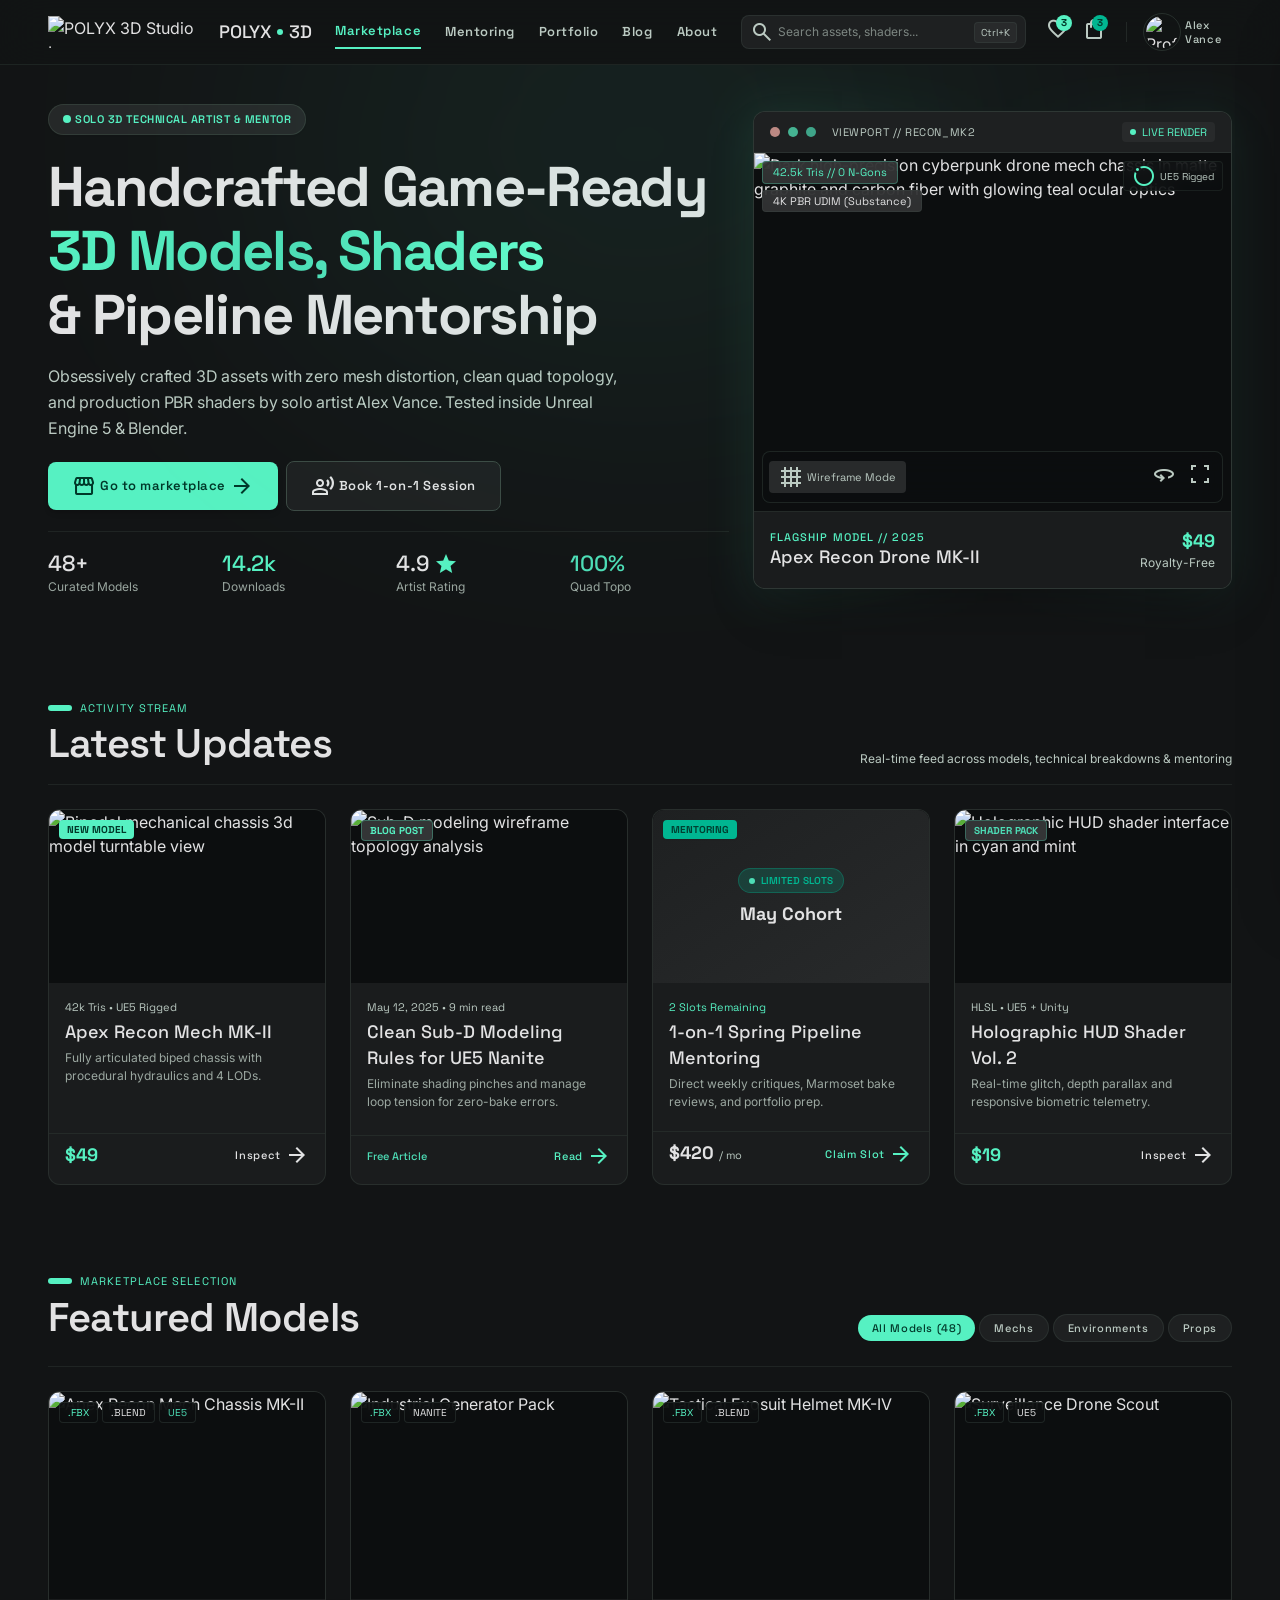
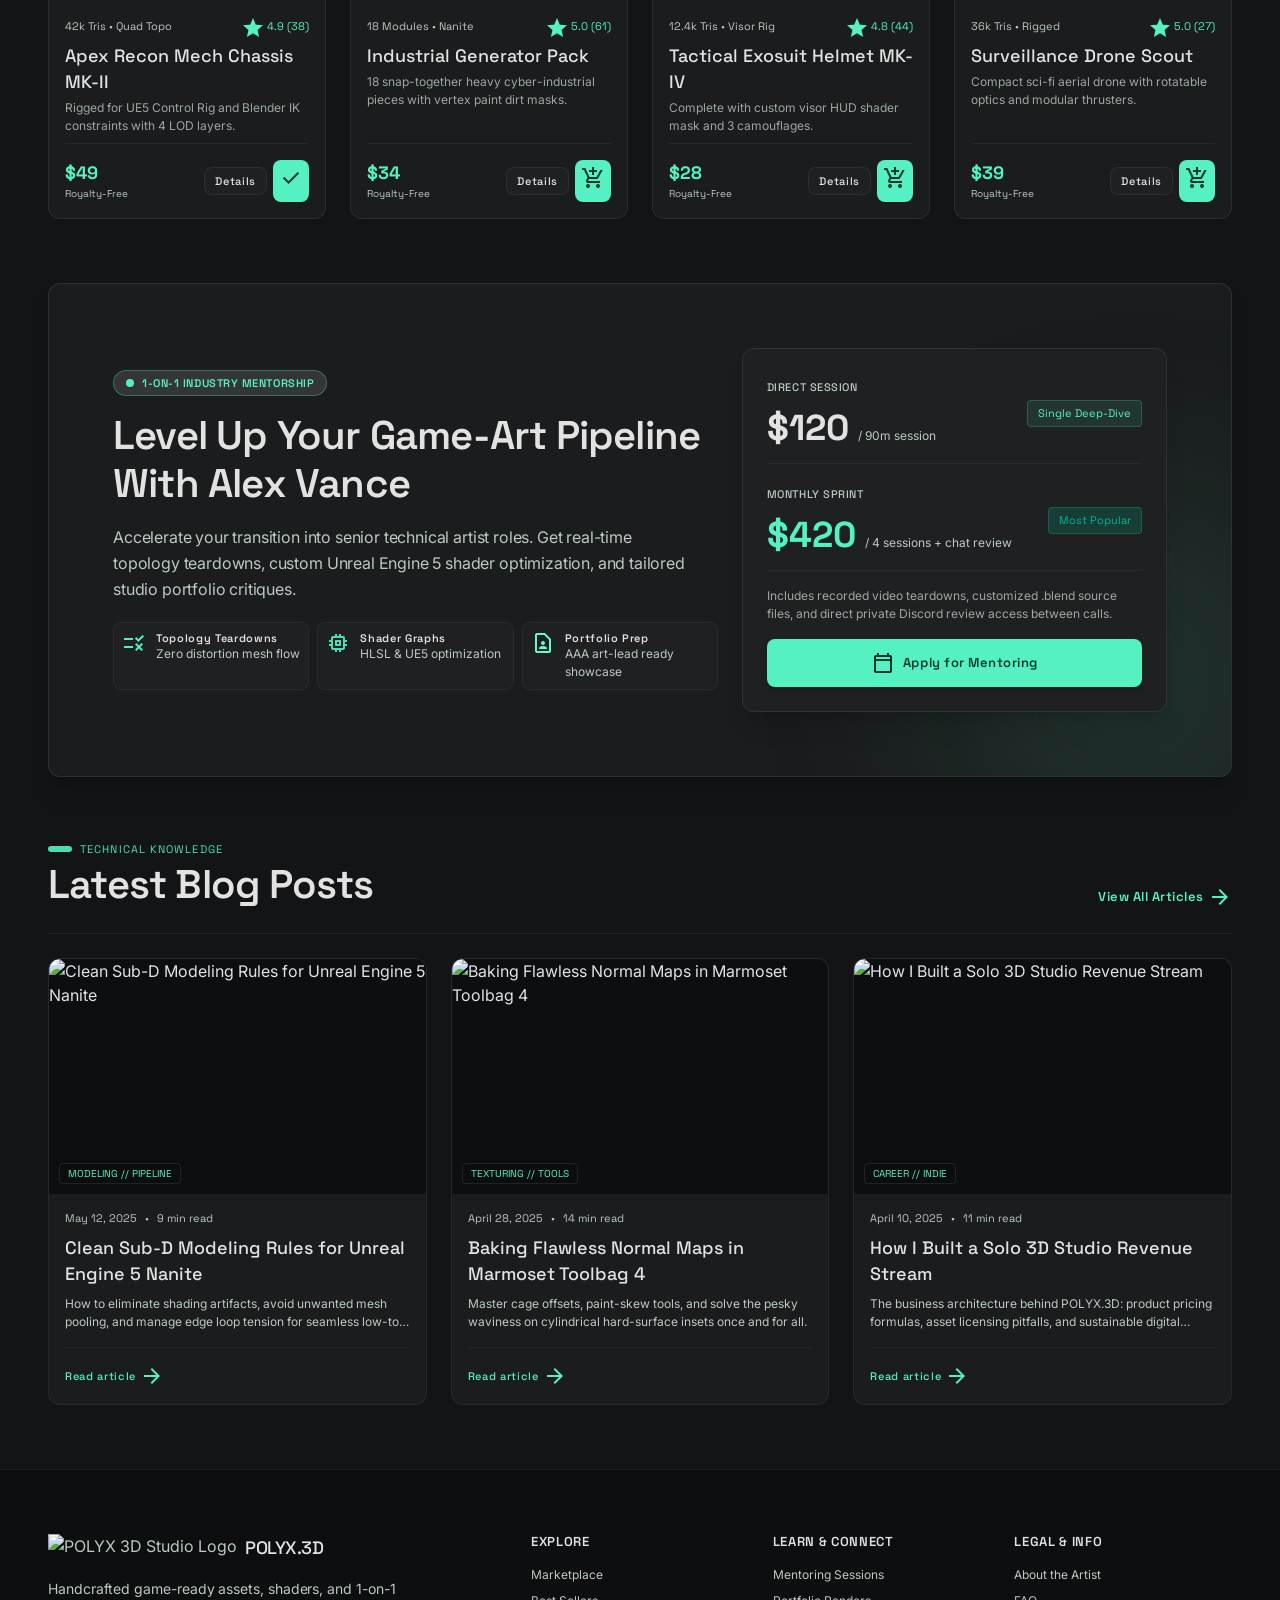
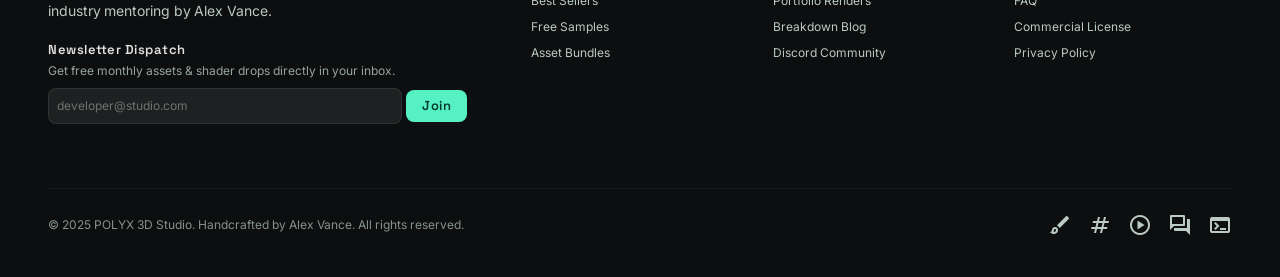
==== index.html @ 8f88788d "1st prototype" ====
<!DOCTYPE html>
<html class="dark" lang="en">
<head>
<meta charset="utf-8">
<meta content="width=device-width, initial-scale=1.0" name="viewport">
<title>POLYX.3D — Game-Ready 3D Models, Shaders & Mentorship</title>
<link rel="preconnect" href="https://fonts.googleapis.com">
<link rel="preconnect" href="https://fonts.gstatic.com" crossorigin>
<link href="https://fonts.googleapis.com/css2?family=Inter:wght@400;500;600&family=Space+Grotesk:wght@500;600;700&display=swap" rel="stylesheet">
<link href="https://fonts.googleapis.com/css2?family=Material+Symbols+Outlined:opsz,wght,FILL,GRAD@20..48,100..700,0..1,-50..200" rel="stylesheet">
<link rel="stylesheet" href="css/site.css">
</head>
<body class="bg-surface font-body-md text-on-surface antialiased selection:bg-primary-container selection:text-on-primary-container min-h-screen flex flex-col justify-between" data-page="index" data-active="marketplace">
<div id="site-header"></div>
<main class="w-full pt-16 bg-surface min-h-[calc(100vh-16rem)]"><div class="flex flex-col w-full">
<div class="relative w-full overflow-hidden bg-surface pb-space-2xl">
<div class="pointer-events-none absolute -top-40 left-1/2 -translate-x-1/2 w-[760px] h-[480px] bg-primary/10 rounded-full blur-[140px] opacity-70"></div>
<section class="max-w-7xl mx-auto px-margin-mobile md:px-margin-tablet lg:px-margin pt-space-xl pb-space-2xl">
<div class="grid grid-cols-1 lg:grid-cols-12 gap-gutter items-center">
<div class="lg:col-span-7 flex flex-col items-start gap-space-md">
<div class="inline-flex items-center gap-space-xs bg-surface-container-high/90 border border-outline-variant/60 rounded-full px-3.5 py-1.5 shadow-sm">
<span class="inline-block w-2 h-2 rounded-full bg-primary animate-pulse"></span>
<span class="font-code-tech text-[11px] text-primary tracking-wider uppercase font-semibold">SOLO 3D TECHNICAL ARTIST &amp; MENTOR</span>
</div>
<h1 class="font-display-lg text-display-lg-mobile md:text-display-lg text-on-surface tracking-tight mt-space-xs">
          Handcrafted Game-Ready <br class="hidden sm:inline"/>
<span class="text-transparent bg-clip-text bg-gradient-to-r from-primary via-secondary to-primary-fixed">3D Models, Shaders</span> <br class="hidden sm:inline"/>
          &amp; Pipeline Mentorship
        </h1>
<p class="font-body-lg text-body-lg text-on-surface-variant max-w-xl">
          Obsessively crafted 3D assets with zero mesh distortion, clean quad topology, and production PBR shaders by solo artist Alex Vance. Tested inside Unreal Engine 5 &amp; Blender.
        </p>
<div class="flex flex-wrap items-center gap-space-sm pt-space-xs w-full sm:w-auto">
<a class="w-full sm:w-auto inline-flex items-center justify-center gap-space-xs bg-primary hover:bg-secondary text-on-primary font-label-md text-label-md px-space-lg py-3 rounded-lg shadow-md transition-all hover:shadow-primary/20" href="marketplace.html">
<span class="material-symbols-outlined text-[18px]">storefront</span>
            Go to marketplace
            <span class="material-symbols-outlined text-[18px]">arrow_forward</span>
</a>
<a class="w-full sm:w-auto inline-flex items-center justify-center gap-space-xs bg-surface-container border border-outline-variant hover:border-primary text-on-surface hover:text-primary font-label-md text-label-md px-space-lg py-3 rounded-lg transition-all" href="mentoring.html#application-section">
<span class="material-symbols-outlined text-[18px]">record_voice_over</span>
            Book 1-on-1 Session
          </a>
</div>
<div class="grid grid-cols-2 sm:grid-cols-4 gap-space-md w-full pt-space-md mt-space-xs border-t border-outline-variant/30">
<div>
<div class="font-headline-md text-headline-md text-on-surface">48+</div>
<div class="font-body-sm text-body-sm text-on-surface-variant/80">Curated Models</div>
</div>
<div>
<div class="font-headline-md text-headline-md text-primary">14.2k</div>
<div class="font-body-sm text-body-sm text-on-surface-variant/80">Downloads</div>
</div>
<div>
<div class="font-headline-md text-headline-md text-on-surface flex items-center gap-1">
              4.9<span class="material-symbols-outlined text-primary text-[18px]" style="font-variation-settings: 'FILL' 1;">star</span>
</div>
<div class="font-body-sm text-body-sm text-on-surface-variant/80">Artist Rating</div>
</div>
<div>
<div class="font-headline-md text-headline-md text-secondary">100%</div>
<div class="font-body-sm text-body-sm text-on-surface-variant/80">Quad Topo</div>
</div>
</div>
</div>
<div class="lg:col-span-5 w-full relative">
<div class="absolute -inset-1 bg-gradient-to-r from-primary/20 via-transparent to-secondary/15 rounded-xl blur-xl opacity-60"></div>
<div class="relative bg-surface-container-low border border-outline-variant/60 rounded-xl overflow-hidden shadow-2xl">
<div class="bg-surface-container px-space-md py-2.5 border-b border-outline-variant/40 flex items-center justify-between">
<div class="flex items-center gap-2">
<span class="w-2.5 h-2.5 rounded-full bg-error/70 inline-block"></span>
<span class="w-2.5 h-2.5 rounded-full bg-primary/70 inline-block"></span>
<span class="w-2.5 h-2.5 rounded-full bg-secondary/70 inline-block"></span>
<span class="font-code-tech text-[11px] text-on-surface-variant ml-2 tracking-wider">VIEWPORT // RECON_MK2</span>
</div>
<div class="flex items-center gap-1.5 bg-surface-container-high px-2 py-0.5 rounded text-primary font-code-tech text-[11px]">
<span class="w-1.5 h-1.5 rounded-full bg-primary animate-pulse"></span>
              LIVE RENDER
            </div>
</div>
<div class="relative aspect-[4/3] w-full bg-surface-container-lowest overflow-hidden group">
<img alt="Dark high-precision cyberpunk drone mech chassis in matte graphite and carbon fiber with glowing teal ocular optics" class="w-full h-full object-cover transition-transform duration-500 group-hover:scale-105" src="https://lh3.googleusercontent.com/aida-public/[base64]"/>
<div class="absolute inset-0 pointer-events-none opacity-0 transition-opacity duration-300 bg-[linear-gradient(to_right,#56f1c218_1px,transparent_1px),linear-gradient(to_bottom,#56f1c218_1px,transparent_1px)] bg-[size:16px_16px] mix-blend-screen" id="hero-wireframe-overlay"></div>
<div class="absolute top-space-sm left-space-sm flex flex-col gap-1.5 items-start">
<span class="bg-surface-container-highest/90 backdrop-blur text-primary font-code-tech text-[11px] px-2.5 py-0.5 rounded border border-primary/30">
                42.5k Tris // 0 N-Gons
              </span>
<span class="bg-surface-container-highest/90 backdrop-blur text-on-surface font-code-tech text-[11px] px-2.5 py-0.5 rounded border border-outline-variant/40">
                4K PBR UDIM (Substance)
              </span>
</div>
<div class="absolute top-space-sm right-space-sm">
<span class="bg-surface-container-lowest/80 backdrop-blur text-on-surface-variant font-code-tech text-[10px] px-2 py-0.5 rounded border border-outline-variant/30 flex items-center gap-1">
<span class="material-symbols-outlined text-[12px] text-primary">motion_photos_on</span> UE5 Rigged
              </span>
</div>
<div class="absolute bottom-space-sm left-space-sm right-space-sm flex items-center justify-between bg-surface-container-lowest/80 backdrop-blur-md p-1.5 rounded-lg border border-outline-variant/40">
<button class="px-2.5 py-1 rounded font-code-tech text-[11px] text-on-surface-variant hover:text-on-surface bg-surface-container-high flex items-center gap-1 transition-all" onclick="const wf = document.getElementById('hero-wireframe-overlay'); if(wf.classList.contains('opacity-0')){wf.classList.remove('opacity-0'); wf.classList.add('opacity-90'); this.classList.add('bg-primary', 'text-on-primary');}else{wf.classList.add('opacity-0'); wf.classList.remove('opacity-90'); this.classList.remove('bg-primary', 'text-on-primary');}" type="button">
<span class="material-symbols-outlined text-[14px]">grid_4x4</span>
                Wireframe Mode
              </button>
<div class="flex items-center gap-1">
<button aria-label="360 view" class="p-1 text-on-surface-variant hover:text-primary transition-colors" type="button"><span class="material-symbols-outlined text-[18px]">360</span></button>
<button aria-label="Full inspect" class="p-1 text-on-surface-variant hover:text-primary transition-colors" type="button"><span class="material-symbols-outlined text-[18px]">fullscreen</span></button>
</div>
</div>
</div>
<div class="p-space-md flex items-center justify-between bg-surface-container-low border-t border-outline-variant/30">
<div>
<div class="font-label-sm text-label-sm text-primary uppercase tracking-widest">Flagship Model // 2025</div>
<h3 class="font-headline-sm text-headline-sm text-on-surface">Apex Recon Drone MK-II</h3>
</div>
<div class="text-right">
<span class="font-headline-sm text-headline-sm text-primary font-bold">$49</span>
<span class="font-body-sm text-body-sm text-on-surface-variant block">Royalty-Free</span>
</div>
</div>
</div>
</div>
</div>
</section>
<section class="max-w-7xl mx-auto px-margin-mobile md:px-margin-tablet lg:px-margin pt-space-xl pb-space-lg" id="latest-updates">
<div class="flex flex-col md:flex-row md:items-end justify-between gap-space-sm pb-space-md border-b border-outline-variant/30">
<div>
<div class="flex items-center gap-2 mb-1">
<span class="h-1.5 w-6 bg-primary rounded-full"></span>
<span class="font-code-tech text-[11px] text-primary uppercase tracking-widest">Activity Stream</span>
</div>
<h2 class="font-headline-xl text-headline-xl text-on-surface">Latest Updates</h2>
</div>
<div class="font-body-sm text-body-sm text-on-surface-variant">
        Real-time feed across models, technical breakdowns &amp; mentoring
      </div>
</div>
<div class="grid grid-cols-1 md:grid-cols-2 lg:grid-cols-4 gap-gutter pt-space-lg">
<div class="bg-surface-container-low border border-outline-variant/40 hover:border-primary rounded-xl overflow-hidden flex flex-col justify-between transition-all duration-300 hover:-translate-y-1 group">
<div>
<div class="relative aspect-[16/10] w-full bg-surface-container-lowest overflow-hidden">
<img alt="Bipedal mechanical chassis 3d model turntable view" class="w-full h-full object-cover transition-transform duration-300 group-hover:scale-105" src="https://lh3.googleusercontent.com/aida-public/[base64]"/>
<span class="absolute top-2.5 left-2.5 bg-primary text-on-primary font-code-tech text-[10px] font-bold px-2 py-0.5 rounded shadow-sm">
              NEW MODEL
            </span>
</div>
<div class="p-space-md">
<div class="font-code-tech text-[11px] text-on-surface-variant mb-1">42k Tris • UE5 Rigged</div>
<h3 class="font-headline-sm text-headline-sm text-on-surface group-hover:text-primary transition-colors">Apex Recon Mech MK-II</h3>
<p class="font-body-sm text-body-sm text-on-surface-variant/80 mt-1 line-clamp-2">Fully articulated biped chassis with procedural hydraulics and 4 LODs.</p>
</div>
</div>
<div class="p-space-md pt-0 flex items-center justify-between border-t border-outline-variant/30 mt-space-xs">
<span class="font-headline-sm text-headline-sm text-primary font-bold pt-2">$49</span>
<a class="font-label-sm text-label-sm text-on-surface group-hover:text-primary flex items-center gap-1 pt-2 transition-colors" href="product.html?id=apex-recon-mech-mk2">
            Inspect <span class="material-symbols-outlined text-[14px]">arrow_forward</span>
</a>
</div>
</div>
<div class="bg-surface-container-low border border-outline-variant/40 hover:border-primary rounded-xl overflow-hidden flex flex-col justify-between transition-all duration-300 hover:-translate-y-1 group">
<div>
<div class="relative aspect-[16/10] w-full bg-surface-container-lowest overflow-hidden">
<img alt="Sub-D modeling wireframe topology analysis" class="w-full h-full object-cover transition-transform duration-300 group-hover:scale-105" src="https://lh3.googleusercontent.com/aida-public/[base64]"/>
<span class="absolute top-2.5 left-2.5 bg-surface-container-highest text-primary border border-primary/30 font-code-tech text-[10px] font-bold px-2 py-0.5 rounded shadow-sm">
              BLOG POST
            </span>
</div>
<div class="p-space-md">
<div class="font-code-tech text-[11px] text-on-surface-variant mb-1">May 12, 2025 • 9 min read</div>
<h3 class="font-headline-sm text-headline-sm text-on-surface group-hover:text-primary transition-colors">Clean Sub-D Modeling Rules for UE5 Nanite</h3>
<p class="font-body-sm text-body-sm text-on-surface-variant/80 mt-1 line-clamp-2">Eliminate shading pinches and manage loop tension for zero-bake errors.</p>
</div>
</div>
<div class="p-space-md pt-0 flex items-center justify-between border-t border-outline-variant/30 mt-space-xs">
<span class="font-code-tech text-[11px] text-secondary font-medium pt-2">Free Article</span>
<a class="font-label-sm text-label-sm text-primary flex items-center gap-1 pt-2 transition-colors" href="blog.html">
            Read <span class="material-symbols-outlined text-[14px]">arrow_forward</span>
</a>
</div>
</div>
<div class="bg-surface-container-low border border-outline-variant/40 hover:border-primary rounded-xl overflow-hidden flex flex-col justify-between transition-all duration-300 hover:-translate-y-1 group relative">
<div>
<div class="relative aspect-[16/10] w-full bg-surface-container-lowest overflow-hidden flex items-center justify-center bg-gradient-to-br from-surface-container to-surface-container-high p-4">
<div class="text-center space-y-1">
<div class="inline-flex items-center gap-1.5 bg-secondary-container/20 text-secondary-container px-2.5 py-1 rounded-full border border-secondary-container/30">
<span class="w-1.5 h-1.5 rounded-full bg-secondary animate-ping"></span>
<span class="font-code-tech text-[10px] font-semibold uppercase">Limited Slots</span>
</div>
<div class="font-headline-sm text-headline-sm text-on-surface font-bold pt-1">May Cohort</div>
</div>
<span class="absolute top-2.5 left-2.5 bg-secondary-container text-on-secondary-container font-code-tech text-[10px] font-bold px-2 py-0.5 rounded shadow-sm">
              MENTORING
            </span>
</div>
<div class="p-space-md">
<div class="font-code-tech text-[11px] text-primary mb-1">2 Slots Remaining</div>
<h3 class="font-headline-sm text-headline-sm text-on-surface group-hover:text-primary transition-colors">1-on-1 Spring Pipeline Mentoring</h3>
<p class="font-body-sm text-body-sm text-on-surface-variant/80 mt-1 line-clamp-2">Direct weekly critiques, Marmoset bake reviews, and portfolio prep.</p>
</div>
</div>
<div class="p-space-md pt-0 flex items-center justify-between border-t border-outline-variant/30 mt-space-xs">
<span class="font-headline-sm text-headline-sm text-on-surface font-bold pt-2">$420 <span class="text-[11px] font-normal text-on-surface-variant">/ mo</span></span>
<a class="font-label-sm text-label-sm text-primary flex items-center gap-1 pt-2 transition-colors" href="mentoring.html#application-section">
            Claim Slot <span class="material-symbols-outlined text-[14px]">arrow_forward</span>
</a>
</div>
</div>
<div class="bg-surface-container-low border border-outline-variant/40 hover:border-primary rounded-xl overflow-hidden flex flex-col justify-between transition-all duration-300 hover:-translate-y-1 group">
<div>
<div class="relative aspect-[16/10] w-full bg-surface-container-lowest overflow-hidden">
<img alt="Holographic HUD shader interface in cyan and mint" class="w-full h-full object-cover transition-transform duration-300 group-hover:scale-105" src="https://lh3.googleusercontent.com/aida-public/[base64]"/>
<span class="absolute top-2.5 left-2.5 bg-surface-container-highest text-secondary border border-secondary/30 font-code-tech text-[10px] font-bold px-2 py-0.5 rounded shadow-sm">
              SHADER PACK
            </span>
</div>
<div class="p-space-md">
<div class="font-code-tech text-[11px] text-on-surface-variant mb-1">HLSL • UE5 + Unity</div>
<h3 class="font-headline-sm text-headline-sm text-on-surface group-hover:text-primary transition-colors">Holographic HUD Shader Vol. 2</h3>
<p class="font-body-sm text-body-sm text-on-surface-variant/80 mt-1 line-clamp-2">Real-time glitch, depth parallax and responsive biometric telemetry.</p>
</div>
</div>
<div class="p-space-md pt-0 flex items-center justify-between border-t border-outline-variant/30 mt-space-xs">
<span class="font-headline-sm text-headline-sm text-primary font-bold pt-2">$19</span>
<a class="font-label-sm text-label-sm text-on-surface group-hover:text-primary flex items-center gap-1 pt-2 transition-colors" href="product.html?id=holo-hud-shader-vol2">
            Inspect <span class="material-symbols-outlined text-[14px]">arrow_forward</span>
</a>
</div>
</div>
</div>
</section>
<section class="max-w-7xl mx-auto px-margin-mobile md:px-margin-tablet lg:px-margin pt-space-2xl" id="featured-models">
<div class="flex flex-col md:flex-row md:items-end justify-between gap-space-md pb-space-lg border-b border-outline-variant/30">
<div>
<div class="flex items-center gap-2 mb-1">
<span class="h-1.5 w-6 bg-primary rounded-full"></span>
<span class="font-code-tech text-[11px] text-primary uppercase tracking-widest">Marketplace Selection</span>
</div>
<h2 class="font-headline-xl text-headline-xl text-on-surface">Featured Models</h2>
</div>
<div class="flex flex-wrap items-center gap-space-xs">
<button class="bg-primary text-on-primary font-label-sm text-label-sm px-3.5 py-1.5 rounded-full font-medium transition-all shadow-sm" data-filter="all">All Models (48)</button>
<button class="bg-surface-container hover:bg-surface-container-high border border-outline-variant/40 text-on-surface-variant hover:text-on-surface font-label-sm text-label-sm px-3.5 py-1.5 rounded-full transition-all" data-filter="mechs">Mechs</button>
<button class="bg-surface-container hover:bg-surface-container-high border border-outline-variant/40 text-on-surface-variant hover:text-on-surface font-label-sm text-label-sm px-3.5 py-1.5 rounded-full transition-all" data-filter="environments">Environments</button>
<button class="bg-surface-container hover:bg-surface-container-high border border-outline-variant/40 text-on-surface-variant hover:text-on-surface font-label-sm text-label-sm px-3.5 py-1.5 rounded-full transition-all" data-filter="props">Props</button>
</div>
</div>
<div class="grid grid-cols-1 md:grid-cols-2 lg:grid-cols-4 gap-gutter pt-space-lg" id="featured-grid"></div><template id="tpl-featured"><div class="group relative bg-surface-container-low border border-outline-variant/40 hover:border-primary rounded-xl overflow-hidden flex flex-col transition-all duration-300 hover:-translate-y-1 hover:shadow-[0_8px_24px_-4px_rgba(86,241,194,0.15)]">
<div class="relative aspect-[4/3] w-full bg-surface-container-lowest overflow-hidden">
<img alt="Apex Recon Mech Chassis" class="w-full h-full object-cover transition-transform duration-300 group-hover:scale-105" data-b-alt="title" data-b-src="img" src="https://lh3.googleusercontent.com/aida-public/[base64]"/>
<div class="absolute top-2.5 left-2.5 flex items-center gap-1" data-chips="1">
<span class="bg-surface-container-lowest/90 backdrop-blur px-2 py-0.5 rounded text-[10px] font-code-tech text-primary border border-outline-variant/40">.FBX</span>
<span class="bg-surface-container-lowest/90 backdrop-blur px-2 py-0.5 rounded text-[10px] font-code-tech text-on-surface border border-outline-variant/40">.BLEND</span>
<span class="bg-surface-container-lowest/90 backdrop-blur px-2 py-0.5 rounded text-[10px] font-code-tech text-secondary border border-outline-variant/40">UE5</span>
</div>
</div>
<div class="p-space-md flex-1 flex flex-col justify-between">
<div>
<div class="flex items-center justify-between text-on-surface-variant font-code-tech text-[11px] mb-1">
<span class="" data-b="meta">42k Tris • Quad Topo</span>
<span class="text-primary flex items-center gap-0.5" data-b="ratingText">
<span class="material-symbols-outlined text-[13px]" style="font-variation-settings: 'FILL' 1;">star</span> 4.9 (38)
              </span>
</div>
<h3 class="font-headline-sm text-headline-sm text-on-surface group-hover:text-primary transition-colors" data-b="title">Apex Recon Mech Chassis</h3>
<p class="font-body-sm text-body-sm text-on-surface-variant/80 mt-1 line-clamp-2" data-b="blurb">Rigged for UE5 Control Rig and Blender IK constraints with 4 LOD layers.</p>
</div>
<div class="flex items-center justify-between pt-space-md mt-space-sm border-t border-outline-variant/30">
<div>
<span class="font-headline-sm text-headline-sm text-primary font-bold" data-b="price">$49</span>
<span class="font-code-tech text-[10px] text-on-surface-variant block">Royalty-Free</span>
</div>
<div class="flex items-center gap-1.5">
<button class="px-2.5 py-1.5 rounded-lg bg-surface-container hover:bg-surface-container-high text-on-surface text-label-sm font-label-sm border border-outline-variant/40 transition-colors" data-action="details" type="button">
                Details
              </button>
<button aria-label="Add to cart" class="p-1.5 rounded-lg bg-primary hover:bg-secondary text-on-primary transition-colors shadow-sm" data-action="add" type="button">
<span class="material-symbols-outlined text-[18px]">add_shopping_cart</span>
</button>
</div>
</div>
</div>
</div></template>
</section>
<section class="max-w-7xl mx-auto px-margin-mobile md:px-margin-tablet lg:px-margin pt-space-2xl" id="mentoring-promo">
<div class="relative bg-surface-container-low border border-outline-variant/50 rounded-xl overflow-hidden p-space-lg md:p-space-2xl shadow-xl">
<div class="pointer-events-none absolute -bottom-24 -right-24 w-96 h-96 bg-primary/10 rounded-full blur-[100px]"></div>
<div class="grid grid-cols-1 lg:grid-cols-12 gap-gutter items-center relative z-10">
<div class="lg:col-span-7 space-y-space-md">
<div class="inline-flex items-center gap-2 bg-surface-container-highest px-3 py-1 rounded-full border border-primary/30">
<span class="w-2 h-2 rounded-full bg-primary animate-ping"></span>
<span class="font-code-tech text-[11px] text-primary font-semibold tracking-wider uppercase">1-ON-1 INDUSTRY MENTORSHIP</span>
</div>
<h2 class="font-headline-xl text-headline-xl-mobile md:text-headline-xl text-on-surface">
            Level Up Your Game-Art Pipeline With Alex Vance
          </h2>
<p class="font-body-lg text-body-lg text-on-surface-variant max-w-xl">
            Accelerate your transition into senior technical artist roles. Get real-time topology teardowns, custom Unreal Engine 5 shader optimization, and tailored studio portfolio critiques.
          </p>
<div class="grid grid-cols-1 sm:grid-cols-3 gap-space-sm pt-space-xs">
<div class="bg-surface-container p-space-sm rounded-lg border border-outline-variant/30 flex items-start gap-2.5">
<span class="material-symbols-outlined text-primary text-[20px] shrink-0">rule</span>
<div>
<div class="font-label-sm text-label-sm text-on-surface font-semibold">Topology Teardowns</div>
<div class="font-body-sm text-body-sm text-on-surface-variant">Zero distortion mesh flow</div>
</div>
</div>
<div class="bg-surface-container p-space-sm rounded-lg border border-outline-variant/30 flex items-start gap-2.5">
<span class="material-symbols-outlined text-secondary text-[20px] shrink-0">memory</span>
<div>
<div class="font-label-sm text-label-sm text-on-surface font-semibold">Shader Graphs</div>
<div class="font-body-sm text-body-sm text-on-surface-variant">HLSL &amp; UE5 optimization</div>
</div>
</div>
<div class="bg-surface-container p-space-sm rounded-lg border border-outline-variant/30 flex items-start gap-2.5">
<span class="material-symbols-outlined text-primary-fixed text-[20px] shrink-0">contact_page</span>
<div>
<div class="font-label-sm text-label-sm text-on-surface font-semibold">Portfolio Prep</div>
<div class="font-body-sm text-body-sm text-on-surface-variant">AAA art-lead ready showcase</div>
</div>
</div>
</div>
</div>
<div class="lg:col-span-5 w-full flex flex-col gap-space-md bg-surface-container border border-outline-variant/50 p-space-lg rounded-xl shadow-xl">
<div class="flex items-center justify-between pb-space-sm border-b border-outline-variant/30">
<div>
<span class="font-label-sm text-label-sm text-on-surface-variant uppercase tracking-wider">Direct Session</span>
<div class="font-display-lg text-[36px] text-on-surface font-bold mt-1">$120 <span class="font-body-sm text-body-sm text-on-surface-variant font-normal">/ 90m session</span></div>
</div>
<span class="bg-primary/10 text-primary font-code-tech text-[11px] px-2.5 py-1 rounded border border-primary/20">Single Deep-Dive</span>
</div>
<div class="flex items-center justify-between pb-space-sm border-b border-outline-variant/30">
<div>
<span class="font-label-sm text-label-sm text-on-surface-variant uppercase tracking-wider">Monthly Sprint</span>
<div class="font-display-lg text-[36px] text-primary font-bold mt-1">$420 <span class="font-body-sm text-body-sm text-on-surface-variant font-normal">/ 4 sessions + chat review</span></div>
</div>
<span class="bg-secondary-container/20 text-secondary-container font-code-tech text-[11px] px-2.5 py-1 rounded border border-secondary-container/30">Most Popular</span>
</div>
<p class="font-body-sm text-body-sm text-on-surface-variant/80">
            Includes recorded video teardowns, customized .blend source files, and direct private Discord review access between calls.
          </p>
<a class="w-full bg-primary hover:bg-secondary text-on-primary font-label-md text-label-md py-3 rounded-lg font-semibold flex items-center justify-center gap-2 transition-colors shadow-md hover:shadow-primary/20" href="mentoring.html#application-section">
<span class="material-symbols-outlined text-[18px]">calendar_today</span>
            Apply for Mentoring
          </a>
</div>
</div>
</div>
</section>
<section class="max-w-7xl mx-auto px-margin-mobile md:px-margin-tablet lg:px-margin pt-space-2xl" id="latest-blog-posts">
<div class="flex flex-col md:flex-row md:items-end justify-between gap-space-sm pb-space-lg border-b border-outline-variant/30">
<div>
<div class="flex items-center gap-2 mb-1">
<span class="h-1.5 w-6 bg-secondary rounded-full"></span>
<span class="font-code-tech text-[11px] text-secondary uppercase tracking-widest">Technical Knowledge</span>
</div>
<h2 class="font-headline-xl text-headline-xl text-on-surface">Latest Blog Posts</h2>
</div>
<a class="font-label-md text-label-md text-primary hover:text-secondary flex items-center gap-1 transition-colors" href="blog.html">
        View All Articles <span class="material-symbols-outlined text-[16px]">arrow_forward</span>
</a>
</div>
<div class="grid grid-cols-1 md:grid-cols-3 gap-gutter pt-space-lg" id="blog-grid"></div><template id="tpl-blog"><a class="bg-surface-container-low border border-outline-variant/30 hover:border-outline-variant/80 rounded-xl overflow-hidden flex flex-col group transition-all" href="blog.html">
<div class="aspect-[16/10] w-full bg-surface-container-lowest overflow-hidden relative">
<img alt="Technical 3D mesh wireframe topology close-up showing subdivision surface poles and bevels" class="w-full h-full object-cover transition-transform duration-300 group-hover:scale-105" data-b-alt="title" data-b-src="img" src="https://lh3.googleusercontent.com/aida-public/[base64]"/>
<span class="absolute bottom-2.5 left-2.5 bg-surface-container-lowest/90 text-primary font-code-tech text-[10px] px-2 py-0.5 rounded border border-outline-variant/40" data-b="tag">
            MODELING // PIPELINE
          </span>
</div>
<div class="p-space-md flex-1 flex flex-col justify-between">
<div>
<div class="flex items-center gap-2 text-on-surface-variant font-code-tech text-[11px] mb-2">
<span class="" data-b="date">May 12, 2025</span>
<span class="">•</span>
<span class="" data-b="read">9 min read</span>
</div>
<h3 class="font-headline-sm text-headline-sm text-on-surface group-hover:text-primary transition-colors" data-b="title">
              Clean Sub-D Modeling Rules for Unreal Engine 5 Nanite
            </h3>
<p class="font-body-sm text-body-sm text-on-surface-variant mt-2 line-clamp-2" data-b="excerpt">
              How to eliminate shading artifacts, avoid unwanted mesh pooling, and manage edge loop tension for seamless low-to-high bake accuracy.
            </p>
</div>
<div class="pt-space-md mt-space-md border-t border-outline-variant/20 flex items-center text-primary font-label-sm text-label-sm gap-1 group-hover:translate-x-1 transition-transform">
            Read article <span class="material-symbols-outlined text-[14px]">arrow_forward</span>
</div>
</div>
</a></template>
</section>
</div></div></main>
<div id="site-footer"></div>
<script src="js/data.js"></script>
<script src="js/store.js"></script>
<script src="js/shell.js"></script>
<script src="js/layout.js"></script>
<script src="js/page-home.js"></script>
</body>
</html>
---- css/site.css ----
*,:after,:before{--tw-border-spacing-x:0;--tw-border-spacing-y:0;--tw-translate-x:0;--tw-translate-y:0;--tw-rotate:0;--tw-skew-x:0;--tw-skew-y:0;--tw-scale-x:1;--tw-scale-y:1;--tw-pan-x: ;--tw-pan-y: ;--tw-pinch-zoom: ;--tw-scroll-snap-strictness:proximity;--tw-gradient-from-position: ;--tw-gradient-via-position: ;--tw-gradient-to-position: ;--tw-ordinal: ;--tw-slashed-zero: ;--tw-numeric-figure: ;--tw-numeric-spacing: ;--tw-numeric-fraction: ;--tw-ring-inset: ;--tw-ring-offset-width:0px;--tw-ring-offset-color:#fff;--tw-ring-color:rgba(59,130,246,.5);--tw-ring-offset-shadow:0 0 #0000;--tw-ring-shadow:0 0 #0000;--tw-shadow:0 0 #0000;--tw-shadow-colored:0 0 #0000;--tw-blur: ;--tw-brightness: ;--tw-contrast: ;--tw-grayscale: ;--tw-hue-rotate: ;--tw-invert: ;--tw-saturate: ;--tw-sepia: ;--tw-drop-shadow: ;--tw-backdrop-blur: ;--tw-backdrop-brightness: ;--tw-backdrop-contrast: ;--tw-backdrop-grayscale: ;--tw-backdrop-hue-rotate: ;--tw-backdrop-invert: ;--tw-backdrop-opacity: ;--tw-backdrop-saturate: ;--tw-backdrop-sepia: ;--tw-contain-size: ;--tw-contain-layout: ;--tw-contain-paint: ;--tw-contain-style: }::backdrop{--tw-border-spacing-x:0;--tw-border-spacing-y:0;--tw-translate-x:0;--tw-translate-y:0;--tw-rotate:0;--tw-skew-x:0;--tw-skew-y:0;--tw-scale-x:1;--tw-scale-y:1;--tw-pan-x: ;--tw-pan-y: ;--tw-pinch-zoom: ;--tw-scroll-snap-strictness:proximity;--tw-gradient-from-position: ;--tw-gradient-via-position: ;--tw-gradient-to-position: ;--tw-ordinal: ;--tw-slashed-zero: ;--tw-numeric-figure: ;--tw-numeric-spacing: ;--tw-numeric-fraction: ;--tw-ring-inset: ;--tw-ring-offset-width:0px;--tw-ring-offset-color:#fff;--tw-ring-color:rgba(59,130,246,.5);--tw-ring-offset-shadow:0 0 #0000;--tw-ring-shadow:0 0 #0000;--tw-shadow:0 0 #0000;--tw-shadow-colored:0 0 #0000;--tw-blur: ;--tw-brightness: ;--tw-contrast: ;--tw-grayscale: ;--tw-hue-rotate: ;--tw-invert: ;--tw-saturate: ;--tw-sepia: ;--tw-drop-shadow: ;--tw-backdrop-blur: ;--tw-backdrop-brightness: ;--tw-backdrop-contrast: ;--tw-backdrop-grayscale: ;--tw-backdrop-hue-rotate: ;--tw-backdrop-invert: ;--tw-backdrop-opacity: ;--tw-backdrop-saturate: ;--tw-backdrop-sepia: ;--tw-contain-size: ;--tw-contain-layout: ;--tw-contain-paint: ;--tw-contain-style: }/*! tailwindcss v3.4.19 | MIT License | https://tailwindcss.com*/*,:after,:before{box-sizing:border-box;border:0 solid #e5e7eb}:after,:before{--tw-content:""}:host,html{line-height:1.5;-webkit-text-size-adjust:100%;-moz-tab-size:4;-o-tab-size:4;tab-size:4;font-family:ui-sans-serif,system-ui,sans-serif,Apple Color Emoji,Segoe UI Emoji,Segoe UI Symbol,Noto Color Emoji;font-feature-settings:normal;font-variation-settings:normal;-webkit-tap-highlight-color:transparent}body{margin:0;line-height:inherit}hr{height:0;color:inherit;border-top-width:1px}abbr:where([title]){-webkit-text-decoration:underline dotted;text-decoration:underline dotted}h1,h2,h3,h4,h5,h6{font-size:inherit;font-weight:inherit}a{color:inherit;text-decoration:inherit}b,strong{font-weight:bolder}code,kbd,pre,samp{font-family:ui-monospace,SFMono-Regular,Menlo,Monaco,Consolas,Liberation Mono,Courier New,monospace;font-feature-settings:normal;font-variation-settings:normal;font-size:1em}small{font-size:80%}sub,sup{font-size:75%;line-height:0;position:relative;vertical-align:baseline}sub{bottom:-.25em}sup{top:-.5em}table{text-indent:0;border-color:inherit;border-collapse:collapse}button,input,optgroup,select,textarea{font-family:inherit;font-feature-settings:inherit;font-variation-settings:inherit;font-size:100%;font-weight:inherit;line-height:inherit;letter-spacing:inherit;color:inherit;margin:0;padding:0}button,select{text-transform:none}button,input:where([type=button]),input:where([type=reset]),input:where([type=submit]){-webkit-appearance:button;background-color:transparent;background-image:none}:-moz-focusring{outline:auto}:-moz-ui-invalid{box-shadow:none}progress{vertical-align:baseline}::-webkit-inner-spin-button,::-webkit-outer-spin-button{height:auto}[type=search]{-webkit-appearance:textfield;outline-offset:-2px}::-webkit-search-decoration{-webkit-appearance:none}::-webkit-file-upload-button{-webkit-appearance:button;font:inherit}summary{display:list-item}blockquote,dd,dl,figure,h1,h2,h3,h4,h5,h6,hr,p,pre{margin:0}fieldset{margin:0}fieldset,legend{padding:0}menu,ol,ul{list-style:none;margin:0;padding:0}dialog{padding:0}textarea{resize:vertical}input::-moz-placeholder,textarea::-moz-placeholder{opacity:1;color:#9ca3af}input::placeholder,textarea::placeholder{opacity:1;color:#9ca3af}[role=button],button{cursor:pointer}:disabled{cursor:default}audio,canvas,embed,iframe,img,object,svg,video{display:block;vertical-align:middle}img,video{max-width:100%;height:auto}[hidden]:where(:not([hidden=until-found])){display:none}body,html{margin:0;padding:0}body{overscroll-behavior:none}html{scroll-behavior:smooth}.sr-only{position:absolute;width:1px;height:1px;padding:0;margin:-1px;overflow:hidden;clip:rect(0,0,0,0);white-space:nowrap;border-width:0}.pointer-events-none{pointer-events:none}.fixed{position:fixed}.absolute{position:absolute}.relative{position:relative}.sticky{position:sticky}.-inset-1{inset:-.25rem}.inset-0{inset:0}.inset-x-0{left:0;right:0}.-bottom-16{bottom:-4rem}.-bottom-24{bottom:-6rem}.-left-1\.5{left:-.375rem}.-left-32{left:-8rem}.-right-16{right:-4rem}.-right-24{right:-6rem}.-right-32{right:-8rem}.-top-0\.5{top:-.125rem}.-top-24{top:-6rem}.-top-3{top:-.75rem}.-top-32{top:-8rem}.-top-40{top:-10rem}.bottom-0{bottom:0}.bottom-2{bottom:.5rem}.bottom-2\.5{bottom:.625rem}.bottom-6{bottom:1.5rem}.bottom-space-md{bottom:1rem}.bottom-space-sm{bottom:.5rem}.left-0{left:0}.left-1{left:.25rem}.left-1\/2{left:50%}.left-1\/4{left:25%}.left-2{left:.5rem}.left-2\.5{left:.625rem}.left-3{left:.75rem}.left-8{left:2rem}.left-space-md{left:1rem}.left-space-sm{left:.5rem}.right-0{right:0}.right-0\.5{right:.125rem}.right-1{right:.25rem}.right-1\/4{right:25%}.right-10{right:2.5rem}.right-2{right:.5rem}.right-2\.5{right:.625rem}.right-3{right:.75rem}.right-8{right:2rem}.right-space-md{right:1rem}.right-space-sm{right:.5rem}.top-0{top:0}.top-0\.5{top:.125rem}.top-1\/2{top:50%}.top-1\/3{top:33.333333%}.top-1\/4{top:25%}.top-2{top:.5rem}.top-2\.5{top:.625rem}.top-20{top:5rem}.top-3\.5{top:.875rem}.top-8{top:2rem}.top-full{top:100%}.top-space-md{top:1rem}.top-space-sm{top:.5rem}.z-10{z-index:10}.z-20{z-index:20}.z-50{z-index:50}.z-\[60\]{z-index:60}.z-\[70\]{z-index:70}.z-\[90\]{z-index:90}.col-span-full{grid-column:1/-1}.-mx-space-lg{margin-left:-1.5rem;margin-right:-1.5rem}.mx-auto{margin-left:auto;margin-right:auto}.my-space-2xl{margin-top:4rem;margin-bottom:4rem}.my-space-md{margin-top:1rem;margin-bottom:1rem}.my-space-xs{margin-top:.25rem;margin-bottom:.25rem}.-mb-space-lg{margin-bottom:-1.5rem}.-mt-0{margin-top:0}.mb-1{margin-bottom:.25rem}.mb-2{margin-bottom:.5rem}.mb-3{margin-bottom:.75rem}.mb-space-2xl{margin-bottom:4rem}.mb-space-lg{margin-bottom:1.5rem}.mb-space-md{margin-bottom:1rem}.mb-space-sm{margin-bottom:.5rem}.mb-space-xl{margin-bottom:2.5rem}.mb-space-xs{margin-bottom:.25rem}.ml-1{margin-left:.25rem}.ml-2,.ml-space-sm{margin-left:.5rem}.mr-2{margin-right:.5rem}.mt-0\.5{margin-top:.125rem}.mt-1{margin-top:.25rem}.mt-1\.5{margin-top:.375rem}.mt-2{margin-top:.5rem}.mt-2\.5{margin-top:.625rem}.mt-space-2xl{margin-top:4rem}.mt-space-lg{margin-top:1.5rem}.mt-space-md{margin-top:1rem}.mt-space-sm{margin-top:.5rem}.mt-space-xl{margin-top:2.5rem}.mt-space-xs{margin-top:.25rem}.line-clamp-1{-webkit-line-clamp:1}.line-clamp-1,.line-clamp-2{overflow:hidden;display:-webkit-box;-webkit-box-orient:vertical}.line-clamp-2{-webkit-line-clamp:2}.block{display:block}.inline-block{display:inline-block}.flex{display:flex}.inline-flex{display:inline-flex}.table{display:table}.grid{display:grid}.hidden{display:none}.aspect-\[16\/10\]{aspect-ratio:16/10}.aspect-\[4\/3\]{aspect-ratio:4/3}.aspect-video{aspect-ratio:16/9}.h-1{height:.25rem}.h-1\.5{height:.375rem}.h-10{height:2.5rem}.h-12{height:3rem}.h-16{height:4rem}.h-2{height:.5rem}.h-2\.5{height:.625rem}.h-28{height:7rem}.h-3\.5{height:.875rem}.h-32{height:8rem}.h-36{height:9rem}.h-4{height:1rem}.h-40{height:10rem}.h-5{height:1.25rem}.h-7{height:1.75rem}.h-8{height:2rem}.h-80{height:20rem}.h-9{height:2.25rem}.h-96{height:24rem}.h-\[32rem\]{height:32rem}.h-\[480px\]{height:480px}.h-full{height:100%}.h-px{height:1px}.min-h-\[calc\(100vh-16rem\)\]{min-height:calc(100vh - 16rem)}.min-h-screen{min-height:100vh}.w-1\.5{width:.375rem}.w-10{width:2.5rem}.w-12{width:3rem}.w-16{width:4rem}.w-2{width:.5rem}.w-2\.5{width:.625rem}.w-20{width:5rem}.w-3\.5{width:.875rem}.w-32{width:8rem}.w-36{width:9rem}.w-4{width:1rem}.w-48{width:12rem}.w-6{width:1.5rem}.w-7{width:1.75rem}.w-8{width:2rem}.w-80{width:20rem}.w-9{width:2.25rem}.w-96{width:24rem}.w-\[32rem\]{width:32rem}.w-\[420px\]{width:420px}.w-\[760px\]{width:760px}.w-auto{width:auto}.w-full{width:100%}.w-px{width:1px}.min-w-0{min-width:0}.min-w-\[280px\]{min-width:280px}.max-w-2xl{max-width:42rem}.max-w-3xl{max-width:48rem}.max-w-4xl{max-width:56rem}.max-w-5xl{max-width:64rem}.max-w-7xl{max-width:80rem}.max-w-\[90vw\]{max-width:90vw}.max-w-md{max-width:28rem}.max-w-sm{max-width:24rem}.max-w-xl{max-width:36rem}.flex-1{flex:1 1 0%}.shrink-0{flex-shrink:0}.-translate-x-1\/2{--tw-translate-x:-50%}.-translate-x-1\/2,.-translate-x-\[2px\]{transform:translate(var(--tw-translate-x),var(--tw-translate-y)) rotate(var(--tw-rotate)) skewX(var(--tw-skew-x)) skewY(var(--tw-skew-y)) scaleX(var(--tw-scale-x)) scaleY(var(--tw-scale-y))}.-translate-x-\[2px\]{--tw-translate-x:-2px}.translate-x-\[2px\]{--tw-translate-x:2px}.translate-x-\[2px\],.translate-x-full{transform:translate(var(--tw-translate-x),var(--tw-translate-y)) rotate(var(--tw-rotate)) skewX(var(--tw-skew-x)) skewY(var(--tw-skew-y)) scaleX(var(--tw-scale-x)) scaleY(var(--tw-scale-y))}.translate-x-full{--tw-translate-x:100%}.-skew-x-2{--tw-skew-x:-2deg}.-skew-x-2,.skew-x-3{transform:translate(var(--tw-translate-x),var(--tw-translate-y)) rotate(var(--tw-rotate)) skewX(var(--tw-skew-x)) skewY(var(--tw-skew-y)) scaleX(var(--tw-scale-x)) scaleY(var(--tw-scale-y))}.skew-x-3{--tw-skew-x:3deg}.scale-75{--tw-scale-x:.75;--tw-scale-y:.75}.scale-75,.transform{transform:translate(var(--tw-translate-x),var(--tw-translate-y)) rotate(var(--tw-rotate)) skewX(var(--tw-skew-x)) skewY(var(--tw-skew-y)) scaleX(var(--tw-scale-x)) scaleY(var(--tw-scale-y))}@keyframes ping{75%,to{transform:scale(2);opacity:0}}.animate-ping{animation:ping 1s cubic-bezier(0,0,.2,1) infinite}@keyframes pulse{50%{opacity:.5}}.animate-pulse{animation:pulse 2s cubic-bezier(.4,0,.6,1) infinite}@keyframes spin{to{transform:rotate(1turn)}}.animate-spin{animation:spin 1s linear infinite}.cursor-grab{cursor:grab}.cursor-not-allowed{cursor:not-allowed}.cursor-pointer{cursor:pointer}.select-none{-webkit-user-select:none;-moz-user-select:none;user-select:none}.appearance-none{-webkit-appearance:none;-moz-appearance:none;appearance:none}.grid-cols-1{grid-template-columns:repeat(1,minmax(0,1fr))}.grid-cols-2{grid-template-columns:repeat(2,minmax(0,1fr))}.grid-cols-3{grid-template-columns:repeat(3,minmax(0,1fr))}.grid-cols-5{grid-template-columns:repeat(5,minmax(0,1fr))}.flex-col{flex-direction:column}.flex-wrap{flex-wrap:wrap}.items-start{align-items:flex-start}.items-end{align-items:flex-end}.items-center{align-items:center}.items-baseline{align-items:baseline}.items-stretch{align-items:stretch}.justify-start{justify-content:flex-start}.justify-end{justify-content:flex-end}.justify-center{justify-content:center}.justify-between{justify-content:space-between}.gap-0\.5{gap:.125rem}.gap-1{gap:.25rem}.gap-1\.5{gap:.375rem}.gap-2{gap:.5rem}.gap-2\.5{gap:.625rem}.gap-3{gap:.75rem}.gap-gutter,.gap-space-lg{gap:1.5rem}.gap-space-md{gap:1rem}.gap-space-sm{gap:.5rem}.gap-space-xs{gap:.25rem}.space-y-0\.5>:not([hidden])~:not([hidden]){--tw-space-y-reverse:0;margin-top:calc(.125rem*(1 - var(--tw-space-y-reverse)));margin-bottom:calc(.125rem*var(--tw-space-y-reverse))}.space-y-1>:not([hidden])~:not([hidden]){--tw-space-y-reverse:0;margin-top:calc(.25rem*(1 - var(--tw-space-y-reverse)));margin-bottom:calc(.25rem*var(--tw-space-y-reverse))}.space-y-2>:not([hidden])~:not([hidden]){--tw-space-y-reverse:0;margin-top:calc(.5rem*(1 - var(--tw-space-y-reverse)));margin-bottom:calc(.5rem*var(--tw-space-y-reverse))}.space-y-2\.5>:not([hidden])~:not([hidden]){--tw-space-y-reverse:0;margin-top:calc(.625rem*(1 - var(--tw-space-y-reverse)));margin-bottom:calc(.625rem*var(--tw-space-y-reverse))}.space-y-space-lg>:not([hidden])~:not([hidden]){--tw-space-y-reverse:0;margin-top:calc(1.5rem*(1 - var(--tw-space-y-reverse)));margin-bottom:calc(1.5rem*var(--tw-space-y-reverse))}.space-y-space-md>:not([hidden])~:not([hidden]){--tw-space-y-reverse:0;margin-top:calc(1rem*(1 - var(--tw-space-y-reverse)));margin-bottom:calc(1rem*var(--tw-space-y-reverse))}.space-y-space-sm>:not([hidden])~:not([hidden]){--tw-space-y-reverse:0;margin-top:calc(.5rem*(1 - var(--tw-space-y-reverse)));margin-bottom:calc(.5rem*var(--tw-space-y-reverse))}.space-y-space-xl>:not([hidden])~:not([hidden]){--tw-space-y-reverse:0;margin-top:calc(2.5rem*(1 - var(--tw-space-y-reverse)));margin-bottom:calc(2.5rem*var(--tw-space-y-reverse))}.space-y-space-xs>:not([hidden])~:not([hidden]){--tw-space-y-reverse:0;margin-top:calc(.25rem*(1 - var(--tw-space-y-reverse)));margin-bottom:calc(.25rem*var(--tw-space-y-reverse))}.divide-y>:not([hidden])~:not([hidden]){--tw-divide-y-reverse:0;border-top-width:calc(1px*(1 - var(--tw-divide-y-reverse)));border-bottom-width:calc(1px*var(--tw-divide-y-reverse))}.divide-\[\#293630\]\/60>:not([hidden])~:not([hidden]){border-color:rgba(41,54,48,.6)}.self-start{align-self:flex-start}.overflow-hidden{overflow:hidden}.overflow-x-auto{overflow-x:auto}.overflow-y-auto{overflow-y:auto}.truncate{overflow:hidden;text-overflow:ellipsis}.truncate,.whitespace-nowrap{white-space:nowrap}.rounded{border-radius:.25rem}.rounded-2xl{border-radius:1rem}.rounded-full{border-radius:9999px}.rounded-lg{border-radius:.5rem}.rounded-md{border-radius:.375rem}.rounded-xl{border-radius:.75rem}.rounded-b-2xl{border-bottom-right-radius:1rem;border-bottom-left-radius:1rem}.border{border-width:1px}.border-b{border-bottom-width:1px}.border-b-2{border-bottom-width:2px}.border-l{border-left-width:1px}.border-t{border-top-width:1px}.border-none{border-style:none}.border-\[\#293630\]{--tw-border-opacity:1;border-color:rgb(41 54 48/var(--tw-border-opacity,1))}.border-\[\#293630\]\/40{border-color:rgba(41,54,48,.4)}.border-\[\#293630\]\/60{border-color:rgba(41,54,48,.6)}.border-\[\#293630\]\/70{border-color:rgba(41,54,48,.7)}.border-\[\#293630\]\/80{border-color:rgba(41,54,48,.8)}.border-\[\#2dd4a7\]{--tw-border-opacity:1;border-color:rgb(45 212 167/var(--tw-border-opacity,1))}.border-\[\#2dd4a7\]\/30{border-color:rgba(45,212,167,.3)}.border-\[\#2dd4a7\]\/40{border-color:rgba(45,212,167,.4)}.border-\[\#2dd4a7\]\/50{border-color:rgba(45,212,167,.5)}.border-outline-variant{--tw-border-opacity:1;border-color:rgb(var(--c-outline-variant)/var(--tw-border-opacity,1))}.border-outline-variant\/20{border-color:rgb(var(--c-outline-variant)/.2)}.border-outline-variant\/30{border-color:rgb(var(--c-outline-variant)/.3)}.border-outline-variant\/40{border-color:rgb(var(--c-outline-variant)/.4)}.border-outline-variant\/50{border-color:rgb(var(--c-outline-variant)/.5)}.border-outline-variant\/60{border-color:rgb(var(--c-outline-variant)/.6)}.border-primary{--tw-border-opacity:1;border-color:rgb(var(--c-primary)/var(--tw-border-opacity,1))}.border-primary\/20{border-color:rgb(var(--c-primary)/.2)}.border-primary\/30{border-color:rgb(var(--c-primary)/.3)}.border-secondary-container\/30{border-color:rgba(0,182,145,.3)}.border-secondary\/30{border-color:rgba(77,221,182,.3)}.bg-\[\#00b691\]\/5{background-color:rgba(0,182,145,.05)}.bg-\[\#0b0d0e\]{--tw-bg-opacity:1;background-color:rgb(11 13 14/var(--tw-bg-opacity,1))}.bg-\[\#0c0e0f\]{--tw-bg-opacity:1;background-color:rgb(12 14 15/var(--tw-bg-opacity,1))}.bg-\[\#0c0e0f\]\/80{background-color:rgba(12,14,15,.8)}.bg-\[\#0c0e0f\]\/85{background-color:rgba(12,14,15,.85)}.bg-\[\#0c0e0f\]\/90{background-color:rgba(12,14,15,.9)}.bg-\[\#121618\]{--tw-bg-opacity:1;background-color:rgb(18 22 24/var(--tw-bg-opacity,1))}.bg-\[\#15191b\]\/90{background-color:rgba(21,25,27,.9)}.bg-\[\#171c1e\]{--tw-bg-opacity:1;background-color:rgb(23 28 30/var(--tw-bg-opacity,1))}.bg-\[\#171c1e\]\/90{background-color:rgba(23,28,30,.9)}.bg-\[\#172421\]{--tw-bg-opacity:1;background-color:rgb(23 36 33/var(--tw-bg-opacity,1))}.bg-\[\#2dd4a7\]{--tw-bg-opacity:1;background-color:rgb(45 212 167/var(--tw-bg-opacity,1))}.bg-\[\#2dd4a7\]\/5{background-color:rgba(45,212,167,.05)}.bg-black\/50{background-color:rgba(0,0,0,.5)}.bg-error{--tw-bg-opacity:1;background-color:rgb(255 180 171/var(--tw-bg-opacity,1))}.bg-error-container{--tw-bg-opacity:1;background-color:rgb(147 0 10/var(--tw-bg-opacity,1))}.bg-error\/70{background-color:hsla(6,100%,84%,.7)}.bg-outline-variant\/40{background-color:rgb(var(--c-outline-variant)/.4)}.bg-primary{--tw-bg-opacity:1;background-color:rgb(var(--c-primary)/var(--tw-bg-opacity,1))}.bg-primary-container{--tw-bg-opacity:1;background-color:rgb(45 212 167/var(--tw-bg-opacity,1))}.bg-primary\/10{background-color:rgb(var(--c-primary)/.1)}.bg-primary\/15{background-color:rgb(var(--c-primary)/.15)}.bg-primary\/20{background-color:rgb(var(--c-primary)/.2)}.bg-primary\/5{background-color:rgb(var(--c-primary)/.05)}.bg-primary\/70{background-color:rgb(var(--c-primary)/.7)}.bg-secondary{--tw-bg-opacity:1;background-color:rgb(77 221 182/var(--tw-bg-opacity,1))}.bg-secondary-container{--tw-bg-opacity:1;background-color:rgb(0 182 145/var(--tw-bg-opacity,1))}.bg-secondary-container\/10{background-color:rgba(0,182,145,.1)}.bg-secondary-container\/20{background-color:rgba(0,182,145,.2)}.bg-secondary-container\/5{background-color:rgba(0,182,145,.05)}.bg-secondary\/70{background-color:rgba(77,221,182,.7)}.bg-surface{--tw-bg-opacity:1;background-color:rgb(var(--c-surface)/var(--tw-bg-opacity,1))}.bg-surface-container{--tw-bg-opacity:1;background-color:rgb(30 32 33/var(--tw-bg-opacity,1))}.bg-surface-container-high{--tw-bg-opacity:1;background-color:rgb(40 42 43/var(--tw-bg-opacity,1))}.bg-surface-container-high\/80{background-color:rgba(40,42,43,.8)}.bg-surface-container-high\/90{background-color:rgba(40,42,43,.9)}.bg-surface-container-highest{--tw-bg-opacity:1;background-color:rgb(51 53 54/var(--tw-bg-opacity,1))}.bg-surface-container-highest\/90{background-color:rgba(51,53,54,.9)}.bg-surface-container-low{--tw-bg-opacity:1;background-color:rgb(26 28 29/var(--tw-bg-opacity,1))}.bg-surface-container-low\/70{background-color:rgba(26,28,29,.7)}.bg-surface-container-lowest{--tw-bg-opacity:1;background-color:rgb(12 14 15/var(--tw-bg-opacity,1))}.bg-surface-container-lowest\/50{background-color:rgba(12,14,15,.5)}.bg-surface-container-lowest\/70{background-color:rgba(12,14,15,.7)}.bg-surface-container-lowest\/80{background-color:rgba(12,14,15,.8)}.bg-surface-container-lowest\/85{background-color:rgba(12,14,15,.85)}.bg-surface-container-lowest\/90{background-color:rgba(12,14,15,.9)}.bg-surface-container\/40{background-color:rgba(30,32,33,.4)}.bg-surface-container\/50{background-color:rgba(30,32,33,.5)}.bg-surface\/85{background-color:rgb(var(--c-surface)/.85)}.bg-transparent{background-color:transparent}.bg-\[linear-gradient\(rgba\(18\2c 20\2c 21\2c 0\)_50\%\2c rgba\(18\2c 20\2c 21\2c 0\.6\)_50\%\)\]{background-image:linear-gradient(rgba(18,20,21,0) 50%,rgba(18,20,21,.6) 0)}.bg-\[linear-gradient\(to_right\2c \#2dd4a715_1px\2c transparent_1px\)\2c linear-gradient\(to_bottom\2c \#2dd4a715_1px\2c transparent_1px\)\]{background-image:linear-gradient(90deg,#2dd4a715 1px,transparent 0),linear-gradient(180deg,#2dd4a715 1px,transparent 0)}.bg-\[linear-gradient\(to_right\2c \#56f1c218_1px\2c transparent_1px\)\2c linear-gradient\(to_bottom\2c \#56f1c218_1px\2c transparent_1px\)\]{background-image:linear-gradient(90deg,#56f1c218 1px,transparent 0),linear-gradient(180deg,#56f1c218 1px,transparent 0)}.bg-\[radial-gradient\(\#2dd4a7_1px\2c transparent_1px\)\]{background-image:radial-gradient(#2dd4a7 1px,transparent 0)}.bg-\[radial-gradient\(ellipse_at_center\2c _var\(--tw-gradient-stops\)\)\]{background-image:radial-gradient(ellipse at center,var(--tw-gradient-stops))}.bg-gradient-to-b{background-image:linear-gradient(to bottom,var(--tw-gradient-stops))}.bg-gradient-to-br{background-image:linear-gradient(to bottom right,var(--tw-gradient-stops))}.bg-gradient-to-r{background-image:linear-gradient(to right,var(--tw-gradient-stops))}.from-\[\#2dd4a7\]\/10{--tw-gradient-from:rgba(45,212,167,.1) var(--tw-gradient-from-position);--tw-gradient-to:rgba(45,212,167,0) var(--tw-gradient-to-position);--tw-gradient-stops:var(--tw-gradient-from),var(--tw-gradient-to)}.from-primary{--tw-gradient-from:rgb(var(--c-primary)/1) var(--tw-gradient-from-position);--tw-gradient-to:rgb(var(--c-primary)/0) var(--tw-gradient-to-position);--tw-gradient-stops:var(--tw-gradient-from),var(--tw-gradient-to)}.from-primary\/20{--tw-gradient-from:rgb(var(--c-primary)/0.2) var(--tw-gradient-from-position);--tw-gradient-to:rgb(var(--c-primary)/0) var(--tw-gradient-to-position);--tw-gradient-stops:var(--tw-gradient-from),var(--tw-gradient-to)}.from-surface-container{--tw-gradient-from:#1e2021 var(--tw-gradient-from-position);--tw-gradient-to:rgba(30,32,33,0) var(--tw-gradient-to-position);--tw-gradient-stops:var(--tw-gradient-from),var(--tw-gradient-to)}.from-surface-container-low{--tw-gradient-from:#1a1c1d var(--tw-gradient-from-position);--tw-gradient-to:rgba(26,28,29,0) var(--tw-gradient-to-position);--tw-gradient-stops:var(--tw-gradient-from),var(--tw-gradient-to)}.from-transparent{--tw-gradient-from:transparent var(--tw-gradient-from-position);--tw-gradient-to:transparent var(--tw-gradient-to-position);--tw-gradient-stops:var(--tw-gradient-from),var(--tw-gradient-to)}.via-\[\#2dd4a7\]{--tw-gradient-to:rgba(45,212,167,0) var(--tw-gradient-to-position);--tw-gradient-stops:var(--tw-gradient-from),#2dd4a7 var(--tw-gradient-via-position),var(--tw-gradient-to)}.via-primary\/5{--tw-gradient-to:rgb(var(--c-primary)/0) var(--tw-gradient-to-position);--tw-gradient-stops:var(--tw-gradient-from),rgb(var(--c-primary)/0.05) var(--tw-gradient-via-position),var(--tw-gradient-to)}.via-secondary{--tw-gradient-to:rgba(77,221,182,0) var(--tw-gradient-to-position);--tw-gradient-stops:var(--tw-gradient-from),#4dddb6 var(--tw-gradient-via-position),var(--tw-gradient-to)}.via-surface-container{--tw-gradient-to:rgba(30,32,33,0) var(--tw-gradient-to-position);--tw-gradient-stops:var(--tw-gradient-from),#1e2021 var(--tw-gradient-via-position),var(--tw-gradient-to)}.via-transparent{--tw-gradient-to:transparent var(--tw-gradient-to-position);--tw-gradient-stops:var(--tw-gradient-from),transparent var(--tw-gradient-via-position),var(--tw-gradient-to)}.to-primary-fixed{--tw-gradient-to:#63fccc var(--tw-gradient-to-position)}.to-secondary\/15{--tw-gradient-to:rgba(77,221,182,.15) var(--tw-gradient-to-position)}.to-surface-container-high{--tw-gradient-to:#282a2b var(--tw-gradient-to-position)}.to-surface-container-low{--tw-gradient-to:#1a1c1d var(--tw-gradient-to-position)}.to-surface-container-lowest{--tw-gradient-to:#0c0e0f var(--tw-gradient-to-position)}.to-transparent{--tw-gradient-to:transparent var(--tw-gradient-to-position)}.bg-\[length\:100\%_4px\]{background-size:100% 4px}.bg-\[size\:16px_16px\]{background-size:16px 16px}.bg-\[size\:24px_24px\]{background-size:24px 24px}.bg-clip-text{-webkit-background-clip:text;background-clip:text}.fill-error{fill:#ffb4ab}.fill-primary{fill:rgb(var(--c-primary)/1)}.fill-primary\/70{fill:rgb(var(--c-primary)/.7)}.object-contain{-o-object-fit:contain;object-fit:contain}.object-cover{-o-object-fit:cover;object-fit:cover}.p-0\.5{padding:.125rem}.p-1{padding:.25rem}.p-1\.5{padding:.375rem}.p-2{padding:.5rem}.p-3{padding:.75rem}.p-4{padding:1rem}.p-space-2xl{padding:4rem}.p-space-lg{padding:1.5rem}.p-space-md{padding:1rem}.p-space-sm{padding:.5rem}.p-space-xl{padding:2.5rem}.p-space-xs{padding:.25rem}.px-1{padding-left:.25rem;padding-right:.25rem}.px-1\.5{padding-left:.375rem;padding-right:.375rem}.px-2{padding-left:.5rem;padding-right:.5rem}.px-2\.5{padding-left:.625rem;padding-right:.625rem}.px-3{padding-left:.75rem;padding-right:.75rem}.px-3\.5{padding-left:.875rem;padding-right:.875rem}.px-margin-mobile{padding-left:1rem;padding-right:1rem}.px-space-lg{padding-left:1.5rem;padding-right:1.5rem}.px-space-md{padding-left:1rem;padding-right:1rem}.px-space-sm{padding-left:.5rem;padding-right:.5rem}.px-space-xl{padding-left:2.5rem;padding-right:2.5rem}.py-0\.5{padding-top:.125rem;padding-bottom:.125rem}.py-1{padding-top:.25rem;padding-bottom:.25rem}.py-1\.5{padding-top:.375rem;padding-bottom:.375rem}.py-2{padding-top:.5rem;padding-bottom:.5rem}.py-2\.5{padding-top:.625rem;padding-bottom:.625rem}.py-3{padding-top:.75rem;padding-bottom:.75rem}.py-3\.5{padding-top:.875rem;padding-bottom:.875rem}.py-space-2xl{padding-top:4rem;padding-bottom:4rem}.py-space-lg{padding-top:1.5rem;padding-bottom:1.5rem}.py-space-md{padding-top:1rem;padding-bottom:1rem}.py-space-sm{padding-top:.5rem;padding-bottom:.5rem}.py-space-xl{padding-top:2.5rem;padding-bottom:2.5rem}.pb-space-2xl{padding-bottom:4rem}.pb-space-lg{padding-bottom:1.5rem}.pb-space-md{padding-bottom:1rem}.pb-space-sm{padding-bottom:.5rem}.pb-space-xl{padding-bottom:2.5rem}.pl-9{padding-left:2.25rem}.pr-0{padding-right:0}.pr-2{padding-right:.5rem}.pr-20{padding-right:5rem}.pt-0{padding-top:0}.pt-1{padding-top:.25rem}.pt-16{padding-top:4rem}.pt-2{padding-top:.5rem}.pt-space-2xl{padding-top:4rem}.pt-space-lg{padding-top:1.5rem}.pt-space-md{padding-top:1rem}.pt-space-sm{padding-top:.5rem}.pt-space-xl{padding-top:2.5rem}.pt-space-xs{padding-top:.25rem}.text-left{text-align:left}.text-center{text-align:center}.text-right{text-align:right}.font-body-lg,.font-body-md,.font-body-sm{font-family:Inter}.font-code-tech,.font-display-lg,.font-headline-lg,.font-headline-md,.font-headline-sm,.font-headline-xl,.font-label-md,.font-label-sm{font-family:Space Grotesk}.font-mono{font-family:ui-monospace,SFMono-Regular,Menlo,Monaco,Consolas,Liberation Mono,Courier New,monospace}.text-\[10px\]{font-size:10px}.text-\[110px\]{font-size:110px}.text-\[11px\]{font-size:11px}.text-\[12px\]{font-size:12px}.text-\[13px\]{font-size:13px}.text-\[14px\]{font-size:14px}.text-\[15px\]{font-size:15px}.text-\[16px\]{font-size:16px}.text-\[17px\]{font-size:17px}.text-\[18px\]{font-size:18px}.text-\[20px\]{font-size:20px}.text-\[22px\]{font-size:22px}.text-\[24px\]{font-size:24px}.text-\[28px\]{font-size:28px}.text-\[32px\]{font-size:32px}.text-\[36px\]{font-size:36px}.text-\[38px\]{font-size:38px}.text-\[40px\]{font-size:40px}.text-\[8px\]{font-size:8px}.text-body-lg{font-size:16px;line-height:26px;letter-spacing:-.01em;font-weight:400}.text-body-md{font-size:14px;line-height:22px;letter-spacing:-.005em;font-weight:400}.text-body-sm{font-size:12px;line-height:18px;letter-spacing:0;font-weight:400}.text-code-tech{font-size:12px;line-height:16px;letter-spacing:.02em;font-weight:500}.text-display-lg-mobile{font-size:36px;line-height:44px;letter-spacing:-.02em;font-weight:700}.text-headline-lg{font-size:28px;line-height:36px;letter-spacing:-.015em;font-weight:600}.text-headline-md{font-size:22px;line-height:30px;letter-spacing:-.01em;font-weight:500}.text-headline-sm{font-size:18px;line-height:26px;letter-spacing:0;font-weight:500}.text-headline-xl{font-size:40px;line-height:48px;letter-spacing:-.02em;font-weight:600}.text-headline-xl-mobile{font-size:28px;line-height:36px;letter-spacing:-.01em;font-weight:600}.text-label-md{font-size:13px;line-height:16px;letter-spacing:.04em;font-weight:600}.text-label-sm{font-size:11px;line-height:14px;letter-spacing:.06em;font-weight:500}.font-bold{font-weight:700}.font-light{font-weight:300}.font-medium{font-weight:500}.font-normal{font-weight:400}.font-semibold{font-weight:600}.uppercase{text-transform:uppercase}.italic{font-style:italic}.leading-5{line-height:1.25rem}.leading-none{line-height:1}.leading-relaxed{line-height:1.625}.leading-tight{line-height:1.25}.tracking-tight{letter-spacing:-.025em}.tracking-tighter{letter-spacing:-.05em}.tracking-wide{letter-spacing:.025em}.tracking-wider{letter-spacing:.05em}.tracking-widest{letter-spacing:.1em}.text-\[\#002117\]{--tw-text-opacity:1;color:rgb(0 33 23/var(--tw-text-opacity,1))}.text-\[\#2dd4a7\]{--tw-text-opacity:1;color:rgb(45 212 167/var(--tw-text-opacity,1))}.text-\[\#9eb1aa\]{--tw-text-opacity:1;color:rgb(158 177 170/var(--tw-text-opacity,1))}.text-\[\#E6EDEB\]{--tw-text-opacity:1;color:rgb(230 237 235/var(--tw-text-opacity,1))}.text-error{--tw-text-opacity:1;color:rgb(255 180 171/var(--tw-text-opacity,1))}.text-error\/30{color:hsla(6,100%,84%,.3)}.text-on-error-container{--tw-text-opacity:1;color:rgb(255 218 214/var(--tw-text-opacity,1))}.text-on-primary{--tw-text-opacity:1;color:rgb(0 56 41/var(--tw-text-opacity,1))}.text-on-primary-container{--tw-text-opacity:1;color:rgb(0 87 66/var(--tw-text-opacity,1))}.text-on-secondary-container{--tw-text-opacity:1;color:rgb(0 64 49/var(--tw-text-opacity,1))}.text-on-surface{--tw-text-opacity:1;color:rgb(var(--c-on-surface)/var(--tw-text-opacity,1))}.text-on-surface-variant{--tw-text-opacity:1;color:rgb(var(--c-on-surface-variant)/var(--tw-text-opacity,1))}.text-on-surface-variant\/40{color:rgb(var(--c-on-surface-variant)/.4)}.text-on-surface-variant\/50{color:rgb(var(--c-on-surface-variant)/.5)}.text-on-surface-variant\/60{color:rgb(var(--c-on-surface-variant)/.6)}.text-on-surface-variant\/70{color:rgb(var(--c-on-surface-variant)/.7)}.text-on-surface-variant\/80{color:rgb(var(--c-on-surface-variant)/.8)}.text-outline{--tw-text-opacity:1;color:rgb(133 148 141/var(--tw-text-opacity,1))}.text-outline-variant{--tw-text-opacity:1;color:rgb(var(--c-outline-variant)/var(--tw-text-opacity,1))}.text-outline\/40{color:hsla(152,7%,55%,.4)}.text-primary{--tw-text-opacity:1;color:rgb(var(--c-primary)/var(--tw-text-opacity,1))}.text-primary-fixed{--tw-text-opacity:1;color:rgb(99 252 204/var(--tw-text-opacity,1))}.text-primary\/40{color:rgb(var(--c-primary)/.4)}.text-primary\/70{color:rgb(var(--c-primary)/.7)}.text-secondary{--tw-text-opacity:1;color:rgb(77 221 182/var(--tw-text-opacity,1))}.text-secondary-container{--tw-text-opacity:1;color:rgb(0 182 145/var(--tw-text-opacity,1))}.text-secondary-fixed{--tw-text-opacity:1;color:rgb(111 250 210/var(--tw-text-opacity,1))}.text-secondary-fixed-dim\/40{color:rgba(77,221,182,.4)}.text-tertiary{--tw-text-opacity:1;color:rgb(206 219 215/var(--tw-text-opacity,1))}.text-transparent{color:transparent}.underline{text-decoration-line:underline}.antialiased{-webkit-font-smoothing:antialiased;-moz-osx-font-smoothing:grayscale}.accent-primary{accent-color:rgb(var(--c-primary)/1)}.opacity-0{opacity:0}.opacity-20{opacity:.2}.opacity-25{opacity:.25}.opacity-40{opacity:.4}.opacity-60{opacity:.6}.opacity-70{opacity:.7}.opacity-80{opacity:.8}.opacity-90{opacity:.9}.mix-blend-screen{mix-blend-mode:screen}.shadow-2xl{--tw-shadow:0 25px 50px -12px rgba(0,0,0,.25);--tw-shadow-colored:0 25px 50px -12px var(--tw-shadow-color)}.shadow-2xl,.shadow-\[0_0_6px_\#2dd4a7\]{box-shadow:var(--tw-ring-offset-shadow,0 0 #0000),var(--tw-ring-shadow,0 0 #0000),var(--tw-shadow)}.shadow-\[0_0_6px_\#2dd4a7\]{--tw-shadow:0 0 6px #2dd4a7;--tw-shadow-colored:0 0 6px var(--tw-shadow-color)}.shadow-\[0_4px_24px_rgba\(45\2c 212\2c 167\2c 0\.3\)\]{--tw-shadow:0 4px 24px rgba(45,212,167,.3);--tw-shadow-colored:0 4px 24px var(--tw-shadow-color)}.shadow-\[0_4px_24px_rgba\(45\2c 212\2c 167\2c 0\.3\)\],.shadow-inner{box-shadow:var(--tw-ring-offset-shadow,0 0 #0000),var(--tw-ring-shadow,0 0 #0000),var(--tw-shadow)}.shadow-inner{--tw-shadow:inset 0 2px 4px 0 rgba(0,0,0,.05);--tw-shadow-colored:inset 0 2px 4px 0 var(--tw-shadow-color)}.shadow-lg{--tw-shadow:0 10px 15px -3px rgba(0,0,0,.1),0 4px 6px -4px rgba(0,0,0,.1);--tw-shadow-colored:0 10px 15px -3px var(--tw-shadow-color),0 4px 6px -4px var(--tw-shadow-color)}.shadow-lg,.shadow-md{box-shadow:var(--tw-ring-offset-shadow,0 0 #0000),var(--tw-ring-shadow,0 0 #0000),var(--tw-shadow)}.shadow-md{--tw-shadow:0 4px 6px -1px rgba(0,0,0,.1),0 2px 4px -2px rgba(0,0,0,.1);--tw-shadow-colored:0 4px 6px -1px var(--tw-shadow-color),0 2px 4px -2px var(--tw-shadow-color)}.shadow-sm{--tw-shadow:0 1px 2px 0 rgba(0,0,0,.05);--tw-shadow-colored:0 1px 2px 0 var(--tw-shadow-color)}.shadow-sm,.shadow-xl{box-shadow:var(--tw-ring-offset-shadow,0 0 #0000),var(--tw-ring-shadow,0 0 #0000),var(--tw-shadow)}.shadow-xl{--tw-shadow:0 20px 25px -5px rgba(0,0,0,.1),0 8px 10px -6px rgba(0,0,0,.1);--tw-shadow-colored:0 20px 25px -5px var(--tw-shadow-color),0 8px 10px -6px var(--tw-shadow-color)}.shadow-\[\#2dd4a7\]\/20{--tw-shadow-color:rgba(45,212,167,.2);--tw-shadow:var(--tw-shadow-colored)}.outline-none{outline:2px solid transparent;outline-offset:2px}.ring{--tw-ring-offset-shadow:var(--tw-ring-inset) 0 0 0 var(--tw-ring-offset-width) var(--tw-ring-offset-color);--tw-ring-shadow:var(--tw-ring-inset) 0 0 0 calc(3px + var(--tw-ring-offset-width)) var(--tw-ring-color)}.ring,.ring-1{box-shadow:var(--tw-ring-offset-shadow),var(--tw-ring-shadow),var(--tw-shadow,0 0 #0000)}.ring-1{--tw-ring-offset-shadow:var(--tw-ring-inset) 0 0 0 var(--tw-ring-offset-width) var(--tw-ring-offset-color);--tw-ring-shadow:var(--tw-ring-inset) 0 0 0 calc(1px + var(--tw-ring-offset-width)) var(--tw-ring-color)}.ring-2{--tw-ring-offset-shadow:var(--tw-ring-inset) 0 0 0 var(--tw-ring-offset-width) var(--tw-ring-offset-color);--tw-ring-shadow:var(--tw-ring-inset) 0 0 0 calc(2px + var(--tw-ring-offset-width)) var(--tw-ring-color);box-shadow:var(--tw-ring-offset-shadow),var(--tw-ring-shadow),var(--tw-shadow,0 0 #0000)}.ring-\[\#2dd4a7\]{--tw-ring-opacity:1;--tw-ring-color:rgb(45 212 167/var(--tw-ring-opacity,1))}.ring-\[\#2dd4a7\]\/60{--tw-ring-color:rgba(45,212,167,.6)}.blur-3xl{--tw-blur:blur(64px)}.blur-3xl,.blur-\[100px\]{filter:var(--tw-blur) var(--tw-brightness) var(--tw-contrast) var(--tw-grayscale) var(--tw-hue-rotate) var(--tw-invert) var(--tw-saturate) var(--tw-sepia) var(--tw-drop-shadow)}.blur-\[100px\]{--tw-blur:blur(100px)}.blur-\[120px\]{--tw-blur:blur(120px)}.blur-\[120px\],.blur-\[128px\]{filter:var(--tw-blur) var(--tw-brightness) var(--tw-contrast) var(--tw-grayscale) var(--tw-hue-rotate) var(--tw-invert) var(--tw-saturate) var(--tw-sepia) var(--tw-drop-shadow)}.blur-\[128px\]{--tw-blur:blur(128px)}.blur-\[140px\]{--tw-blur:blur(140px)}.blur-\[140px\],.blur-xl{filter:var(--tw-blur) var(--tw-brightness) var(--tw-contrast) var(--tw-grayscale) var(--tw-hue-rotate) var(--tw-invert) var(--tw-saturate) var(--tw-sepia) var(--tw-drop-shadow)}.blur-xl{--tw-blur:blur(24px)}.drop-shadow-\[0_0_16px_rgba\(45\2c 212\2c 167\2c 0\.35\)\]{--tw-drop-shadow:drop-shadow(0 0 16px rgba(45,212,167,.35))}.drop-shadow-\[0_0_16px_rgba\(45\2c 212\2c 167\2c 0\.35\)\],.drop-shadow-\[0_0_35px_rgba\(45\2c 212\2c 167\2c 0\.35\)\]{filter:var(--tw-blur) var(--tw-brightness) var(--tw-contrast) var(--tw-grayscale) var(--tw-hue-rotate) var(--tw-invert) var(--tw-saturate) var(--tw-sepia) var(--tw-drop-shadow)}.drop-shadow-\[0_0_35px_rgba\(45\2c 212\2c 167\2c 0\.35\)\]{--tw-drop-shadow:drop-shadow(0 0 35px rgba(45,212,167,.35))}.grayscale{--tw-grayscale:grayscale(100%)}.grayscale,.sepia{filter:var(--tw-blur) var(--tw-brightness) var(--tw-contrast) var(--tw-grayscale) var(--tw-hue-rotate) var(--tw-invert) var(--tw-saturate) var(--tw-sepia) var(--tw-drop-shadow)}.sepia{--tw-sepia:sepia(100%)}.filter{filter:var(--tw-blur) var(--tw-brightness) var(--tw-contrast) var(--tw-grayscale) var(--tw-hue-rotate) var(--tw-invert) var(--tw-saturate) var(--tw-sepia) var(--tw-drop-shadow)}.backdrop-blur{--tw-backdrop-blur:blur(8px)}.backdrop-blur,.backdrop-blur-md{-webkit-backdrop-filter:var(--tw-backdrop-blur) var(--tw-backdrop-brightness) var(--tw-backdrop-contrast) var(--tw-backdrop-grayscale) var(--tw-backdrop-hue-rotate) var(--tw-backdrop-invert) var(--tw-backdrop-opacity) var(--tw-backdrop-saturate) var(--tw-backdrop-sepia);backdrop-filter:var(--tw-backdrop-blur) var(--tw-backdrop-brightness) var(--tw-backdrop-contrast) var(--tw-backdrop-grayscale) var(--tw-backdrop-hue-rotate) var(--tw-backdrop-invert) var(--tw-backdrop-opacity) var(--tw-backdrop-saturate) var(--tw-backdrop-sepia)}.backdrop-blur-md{--tw-backdrop-blur:blur(12px)}.backdrop-blur-sm{--tw-backdrop-blur:blur(4px)}.backdrop-blur-sm,.backdrop-blur-xl{-webkit-backdrop-filter:var(--tw-backdrop-blur) var(--tw-backdrop-brightness) var(--tw-backdrop-contrast) var(--tw-backdrop-grayscale) var(--tw-backdrop-hue-rotate) var(--tw-backdrop-invert) var(--tw-backdrop-opacity) var(--tw-backdrop-saturate) var(--tw-backdrop-sepia);backdrop-filter:var(--tw-backdrop-blur) var(--tw-backdrop-brightness) var(--tw-backdrop-contrast) var(--tw-backdrop-grayscale) var(--tw-backdrop-hue-rotate) var(--tw-backdrop-invert) var(--tw-backdrop-opacity) var(--tw-backdrop-saturate) var(--tw-backdrop-sepia)}.backdrop-blur-xl{--tw-backdrop-blur:blur(24px)}.transition{transition-property:color,background-color,border-color,text-decoration-color,fill,stroke,opacity,box-shadow,transform,filter,-webkit-backdrop-filter;transition-property:color,background-color,border-color,text-decoration-color,fill,stroke,opacity,box-shadow,transform,filter,backdrop-filter;transition-property:color,background-color,border-color,text-decoration-color,fill,stroke,opacity,box-shadow,transform,filter,backdrop-filter,-webkit-backdrop-filter;transition-timing-function:cubic-bezier(.4,0,.2,1);transition-duration:.15s}.transition-all{transition-property:all;transition-timing-function:cubic-bezier(.4,0,.2,1);transition-duration:.15s}.transition-colors{transition-property:color,background-color,border-color,text-decoration-color,fill,stroke;transition-timing-function:cubic-bezier(.4,0,.2,1);transition-duration:.15s}.transition-opacity{transition-property:opacity;transition-timing-function:cubic-bezier(.4,0,.2,1);transition-duration:.15s}.transition-shadow{transition-property:box-shadow;transition-timing-function:cubic-bezier(.4,0,.2,1);transition-duration:.15s}.transition-transform{transition-property:transform;transition-timing-function:cubic-bezier(.4,0,.2,1)}.duration-150,.transition-transform{transition-duration:.15s}.duration-200{transition-duration:.2s}.duration-300{transition-duration:.3s}.duration-500{transition-duration:.5s}.duration-700{transition-duration:.7s}.ease-out{transition-timing-function:cubic-bezier(0,0,.2,1)}.\[background-size\:32px_32px\]{background-size:32px 32px}:root{--c-primary:86 241 194;--c-on-surface:226 226 227;--c-surface:18 20 21;--c-on-surface-variant:187 202 194;--c-surface-dim:18 20 21;--c-outline-variant:60 74 68;--c-background:18 20 21;--c-surface-tint:62 222 177}body.theme-product{--c-primary:45 212 167;--c-on-surface:230 237 235;--c-surface:15 18 20;--c-on-surface-variant:158 177 170;--c-surface-dim:13 15 17;--c-outline-variant:41 54 48;--c-background:11 13 14;--c-surface-tint:45 212 167}::-webkit-scrollbar{display:none}.material-symbols-outlined{font-family:Material Symbols Outlined;font-weight:400;font-style:normal;font-size:24px;line-height:1;letter-spacing:normal;text-transform:none;display:inline-block;white-space:nowrap;word-wrap:normal;direction:ltr;font-feature-settings:"liga";-webkit-font-smoothing:antialiased;font-variation-settings:"FILL" 0,"wght" 400,"GRAD" 0,"opsz" 24}.material-symbols-outlined.fill{font-variation-settings:"FILL" 1,"wght" 400,"GRAD" 0,"opsz" 24}@keyframes polyx-in{0%{opacity:0;transform:translateY(8px)}to{opacity:1;transform:none}}.polyx-in{animation:polyx-in .35s ease backwards}@keyframes polyx-pop{0%{transform:scale(.6)}60%{transform:scale(1.25)}to{transform:scale(1)}}.polyx-pop{animation:polyx-pop .3s ease}.polyx-toast{animation:polyx-in .2s ease backwards;transition:opacity .3s,transform .3s}a.bg-primary:active,button:not(:disabled):active{transform:scale(.97)}@media (prefers-reduced-motion:reduce){*,:after,:before{animation-duration:.01ms!important;transition-duration:.01ms!important;scroll-behavior:auto!important}}.theme-product input[type=radio]{-webkit-appearance:none;-moz-appearance:none;appearance:none;padding:0;display:inline-block;vertical-align:middle;flex-shrink:0;height:1rem;width:1rem;border-width:1px;border-style:solid;border-radius:100%;background-origin:border-box;color:#2563eb}.theme-product input[type=radio]:checked{background-image:url("data:image/svg+xml;charset=utf-8,%3Csvg xmlns='http://www.w3.org/2000/svg' fill='%23fff' viewBox='0 0 16 16'%3E%3Ccircle cx='8' cy='8' r='3'/%3E%3C/svg%3E");border-color:transparent;background-color:currentColor;background-size:100% 100%;background-position:50%;background-repeat:no-repeat}.selection\:bg-primary-container ::-moz-selection{--tw-bg-opacity:1;background-color:rgb(45 212 167/var(--tw-bg-opacity,1))}.selection\:bg-primary-container ::selection{--tw-bg-opacity:1;background-color:rgb(45 212 167/var(--tw-bg-opacity,1))}.selection\:text-on-primary-container ::-moz-selection{--tw-text-opacity:1;color:rgb(0 87 66/var(--tw-text-opacity,1))}.selection\:text-on-primary-container ::selection{--tw-text-opacity:1;color:rgb(0 87 66/var(--tw-text-opacity,1))}.selection\:bg-primary-container::-moz-selection{--tw-bg-opacity:1;background-color:rgb(45 212 167/var(--tw-bg-opacity,1))}.selection\:bg-primary-container::selection{--tw-bg-opacity:1;background-color:rgb(45 212 167/var(--tw-bg-opacity,1))}.selection\:text-on-primary-container::-moz-selection{--tw-text-opacity:1;color:rgb(0 87 66/var(--tw-text-opacity,1))}.selection\:text-on-primary-container::selection{--tw-text-opacity:1;color:rgb(0 87 66/var(--tw-text-opacity,1))}.placeholder\:text-on-surface-variant\/40::-moz-placeholder{color:rgb(var(--c-on-surface-variant)/.4)}.placeholder\:text-on-surface-variant\/40::placeholder{color:rgb(var(--c-on-surface-variant)/.4)}.placeholder\:text-on-surface-variant\/50::-moz-placeholder{color:rgb(var(--c-on-surface-variant)/.5)}.placeholder\:text-on-surface-variant\/50::placeholder{color:rgb(var(--c-on-surface-variant)/.5)}.placeholder\:text-on-surface-variant\/60::-moz-placeholder{color:rgb(var(--c-on-surface-variant)/.6)}.placeholder\:text-on-surface-variant\/60::placeholder{color:rgb(var(--c-on-surface-variant)/.6)}.focus-within\:border-primary:focus-within{--tw-border-opacity:1;border-color:rgb(var(--c-primary)/var(--tw-border-opacity,1))}.focus-within\:text-on-surface:focus-within{--tw-text-opacity:1;color:rgb(var(--c-on-surface)/var(--tw-text-opacity,1))}.hover\:-translate-y-0\.5:hover{--tw-translate-y:-0.125rem}.hover\:-translate-y-0\.5:hover,.hover\:-translate-y-1:hover{transform:translate(var(--tw-translate-x),var(--tw-translate-y)) rotate(var(--tw-rotate)) skewX(var(--tw-skew-x)) skewY(var(--tw-skew-y)) scaleX(var(--tw-scale-x)) scaleY(var(--tw-scale-y))}.hover\:-translate-y-1:hover{--tw-translate-y:-0.25rem}.hover\:scale-105:hover{--tw-scale-x:1.05;--tw-scale-y:1.05}.hover\:scale-105:hover,.hover\:scale-\[1\.02\]:hover{transform:translate(var(--tw-translate-x),var(--tw-translate-y)) rotate(var(--tw-rotate)) skewX(var(--tw-skew-x)) skewY(var(--tw-skew-y)) scaleX(var(--tw-scale-x)) scaleY(var(--tw-scale-y))}.hover\:scale-\[1\.02\]:hover{--tw-scale-x:1.02;--tw-scale-y:1.02}.hover\:border-\[\#2dd4a7\]\/60:hover{border-color:rgba(45,212,167,.6)}.hover\:border-outline-variant\/80:hover{border-color:rgb(var(--c-outline-variant)/.8)}.hover\:border-primary:hover{--tw-border-opacity:1;border-color:rgb(var(--c-primary)/var(--tw-border-opacity,1))}.hover\:border-primary\/60:hover{border-color:rgb(var(--c-primary)/.6)}.hover\:bg-\[\#1a2022\]:hover{--tw-bg-opacity:1;background-color:rgb(26 32 34/var(--tw-bg-opacity,1))}.hover\:bg-\[\#1d2326\]:hover{--tw-bg-opacity:1;background-color:rgb(29 35 38/var(--tw-bg-opacity,1))}.hover\:bg-\[\#1f2628\]:hover{--tw-bg-opacity:1;background-color:rgb(31 38 40/var(--tw-bg-opacity,1))}.hover\:bg-\[\#20272a\]:hover{--tw-bg-opacity:1;background-color:rgb(32 39 42/var(--tw-bg-opacity,1))}.hover\:bg-\[\#2dd4a7\]:hover{--tw-bg-opacity:1;background-color:rgb(45 212 167/var(--tw-bg-opacity,1))}.hover\:bg-\[\#4dddb6\]:hover{--tw-bg-opacity:1;background-color:rgb(77 221 182/var(--tw-bg-opacity,1))}.hover\:bg-error-container\/20:hover{background-color:rgba(147,0,10,.2)}.hover\:bg-secondary:hover{--tw-bg-opacity:1;background-color:rgb(77 221 182/var(--tw-bg-opacity,1))}.hover\:bg-surface-bright:hover{--tw-bg-opacity:1;background-color:rgb(56 57 58/var(--tw-bg-opacity,1))}.hover\:bg-surface-container:hover{--tw-bg-opacity:1;background-color:rgb(30 32 33/var(--tw-bg-opacity,1))}.hover\:bg-surface-container-high:hover{--tw-bg-opacity:1;background-color:rgb(40 42 43/var(--tw-bg-opacity,1))}.hover\:bg-surface-container-highest:hover{--tw-bg-opacity:1;background-color:rgb(51 53 54/var(--tw-bg-opacity,1))}.hover\:text-\[\#002117\]:hover{--tw-text-opacity:1;color:rgb(0 33 23/var(--tw-text-opacity,1))}.hover\:text-\[\#2dd4a7\]:hover{--tw-text-opacity:1;color:rgb(45 212 167/var(--tw-text-opacity,1))}.hover\:text-\[\#E6EDEB\]:hover{--tw-text-opacity:1;color:rgb(230 237 235/var(--tw-text-opacity,1))}.hover\:text-error:hover{--tw-text-opacity:1;color:rgb(255 180 171/var(--tw-text-opacity,1))}.hover\:text-on-surface:hover{--tw-text-opacity:1;color:rgb(var(--c-on-surface)/var(--tw-text-opacity,1))}.hover\:text-primary:hover{--tw-text-opacity:1;color:rgb(var(--c-primary)/var(--tw-text-opacity,1))}.hover\:text-secondary:hover{--tw-text-opacity:1;color:rgb(77 221 182/var(--tw-text-opacity,1))}.hover\:underline:hover{text-decoration-line:underline}.hover\:opacity-100:hover{opacity:1}.hover\:shadow-\[0_6px_28px_rgba\(45\2c 212\2c 167\2c 0\.45\)\]:hover{--tw-shadow:0 6px 28px rgba(45,212,167,.45);--tw-shadow-colored:0 6px 28px var(--tw-shadow-color);box-shadow:var(--tw-ring-offset-shadow,0 0 #0000),var(--tw-ring-shadow,0 0 #0000),var(--tw-shadow)}.hover\:shadow-\[0_8px_24px_-4px_rgba\(86\2c 241\2c 194\2c 0\.15\)\]:hover{--tw-shadow:0 8px 24px -4px rgba(86,241,194,.15);--tw-shadow-colored:0 8px 24px -4px var(--tw-shadow-color);box-shadow:var(--tw-ring-offset-shadow,0 0 #0000),var(--tw-ring-shadow,0 0 #0000),var(--tw-shadow)}.hover\:shadow-md:hover{--tw-shadow:0 4px 6px -1px rgba(0,0,0,.1),0 2px 4px -2px rgba(0,0,0,.1);--tw-shadow-colored:0 4px 6px -1px var(--tw-shadow-color),0 2px 4px -2px var(--tw-shadow-color)}.hover\:shadow-md:hover,.hover\:shadow-xl:hover{box-shadow:var(--tw-ring-offset-shadow,0 0 #0000),var(--tw-ring-shadow,0 0 #0000),var(--tw-shadow)}.hover\:shadow-xl:hover{--tw-shadow:0 20px 25px -5px rgba(0,0,0,.1),0 8px 10px -6px rgba(0,0,0,.1);--tw-shadow-colored:0 20px 25px -5px var(--tw-shadow-color),0 8px 10px -6px var(--tw-shadow-color)}.hover\:shadow-primary\/20:hover{--tw-shadow-color:rgb(var(--c-primary)/0.2);--tw-shadow:var(--tw-shadow-colored)}.hover\:shadow-primary\/25:hover{--tw-shadow-color:rgb(var(--c-primary)/0.25);--tw-shadow:var(--tw-shadow-colored)}.focus\:border-primary:focus{--tw-border-opacity:1;border-color:rgb(var(--c-primary)/var(--tw-border-opacity,1))}.focus\:bg-surface-container-high:focus{--tw-bg-opacity:1;background-color:rgb(40 42 43/var(--tw-bg-opacity,1))}.focus\:outline-none:focus{outline:2px solid transparent;outline-offset:2px}.focus\:ring-0:focus{--tw-ring-offset-shadow:var(--tw-ring-inset) 0 0 0 var(--tw-ring-offset-width) var(--tw-ring-offset-color);--tw-ring-shadow:var(--tw-ring-inset) 0 0 0 calc(var(--tw-ring-offset-width)) var(--tw-ring-color)}.focus\:ring-0:focus,.focus\:ring-1:focus{box-shadow:var(--tw-ring-offset-shadow),var(--tw-ring-shadow),var(--tw-shadow,0 0 #0000)}.focus\:ring-1:focus{--tw-ring-offset-shadow:var(--tw-ring-inset) 0 0 0 var(--tw-ring-offset-width) var(--tw-ring-offset-color);--tw-ring-shadow:var(--tw-ring-inset) 0 0 0 calc(1px + var(--tw-ring-offset-width)) var(--tw-ring-color)}.focus\:ring-primary:focus{--tw-ring-opacity:1;--tw-ring-color:rgb(var(--c-primary)/var(--tw-ring-opacity,1))}.focus\:ring-offset-0:focus{--tw-ring-offset-width:0px}.active\:scale-95:active{--tw-scale-x:.95;--tw-scale-y:.95}.active\:scale-95:active,.active\:scale-\[0\.98\]:active{transform:translate(var(--tw-translate-x),var(--tw-translate-y)) rotate(var(--tw-rotate)) skewX(var(--tw-skew-x)) skewY(var(--tw-skew-y)) scaleX(var(--tw-scale-x)) scaleY(var(--tw-scale-y))}.active\:scale-\[0\.98\]:active{--tw-scale-x:0.98;--tw-scale-y:0.98}.active\:scale-\[0\.99\]:active{--tw-scale-x:0.99;--tw-scale-y:0.99;transform:translate(var(--tw-translate-x),var(--tw-translate-y)) rotate(var(--tw-rotate)) skewX(var(--tw-skew-x)) skewY(var(--tw-skew-y)) scaleX(var(--tw-scale-x)) scaleY(var(--tw-scale-y))}.active\:cursor-grabbing:active{cursor:grabbing}.group\/btn:hover .group-hover\/btn\:translate-y-\[-1px\]{--tw-translate-y:-1px}.group:hover .group-hover\:translate-x-1,.group\/btn:hover .group-hover\/btn\:translate-y-\[-1px\]{transform:translate(var(--tw-translate-x),var(--tw-translate-y)) rotate(var(--tw-rotate)) skewX(var(--tw-skew-x)) skewY(var(--tw-skew-y)) scaleX(var(--tw-scale-x)) scaleY(var(--tw-scale-y))}.group:hover .group-hover\:translate-x-1{--tw-translate-x:0.25rem}.group:hover .group-hover\:scale-105{--tw-scale-x:1.05;--tw-scale-y:1.05}.group:hover .group-hover\:scale-105,.group:hover .group-hover\:scale-\[1\.02\]{transform:translate(var(--tw-translate-x),var(--tw-translate-y)) rotate(var(--tw-rotate)) skewX(var(--tw-skew-x)) skewY(var(--tw-skew-y)) scaleX(var(--tw-scale-x)) scaleY(var(--tw-scale-y))}.group:hover .group-hover\:scale-\[1\.02\]{--tw-scale-x:1.02;--tw-scale-y:1.02}.group:hover .group-hover\:border-\[\#2dd4a7\]{--tw-border-opacity:1;border-color:rgb(45 212 167/var(--tw-border-opacity,1))}.group:hover .group-hover\:border-primary{--tw-border-opacity:1;border-color:rgb(var(--c-primary)/var(--tw-border-opacity,1))}.group:hover .group-hover\:bg-primary{--tw-bg-opacity:1;background-color:rgb(var(--c-primary)/var(--tw-bg-opacity,1))}.group:hover .group-hover\:text-\[\#2dd4a7\]{--tw-text-opacity:1;color:rgb(45 212 167/var(--tw-text-opacity,1))}.group:hover .group-hover\:text-on-primary{--tw-text-opacity:1;color:rgb(0 56 41/var(--tw-text-opacity,1))}.group:hover .group-hover\:text-on-surface{--tw-text-opacity:1;color:rgb(var(--c-on-surface)/var(--tw-text-opacity,1))}.group:hover .group-hover\:text-primary{--tw-text-opacity:1;color:rgb(var(--c-primary)/var(--tw-text-opacity,1))}.peer:checked~.peer-checked\:bg-primary{--tw-bg-opacity:1;background-color:rgb(var(--c-primary)/var(--tw-bg-opacity,1))}.peer:checked~.peer-checked\:text-on-primary{--tw-text-opacity:1;color:rgb(0 56 41/var(--tw-text-opacity,1))}@media (min-width:640px){.sm\:block{display:block}.sm\:inline-block{display:inline-block}.sm\:inline{display:inline}.sm\:flex{display:flex}.sm\:inline-flex{display:inline-flex}.sm\:w-auto{width:auto}.sm\:grid-cols-2{grid-template-columns:repeat(2,minmax(0,1fr))}.sm\:grid-cols-3{grid-template-columns:repeat(3,minmax(0,1fr))}.sm\:grid-cols-4{grid-template-columns:repeat(4,minmax(0,1fr))}.sm\:flex-row{flex-direction:row}.sm\:items-center{align-items:center}.sm\:gap-space-sm{gap:.5rem}.sm\:self-auto{align-self:auto}.sm\:text-\[160px\]{font-size:160px}}@media (min-width:768px){.md\:inline{display:inline}.md\:aspect-auto{aspect-ratio:auto}.md\:h-36{height:9rem}.md\:min-h-\[160px\]{min-height:160px}.md\:w-56{width:14rem}.md\:w-72{width:18rem}.md\:w-auto{width:auto}.md\:shrink-0{flex-shrink:0}.md\:grid-cols-2{grid-template-columns:repeat(2,minmax(0,1fr))}.md\:grid-cols-3{grid-template-columns:repeat(3,minmax(0,1fr))}.md\:flex-row{flex-direction:row}.md\:items-end{align-items:flex-end}.md\:items-center{align-items:center}.md\:p-space-2xl{padding:4rem}.md\:p-space-lg{padding:1.5rem}.md\:px-margin-tablet,.md\:px-space-lg{padding-left:1.5rem;padding-right:1.5rem}.md\:text-\[210px\]{font-size:210px}.md\:text-display-lg{font-size:56px;line-height:64px;letter-spacing:-.03em;font-weight:700}.md\:text-headline-xl{font-size:40px;line-height:48px;letter-spacing:-.02em;font-weight:600}}@media (min-width:1024px){.lg\:sticky{position:sticky}.lg\:top-20{top:5rem}.lg\:col-span-2{grid-column:span 2/span 2}.lg\:col-span-3{grid-column:span 3/span 3}.lg\:col-span-4{grid-column:span 4/span 4}.lg\:col-span-5{grid-column:span 5/span 5}.lg\:col-span-7{grid-column:span 7/span 7}.lg\:col-span-8{grid-column:span 8/span 8}.lg\:col-span-9{grid-column:span 9/span 9}.lg\:-mt-4{margin-top:-1rem}.lg\:flex{display:flex}.lg\:w-48{width:12rem}.lg\:grid-cols-12{grid-template-columns:repeat(12,minmax(0,1fr))}.lg\:grid-cols-3{grid-template-columns:repeat(3,minmax(0,1fr))}.lg\:grid-cols-4{grid-template-columns:repeat(4,minmax(0,1fr))}.lg\:grid-cols-5{grid-template-columns:repeat(5,minmax(0,1fr))}.lg\:justify-end{justify-content:flex-end}.lg\:px-margin{padding-left:3rem;padding-right:3rem}.lg\:pr-space-xl{padding-right:2.5rem}}@media (min-width:1280px){.xl\:inline-block{display:inline-block}.xl\:grid-cols-3{grid-template-columns:repeat(3,minmax(0,1fr))}}
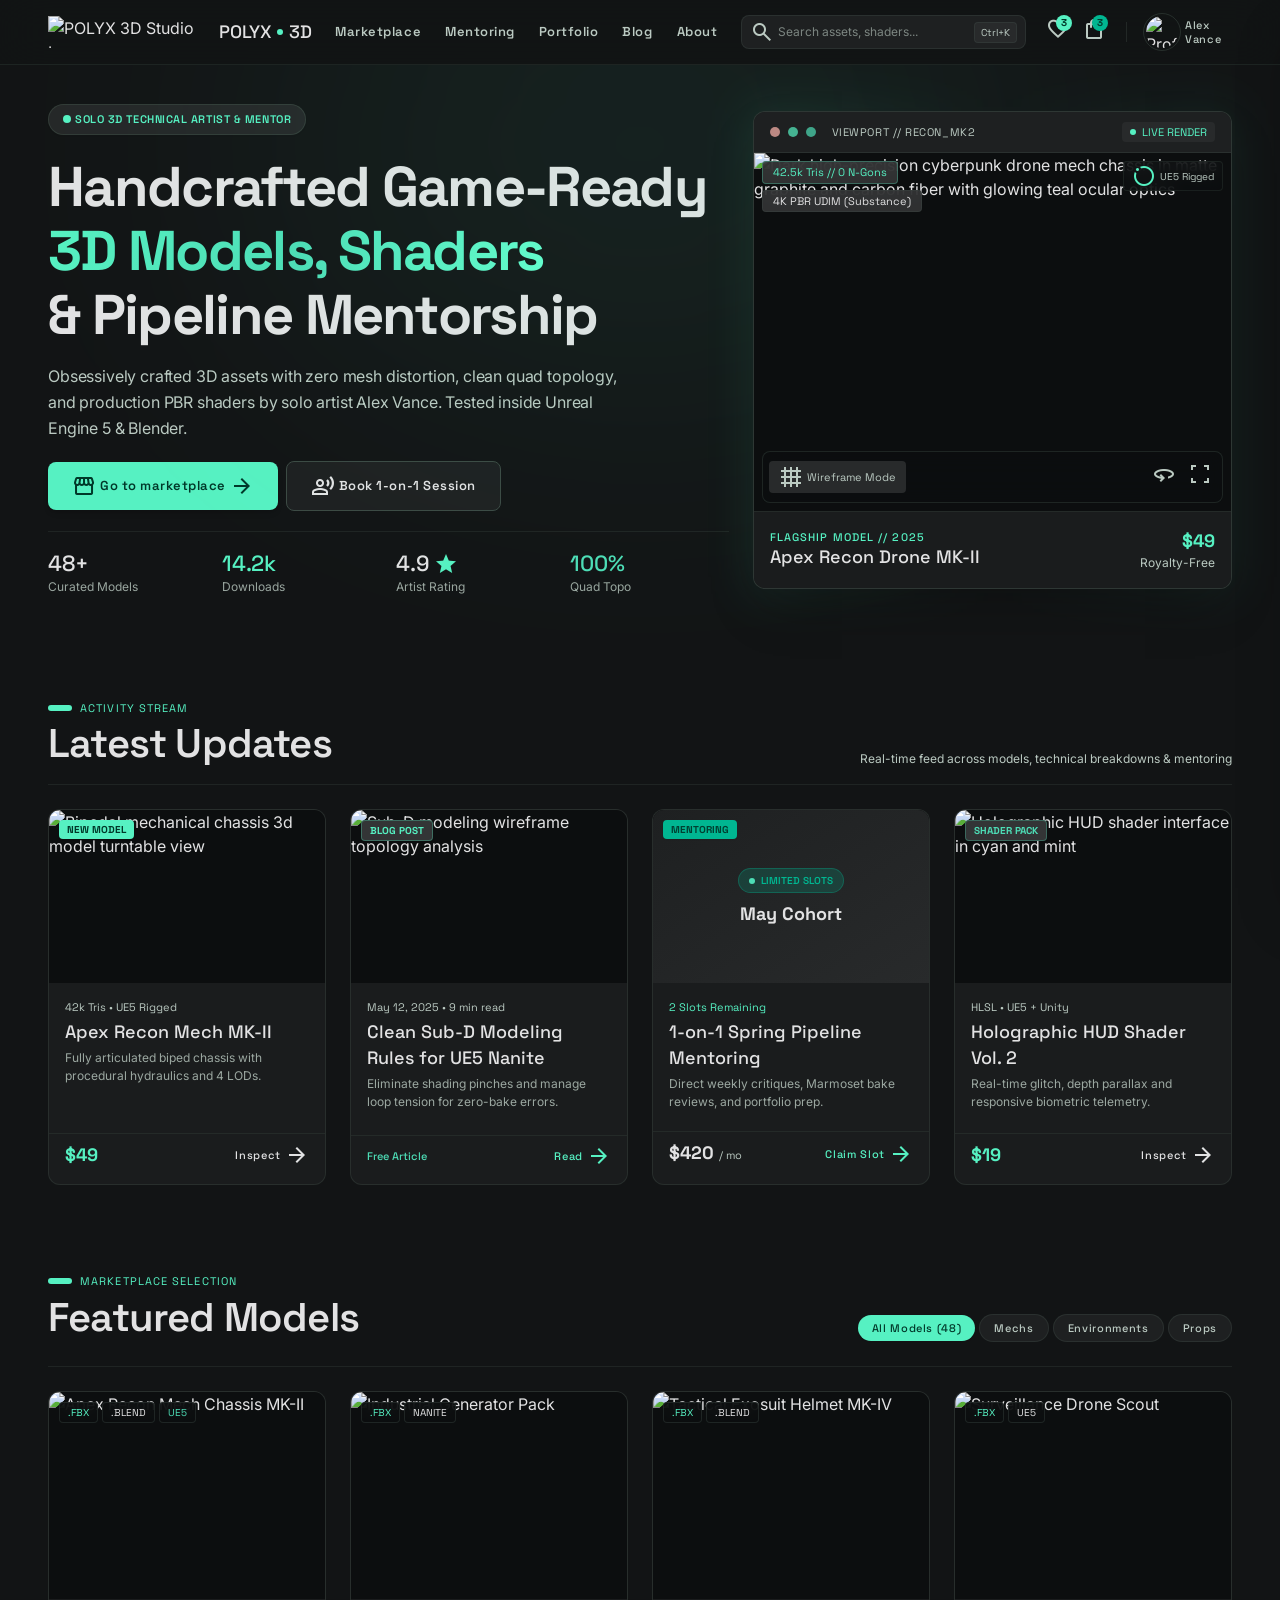
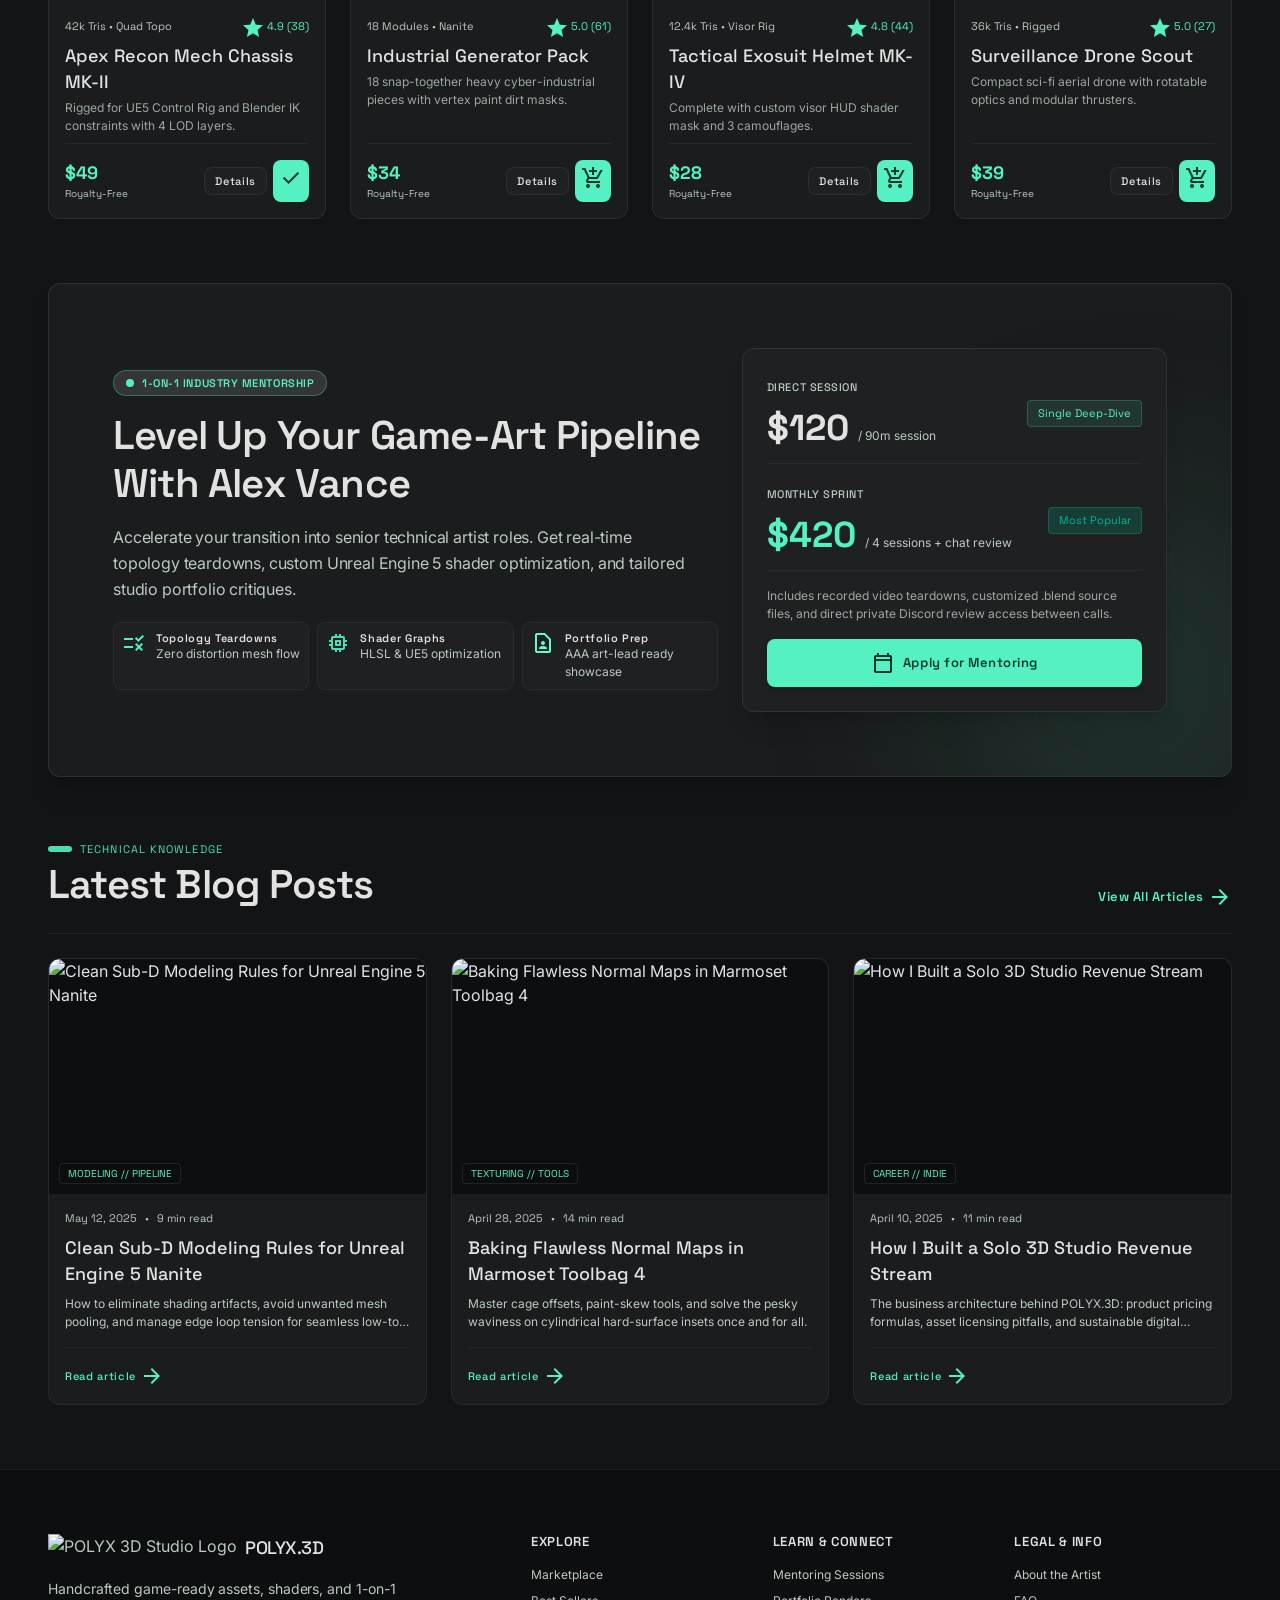
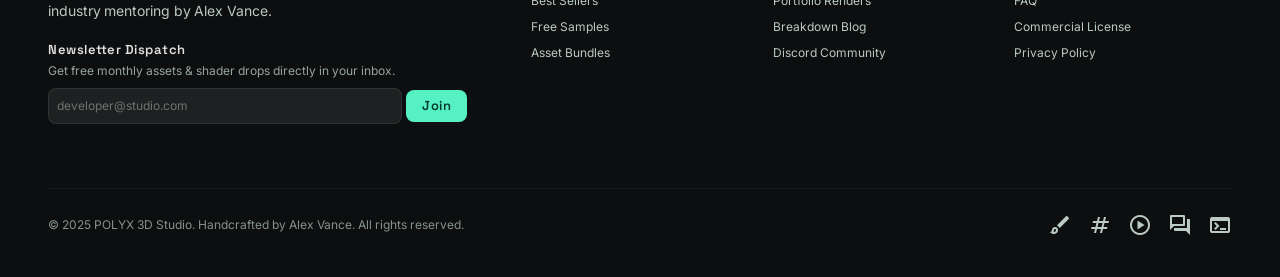
==== commit 6f8014d0: "2" ====
--- a/index.html
+++ b/index.html
@@ -10,7 +10,7 @@
 <link href="https://fonts.googleapis.com/css2?family=Material+Symbols+Outlined:opsz,wght,FILL,GRAD@20..48,100..700,0..1,-50..200" rel="stylesheet">
 <link rel="stylesheet" href="css/site.css">
 </head>
-<body class="bg-surface font-body-md text-on-surface antialiased selection:bg-primary-container selection:text-on-primary-container min-h-screen flex flex-col justify-between" data-page="index" data-active="marketplace">
+<body class="bg-surface font-body-md text-on-surface antialiased selection:bg-primary-container selection:text-on-primary-container min-h-screen flex flex-col justify-between" data-page="index" data-active="">
 <div id="site-header"></div>
 <main class="w-full pt-16 bg-surface min-h-[calc(100vh-16rem)]"><div class="flex flex-col w-full">
 <div class="relative w-full overflow-hidden bg-surface pb-space-2xl">
--- a/css/site.css
+++ b/css/site.css
@@ -1 +1 @@
-*,:after,:before{--tw-border-spacing-x:0;--tw-border-spacing-y:0;--tw-translate-x:0;--tw-translate-y:0;--tw-rotate:0;--tw-skew-x:0;--tw-skew-y:0;--tw-scale-x:1;--tw-scale-y:1;--tw-pan-x: ;--tw-pan-y: ;--tw-pinch-zoom: ;--tw-scroll-snap-strictness:proximity;--tw-gradient-from-position: ;--tw-gradient-via-position: ;--tw-gradient-to-position: ;--tw-ordinal: ;--tw-slashed-zero: ;--tw-numeric-figure: ;--tw-numeric-spacing: ;--tw-numeric-fraction: ;--tw-ring-inset: ;--tw-ring-offset-width:0px;--tw-ring-offset-color:#fff;--tw-ring-color:rgba(59,130,246,.5);--tw-ring-offset-shadow:0 0 #0000;--tw-ring-shadow:0 0 #0000;--tw-shadow:0 0 #0000;--tw-shadow-colored:0 0 #0000;--tw-blur: ;--tw-brightness: ;--tw-contrast: ;--tw-grayscale: ;--tw-hue-rotate: ;--tw-invert: ;--tw-saturate: ;--tw-sepia: ;--tw-drop-shadow: ;--tw-backdrop-blur: ;--tw-backdrop-brightness: ;--tw-backdrop-contrast: ;--tw-backdrop-grayscale: ;--tw-backdrop-hue-rotate: ;--tw-backdrop-invert: ;--tw-backdrop-opacity: ;--tw-backdrop-saturate: ;--tw-backdrop-sepia: ;--tw-contain-size: ;--tw-contain-layout: ;--tw-contain-paint: ;--tw-contain-style: }::backdrop{--tw-border-spacing-x:0;--tw-border-spacing-y:0;--tw-translate-x:0;--tw-translate-y:0;--tw-rotate:0;--tw-skew-x:0;--tw-skew-y:0;--tw-scale-x:1;--tw-scale-y:1;--tw-pan-x: ;--tw-pan-y: ;--tw-pinch-zoom: ;--tw-scroll-snap-strictness:proximity;--tw-gradient-from-position: ;--tw-gradient-via-position: ;--tw-gradient-to-position: ;--tw-ordinal: ;--tw-slashed-zero: ;--tw-numeric-figure: ;--tw-numeric-spacing: ;--tw-numeric-fraction: ;--tw-ring-inset: ;--tw-ring-offset-width:0px;--tw-ring-offset-color:#fff;--tw-ring-color:rgba(59,130,246,.5);--tw-ring-offset-shadow:0 0 #0000;--tw-ring-shadow:0 0 #0000;--tw-shadow:0 0 #0000;--tw-shadow-colored:0 0 #0000;--tw-blur: ;--tw-brightness: ;--tw-contrast: ;--tw-grayscale: ;--tw-hue-rotate: ;--tw-invert: ;--tw-saturate: ;--tw-sepia: ;--tw-drop-shadow: ;--tw-backdrop-blur: ;--tw-backdrop-brightness: ;--tw-backdrop-contrast: ;--tw-backdrop-grayscale: ;--tw-backdrop-hue-rotate: ;--tw-backdrop-invert: ;--tw-backdrop-opacity: ;--tw-backdrop-saturate: ;--tw-backdrop-sepia: ;--tw-contain-size: ;--tw-contain-layout: ;--tw-contain-paint: ;--tw-contain-style: }/*! tailwindcss v3.4.19 | MIT License | https://tailwindcss.com*/*,:after,:before{box-sizing:border-box;border:0 solid #e5e7eb}:after,:before{--tw-content:""}:host,html{line-height:1.5;-webkit-text-size-adjust:100%;-moz-tab-size:4;-o-tab-size:4;tab-size:4;font-family:ui-sans-serif,system-ui,sans-serif,Apple Color Emoji,Segoe UI Emoji,Segoe UI Symbol,Noto Color Emoji;font-feature-settings:normal;font-variation-settings:normal;-webkit-tap-highlight-color:transparent}body{margin:0;line-height:inherit}hr{height:0;color:inherit;border-top-width:1px}abbr:where([title]){-webkit-text-decoration:underline dotted;text-decoration:underline dotted}h1,h2,h3,h4,h5,h6{font-size:inherit;font-weight:inherit}a{color:inherit;text-decoration:inherit}b,strong{font-weight:bolder}code,kbd,pre,samp{font-family:ui-monospace,SFMono-Regular,Menlo,Monaco,Consolas,Liberation Mono,Courier New,monospace;font-feature-settings:normal;font-variation-settings:normal;font-size:1em}small{font-size:80%}sub,sup{font-size:75%;line-height:0;position:relative;vertical-align:baseline}sub{bottom:-.25em}sup{top:-.5em}table{text-indent:0;border-color:inherit;border-collapse:collapse}button,input,optgroup,select,textarea{font-family:inherit;font-feature-settings:inherit;font-variation-settings:inherit;font-size:100%;font-weight:inherit;line-height:inherit;letter-spacing:inherit;color:inherit;margin:0;padding:0}button,select{text-transform:none}button,input:where([type=button]),input:where([type=reset]),input:where([type=submit]){-webkit-appearance:button;background-color:transparent;background-image:none}:-moz-focusring{outline:auto}:-moz-ui-invalid{box-shadow:none}progress{vertical-align:baseline}::-webkit-inner-spin-button,::-webkit-outer-spin-button{height:auto}[type=search]{-webkit-appearance:textfield;outline-offset:-2px}::-webkit-search-decoration{-webkit-appearance:none}::-webkit-file-upload-button{-webkit-appearance:button;font:inherit}summary{display:list-item}blockquote,dd,dl,figure,h1,h2,h3,h4,h5,h6,hr,p,pre{margin:0}fieldset{margin:0}fieldset,legend{padding:0}menu,ol,ul{list-style:none;margin:0;padding:0}dialog{padding:0}textarea{resize:vertical}input::-moz-placeholder,textarea::-moz-placeholder{opacity:1;color:#9ca3af}input::placeholder,textarea::placeholder{opacity:1;color:#9ca3af}[role=button],button{cursor:pointer}:disabled{cursor:default}audio,canvas,embed,iframe,img,object,svg,video{display:block;vertical-align:middle}img,video{max-width:100%;height:auto}[hidden]:where(:not([hidden=until-found])){display:none}body,html{margin:0;padding:0}body{overscroll-behavior:none}html{scroll-behavior:smooth}.sr-only{position:absolute;width:1px;height:1px;padding:0;margin:-1px;overflow:hidden;clip:rect(0,0,0,0);white-space:nowrap;border-width:0}.pointer-events-none{pointer-events:none}.fixed{position:fixed}.absolute{position:absolute}.relative{position:relative}.sticky{position:sticky}.-inset-1{inset:-.25rem}.inset-0{inset:0}.inset-x-0{left:0;right:0}.-bottom-16{bottom:-4rem}.-bottom-24{bottom:-6rem}.-left-1\.5{left:-.375rem}.-left-32{left:-8rem}.-right-16{right:-4rem}.-right-24{right:-6rem}.-right-32{right:-8rem}.-top-0\.5{top:-.125rem}.-top-24{top:-6rem}.-top-3{top:-.75rem}.-top-32{top:-8rem}.-top-40{top:-10rem}.bottom-0{bottom:0}.bottom-2{bottom:.5rem}.bottom-2\.5{bottom:.625rem}.bottom-6{bottom:1.5rem}.bottom-space-md{bottom:1rem}.bottom-space-sm{bottom:.5rem}.left-0{left:0}.left-1{left:.25rem}.left-1\/2{left:50%}.left-1\/4{left:25%}.left-2{left:.5rem}.left-2\.5{left:.625rem}.left-3{left:.75rem}.left-8{left:2rem}.left-space-md{left:1rem}.left-space-sm{left:.5rem}.right-0{right:0}.right-0\.5{right:.125rem}.right-1{right:.25rem}.right-1\/4{right:25%}.right-10{right:2.5rem}.right-2{right:.5rem}.right-2\.5{right:.625rem}.right-3{right:.75rem}.right-8{right:2rem}.right-space-md{right:1rem}.right-space-sm{right:.5rem}.top-0{top:0}.top-0\.5{top:.125rem}.top-1\/2{top:50%}.top-1\/3{top:33.333333%}.top-1\/4{top:25%}.top-2{top:.5rem}.top-2\.5{top:.625rem}.top-20{top:5rem}.top-3\.5{top:.875rem}.top-8{top:2rem}.top-full{top:100%}.top-space-md{top:1rem}.top-space-sm{top:.5rem}.z-10{z-index:10}.z-20{z-index:20}.z-50{z-index:50}.z-\[60\]{z-index:60}.z-\[70\]{z-index:70}.z-\[90\]{z-index:90}.col-span-full{grid-column:1/-1}.-mx-space-lg{margin-left:-1.5rem;margin-right:-1.5rem}.mx-auto{margin-left:auto;margin-right:auto}.my-space-2xl{margin-top:4rem;margin-bottom:4rem}.my-space-md{margin-top:1rem;margin-bottom:1rem}.my-space-xs{margin-top:.25rem;margin-bottom:.25rem}.-mb-space-lg{margin-bottom:-1.5rem}.-mt-0{margin-top:0}.mb-1{margin-bottom:.25rem}.mb-2{margin-bottom:.5rem}.mb-3{margin-bottom:.75rem}.mb-space-2xl{margin-bottom:4rem}.mb-space-lg{margin-bottom:1.5rem}.mb-space-md{margin-bottom:1rem}.mb-space-sm{margin-bottom:.5rem}.mb-space-xl{margin-bottom:2.5rem}.mb-space-xs{margin-bottom:.25rem}.ml-1{margin-left:.25rem}.ml-2,.ml-space-sm{margin-left:.5rem}.mr-2{margin-right:.5rem}.mt-0\.5{margin-top:.125rem}.mt-1{margin-top:.25rem}.mt-1\.5{margin-top:.375rem}.mt-2{margin-top:.5rem}.mt-2\.5{margin-top:.625rem}.mt-space-2xl{margin-top:4rem}.mt-space-lg{margin-top:1.5rem}.mt-space-md{margin-top:1rem}.mt-space-sm{margin-top:.5rem}.mt-space-xl{margin-top:2.5rem}.mt-space-xs{margin-top:.25rem}.line-clamp-1{-webkit-line-clamp:1}.line-clamp-1,.line-clamp-2{overflow:hidden;display:-webkit-box;-webkit-box-orient:vertical}.line-clamp-2{-webkit-line-clamp:2}.block{display:block}.inline-block{display:inline-block}.flex{display:flex}.inline-flex{display:inline-flex}.table{display:table}.grid{display:grid}.hidden{display:none}.aspect-\[16\/10\]{aspect-ratio:16/10}.aspect-\[4\/3\]{aspect-ratio:4/3}.aspect-video{aspect-ratio:16/9}.h-1{height:.25rem}.h-1\.5{height:.375rem}.h-10{height:2.5rem}.h-12{height:3rem}.h-16{height:4rem}.h-2{height:.5rem}.h-2\.5{height:.625rem}.h-28{height:7rem}.h-3\.5{height:.875rem}.h-32{height:8rem}.h-36{height:9rem}.h-4{height:1rem}.h-40{height:10rem}.h-5{height:1.25rem}.h-7{height:1.75rem}.h-8{height:2rem}.h-80{height:20rem}.h-9{height:2.25rem}.h-96{height:24rem}.h-\[32rem\]{height:32rem}.h-\[480px\]{height:480px}.h-full{height:100%}.h-px{height:1px}.min-h-\[calc\(100vh-16rem\)\]{min-height:calc(100vh - 16rem)}.min-h-screen{min-height:100vh}.w-1\.5{width:.375rem}.w-10{width:2.5rem}.w-12{width:3rem}.w-16{width:4rem}.w-2{width:.5rem}.w-2\.5{width:.625rem}.w-20{width:5rem}.w-3\.5{width:.875rem}.w-32{width:8rem}.w-36{width:9rem}.w-4{width:1rem}.w-48{width:12rem}.w-6{width:1.5rem}.w-7{width:1.75rem}.w-8{width:2rem}.w-80{width:20rem}.w-9{width:2.25rem}.w-96{width:24rem}.w-\[32rem\]{width:32rem}.w-\[420px\]{width:420px}.w-\[760px\]{width:760px}.w-auto{width:auto}.w-full{width:100%}.w-px{width:1px}.min-w-0{min-width:0}.min-w-\[280px\]{min-width:280px}.max-w-2xl{max-width:42rem}.max-w-3xl{max-width:48rem}.max-w-4xl{max-width:56rem}.max-w-5xl{max-width:64rem}.max-w-7xl{max-width:80rem}.max-w-\[90vw\]{max-width:90vw}.max-w-md{max-width:28rem}.max-w-sm{max-width:24rem}.max-w-xl{max-width:36rem}.flex-1{flex:1 1 0%}.shrink-0{flex-shrink:0}.-translate-x-1\/2{--tw-translate-x:-50%}.-translate-x-1\/2,.-translate-x-\[2px\]{transform:translate(var(--tw-translate-x),var(--tw-translate-y)) rotate(var(--tw-rotate)) skewX(var(--tw-skew-x)) skewY(var(--tw-skew-y)) scaleX(var(--tw-scale-x)) scaleY(var(--tw-scale-y))}.-translate-x-\[2px\]{--tw-translate-x:-2px}.translate-x-\[2px\]{--tw-translate-x:2px}.translate-x-\[2px\],.translate-x-full{transform:translate(var(--tw-translate-x),var(--tw-translate-y)) rotate(var(--tw-rotate)) skewX(var(--tw-skew-x)) skewY(var(--tw-skew-y)) scaleX(var(--tw-scale-x)) scaleY(var(--tw-scale-y))}.translate-x-full{--tw-translate-x:100%}.-skew-x-2{--tw-skew-x:-2deg}.-skew-x-2,.skew-x-3{transform:translate(var(--tw-translate-x),var(--tw-translate-y)) rotate(var(--tw-rotate)) skewX(var(--tw-skew-x)) skewY(var(--tw-skew-y)) scaleX(var(--tw-scale-x)) scaleY(var(--tw-scale-y))}.skew-x-3{--tw-skew-x:3deg}.scale-75{--tw-scale-x:.75;--tw-scale-y:.75}.scale-75,.transform{transform:translate(var(--tw-translate-x),var(--tw-translate-y)) rotate(var(--tw-rotate)) skewX(var(--tw-skew-x)) skewY(var(--tw-skew-y)) scaleX(var(--tw-scale-x)) scaleY(var(--tw-scale-y))}@keyframes ping{75%,to{transform:scale(2);opacity:0}}.animate-ping{animation:ping 1s cubic-bezier(0,0,.2,1) infinite}@keyframes pulse{50%{opacity:.5}}.animate-pulse{animation:pulse 2s cubic-bezier(.4,0,.6,1) infinite}@keyframes spin{to{transform:rotate(1turn)}}.animate-spin{animation:spin 1s linear infinite}.cursor-grab{cursor:grab}.cursor-not-allowed{cursor:not-allowed}.cursor-pointer{cursor:pointer}.select-none{-webkit-user-select:none;-moz-user-select:none;user-select:none}.appearance-none{-webkit-appearance:none;-moz-appearance:none;appearance:none}.grid-cols-1{grid-template-columns:repeat(1,minmax(0,1fr))}.grid-cols-2{grid-template-columns:repeat(2,minmax(0,1fr))}.grid-cols-3{grid-template-columns:repeat(3,minmax(0,1fr))}.grid-cols-5{grid-template-columns:repeat(5,minmax(0,1fr))}.flex-col{flex-direction:column}.flex-wrap{flex-wrap:wrap}.items-start{align-items:flex-start}.items-end{align-items:flex-end}.items-center{align-items:center}.items-baseline{align-items:baseline}.items-stretch{align-items:stretch}.justify-start{justify-content:flex-start}.justify-end{justify-content:flex-end}.justify-center{justify-content:center}.justify-between{justify-content:space-between}.gap-0\.5{gap:.125rem}.gap-1{gap:.25rem}.gap-1\.5{gap:.375rem}.gap-2{gap:.5rem}.gap-2\.5{gap:.625rem}.gap-3{gap:.75rem}.gap-gutter,.gap-space-lg{gap:1.5rem}.gap-space-md{gap:1rem}.gap-space-sm{gap:.5rem}.gap-space-xs{gap:.25rem}.space-y-0\.5>:not([hidden])~:not([hidden]){--tw-space-y-reverse:0;margin-top:calc(.125rem*(1 - var(--tw-space-y-reverse)));margin-bottom:calc(.125rem*var(--tw-space-y-reverse))}.space-y-1>:not([hidden])~:not([hidden]){--tw-space-y-reverse:0;margin-top:calc(.25rem*(1 - var(--tw-space-y-reverse)));margin-bottom:calc(.25rem*var(--tw-space-y-reverse))}.space-y-2>:not([hidden])~:not([hidden]){--tw-space-y-reverse:0;margin-top:calc(.5rem*(1 - var(--tw-space-y-reverse)));margin-bottom:calc(.5rem*var(--tw-space-y-reverse))}.space-y-2\.5>:not([hidden])~:not([hidden]){--tw-space-y-reverse:0;margin-top:calc(.625rem*(1 - var(--tw-space-y-reverse)));margin-bottom:calc(.625rem*var(--tw-space-y-reverse))}.space-y-space-lg>:not([hidden])~:not([hidden]){--tw-space-y-reverse:0;margin-top:calc(1.5rem*(1 - var(--tw-space-y-reverse)));margin-bottom:calc(1.5rem*var(--tw-space-y-reverse))}.space-y-space-md>:not([hidden])~:not([hidden]){--tw-space-y-reverse:0;margin-top:calc(1rem*(1 - var(--tw-space-y-reverse)));margin-bottom:calc(1rem*var(--tw-space-y-reverse))}.space-y-space-sm>:not([hidden])~:not([hidden]){--tw-space-y-reverse:0;margin-top:calc(.5rem*(1 - var(--tw-space-y-reverse)));margin-bottom:calc(.5rem*var(--tw-space-y-reverse))}.space-y-space-xl>:not([hidden])~:not([hidden]){--tw-space-y-reverse:0;margin-top:calc(2.5rem*(1 - var(--tw-space-y-reverse)));margin-bottom:calc(2.5rem*var(--tw-space-y-reverse))}.space-y-space-xs>:not([hidden])~:not([hidden]){--tw-space-y-reverse:0;margin-top:calc(.25rem*(1 - var(--tw-space-y-reverse)));margin-bottom:calc(.25rem*var(--tw-space-y-reverse))}.divide-y>:not([hidden])~:not([hidden]){--tw-divide-y-reverse:0;border-top-width:calc(1px*(1 - var(--tw-divide-y-reverse)));border-bottom-width:calc(1px*var(--tw-divide-y-reverse))}.divide-\[\#293630\]\/60>:not([hidden])~:not([hidden]){border-color:rgba(41,54,48,.6)}.self-start{align-self:flex-start}.overflow-hidden{overflow:hidden}.overflow-x-auto{overflow-x:auto}.overflow-y-auto{overflow-y:auto}.truncate{overflow:hidden;text-overflow:ellipsis}.truncate,.whitespace-nowrap{white-space:nowrap}.rounded{border-radius:.25rem}.rounded-2xl{border-radius:1rem}.rounded-full{border-radius:9999px}.rounded-lg{border-radius:.5rem}.rounded-md{border-radius:.375rem}.rounded-xl{border-radius:.75rem}.rounded-b-2xl{border-bottom-right-radius:1rem;border-bottom-left-radius:1rem}.border{border-width:1px}.border-b{border-bottom-width:1px}.border-b-2{border-bottom-width:2px}.border-l{border-left-width:1px}.border-t{border-top-width:1px}.border-none{border-style:none}.border-\[\#293630\]{--tw-border-opacity:1;border-color:rgb(41 54 48/var(--tw-border-opacity,1))}.border-\[\#293630\]\/40{border-color:rgba(41,54,48,.4)}.border-\[\#293630\]\/60{border-color:rgba(41,54,48,.6)}.border-\[\#293630\]\/70{border-color:rgba(41,54,48,.7)}.border-\[\#293630\]\/80{border-color:rgba(41,54,48,.8)}.border-\[\#2dd4a7\]{--tw-border-opacity:1;border-color:rgb(45 212 167/var(--tw-border-opacity,1))}.border-\[\#2dd4a7\]\/30{border-color:rgba(45,212,167,.3)}.border-\[\#2dd4a7\]\/40{border-color:rgba(45,212,167,.4)}.border-\[\#2dd4a7\]\/50{border-color:rgba(45,212,167,.5)}.border-outline-variant{--tw-border-opacity:1;border-color:rgb(var(--c-outline-variant)/var(--tw-border-opacity,1))}.border-outline-variant\/20{border-color:rgb(var(--c-outline-variant)/.2)}.border-outline-variant\/30{border-color:rgb(var(--c-outline-variant)/.3)}.border-outline-variant\/40{border-color:rgb(var(--c-outline-variant)/.4)}.border-outline-variant\/50{border-color:rgb(var(--c-outline-variant)/.5)}.border-outline-variant\/60{border-color:rgb(var(--c-outline-variant)/.6)}.border-primary{--tw-border-opacity:1;border-color:rgb(var(--c-primary)/var(--tw-border-opacity,1))}.border-primary\/20{border-color:rgb(var(--c-primary)/.2)}.border-primary\/30{border-color:rgb(var(--c-primary)/.3)}.border-secondary-container\/30{border-color:rgba(0,182,145,.3)}.border-secondary\/30{border-color:rgba(77,221,182,.3)}.bg-\[\#00b691\]\/5{background-color:rgba(0,182,145,.05)}.bg-\[\#0b0d0e\]{--tw-bg-opacity:1;background-color:rgb(11 13 14/var(--tw-bg-opacity,1))}.bg-\[\#0c0e0f\]{--tw-bg-opacity:1;background-color:rgb(12 14 15/var(--tw-bg-opacity,1))}.bg-\[\#0c0e0f\]\/80{background-color:rgba(12,14,15,.8)}.bg-\[\#0c0e0f\]\/85{background-color:rgba(12,14,15,.85)}.bg-\[\#0c0e0f\]\/90{background-color:rgba(12,14,15,.9)}.bg-\[\#121618\]{--tw-bg-opacity:1;background-color:rgb(18 22 24/var(--tw-bg-opacity,1))}.bg-\[\#15191b\]\/90{background-color:rgba(21,25,27,.9)}.bg-\[\#171c1e\]{--tw-bg-opacity:1;background-color:rgb(23 28 30/var(--tw-bg-opacity,1))}.bg-\[\#171c1e\]\/90{background-color:rgba(23,28,30,.9)}.bg-\[\#172421\]{--tw-bg-opacity:1;background-color:rgb(23 36 33/var(--tw-bg-opacity,1))}.bg-\[\#2dd4a7\]{--tw-bg-opacity:1;background-color:rgb(45 212 167/var(--tw-bg-opacity,1))}.bg-\[\#2dd4a7\]\/5{background-color:rgba(45,212,167,.05)}.bg-black\/50{background-color:rgba(0,0,0,.5)}.bg-error{--tw-bg-opacity:1;background-color:rgb(255 180 171/var(--tw-bg-opacity,1))}.bg-error-container{--tw-bg-opacity:1;background-color:rgb(147 0 10/var(--tw-bg-opacity,1))}.bg-error\/70{background-color:hsla(6,100%,84%,.7)}.bg-outline-variant\/40{background-color:rgb(var(--c-outline-variant)/.4)}.bg-primary{--tw-bg-opacity:1;background-color:rgb(var(--c-primary)/var(--tw-bg-opacity,1))}.bg-primary-container{--tw-bg-opacity:1;background-color:rgb(45 212 167/var(--tw-bg-opacity,1))}.bg-primary\/10{background-color:rgb(var(--c-primary)/.1)}.bg-primary\/15{background-color:rgb(var(--c-primary)/.15)}.bg-primary\/20{background-color:rgb(var(--c-primary)/.2)}.bg-primary\/5{background-color:rgb(var(--c-primary)/.05)}.bg-primary\/70{background-color:rgb(var(--c-primary)/.7)}.bg-secondary{--tw-bg-opacity:1;background-color:rgb(77 221 182/var(--tw-bg-opacity,1))}.bg-secondary-container{--tw-bg-opacity:1;background-color:rgb(0 182 145/var(--tw-bg-opacity,1))}.bg-secondary-container\/10{background-color:rgba(0,182,145,.1)}.bg-secondary-container\/20{background-color:rgba(0,182,145,.2)}.bg-secondary-container\/5{background-color:rgba(0,182,145,.05)}.bg-secondary\/70{background-color:rgba(77,221,182,.7)}.bg-surface{--tw-bg-opacity:1;background-color:rgb(var(--c-surface)/var(--tw-bg-opacity,1))}.bg-surface-container{--tw-bg-opacity:1;background-color:rgb(30 32 33/var(--tw-bg-opacity,1))}.bg-surface-container-high{--tw-bg-opacity:1;background-color:rgb(40 42 43/var(--tw-bg-opacity,1))}.bg-surface-container-high\/80{background-color:rgba(40,42,43,.8)}.bg-surface-container-high\/90{background-color:rgba(40,42,43,.9)}.bg-surface-container-highest{--tw-bg-opacity:1;background-color:rgb(51 53 54/var(--tw-bg-opacity,1))}.bg-surface-container-highest\/90{background-color:rgba(51,53,54,.9)}.bg-surface-container-low{--tw-bg-opacity:1;background-color:rgb(26 28 29/var(--tw-bg-opacity,1))}.bg-surface-container-low\/70{background-color:rgba(26,28,29,.7)}.bg-surface-container-lowest{--tw-bg-opacity:1;background-color:rgb(12 14 15/var(--tw-bg-opacity,1))}.bg-surface-container-lowest\/50{background-color:rgba(12,14,15,.5)}.bg-surface-container-lowest\/70{background-color:rgba(12,14,15,.7)}.bg-surface-container-lowest\/80{background-color:rgba(12,14,15,.8)}.bg-surface-container-lowest\/85{background-color:rgba(12,14,15,.85)}.bg-surface-container-lowest\/90{background-color:rgba(12,14,15,.9)}.bg-surface-container\/40{background-color:rgba(30,32,33,.4)}.bg-surface-container\/50{background-color:rgba(30,32,33,.5)}.bg-surface\/85{background-color:rgb(var(--c-surface)/.85)}.bg-transparent{background-color:transparent}.bg-\[linear-gradient\(rgba\(18\2c 20\2c 21\2c 0\)_50\%\2c rgba\(18\2c 20\2c 21\2c 0\.6\)_50\%\)\]{background-image:linear-gradient(rgba(18,20,21,0) 50%,rgba(18,20,21,.6) 0)}.bg-\[linear-gradient\(to_right\2c \#2dd4a715_1px\2c transparent_1px\)\2c linear-gradient\(to_bottom\2c \#2dd4a715_1px\2c transparent_1px\)\]{background-image:linear-gradient(90deg,#2dd4a715 1px,transparent 0),linear-gradient(180deg,#2dd4a715 1px,transparent 0)}.bg-\[linear-gradient\(to_right\2c \#56f1c218_1px\2c transparent_1px\)\2c linear-gradient\(to_bottom\2c \#56f1c218_1px\2c transparent_1px\)\]{background-image:linear-gradient(90deg,#56f1c218 1px,transparent 0),linear-gradient(180deg,#56f1c218 1px,transparent 0)}.bg-\[radial-gradient\(\#2dd4a7_1px\2c transparent_1px\)\]{background-image:radial-gradient(#2dd4a7 1px,transparent 0)}.bg-\[radial-gradient\(ellipse_at_center\2c _var\(--tw-gradient-stops\)\)\]{background-image:radial-gradient(ellipse at center,var(--tw-gradient-stops))}.bg-gradient-to-b{background-image:linear-gradient(to bottom,var(--tw-gradient-stops))}.bg-gradient-to-br{background-image:linear-gradient(to bottom right,var(--tw-gradient-stops))}.bg-gradient-to-r{background-image:linear-gradient(to right,var(--tw-gradient-stops))}.from-\[\#2dd4a7\]\/10{--tw-gradient-from:rgba(45,212,167,.1) var(--tw-gradient-from-position);--tw-gradient-to:rgba(45,212,167,0) var(--tw-gradient-to-position);--tw-gradient-stops:var(--tw-gradient-from),var(--tw-gradient-to)}.from-primary{--tw-gradient-from:rgb(var(--c-primary)/1) var(--tw-gradient-from-position);--tw-gradient-to:rgb(var(--c-primary)/0) var(--tw-gradient-to-position);--tw-gradient-stops:var(--tw-gradient-from),var(--tw-gradient-to)}.from-primary\/20{--tw-gradient-from:rgb(var(--c-primary)/0.2) var(--tw-gradient-from-position);--tw-gradient-to:rgb(var(--c-primary)/0) var(--tw-gradient-to-position);--tw-gradient-stops:var(--tw-gradient-from),var(--tw-gradient-to)}.from-surface-container{--tw-gradient-from:#1e2021 var(--tw-gradient-from-position);--tw-gradient-to:rgba(30,32,33,0) var(--tw-gradient-to-position);--tw-gradient-stops:var(--tw-gradient-from),var(--tw-gradient-to)}.from-surface-container-low{--tw-gradient-from:#1a1c1d var(--tw-gradient-from-position);--tw-gradient-to:rgba(26,28,29,0) var(--tw-gradient-to-position);--tw-gradient-stops:var(--tw-gradient-from),var(--tw-gradient-to)}.from-transparent{--tw-gradient-from:transparent var(--tw-gradient-from-position);--tw-gradient-to:transparent var(--tw-gradient-to-position);--tw-gradient-stops:var(--tw-gradient-from),var(--tw-gradient-to)}.via-\[\#2dd4a7\]{--tw-gradient-to:rgba(45,212,167,0) var(--tw-gradient-to-position);--tw-gradient-stops:var(--tw-gradient-from),#2dd4a7 var(--tw-gradient-via-position),var(--tw-gradient-to)}.via-primary\/5{--tw-gradient-to:rgb(var(--c-primary)/0) var(--tw-gradient-to-position);--tw-gradient-stops:var(--tw-gradient-from),rgb(var(--c-primary)/0.05) var(--tw-gradient-via-position),var(--tw-gradient-to)}.via-secondary{--tw-gradient-to:rgba(77,221,182,0) var(--tw-gradient-to-position);--tw-gradient-stops:var(--tw-gradient-from),#4dddb6 var(--tw-gradient-via-position),var(--tw-gradient-to)}.via-surface-container{--tw-gradient-to:rgba(30,32,33,0) var(--tw-gradient-to-position);--tw-gradient-stops:var(--tw-gradient-from),#1e2021 var(--tw-gradient-via-position),var(--tw-gradient-to)}.via-transparent{--tw-gradient-to:transparent var(--tw-gradient-to-position);--tw-gradient-stops:var(--tw-gradient-from),transparent var(--tw-gradient-via-position),var(--tw-gradient-to)}.to-primary-fixed{--tw-gradient-to:#63fccc var(--tw-gradient-to-position)}.to-secondary\/15{--tw-gradient-to:rgba(77,221,182,.15) var(--tw-gradient-to-position)}.to-surface-container-high{--tw-gradient-to:#282a2b var(--tw-gradient-to-position)}.to-surface-container-low{--tw-gradient-to:#1a1c1d var(--tw-gradient-to-position)}.to-surface-container-lowest{--tw-gradient-to:#0c0e0f var(--tw-gradient-to-position)}.to-transparent{--tw-gradient-to:transparent var(--tw-gradient-to-position)}.bg-\[length\:100\%_4px\]{background-size:100% 4px}.bg-\[size\:16px_16px\]{background-size:16px 16px}.bg-\[size\:24px_24px\]{background-size:24px 24px}.bg-clip-text{-webkit-background-clip:text;background-clip:text}.fill-error{fill:#ffb4ab}.fill-primary{fill:rgb(var(--c-primary)/1)}.fill-primary\/70{fill:rgb(var(--c-primary)/.7)}.object-contain{-o-object-fit:contain;object-fit:contain}.object-cover{-o-object-fit:cover;object-fit:cover}.p-0\.5{padding:.125rem}.p-1{padding:.25rem}.p-1\.5{padding:.375rem}.p-2{padding:.5rem}.p-3{padding:.75rem}.p-4{padding:1rem}.p-space-2xl{padding:4rem}.p-space-lg{padding:1.5rem}.p-space-md{padding:1rem}.p-space-sm{padding:.5rem}.p-space-xl{padding:2.5rem}.p-space-xs{padding:.25rem}.px-1{padding-left:.25rem;padding-right:.25rem}.px-1\.5{padding-left:.375rem;padding-right:.375rem}.px-2{padding-left:.5rem;padding-right:.5rem}.px-2\.5{padding-left:.625rem;padding-right:.625rem}.px-3{padding-left:.75rem;padding-right:.75rem}.px-3\.5{padding-left:.875rem;padding-right:.875rem}.px-margin-mobile{padding-left:1rem;padding-right:1rem}.px-space-lg{padding-left:1.5rem;padding-right:1.5rem}.px-space-md{padding-left:1rem;padding-right:1rem}.px-space-sm{padding-left:.5rem;padding-right:.5rem}.px-space-xl{padding-left:2.5rem;padding-right:2.5rem}.py-0\.5{padding-top:.125rem;padding-bottom:.125rem}.py-1{padding-top:.25rem;padding-bottom:.25rem}.py-1\.5{padding-top:.375rem;padding-bottom:.375rem}.py-2{padding-top:.5rem;padding-bottom:.5rem}.py-2\.5{padding-top:.625rem;padding-bottom:.625rem}.py-3{padding-top:.75rem;padding-bottom:.75rem}.py-3\.5{padding-top:.875rem;padding-bottom:.875rem}.py-space-2xl{padding-top:4rem;padding-bottom:4rem}.py-space-lg{padding-top:1.5rem;padding-bottom:1.5rem}.py-space-md{padding-top:1rem;padding-bottom:1rem}.py-space-sm{padding-top:.5rem;padding-bottom:.5rem}.py-space-xl{padding-top:2.5rem;padding-bottom:2.5rem}.pb-space-2xl{padding-bottom:4rem}.pb-space-lg{padding-bottom:1.5rem}.pb-space-md{padding-bottom:1rem}.pb-space-sm{padding-bottom:.5rem}.pb-space-xl{padding-bottom:2.5rem}.pl-9{padding-left:2.25rem}.pr-0{padding-right:0}.pr-2{padding-right:.5rem}.pr-20{padding-right:5rem}.pt-0{padding-top:0}.pt-1{padding-top:.25rem}.pt-16{padding-top:4rem}.pt-2{padding-top:.5rem}.pt-space-2xl{padding-top:4rem}.pt-space-lg{padding-top:1.5rem}.pt-space-md{padding-top:1rem}.pt-space-sm{padding-top:.5rem}.pt-space-xl{padding-top:2.5rem}.pt-space-xs{padding-top:.25rem}.text-left{text-align:left}.text-center{text-align:center}.text-right{text-align:right}.font-body-lg,.font-body-md,.font-body-sm{font-family:Inter}.font-code-tech,.font-display-lg,.font-headline-lg,.font-headline-md,.font-headline-sm,.font-headline-xl,.font-label-md,.font-label-sm{font-family:Space Grotesk}.font-mono{font-family:ui-monospace,SFMono-Regular,Menlo,Monaco,Consolas,Liberation Mono,Courier New,monospace}.text-\[10px\]{font-size:10px}.text-\[110px\]{font-size:110px}.text-\[11px\]{font-size:11px}.text-\[12px\]{font-size:12px}.text-\[13px\]{font-size:13px}.text-\[14px\]{font-size:14px}.text-\[15px\]{font-size:15px}.text-\[16px\]{font-size:16px}.text-\[17px\]{font-size:17px}.text-\[18px\]{font-size:18px}.text-\[20px\]{font-size:20px}.text-\[22px\]{font-size:22px}.text-\[24px\]{font-size:24px}.text-\[28px\]{font-size:28px}.text-\[32px\]{font-size:32px}.text-\[36px\]{font-size:36px}.text-\[38px\]{font-size:38px}.text-\[40px\]{font-size:40px}.text-\[8px\]{font-size:8px}.text-body-lg{font-size:16px;line-height:26px;letter-spacing:-.01em;font-weight:400}.text-body-md{font-size:14px;line-height:22px;letter-spacing:-.005em;font-weight:400}.text-body-sm{font-size:12px;line-height:18px;letter-spacing:0;font-weight:400}.text-code-tech{font-size:12px;line-height:16px;letter-spacing:.02em;font-weight:500}.text-display-lg-mobile{font-size:36px;line-height:44px;letter-spacing:-.02em;font-weight:700}.text-headline-lg{font-size:28px;line-height:36px;letter-spacing:-.015em;font-weight:600}.text-headline-md{font-size:22px;line-height:30px;letter-spacing:-.01em;font-weight:500}.text-headline-sm{font-size:18px;line-height:26px;letter-spacing:0;font-weight:500}.text-headline-xl{font-size:40px;line-height:48px;letter-spacing:-.02em;font-weight:600}.text-headline-xl-mobile{font-size:28px;line-height:36px;letter-spacing:-.01em;font-weight:600}.text-label-md{font-size:13px;line-height:16px;letter-spacing:.04em;font-weight:600}.text-label-sm{font-size:11px;line-height:14px;letter-spacing:.06em;font-weight:500}.font-bold{font-weight:700}.font-light{font-weight:300}.font-medium{font-weight:500}.font-normal{font-weight:400}.font-semibold{font-weight:600}.uppercase{text-transform:uppercase}.italic{font-style:italic}.leading-5{line-height:1.25rem}.leading-none{line-height:1}.leading-relaxed{line-height:1.625}.leading-tight{line-height:1.25}.tracking-tight{letter-spacing:-.025em}.tracking-tighter{letter-spacing:-.05em}.tracking-wide{letter-spacing:.025em}.tracking-wider{letter-spacing:.05em}.tracking-widest{letter-spacing:.1em}.text-\[\#002117\]{--tw-text-opacity:1;color:rgb(0 33 23/var(--tw-text-opacity,1))}.text-\[\#2dd4a7\]{--tw-text-opacity:1;color:rgb(45 212 167/var(--tw-text-opacity,1))}.text-\[\#9eb1aa\]{--tw-text-opacity:1;color:rgb(158 177 170/var(--tw-text-opacity,1))}.text-\[\#E6EDEB\]{--tw-text-opacity:1;color:rgb(230 237 235/var(--tw-text-opacity,1))}.text-error{--tw-text-opacity:1;color:rgb(255 180 171/var(--tw-text-opacity,1))}.text-error\/30{color:hsla(6,100%,84%,.3)}.text-on-error-container{--tw-text-opacity:1;color:rgb(255 218 214/var(--tw-text-opacity,1))}.text-on-primary{--tw-text-opacity:1;color:rgb(0 56 41/var(--tw-text-opacity,1))}.text-on-primary-container{--tw-text-opacity:1;color:rgb(0 87 66/var(--tw-text-opacity,1))}.text-on-secondary-container{--tw-text-opacity:1;color:rgb(0 64 49/var(--tw-text-opacity,1))}.text-on-surface{--tw-text-opacity:1;color:rgb(var(--c-on-surface)/var(--tw-text-opacity,1))}.text-on-surface-variant{--tw-text-opacity:1;color:rgb(var(--c-on-surface-variant)/var(--tw-text-opacity,1))}.text-on-surface-variant\/40{color:rgb(var(--c-on-surface-variant)/.4)}.text-on-surface-variant\/50{color:rgb(var(--c-on-surface-variant)/.5)}.text-on-surface-variant\/60{color:rgb(var(--c-on-surface-variant)/.6)}.text-on-surface-variant\/70{color:rgb(var(--c-on-surface-variant)/.7)}.text-on-surface-variant\/80{color:rgb(var(--c-on-surface-variant)/.8)}.text-outline{--tw-text-opacity:1;color:rgb(133 148 141/var(--tw-text-opacity,1))}.text-outline-variant{--tw-text-opacity:1;color:rgb(var(--c-outline-variant)/var(--tw-text-opacity,1))}.text-outline\/40{color:hsla(152,7%,55%,.4)}.text-primary{--tw-text-opacity:1;color:rgb(var(--c-primary)/var(--tw-text-opacity,1))}.text-primary-fixed{--tw-text-opacity:1;color:rgb(99 252 204/var(--tw-text-opacity,1))}.text-primary\/40{color:rgb(var(--c-primary)/.4)}.text-primary\/70{color:rgb(var(--c-primary)/.7)}.text-secondary{--tw-text-opacity:1;color:rgb(77 221 182/var(--tw-text-opacity,1))}.text-secondary-container{--tw-text-opacity:1;color:rgb(0 182 145/var(--tw-text-opacity,1))}.text-secondary-fixed{--tw-text-opacity:1;color:rgb(111 250 210/var(--tw-text-opacity,1))}.text-secondary-fixed-dim\/40{color:rgba(77,221,182,.4)}.text-tertiary{--tw-text-opacity:1;color:rgb(206 219 215/var(--tw-text-opacity,1))}.text-transparent{color:transparent}.underline{text-decoration-line:underline}.antialiased{-webkit-font-smoothing:antialiased;-moz-osx-font-smoothing:grayscale}.accent-primary{accent-color:rgb(var(--c-primary)/1)}.opacity-0{opacity:0}.opacity-20{opacity:.2}.opacity-25{opacity:.25}.opacity-40{opacity:.4}.opacity-60{opacity:.6}.opacity-70{opacity:.7}.opacity-80{opacity:.8}.opacity-90{opacity:.9}.mix-blend-screen{mix-blend-mode:screen}.shadow-2xl{--tw-shadow:0 25px 50px -12px rgba(0,0,0,.25);--tw-shadow-colored:0 25px 50px -12px var(--tw-shadow-color)}.shadow-2xl,.shadow-\[0_0_6px_\#2dd4a7\]{box-shadow:var(--tw-ring-offset-shadow,0 0 #0000),var(--tw-ring-shadow,0 0 #0000),var(--tw-shadow)}.shadow-\[0_0_6px_\#2dd4a7\]{--tw-shadow:0 0 6px #2dd4a7;--tw-shadow-colored:0 0 6px var(--tw-shadow-color)}.shadow-\[0_4px_24px_rgba\(45\2c 212\2c 167\2c 0\.3\)\]{--tw-shadow:0 4px 24px rgba(45,212,167,.3);--tw-shadow-colored:0 4px 24px var(--tw-shadow-color)}.shadow-\[0_4px_24px_rgba\(45\2c 212\2c 167\2c 0\.3\)\],.shadow-inner{box-shadow:var(--tw-ring-offset-shadow,0 0 #0000),var(--tw-ring-shadow,0 0 #0000),var(--tw-shadow)}.shadow-inner{--tw-shadow:inset 0 2px 4px 0 rgba(0,0,0,.05);--tw-shadow-colored:inset 0 2px 4px 0 var(--tw-shadow-color)}.shadow-lg{--tw-shadow:0 10px 15px -3px rgba(0,0,0,.1),0 4px 6px -4px rgba(0,0,0,.1);--tw-shadow-colored:0 10px 15px -3px var(--tw-shadow-color),0 4px 6px -4px var(--tw-shadow-color)}.shadow-lg,.shadow-md{box-shadow:var(--tw-ring-offset-shadow,0 0 #0000),var(--tw-ring-shadow,0 0 #0000),var(--tw-shadow)}.shadow-md{--tw-shadow:0 4px 6px -1px rgba(0,0,0,.1),0 2px 4px -2px rgba(0,0,0,.1);--tw-shadow-colored:0 4px 6px -1px var(--tw-shadow-color),0 2px 4px -2px var(--tw-shadow-color)}.shadow-sm{--tw-shadow:0 1px 2px 0 rgba(0,0,0,.05);--tw-shadow-colored:0 1px 2px 0 var(--tw-shadow-color)}.shadow-sm,.shadow-xl{box-shadow:var(--tw-ring-offset-shadow,0 0 #0000),var(--tw-ring-shadow,0 0 #0000),var(--tw-shadow)}.shadow-xl{--tw-shadow:0 20px 25px -5px rgba(0,0,0,.1),0 8px 10px -6px rgba(0,0,0,.1);--tw-shadow-colored:0 20px 25px -5px var(--tw-shadow-color),0 8px 10px -6px var(--tw-shadow-color)}.shadow-\[\#2dd4a7\]\/20{--tw-shadow-color:rgba(45,212,167,.2);--tw-shadow:var(--tw-shadow-colored)}.outline-none{outline:2px solid transparent;outline-offset:2px}.ring{--tw-ring-offset-shadow:var(--tw-ring-inset) 0 0 0 var(--tw-ring-offset-width) var(--tw-ring-offset-color);--tw-ring-shadow:var(--tw-ring-inset) 0 0 0 calc(3px + var(--tw-ring-offset-width)) var(--tw-ring-color)}.ring,.ring-1{box-shadow:var(--tw-ring-offset-shadow),var(--tw-ring-shadow),var(--tw-shadow,0 0 #0000)}.ring-1{--tw-ring-offset-shadow:var(--tw-ring-inset) 0 0 0 var(--tw-ring-offset-width) var(--tw-ring-offset-color);--tw-ring-shadow:var(--tw-ring-inset) 0 0 0 calc(1px + var(--tw-ring-offset-width)) var(--tw-ring-color)}.ring-2{--tw-ring-offset-shadow:var(--tw-ring-inset) 0 0 0 var(--tw-ring-offset-width) var(--tw-ring-offset-color);--tw-ring-shadow:var(--tw-ring-inset) 0 0 0 calc(2px + var(--tw-ring-offset-width)) var(--tw-ring-color);box-shadow:var(--tw-ring-offset-shadow),var(--tw-ring-shadow),var(--tw-shadow,0 0 #0000)}.ring-\[\#2dd4a7\]{--tw-ring-opacity:1;--tw-ring-color:rgb(45 212 167/var(--tw-ring-opacity,1))}.ring-\[\#2dd4a7\]\/60{--tw-ring-color:rgba(45,212,167,.6)}.blur-3xl{--tw-blur:blur(64px)}.blur-3xl,.blur-\[100px\]{filter:var(--tw-blur) var(--tw-brightness) var(--tw-contrast) var(--tw-grayscale) var(--tw-hue-rotate) var(--tw-invert) var(--tw-saturate) var(--tw-sepia) var(--tw-drop-shadow)}.blur-\[100px\]{--tw-blur:blur(100px)}.blur-\[120px\]{--tw-blur:blur(120px)}.blur-\[120px\],.blur-\[128px\]{filter:var(--tw-blur) var(--tw-brightness) var(--tw-contrast) var(--tw-grayscale) var(--tw-hue-rotate) var(--tw-invert) var(--tw-saturate) var(--tw-sepia) var(--tw-drop-shadow)}.blur-\[128px\]{--tw-blur:blur(128px)}.blur-\[140px\]{--tw-blur:blur(140px)}.blur-\[140px\],.blur-xl{filter:var(--tw-blur) var(--tw-brightness) var(--tw-contrast) var(--tw-grayscale) var(--tw-hue-rotate) var(--tw-invert) var(--tw-saturate) var(--tw-sepia) var(--tw-drop-shadow)}.blur-xl{--tw-blur:blur(24px)}.drop-shadow-\[0_0_16px_rgba\(45\2c 212\2c 167\2c 0\.35\)\]{--tw-drop-shadow:drop-shadow(0 0 16px rgba(45,212,167,.35))}.drop-shadow-\[0_0_16px_rgba\(45\2c 212\2c 167\2c 0\.35\)\],.drop-shadow-\[0_0_35px_rgba\(45\2c 212\2c 167\2c 0\.35\)\]{filter:var(--tw-blur) var(--tw-brightness) var(--tw-contrast) var(--tw-grayscale) var(--tw-hue-rotate) var(--tw-invert) var(--tw-saturate) var(--tw-sepia) var(--tw-drop-shadow)}.drop-shadow-\[0_0_35px_rgba\(45\2c 212\2c 167\2c 0\.35\)\]{--tw-drop-shadow:drop-shadow(0 0 35px rgba(45,212,167,.35))}.grayscale{--tw-grayscale:grayscale(100%)}.grayscale,.sepia{filter:var(--tw-blur) var(--tw-brightness) var(--tw-contrast) var(--tw-grayscale) var(--tw-hue-rotate) var(--tw-invert) var(--tw-saturate) var(--tw-sepia) var(--tw-drop-shadow)}.sepia{--tw-sepia:sepia(100%)}.filter{filter:var(--tw-blur) var(--tw-brightness) var(--tw-contrast) var(--tw-grayscale) var(--tw-hue-rotate) var(--tw-invert) var(--tw-saturate) var(--tw-sepia) var(--tw-drop-shadow)}.backdrop-blur{--tw-backdrop-blur:blur(8px)}.backdrop-blur,.backdrop-blur-md{-webkit-backdrop-filter:var(--tw-backdrop-blur) var(--tw-backdrop-brightness) var(--tw-backdrop-contrast) var(--tw-backdrop-grayscale) var(--tw-backdrop-hue-rotate) var(--tw-backdrop-invert) var(--tw-backdrop-opacity) var(--tw-backdrop-saturate) var(--tw-backdrop-sepia);backdrop-filter:var(--tw-backdrop-blur) var(--tw-backdrop-brightness) var(--tw-backdrop-contrast) var(--tw-backdrop-grayscale) var(--tw-backdrop-hue-rotate) var(--tw-backdrop-invert) var(--tw-backdrop-opacity) var(--tw-backdrop-saturate) var(--tw-backdrop-sepia)}.backdrop-blur-md{--tw-backdrop-blur:blur(12px)}.backdrop-blur-sm{--tw-backdrop-blur:blur(4px)}.backdrop-blur-sm,.backdrop-blur-xl{-webkit-backdrop-filter:var(--tw-backdrop-blur) var(--tw-backdrop-brightness) var(--tw-backdrop-contrast) var(--tw-backdrop-grayscale) var(--tw-backdrop-hue-rotate) var(--tw-backdrop-invert) var(--tw-backdrop-opacity) var(--tw-backdrop-saturate) var(--tw-backdrop-sepia);backdrop-filter:var(--tw-backdrop-blur) var(--tw-backdrop-brightness) var(--tw-backdrop-contrast) var(--tw-backdrop-grayscale) var(--tw-backdrop-hue-rotate) var(--tw-backdrop-invert) var(--tw-backdrop-opacity) var(--tw-backdrop-saturate) var(--tw-backdrop-sepia)}.backdrop-blur-xl{--tw-backdrop-blur:blur(24px)}.transition{transition-property:color,background-color,border-color,text-decoration-color,fill,stroke,opacity,box-shadow,transform,filter,-webkit-backdrop-filter;transition-property:color,background-color,border-color,text-decoration-color,fill,stroke,opacity,box-shadow,transform,filter,backdrop-filter;transition-property:color,background-color,border-color,text-decoration-color,fill,stroke,opacity,box-shadow,transform,filter,backdrop-filter,-webkit-backdrop-filter;transition-timing-function:cubic-bezier(.4,0,.2,1);transition-duration:.15s}.transition-all{transition-property:all;transition-timing-function:cubic-bezier(.4,0,.2,1);transition-duration:.15s}.transition-colors{transition-property:color,background-color,border-color,text-decoration-color,fill,stroke;transition-timing-function:cubic-bezier(.4,0,.2,1);transition-duration:.15s}.transition-opacity{transition-property:opacity;transition-timing-function:cubic-bezier(.4,0,.2,1);transition-duration:.15s}.transition-shadow{transition-property:box-shadow;transition-timing-function:cubic-bezier(.4,0,.2,1);transition-duration:.15s}.transition-transform{transition-property:transform;transition-timing-function:cubic-bezier(.4,0,.2,1)}.duration-150,.transition-transform{transition-duration:.15s}.duration-200{transition-duration:.2s}.duration-300{transition-duration:.3s}.duration-500{transition-duration:.5s}.duration-700{transition-duration:.7s}.ease-out{transition-timing-function:cubic-bezier(0,0,.2,1)}.\[background-size\:32px_32px\]{background-size:32px 32px}:root{--c-primary:86 241 194;--c-on-surface:226 226 227;--c-surface:18 20 21;--c-on-surface-variant:187 202 194;--c-surface-dim:18 20 21;--c-outline-variant:60 74 68;--c-background:18 20 21;--c-surface-tint:62 222 177}body.theme-product{--c-primary:45 212 167;--c-on-surface:230 237 235;--c-surface:15 18 20;--c-on-surface-variant:158 177 170;--c-surface-dim:13 15 17;--c-outline-variant:41 54 48;--c-background:11 13 14;--c-surface-tint:45 212 167}::-webkit-scrollbar{display:none}.material-symbols-outlined{font-family:Material Symbols Outlined;font-weight:400;font-style:normal;font-size:24px;line-height:1;letter-spacing:normal;text-transform:none;display:inline-block;white-space:nowrap;word-wrap:normal;direction:ltr;font-feature-settings:"liga";-webkit-font-smoothing:antialiased;font-variation-settings:"FILL" 0,"wght" 400,"GRAD" 0,"opsz" 24}.material-symbols-outlined.fill{font-variation-settings:"FILL" 1,"wght" 400,"GRAD" 0,"opsz" 24}@keyframes polyx-in{0%{opacity:0;transform:translateY(8px)}to{opacity:1;transform:none}}.polyx-in{animation:polyx-in .35s ease backwards}@keyframes polyx-pop{0%{transform:scale(.6)}60%{transform:scale(1.25)}to{transform:scale(1)}}.polyx-pop{animation:polyx-pop .3s ease}.polyx-toast{animation:polyx-in .2s ease backwards;transition:opacity .3s,transform .3s}a.bg-primary:active,button:not(:disabled):active{transform:scale(.97)}@media (prefers-reduced-motion:reduce){*,:after,:before{animation-duration:.01ms!important;transition-duration:.01ms!important;scroll-behavior:auto!important}}.theme-product input[type=radio]{-webkit-appearance:none;-moz-appearance:none;appearance:none;padding:0;display:inline-block;vertical-align:middle;flex-shrink:0;height:1rem;width:1rem;border-width:1px;border-style:solid;border-radius:100%;background-origin:border-box;color:#2563eb}.theme-product input[type=radio]:checked{background-image:url("data:image/svg+xml;charset=utf-8,%3Csvg xmlns='http://www.w3.org/2000/svg' fill='%23fff' viewBox='0 0 16 16'%3E%3Ccircle cx='8' cy='8' r='3'/%3E%3C/svg%3E");border-color:transparent;background-color:currentColor;background-size:100% 100%;background-position:50%;background-repeat:no-repeat}.selection\:bg-primary-container ::-moz-selection{--tw-bg-opacity:1;background-color:rgb(45 212 167/var(--tw-bg-opacity,1))}.selection\:bg-primary-container ::selection{--tw-bg-opacity:1;background-color:rgb(45 212 167/var(--tw-bg-opacity,1))}.selection\:text-on-primary-container ::-moz-selection{--tw-text-opacity:1;color:rgb(0 87 66/var(--tw-text-opacity,1))}.selection\:text-on-primary-container ::selection{--tw-text-opacity:1;color:rgb(0 87 66/var(--tw-text-opacity,1))}.selection\:bg-primary-container::-moz-selection{--tw-bg-opacity:1;background-color:rgb(45 212 167/var(--tw-bg-opacity,1))}.selection\:bg-primary-container::selection{--tw-bg-opacity:1;background-color:rgb(45 212 167/var(--tw-bg-opacity,1))}.selection\:text-on-primary-container::-moz-selection{--tw-text-opacity:1;color:rgb(0 87 66/var(--tw-text-opacity,1))}.selection\:text-on-primary-container::selection{--tw-text-opacity:1;color:rgb(0 87 66/var(--tw-text-opacity,1))}.placeholder\:text-on-surface-variant\/40::-moz-placeholder{color:rgb(var(--c-on-surface-variant)/.4)}.placeholder\:text-on-surface-variant\/40::placeholder{color:rgb(var(--c-on-surface-variant)/.4)}.placeholder\:text-on-surface-variant\/50::-moz-placeholder{color:rgb(var(--c-on-surface-variant)/.5)}.placeholder\:text-on-surface-variant\/50::placeholder{color:rgb(var(--c-on-surface-variant)/.5)}.placeholder\:text-on-surface-variant\/60::-moz-placeholder{color:rgb(var(--c-on-surface-variant)/.6)}.placeholder\:text-on-surface-variant\/60::placeholder{color:rgb(var(--c-on-surface-variant)/.6)}.focus-within\:border-primary:focus-within{--tw-border-opacity:1;border-color:rgb(var(--c-primary)/var(--tw-border-opacity,1))}.focus-within\:text-on-surface:focus-within{--tw-text-opacity:1;color:rgb(var(--c-on-surface)/var(--tw-text-opacity,1))}.hover\:-translate-y-0\.5:hover{--tw-translate-y:-0.125rem}.hover\:-translate-y-0\.5:hover,.hover\:-translate-y-1:hover{transform:translate(var(--tw-translate-x),var(--tw-translate-y)) rotate(var(--tw-rotate)) skewX(var(--tw-skew-x)) skewY(var(--tw-skew-y)) scaleX(var(--tw-scale-x)) scaleY(var(--tw-scale-y))}.hover\:-translate-y-1:hover{--tw-translate-y:-0.25rem}.hover\:scale-105:hover{--tw-scale-x:1.05;--tw-scale-y:1.05}.hover\:scale-105:hover,.hover\:scale-\[1\.02\]:hover{transform:translate(var(--tw-translate-x),var(--tw-translate-y)) rotate(var(--tw-rotate)) skewX(var(--tw-skew-x)) skewY(var(--tw-skew-y)) scaleX(var(--tw-scale-x)) scaleY(var(--tw-scale-y))}.hover\:scale-\[1\.02\]:hover{--tw-scale-x:1.02;--tw-scale-y:1.02}.hover\:border-\[\#2dd4a7\]\/60:hover{border-color:rgba(45,212,167,.6)}.hover\:border-outline-variant\/80:hover{border-color:rgb(var(--c-outline-variant)/.8)}.hover\:border-primary:hover{--tw-border-opacity:1;border-color:rgb(var(--c-primary)/var(--tw-border-opacity,1))}.hover\:border-primary\/60:hover{border-color:rgb(var(--c-primary)/.6)}.hover\:bg-\[\#1a2022\]:hover{--tw-bg-opacity:1;background-color:rgb(26 32 34/var(--tw-bg-opacity,1))}.hover\:bg-\[\#1d2326\]:hover{--tw-bg-opacity:1;background-color:rgb(29 35 38/var(--tw-bg-opacity,1))}.hover\:bg-\[\#1f2628\]:hover{--tw-bg-opacity:1;background-color:rgb(31 38 40/var(--tw-bg-opacity,1))}.hover\:bg-\[\#20272a\]:hover{--tw-bg-opacity:1;background-color:rgb(32 39 42/var(--tw-bg-opacity,1))}.hover\:bg-\[\#2dd4a7\]:hover{--tw-bg-opacity:1;background-color:rgb(45 212 167/var(--tw-bg-opacity,1))}.hover\:bg-\[\#4dddb6\]:hover{--tw-bg-opacity:1;background-color:rgb(77 221 182/var(--tw-bg-opacity,1))}.hover\:bg-error-container\/20:hover{background-color:rgba(147,0,10,.2)}.hover\:bg-secondary:hover{--tw-bg-opacity:1;background-color:rgb(77 221 182/var(--tw-bg-opacity,1))}.hover\:bg-surface-bright:hover{--tw-bg-opacity:1;background-color:rgb(56 57 58/var(--tw-bg-opacity,1))}.hover\:bg-surface-container:hover{--tw-bg-opacity:1;background-color:rgb(30 32 33/var(--tw-bg-opacity,1))}.hover\:bg-surface-container-high:hover{--tw-bg-opacity:1;background-color:rgb(40 42 43/var(--tw-bg-opacity,1))}.hover\:bg-surface-container-highest:hover{--tw-bg-opacity:1;background-color:rgb(51 53 54/var(--tw-bg-opacity,1))}.hover\:text-\[\#002117\]:hover{--tw-text-opacity:1;color:rgb(0 33 23/var(--tw-text-opacity,1))}.hover\:text-\[\#2dd4a7\]:hover{--tw-text-opacity:1;color:rgb(45 212 167/var(--tw-text-opacity,1))}.hover\:text-\[\#E6EDEB\]:hover{--tw-text-opacity:1;color:rgb(230 237 235/var(--tw-text-opacity,1))}.hover\:text-error:hover{--tw-text-opacity:1;color:rgb(255 180 171/var(--tw-text-opacity,1))}.hover\:text-on-surface:hover{--tw-text-opacity:1;color:rgb(var(--c-on-surface)/var(--tw-text-opacity,1))}.hover\:text-primary:hover{--tw-text-opacity:1;color:rgb(var(--c-primary)/var(--tw-text-opacity,1))}.hover\:text-secondary:hover{--tw-text-opacity:1;color:rgb(77 221 182/var(--tw-text-opacity,1))}.hover\:underline:hover{text-decoration-line:underline}.hover\:opacity-100:hover{opacity:1}.hover\:shadow-\[0_6px_28px_rgba\(45\2c 212\2c 167\2c 0\.45\)\]:hover{--tw-shadow:0 6px 28px rgba(45,212,167,.45);--tw-shadow-colored:0 6px 28px var(--tw-shadow-color);box-shadow:var(--tw-ring-offset-shadow,0 0 #0000),var(--tw-ring-shadow,0 0 #0000),var(--tw-shadow)}.hover\:shadow-\[0_8px_24px_-4px_rgba\(86\2c 241\2c 194\2c 0\.15\)\]:hover{--tw-shadow:0 8px 24px -4px rgba(86,241,194,.15);--tw-shadow-colored:0 8px 24px -4px var(--tw-shadow-color);box-shadow:var(--tw-ring-offset-shadow,0 0 #0000),var(--tw-ring-shadow,0 0 #0000),var(--tw-shadow)}.hover\:shadow-md:hover{--tw-shadow:0 4px 6px -1px rgba(0,0,0,.1),0 2px 4px -2px rgba(0,0,0,.1);--tw-shadow-colored:0 4px 6px -1px var(--tw-shadow-color),0 2px 4px -2px var(--tw-shadow-color)}.hover\:shadow-md:hover,.hover\:shadow-xl:hover{box-shadow:var(--tw-ring-offset-shadow,0 0 #0000),var(--tw-ring-shadow,0 0 #0000),var(--tw-shadow)}.hover\:shadow-xl:hover{--tw-shadow:0 20px 25px -5px rgba(0,0,0,.1),0 8px 10px -6px rgba(0,0,0,.1);--tw-shadow-colored:0 20px 25px -5px var(--tw-shadow-color),0 8px 10px -6px var(--tw-shadow-color)}.hover\:shadow-primary\/20:hover{--tw-shadow-color:rgb(var(--c-primary)/0.2);--tw-shadow:var(--tw-shadow-colored)}.hover\:shadow-primary\/25:hover{--tw-shadow-color:rgb(var(--c-primary)/0.25);--tw-shadow:var(--tw-shadow-colored)}.focus\:border-primary:focus{--tw-border-opacity:1;border-color:rgb(var(--c-primary)/var(--tw-border-opacity,1))}.focus\:bg-surface-container-high:focus{--tw-bg-opacity:1;background-color:rgb(40 42 43/var(--tw-bg-opacity,1))}.focus\:outline-none:focus{outline:2px solid transparent;outline-offset:2px}.focus\:ring-0:focus{--tw-ring-offset-shadow:var(--tw-ring-inset) 0 0 0 var(--tw-ring-offset-width) var(--tw-ring-offset-color);--tw-ring-shadow:var(--tw-ring-inset) 0 0 0 calc(var(--tw-ring-offset-width)) var(--tw-ring-color)}.focus\:ring-0:focus,.focus\:ring-1:focus{box-shadow:var(--tw-ring-offset-shadow),var(--tw-ring-shadow),var(--tw-shadow,0 0 #0000)}.focus\:ring-1:focus{--tw-ring-offset-shadow:var(--tw-ring-inset) 0 0 0 var(--tw-ring-offset-width) var(--tw-ring-offset-color);--tw-ring-shadow:var(--tw-ring-inset) 0 0 0 calc(1px + var(--tw-ring-offset-width)) var(--tw-ring-color)}.focus\:ring-primary:focus{--tw-ring-opacity:1;--tw-ring-color:rgb(var(--c-primary)/var(--tw-ring-opacity,1))}.focus\:ring-offset-0:focus{--tw-ring-offset-width:0px}.active\:scale-95:active{--tw-scale-x:.95;--tw-scale-y:.95}.active\:scale-95:active,.active\:scale-\[0\.98\]:active{transform:translate(var(--tw-translate-x),var(--tw-translate-y)) rotate(var(--tw-rotate)) skewX(var(--tw-skew-x)) skewY(var(--tw-skew-y)) scaleX(var(--tw-scale-x)) scaleY(var(--tw-scale-y))}.active\:scale-\[0\.98\]:active{--tw-scale-x:0.98;--tw-scale-y:0.98}.active\:scale-\[0\.99\]:active{--tw-scale-x:0.99;--tw-scale-y:0.99;transform:translate(var(--tw-translate-x),var(--tw-translate-y)) rotate(var(--tw-rotate)) skewX(var(--tw-skew-x)) skewY(var(--tw-skew-y)) scaleX(var(--tw-scale-x)) scaleY(var(--tw-scale-y))}.active\:cursor-grabbing:active{cursor:grabbing}.group\/btn:hover .group-hover\/btn\:translate-y-\[-1px\]{--tw-translate-y:-1px}.group:hover .group-hover\:translate-x-1,.group\/btn:hover .group-hover\/btn\:translate-y-\[-1px\]{transform:translate(var(--tw-translate-x),var(--tw-translate-y)) rotate(var(--tw-rotate)) skewX(var(--tw-skew-x)) skewY(var(--tw-skew-y)) scaleX(var(--tw-scale-x)) scaleY(var(--tw-scale-y))}.group:hover .group-hover\:translate-x-1{--tw-translate-x:0.25rem}.group:hover .group-hover\:scale-105{--tw-scale-x:1.05;--tw-scale-y:1.05}.group:hover .group-hover\:scale-105,.group:hover .group-hover\:scale-\[1\.02\]{transform:translate(var(--tw-translate-x),var(--tw-translate-y)) rotate(var(--tw-rotate)) skewX(var(--tw-skew-x)) skewY(var(--tw-skew-y)) scaleX(var(--tw-scale-x)) scaleY(var(--tw-scale-y))}.group:hover .group-hover\:scale-\[1\.02\]{--tw-scale-x:1.02;--tw-scale-y:1.02}.group:hover .group-hover\:border-\[\#2dd4a7\]{--tw-border-opacity:1;border-color:rgb(45 212 167/var(--tw-border-opacity,1))}.group:hover .group-hover\:border-primary{--tw-border-opacity:1;border-color:rgb(var(--c-primary)/var(--tw-border-opacity,1))}.group:hover .group-hover\:bg-primary{--tw-bg-opacity:1;background-color:rgb(var(--c-primary)/var(--tw-bg-opacity,1))}.group:hover .group-hover\:text-\[\#2dd4a7\]{--tw-text-opacity:1;color:rgb(45 212 167/var(--tw-text-opacity,1))}.group:hover .group-hover\:text-on-primary{--tw-text-opacity:1;color:rgb(0 56 41/var(--tw-text-opacity,1))}.group:hover .group-hover\:text-on-surface{--tw-text-opacity:1;color:rgb(var(--c-on-surface)/var(--tw-text-opacity,1))}.group:hover .group-hover\:text-primary{--tw-text-opacity:1;color:rgb(var(--c-primary)/var(--tw-text-opacity,1))}.peer:checked~.peer-checked\:bg-primary{--tw-bg-opacity:1;background-color:rgb(var(--c-primary)/var(--tw-bg-opacity,1))}.peer:checked~.peer-checked\:text-on-primary{--tw-text-opacity:1;color:rgb(0 56 41/var(--tw-text-opacity,1))}@media (min-width:640px){.sm\:block{display:block}.sm\:inline-block{display:inline-block}.sm\:inline{display:inline}.sm\:flex{display:flex}.sm\:inline-flex{display:inline-flex}.sm\:w-auto{width:auto}.sm\:grid-cols-2{grid-template-columns:repeat(2,minmax(0,1fr))}.sm\:grid-cols-3{grid-template-columns:repeat(3,minmax(0,1fr))}.sm\:grid-cols-4{grid-template-columns:repeat(4,minmax(0,1fr))}.sm\:flex-row{flex-direction:row}.sm\:items-center{align-items:center}.sm\:gap-space-sm{gap:.5rem}.sm\:self-auto{align-self:auto}.sm\:text-\[160px\]{font-size:160px}}@media (min-width:768px){.md\:inline{display:inline}.md\:aspect-auto{aspect-ratio:auto}.md\:h-36{height:9rem}.md\:min-h-\[160px\]{min-height:160px}.md\:w-56{width:14rem}.md\:w-72{width:18rem}.md\:w-auto{width:auto}.md\:shrink-0{flex-shrink:0}.md\:grid-cols-2{grid-template-columns:repeat(2,minmax(0,1fr))}.md\:grid-cols-3{grid-template-columns:repeat(3,minmax(0,1fr))}.md\:flex-row{flex-direction:row}.md\:items-end{align-items:flex-end}.md\:items-center{align-items:center}.md\:p-space-2xl{padding:4rem}.md\:p-space-lg{padding:1.5rem}.md\:px-margin-tablet,.md\:px-space-lg{padding-left:1.5rem;padding-right:1.5rem}.md\:text-\[210px\]{font-size:210px}.md\:text-display-lg{font-size:56px;line-height:64px;letter-spacing:-.03em;font-weight:700}.md\:text-headline-xl{font-size:40px;line-height:48px;letter-spacing:-.02em;font-weight:600}}@media (min-width:1024px){.lg\:sticky{position:sticky}.lg\:top-20{top:5rem}.lg\:col-span-2{grid-column:span 2/span 2}.lg\:col-span-3{grid-column:span 3/span 3}.lg\:col-span-4{grid-column:span 4/span 4}.lg\:col-span-5{grid-column:span 5/span 5}.lg\:col-span-7{grid-column:span 7/span 7}.lg\:col-span-8{grid-column:span 8/span 8}.lg\:col-span-9{grid-column:span 9/span 9}.lg\:-mt-4{margin-top:-1rem}.lg\:flex{display:flex}.lg\:w-48{width:12rem}.lg\:grid-cols-12{grid-template-columns:repeat(12,minmax(0,1fr))}.lg\:grid-cols-3{grid-template-columns:repeat(3,minmax(0,1fr))}.lg\:grid-cols-4{grid-template-columns:repeat(4,minmax(0,1fr))}.lg\:grid-cols-5{grid-template-columns:repeat(5,minmax(0,1fr))}.lg\:justify-end{justify-content:flex-end}.lg\:px-margin{padding-left:3rem;padding-right:3rem}.lg\:pr-space-xl{padding-right:2.5rem}}@media (min-width:1280px){.xl\:inline-block{display:inline-block}.xl\:grid-cols-3{grid-template-columns:repeat(3,minmax(0,1fr))}}+*,:after,:before{--tw-border-spacing-x:0;--tw-border-spacing-y:0;--tw-translate-x:0;--tw-translate-y:0;--tw-rotate:0;--tw-skew-x:0;--tw-skew-y:0;--tw-scale-x:1;--tw-scale-y:1;--tw-pan-x: ;--tw-pan-y: ;--tw-pinch-zoom: ;--tw-scroll-snap-strictness:proximity;--tw-gradient-from-position: ;--tw-gradient-via-position: ;--tw-gradient-to-position: ;--tw-ordinal: ;--tw-slashed-zero: ;--tw-numeric-figure: ;--tw-numeric-spacing: ;--tw-numeric-fraction: ;--tw-ring-inset: ;--tw-ring-offset-width:0px;--tw-ring-offset-color:#fff;--tw-ring-color:rgba(59,130,246,.5);--tw-ring-offset-shadow:0 0 #0000;--tw-ring-shadow:0 0 #0000;--tw-shadow:0 0 #0000;--tw-shadow-colored:0 0 #0000;--tw-blur: ;--tw-brightness: ;--tw-contrast: ;--tw-grayscale: ;--tw-hue-rotate: ;--tw-invert: ;--tw-saturate: ;--tw-sepia: ;--tw-drop-shadow: ;--tw-backdrop-blur: ;--tw-backdrop-brightness: ;--tw-backdrop-contrast: ;--tw-backdrop-grayscale: ;--tw-backdrop-hue-rotate: ;--tw-backdrop-invert: ;--tw-backdrop-opacity: ;--tw-backdrop-saturate: ;--tw-backdrop-sepia: ;--tw-contain-size: ;--tw-contain-layout: ;--tw-contain-paint: ;--tw-contain-style: }::backdrop{--tw-border-spacing-x:0;--tw-border-spacing-y:0;--tw-translate-x:0;--tw-translate-y:0;--tw-rotate:0;--tw-skew-x:0;--tw-skew-y:0;--tw-scale-x:1;--tw-scale-y:1;--tw-pan-x: ;--tw-pan-y: ;--tw-pinch-zoom: ;--tw-scroll-snap-strictness:proximity;--tw-gradient-from-position: ;--tw-gradient-via-position: ;--tw-gradient-to-position: ;--tw-ordinal: ;--tw-slashed-zero: ;--tw-numeric-figure: ;--tw-numeric-spacing: ;--tw-numeric-fraction: ;--tw-ring-inset: ;--tw-ring-offset-width:0px;--tw-ring-offset-color:#fff;--tw-ring-color:rgba(59,130,246,.5);--tw-ring-offset-shadow:0 0 #0000;--tw-ring-shadow:0 0 #0000;--tw-shadow:0 0 #0000;--tw-shadow-colored:0 0 #0000;--tw-blur: ;--tw-brightness: ;--tw-contrast: ;--tw-grayscale: ;--tw-hue-rotate: ;--tw-invert: ;--tw-saturate: ;--tw-sepia: ;--tw-drop-shadow: ;--tw-backdrop-blur: ;--tw-backdrop-brightness: ;--tw-backdrop-contrast: ;--tw-backdrop-grayscale: ;--tw-backdrop-hue-rotate: ;--tw-backdrop-invert: ;--tw-backdrop-opacity: ;--tw-backdrop-saturate: ;--tw-backdrop-sepia: ;--tw-contain-size: ;--tw-contain-layout: ;--tw-contain-paint: ;--tw-contain-style: }/*! tailwindcss v3.4.19 | MIT License | https://tailwindcss.com*/*,:after,:before{box-sizing:border-box;border:0 solid #e5e7eb}:after,:before{--tw-content:""}:host,html{line-height:1.5;-webkit-text-size-adjust:100%;-moz-tab-size:4;-o-tab-size:4;tab-size:4;font-family:ui-sans-serif,system-ui,sans-serif,Apple Color Emoji,Segoe UI Emoji,Segoe UI Symbol,Noto Color Emoji;font-feature-settings:normal;font-variation-settings:normal;-webkit-tap-highlight-color:transparent}body{margin:0;line-height:inherit}hr{height:0;color:inherit;border-top-width:1px}abbr:where([title]){-webkit-text-decoration:underline dotted;text-decoration:underline dotted}h1,h2,h3,h4,h5,h6{font-size:inherit;font-weight:inherit}a{color:inherit;text-decoration:inherit}b,strong{font-weight:bolder}code,kbd,pre,samp{font-family:ui-monospace,SFMono-Regular,Menlo,Monaco,Consolas,Liberation Mono,Courier New,monospace;font-feature-settings:normal;font-variation-settings:normal;font-size:1em}small{font-size:80%}sub,sup{font-size:75%;line-height:0;position:relative;vertical-align:baseline}sub{bottom:-.25em}sup{top:-.5em}table{text-indent:0;border-color:inherit;border-collapse:collapse}button,input,optgroup,select,textarea{font-family:inherit;font-feature-settings:inherit;font-variation-settings:inherit;font-size:100%;font-weight:inherit;line-height:inherit;letter-spacing:inherit;color:inherit;margin:0;padding:0}button,select{text-transform:none}button,input:where([type=button]),input:where([type=reset]),input:where([type=submit]){-webkit-appearance:button;background-color:transparent;background-image:none}:-moz-focusring{outline:auto}:-moz-ui-invalid{box-shadow:none}progress{vertical-align:baseline}::-webkit-inner-spin-button,::-webkit-outer-spin-button{height:auto}[type=search]{-webkit-appearance:textfield;outline-offset:-2px}::-webkit-search-decoration{-webkit-appearance:none}::-webkit-file-upload-button{-webkit-appearance:button;font:inherit}summary{display:list-item}blockquote,dd,dl,figure,h1,h2,h3,h4,h5,h6,hr,p,pre{margin:0}fieldset{margin:0}fieldset,legend{padding:0}menu,ol,ul{list-style:none;margin:0;padding:0}dialog{padding:0}textarea{resize:vertical}input::-moz-placeholder,textarea::-moz-placeholder{opacity:1;color:#9ca3af}input::placeholder,textarea::placeholder{opacity:1;color:#9ca3af}[role=button],button{cursor:pointer}:disabled{cursor:default}audio,canvas,embed,iframe,img,object,svg,video{display:block;vertical-align:middle}img,video{max-width:100%;height:auto}[hidden]:where(:not([hidden=until-found])){display:none}body,html{margin:0;padding:0}body{overscroll-behavior:none}html{scroll-behavior:smooth}.sr-only{position:absolute;width:1px;height:1px;padding:0;margin:-1px;overflow:hidden;clip:rect(0,0,0,0);white-space:nowrap;border-width:0}.pointer-events-none{pointer-events:none}.fixed{position:fixed}.absolute{position:absolute}.relative{position:relative}.sticky{position:sticky}.-inset-1{inset:-.25rem}.inset-0{inset:0}.inset-x-0{left:0;right:0}.-bottom-16{bottom:-4rem}.-bottom-24{bottom:-6rem}.-left-1\.5{left:-.375rem}.-left-32{left:-8rem}.-right-16{right:-4rem}.-right-24{right:-6rem}.-right-32{right:-8rem}.-top-0\.5{top:-.125rem}.-top-24{top:-6rem}.-top-3{top:-.75rem}.-top-32{top:-8rem}.-top-40{top:-10rem}.bottom-0{bottom:0}.bottom-2{bottom:.5rem}.bottom-2\.5{bottom:.625rem}.bottom-6{bottom:1.5rem}.bottom-space-md{bottom:1rem}.bottom-space-sm{bottom:.5rem}.left-0{left:0}.left-1{left:.25rem}.left-1\/2{left:50%}.left-1\/4{left:25%}.left-2{left:.5rem}.left-2\.5{left:.625rem}.left-3{left:.75rem}.left-8{left:2rem}.left-space-md{left:1rem}.left-space-sm{left:.5rem}.right-0{right:0}.right-0\.5{right:.125rem}.right-1{right:.25rem}.right-1\/4{right:25%}.right-10{right:2.5rem}.right-2{right:.5rem}.right-2\.5{right:.625rem}.right-3{right:.75rem}.right-8{right:2rem}.right-space-md{right:1rem}.right-space-sm{right:.5rem}.top-0{top:0}.top-0\.5{top:.125rem}.top-1\/2{top:50%}.top-1\/3{top:33.333333%}.top-1\/4{top:25%}.top-2{top:.5rem}.top-2\.5{top:.625rem}.top-20{top:5rem}.top-3\.5{top:.875rem}.top-8{top:2rem}.top-full{top:100%}.top-space-md{top:1rem}.top-space-sm{top:.5rem}.z-10{z-index:10}.z-20{z-index:20}.z-50{z-index:50}.z-\[60\]{z-index:60}.z-\[70\]{z-index:70}.z-\[90\]{z-index:90}.col-span-full{grid-column:1/-1}.-mx-space-lg{margin-left:-1.5rem;margin-right:-1.5rem}.mx-auto{margin-left:auto;margin-right:auto}.my-space-2xl{margin-top:4rem;margin-bottom:4rem}.my-space-md{margin-top:1rem;margin-bottom:1rem}.my-space-xs{margin-top:.25rem;margin-bottom:.25rem}.-mb-space-lg{margin-bottom:-1.5rem}.-mt-0{margin-top:0}.mb-1{margin-bottom:.25rem}.mb-2{margin-bottom:.5rem}.mb-3{margin-bottom:.75rem}.mb-space-2xl{margin-bottom:4rem}.mb-space-lg{margin-bottom:1.5rem}.mb-space-md{margin-bottom:1rem}.mb-space-sm{margin-bottom:.5rem}.mb-space-xl{margin-bottom:2.5rem}.mb-space-xs{margin-bottom:.25rem}.ml-1{margin-left:.25rem}.ml-2,.ml-space-sm{margin-left:.5rem}.mr-2{margin-right:.5rem}.mt-0\.5{margin-top:.125rem}.mt-1{margin-top:.25rem}.mt-1\.5{margin-top:.375rem}.mt-2{margin-top:.5rem}.mt-2\.5{margin-top:.625rem}.mt-space-2xl{margin-top:4rem}.mt-space-lg{margin-top:1.5rem}.mt-space-md{margin-top:1rem}.mt-space-sm{margin-top:.5rem}.mt-space-xl{margin-top:2.5rem}.mt-space-xs{margin-top:.25rem}.line-clamp-1{-webkit-line-clamp:1}.line-clamp-1,.line-clamp-2{overflow:hidden;display:-webkit-box;-webkit-box-orient:vertical}.line-clamp-2{-webkit-line-clamp:2}.block{display:block}.inline-block{display:inline-block}.flex{display:flex}.inline-flex{display:inline-flex}.table{display:table}.grid{display:grid}.hidden{display:none}.aspect-\[16\/10\]{aspect-ratio:16/10}.aspect-\[4\/3\]{aspect-ratio:4/3}.aspect-video{aspect-ratio:16/9}.h-1{height:.25rem}.h-1\.5{height:.375rem}.h-10{height:2.5rem}.h-12{height:3rem}.h-16{height:4rem}.h-2{height:.5rem}.h-2\.5{height:.625rem}.h-28{height:7rem}.h-3\.5{height:.875rem}.h-32{height:8rem}.h-36{height:9rem}.h-4{height:1rem}.h-40{height:10rem}.h-5{height:1.25rem}.h-7{height:1.75rem}.h-8{height:2rem}.h-80{height:20rem}.h-9{height:2.25rem}.h-96{height:24rem}.h-\[32rem\]{height:32rem}.h-\[480px\]{height:480px}.h-full{height:100%}.h-px{height:1px}.min-h-\[calc\(100vh-16rem\)\]{min-height:calc(100vh - 16rem)}.min-h-screen{min-height:100vh}.w-1\.5{width:.375rem}.w-10{width:2.5rem}.w-12{width:3rem}.w-16{width:4rem}.w-2{width:.5rem}.w-2\.5{width:.625rem}.w-20{width:5rem}.w-3\.5{width:.875rem}.w-32{width:8rem}.w-36{width:9rem}.w-4{width:1rem}.w-48{width:12rem}.w-6{width:1.5rem}.w-7{width:1.75rem}.w-8{width:2rem}.w-80{width:20rem}.w-9{width:2.25rem}.w-96{width:24rem}.w-\[32rem\]{width:32rem}.w-\[420px\]{width:420px}.w-\[760px\]{width:760px}.w-auto{width:auto}.w-full{width:100%}.w-px{width:1px}.min-w-0{min-width:0}.min-w-\[280px\]{min-width:280px}.max-w-2xl{max-width:42rem}.max-w-3xl{max-width:48rem}.max-w-4xl{max-width:56rem}.max-w-5xl{max-width:64rem}.max-w-7xl{max-width:80rem}.max-w-\[90vw\]{max-width:90vw}.max-w-md{max-width:28rem}.max-w-sm{max-width:24rem}.max-w-xl{max-width:36rem}.flex-1{flex:1 1 0%}.shrink-0{flex-shrink:0}.-translate-x-1\/2{--tw-translate-x:-50%}.-translate-x-1\/2,.-translate-x-\[2px\]{transform:translate(var(--tw-translate-x),var(--tw-translate-y)) rotate(var(--tw-rotate)) skewX(var(--tw-skew-x)) skewY(var(--tw-skew-y)) scaleX(var(--tw-scale-x)) scaleY(var(--tw-scale-y))}.-translate-x-\[2px\]{--tw-translate-x:-2px}.translate-x-\[2px\]{--tw-translate-x:2px}.translate-x-\[2px\],.translate-x-full{transform:translate(var(--tw-translate-x),var(--tw-translate-y)) rotate(var(--tw-rotate)) skewX(var(--tw-skew-x)) skewY(var(--tw-skew-y)) scaleX(var(--tw-scale-x)) scaleY(var(--tw-scale-y))}.translate-x-full{--tw-translate-x:100%}.-skew-x-2{--tw-skew-x:-2deg}.-skew-x-2,.skew-x-3{transform:translate(var(--tw-translate-x),var(--tw-translate-y)) rotate(var(--tw-rotate)) skewX(var(--tw-skew-x)) skewY(var(--tw-skew-y)) scaleX(var(--tw-scale-x)) scaleY(var(--tw-scale-y))}.skew-x-3{--tw-skew-x:3deg}.scale-75{--tw-scale-x:.75;--tw-scale-y:.75}.scale-75,.transform{transform:translate(var(--tw-translate-x),var(--tw-translate-y)) rotate(var(--tw-rotate)) skewX(var(--tw-skew-x)) skewY(var(--tw-skew-y)) scaleX(var(--tw-scale-x)) scaleY(var(--tw-scale-y))}@keyframes ping{75%,to{transform:scale(2);opacity:0}}.animate-ping{animation:ping 1s cubic-bezier(0,0,.2,1) infinite}@keyframes pulse{50%{opacity:.5}}.animate-pulse{animation:pulse 2s cubic-bezier(.4,0,.6,1) infinite}@keyframes spin{to{transform:rotate(1turn)}}.animate-spin{animation:spin 1s linear infinite}.cursor-grab{cursor:grab}.cursor-not-allowed{cursor:not-allowed}.cursor-pointer{cursor:pointer}.select-none{-webkit-user-select:none;-moz-user-select:none;user-select:none}.appearance-none{-webkit-appearance:none;-moz-appearance:none;appearance:none}.grid-cols-1{grid-template-columns:repeat(1,minmax(0,1fr))}.grid-cols-2{grid-template-columns:repeat(2,minmax(0,1fr))}.grid-cols-3{grid-template-columns:repeat(3,minmax(0,1fr))}.grid-cols-5{grid-template-columns:repeat(5,minmax(0,1fr))}.flex-col{flex-direction:column}.flex-wrap{flex-wrap:wrap}.items-start{align-items:flex-start}.items-end{align-items:flex-end}.items-center{align-items:center}.items-baseline{align-items:baseline}.items-stretch{align-items:stretch}.justify-start{justify-content:flex-start}.justify-end{justify-content:flex-end}.justify-center{justify-content:center}.justify-between{justify-content:space-between}.gap-0\.5{gap:.125rem}.gap-1{gap:.25rem}.gap-1\.5{gap:.375rem}.gap-2{gap:.5rem}.gap-2\.5{gap:.625rem}.gap-3{gap:.75rem}.gap-gutter,.gap-space-lg{gap:1.5rem}.gap-space-md{gap:1rem}.gap-space-sm{gap:.5rem}.gap-space-xs{gap:.25rem}.space-y-0\.5>:not([hidden])~:not([hidden]){--tw-space-y-reverse:0;margin-top:calc(.125rem*(1 - var(--tw-space-y-reverse)));margin-bottom:calc(.125rem*var(--tw-space-y-reverse))}.space-y-1>:not([hidden])~:not([hidden]){--tw-space-y-reverse:0;margin-top:calc(.25rem*(1 - var(--tw-space-y-reverse)));margin-bottom:calc(.25rem*var(--tw-space-y-reverse))}.space-y-2>:not([hidden])~:not([hidden]){--tw-space-y-reverse:0;margin-top:calc(.5rem*(1 - var(--tw-space-y-reverse)));margin-bottom:calc(.5rem*var(--tw-space-y-reverse))}.space-y-2\.5>:not([hidden])~:not([hidden]){--tw-space-y-reverse:0;margin-top:calc(.625rem*(1 - var(--tw-space-y-reverse)));margin-bottom:calc(.625rem*var(--tw-space-y-reverse))}.space-y-space-lg>:not([hidden])~:not([hidden]){--tw-space-y-reverse:0;margin-top:calc(1.5rem*(1 - var(--tw-space-y-reverse)));margin-bottom:calc(1.5rem*var(--tw-space-y-reverse))}.space-y-space-md>:not([hidden])~:not([hidden]){--tw-space-y-reverse:0;margin-top:calc(1rem*(1 - var(--tw-space-y-reverse)));margin-bottom:calc(1rem*var(--tw-space-y-reverse))}.space-y-space-sm>:not([hidden])~:not([hidden]){--tw-space-y-reverse:0;margin-top:calc(.5rem*(1 - var(--tw-space-y-reverse)));margin-bottom:calc(.5rem*var(--tw-space-y-reverse))}.space-y-space-xl>:not([hidden])~:not([hidden]){--tw-space-y-reverse:0;margin-top:calc(2.5rem*(1 - var(--tw-space-y-reverse)));margin-bottom:calc(2.5rem*var(--tw-space-y-reverse))}.space-y-space-xs>:not([hidden])~:not([hidden]){--tw-space-y-reverse:0;margin-top:calc(.25rem*(1 - var(--tw-space-y-reverse)));margin-bottom:calc(.25rem*var(--tw-space-y-reverse))}.divide-y>:not([hidden])~:not([hidden]){--tw-divide-y-reverse:0;border-top-width:calc(1px*(1 - var(--tw-divide-y-reverse)));border-bottom-width:calc(1px*var(--tw-divide-y-reverse))}.divide-\[\#293630\]\/60>:not([hidden])~:not([hidden]){border-color:rgba(41,54,48,.6)}.self-start{align-self:flex-start}.overflow-hidden{overflow:hidden}.overflow-x-auto{overflow-x:auto}.overflow-y-auto{overflow-y:auto}.truncate{overflow:hidden;text-overflow:ellipsis}.truncate,.whitespace-nowrap{white-space:nowrap}.rounded{border-radius:.25rem}.rounded-2xl{border-radius:1rem}.rounded-full{border-radius:9999px}.rounded-lg{border-radius:.5rem}.rounded-md{border-radius:.375rem}.rounded-xl{border-radius:.75rem}.rounded-b-2xl{border-bottom-right-radius:1rem;border-bottom-left-radius:1rem}.border{border-width:1px}.border-b{border-bottom-width:1px}.border-b-2{border-bottom-width:2px}.border-l{border-left-width:1px}.border-t{border-top-width:1px}.border-none{border-style:none}.border-\[\#293630\]{--tw-border-opacity:1;border-color:rgb(41 54 48/var(--tw-border-opacity,1))}.border-\[\#293630\]\/40{border-color:rgba(41,54,48,.4)}.border-\[\#293630\]\/60{border-color:rgba(41,54,48,.6)}.border-\[\#293630\]\/70{border-color:rgba(41,54,48,.7)}.border-\[\#293630\]\/80{border-color:rgba(41,54,48,.8)}.border-\[\#2dd4a7\]{--tw-border-opacity:1;border-color:rgb(45 212 167/var(--tw-border-opacity,1))}.border-\[\#2dd4a7\]\/30{border-color:rgba(45,212,167,.3)}.border-\[\#2dd4a7\]\/40{border-color:rgba(45,212,167,.4)}.border-\[\#2dd4a7\]\/50{border-color:rgba(45,212,167,.5)}.border-outline-variant{--tw-border-opacity:1;border-color:rgb(var(--c-outline-variant)/var(--tw-border-opacity,1))}.border-outline-variant\/20{border-color:rgb(var(--c-outline-variant)/.2)}.border-outline-variant\/30{border-color:rgb(var(--c-outline-variant)/.3)}.border-outline-variant\/40{border-color:rgb(var(--c-outline-variant)/.4)}.border-outline-variant\/50{border-color:rgb(var(--c-outline-variant)/.5)}.border-outline-variant\/60{border-color:rgb(var(--c-outline-variant)/.6)}.border-primary{--tw-border-opacity:1;border-color:rgb(var(--c-primary)/var(--tw-border-opacity,1))}.border-primary\/20{border-color:rgb(var(--c-primary)/.2)}.border-primary\/30{border-color:rgb(var(--c-primary)/.3)}.border-secondary-container\/30{border-color:rgba(0,182,145,.3)}.border-secondary\/30{border-color:rgba(77,221,182,.3)}.bg-\[\#00b691\]\/5{background-color:rgba(0,182,145,.05)}.bg-\[\#0b0d0e\]{--tw-bg-opacity:1;background-color:rgb(11 13 14/var(--tw-bg-opacity,1))}.bg-\[\#0c0e0f\]{--tw-bg-opacity:1;background-color:rgb(12 14 15/var(--tw-bg-opacity,1))}.bg-\[\#0c0e0f\]\/80{background-color:rgba(12,14,15,.8)}.bg-\[\#0c0e0f\]\/85{background-color:rgba(12,14,15,.85)}.bg-\[\#0c0e0f\]\/90{background-color:rgba(12,14,15,.9)}.bg-\[\#121618\]{--tw-bg-opacity:1;background-color:rgb(18 22 24/var(--tw-bg-opacity,1))}.bg-\[\#15191b\]\/90{background-color:rgba(21,25,27,.9)}.bg-\[\#171c1e\]{--tw-bg-opacity:1;background-color:rgb(23 28 30/var(--tw-bg-opacity,1))}.bg-\[\#171c1e\]\/90{background-color:rgba(23,28,30,.9)}.bg-\[\#172421\]{--tw-bg-opacity:1;background-color:rgb(23 36 33/var(--tw-bg-opacity,1))}.bg-\[\#2dd4a7\]{--tw-bg-opacity:1;background-color:rgb(45 212 167/var(--tw-bg-opacity,1))}.bg-\[\#2dd4a7\]\/5{background-color:rgba(45,212,167,.05)}.bg-black\/50{background-color:rgba(0,0,0,.5)}.bg-error{--tw-bg-opacity:1;background-color:rgb(255 180 171/var(--tw-bg-opacity,1))}.bg-error-container{--tw-bg-opacity:1;background-color:rgb(147 0 10/var(--tw-bg-opacity,1))}.bg-error\/70{background-color:hsla(6,100%,84%,.7)}.bg-outline-variant\/40{background-color:rgb(var(--c-outline-variant)/.4)}.bg-primary{--tw-bg-opacity:1;background-color:rgb(var(--c-primary)/var(--tw-bg-opacity,1))}.bg-primary-container{--tw-bg-opacity:1;background-color:rgb(45 212 167/var(--tw-bg-opacity,1))}.bg-primary\/10{background-color:rgb(var(--c-primary)/.1)}.bg-primary\/15{background-color:rgb(var(--c-primary)/.15)}.bg-primary\/20{background-color:rgb(var(--c-primary)/.2)}.bg-primary\/5{background-color:rgb(var(--c-primary)/.05)}.bg-primary\/70{background-color:rgb(var(--c-primary)/.7)}.bg-secondary{--tw-bg-opacity:1;background-color:rgb(77 221 182/var(--tw-bg-opacity,1))}.bg-secondary-container{--tw-bg-opacity:1;background-color:rgb(0 182 145/var(--tw-bg-opacity,1))}.bg-secondary-container\/10{background-color:rgba(0,182,145,.1)}.bg-secondary-container\/20{background-color:rgba(0,182,145,.2)}.bg-secondary-container\/5{background-color:rgba(0,182,145,.05)}.bg-secondary\/70{background-color:rgba(77,221,182,.7)}.bg-surface{--tw-bg-opacity:1;background-color:rgb(var(--c-surface)/var(--tw-bg-opacity,1))}.bg-surface-container{--tw-bg-opacity:1;background-color:rgb(30 32 33/var(--tw-bg-opacity,1))}.bg-surface-container-high{--tw-bg-opacity:1;background-color:rgb(40 42 43/var(--tw-bg-opacity,1))}.bg-surface-container-high\/80{background-color:rgba(40,42,43,.8)}.bg-surface-container-high\/90{background-color:rgba(40,42,43,.9)}.bg-surface-container-highest{--tw-bg-opacity:1;background-color:rgb(51 53 54/var(--tw-bg-opacity,1))}.bg-surface-container-highest\/90{background-color:rgba(51,53,54,.9)}.bg-surface-container-low{--tw-bg-opacity:1;background-color:rgb(26 28 29/var(--tw-bg-opacity,1))}.bg-surface-container-low\/70{background-color:rgba(26,28,29,.7)}.bg-surface-container-lowest{--tw-bg-opacity:1;background-color:rgb(12 14 15/var(--tw-bg-opacity,1))}.bg-surface-container-lowest\/50{background-color:rgba(12,14,15,.5)}.bg-surface-container-lowest\/70{background-color:rgba(12,14,15,.7)}.bg-surface-container-lowest\/80{background-color:rgba(12,14,15,.8)}.bg-surface-container-lowest\/85{background-color:rgba(12,14,15,.85)}.bg-surface-container-lowest\/90{background-color:rgba(12,14,15,.9)}.bg-surface-container\/40{background-color:rgba(30,32,33,.4)}.bg-surface-container\/50{background-color:rgba(30,32,33,.5)}.bg-surface\/85{background-color:rgb(var(--c-surface)/.85)}.bg-transparent{background-color:transparent}.bg-\[linear-gradient\(rgba\(18\2c 20\2c 21\2c 0\)_50\%\2c rgba\(18\2c 20\2c 21\2c 0\.6\)_50\%\)\]{background-image:linear-gradient(rgba(18,20,21,0) 50%,rgba(18,20,21,.6) 0)}.bg-\[linear-gradient\(to_right\2c \#2dd4a715_1px\2c transparent_1px\)\2c linear-gradient\(to_bottom\2c \#2dd4a715_1px\2c transparent_1px\)\]{background-image:linear-gradient(90deg,#2dd4a715 1px,transparent 0),linear-gradient(180deg,#2dd4a715 1px,transparent 0)}.bg-\[linear-gradient\(to_right\2c \#56f1c218_1px\2c transparent_1px\)\2c linear-gradient\(to_bottom\2c \#56f1c218_1px\2c transparent_1px\)\]{background-image:linear-gradient(90deg,#56f1c218 1px,transparent 0),linear-gradient(180deg,#56f1c218 1px,transparent 0)}.bg-\[radial-gradient\(\#2dd4a7_1px\2c transparent_1px\)\]{background-image:radial-gradient(#2dd4a7 1px,transparent 0)}.bg-\[radial-gradient\(ellipse_at_center\2c _var\(--tw-gradient-stops\)\)\]{background-image:radial-gradient(ellipse at center,var(--tw-gradient-stops))}.bg-gradient-to-b{background-image:linear-gradient(to bottom,var(--tw-gradient-stops))}.bg-gradient-to-br{background-image:linear-gradient(to bottom right,var(--tw-gradient-stops))}.bg-gradient-to-r{background-image:linear-gradient(to right,var(--tw-gradient-stops))}.from-\[\#2dd4a7\]\/10{--tw-gradient-from:rgba(45,212,167,.1) var(--tw-gradient-from-position);--tw-gradient-to:rgba(45,212,167,0) var(--tw-gradient-to-position);--tw-gradient-stops:var(--tw-gradient-from),var(--tw-gradient-to)}.from-primary{--tw-gradient-from:rgb(var(--c-primary)/1) var(--tw-gradient-from-position);--tw-gradient-to:rgb(var(--c-primary)/0) var(--tw-gradient-to-position);--tw-gradient-stops:var(--tw-gradient-from),var(--tw-gradient-to)}.from-primary\/20{--tw-gradient-from:rgb(var(--c-primary)/0.2) var(--tw-gradient-from-position);--tw-gradient-to:rgb(var(--c-primary)/0) var(--tw-gradient-to-position);--tw-gradient-stops:var(--tw-gradient-from),var(--tw-gradient-to)}.from-surface-container{--tw-gradient-from:#1e2021 var(--tw-gradient-from-position);--tw-gradient-to:rgba(30,32,33,0) var(--tw-gradient-to-position);--tw-gradient-stops:var(--tw-gradient-from),var(--tw-gradient-to)}.from-surface-container-low{--tw-gradient-from:#1a1c1d var(--tw-gradient-from-position);--tw-gradient-to:rgba(26,28,29,0) var(--tw-gradient-to-position);--tw-gradient-stops:var(--tw-gradient-from),var(--tw-gradient-to)}.from-transparent{--tw-gradient-from:transparent var(--tw-gradient-from-position);--tw-gradient-to:transparent var(--tw-gradient-to-position);--tw-gradient-stops:var(--tw-gradient-from),var(--tw-gradient-to)}.via-\[\#2dd4a7\]{--tw-gradient-to:rgba(45,212,167,0) var(--tw-gradient-to-position);--tw-gradient-stops:var(--tw-gradient-from),#2dd4a7 var(--tw-gradient-via-position),var(--tw-gradient-to)}.via-primary\/5{--tw-gradient-to:rgb(var(--c-primary)/0) var(--tw-gradient-to-position);--tw-gradient-stops:var(--tw-gradient-from),rgb(var(--c-primary)/0.05) var(--tw-gradient-via-position),var(--tw-gradient-to)}.via-secondary{--tw-gradient-to:rgba(77,221,182,0) var(--tw-gradient-to-position);--tw-gradient-stops:var(--tw-gradient-from),#4dddb6 var(--tw-gradient-via-position),var(--tw-gradient-to)}.via-surface-container{--tw-gradient-to:rgba(30,32,33,0) var(--tw-gradient-to-position);--tw-gradient-stops:var(--tw-gradient-from),#1e2021 var(--tw-gradient-via-position),var(--tw-gradient-to)}.via-transparent{--tw-gradient-to:transparent var(--tw-gradient-to-position);--tw-gradient-stops:var(--tw-gradient-from),transparent var(--tw-gradient-via-position),var(--tw-gradient-to)}.to-primary-fixed{--tw-gradient-to:#63fccc var(--tw-gradient-to-position)}.to-secondary\/15{--tw-gradient-to:rgba(77,221,182,.15) var(--tw-gradient-to-position)}.to-surface-container-high{--tw-gradient-to:#282a2b var(--tw-gradient-to-position)}.to-surface-container-low{--tw-gradient-to:#1a1c1d var(--tw-gradient-to-position)}.to-surface-container-lowest{--tw-gradient-to:#0c0e0f var(--tw-gradient-to-position)}.to-transparent{--tw-gradient-to:transparent var(--tw-gradient-to-position)}.bg-\[length\:100\%_4px\]{background-size:100% 4px}.bg-\[size\:16px_16px\]{background-size:16px 16px}.bg-\[size\:24px_24px\]{background-size:24px 24px}.bg-clip-text{-webkit-background-clip:text;background-clip:text}.fill-error{fill:#ffb4ab}.fill-primary{fill:rgb(var(--c-primary)/1)}.fill-primary\/70{fill:rgb(var(--c-primary)/.7)}.object-contain{-o-object-fit:contain;object-fit:contain}.object-cover{-o-object-fit:cover;object-fit:cover}.p-0\.5{padding:.125rem}.p-1{padding:.25rem}.p-1\.5{padding:.375rem}.p-2{padding:.5rem}.p-3{padding:.75rem}.p-4{padding:1rem}.p-space-2xl{padding:4rem}.p-space-lg{padding:1.5rem}.p-space-md{padding:1rem}.p-space-sm{padding:.5rem}.p-space-xl{padding:2.5rem}.p-space-xs{padding:.25rem}.px-1{padding-left:.25rem;padding-right:.25rem}.px-1\.5{padding-left:.375rem;padding-right:.375rem}.px-2{padding-left:.5rem;padding-right:.5rem}.px-2\.5{padding-left:.625rem;padding-right:.625rem}.px-3{padding-left:.75rem;padding-right:.75rem}.px-3\.5{padding-left:.875rem;padding-right:.875rem}.px-margin-mobile{padding-left:1rem;padding-right:1rem}.px-space-lg{padding-left:1.5rem;padding-right:1.5rem}.px-space-md{padding-left:1rem;padding-right:1rem}.px-space-sm{padding-left:.5rem;padding-right:.5rem}.px-space-xl{padding-left:2.5rem;padding-right:2.5rem}.py-0\.5{padding-top:.125rem;padding-bottom:.125rem}.py-1{padding-top:.25rem;padding-bottom:.25rem}.py-1\.5{padding-top:.375rem;padding-bottom:.375rem}.py-2{padding-top:.5rem;padding-bottom:.5rem}.py-2\.5{padding-top:.625rem;padding-bottom:.625rem}.py-3{padding-top:.75rem;padding-bottom:.75rem}.py-3\.5{padding-top:.875rem;padding-bottom:.875rem}.py-space-2xl{padding-top:4rem;padding-bottom:4rem}.py-space-lg{padding-top:1.5rem;padding-bottom:1.5rem}.py-space-md{padding-top:1rem;padding-bottom:1rem}.py-space-sm{padding-top:.5rem;padding-bottom:.5rem}.py-space-xl{padding-top:2.5rem;padding-bottom:2.5rem}.pb-space-2xl{padding-bottom:4rem}.pb-space-lg{padding-bottom:1.5rem}.pb-space-md{padding-bottom:1rem}.pb-space-sm{padding-bottom:.5rem}.pb-space-xl{padding-bottom:2.5rem}.pl-9{padding-left:2.25rem}.pr-0{padding-right:0}.pr-2{padding-right:.5rem}.pr-20{padding-right:5rem}.pt-0{padding-top:0}.pt-1{padding-top:.25rem}.pt-16{padding-top:4rem}.pt-2{padding-top:.5rem}.pt-space-2xl{padding-top:4rem}.pt-space-lg{padding-top:1.5rem}.pt-space-md{padding-top:1rem}.pt-space-sm{padding-top:.5rem}.pt-space-xl{padding-top:2.5rem}.pt-space-xs{padding-top:.25rem}.text-left{text-align:left}.text-center{text-align:center}.text-right{text-align:right}.font-body-lg,.font-body-md,.font-body-sm{font-family:Inter}.font-code-tech,.font-display-lg,.font-headline-lg,.font-headline-md,.font-headline-sm,.font-headline-xl,.font-label-md,.font-label-sm{font-family:Space Grotesk}.font-mono{font-family:ui-monospace,SFMono-Regular,Menlo,Monaco,Consolas,Liberation Mono,Courier New,monospace}.text-\[10px\]{font-size:10px}.text-\[110px\]{font-size:110px}.text-\[11px\]{font-size:11px}.text-\[12px\]{font-size:12px}.text-\[13px\]{font-size:13px}.text-\[14px\]{font-size:14px}.text-\[15px\]{font-size:15px}.text-\[16px\]{font-size:16px}.text-\[17px\]{font-size:17px}.text-\[18px\]{font-size:18px}.text-\[20px\]{font-size:20px}.text-\[22px\]{font-size:22px}.text-\[24px\]{font-size:24px}.text-\[28px\]{font-size:28px}.text-\[32px\]{font-size:32px}.text-\[36px\]{font-size:36px}.text-\[38px\]{font-size:38px}.text-\[40px\]{font-size:40px}.text-\[8px\]{font-size:8px}.text-body-lg{font-size:16px;line-height:26px;letter-spacing:-.01em;font-weight:400}.text-body-md{font-size:14px;line-height:22px;letter-spacing:-.005em;font-weight:400}.text-body-sm{font-size:12px;line-height:18px;letter-spacing:0;font-weight:400}.text-code-tech{font-size:12px;line-height:16px;letter-spacing:.02em;font-weight:500}.text-display-lg-mobile{font-size:36px;line-height:44px;letter-spacing:-.02em;font-weight:700}.text-headline-lg{font-size:28px;line-height:36px;letter-spacing:-.015em;font-weight:600}.text-headline-md{font-size:22px;line-height:30px;letter-spacing:-.01em;font-weight:500}.text-headline-sm{font-size:18px;line-height:26px;letter-spacing:0;font-weight:500}.text-headline-xl{font-size:40px;line-height:48px;letter-spacing:-.02em;font-weight:600}.text-headline-xl-mobile{font-size:28px;line-height:36px;letter-spacing:-.01em;font-weight:600}.text-label-md{font-size:13px;line-height:16px;letter-spacing:.04em;font-weight:600}.text-label-sm{font-size:11px;line-height:14px;letter-spacing:.06em;font-weight:500}.font-bold{font-weight:700}.font-light{font-weight:300}.font-medium{font-weight:500}.font-normal{font-weight:400}.font-semibold{font-weight:600}.uppercase{text-transform:uppercase}.italic{font-style:italic}.leading-5{line-height:1.25rem}.leading-none{line-height:1}.leading-relaxed{line-height:1.625}.leading-tight{line-height:1.25}.tracking-tight{letter-spacing:-.025em}.tracking-tighter{letter-spacing:-.05em}.tracking-wide{letter-spacing:.025em}.tracking-wider{letter-spacing:.05em}.tracking-widest{letter-spacing:.1em}.text-\[\#002117\]{--tw-text-opacity:1;color:rgb(0 33 23/var(--tw-text-opacity,1))}.text-\[\#2dd4a7\]{--tw-text-opacity:1;color:rgb(45 212 167/var(--tw-text-opacity,1))}.text-\[\#9eb1aa\]{--tw-text-opacity:1;color:rgb(158 177 170/var(--tw-text-opacity,1))}.text-\[\#E6EDEB\]{--tw-text-opacity:1;color:rgb(230 237 235/var(--tw-text-opacity,1))}.text-error{--tw-text-opacity:1;color:rgb(255 180 171/var(--tw-text-opacity,1))}.text-error\/30{color:hsla(6,100%,84%,.3)}.text-on-error-container{--tw-text-opacity:1;color:rgb(255 218 214/var(--tw-text-opacity,1))}.text-on-primary{--tw-text-opacity:1;color:rgb(0 56 41/var(--tw-text-opacity,1))}.text-on-primary-container{--tw-text-opacity:1;color:rgb(0 87 66/var(--tw-text-opacity,1))}.text-on-secondary-container{--tw-text-opacity:1;color:rgb(0 64 49/var(--tw-text-opacity,1))}.text-on-surface{--tw-text-opacity:1;color:rgb(var(--c-on-surface)/var(--tw-text-opacity,1))}.text-on-surface-variant{--tw-text-opacity:1;color:rgb(var(--c-on-surface-variant)/var(--tw-text-opacity,1))}.text-on-surface-variant\/40{color:rgb(var(--c-on-surface-variant)/.4)}.text-on-surface-variant\/50{color:rgb(var(--c-on-surface-variant)/.5)}.text-on-surface-variant\/60{color:rgb(var(--c-on-surface-variant)/.6)}.text-on-surface-variant\/70{color:rgb(var(--c-on-surface-variant)/.7)}.text-on-surface-variant\/80{color:rgb(var(--c-on-surface-variant)/.8)}.text-outline{--tw-text-opacity:1;color:rgb(133 148 141/var(--tw-text-opacity,1))}.text-outline-variant{--tw-text-opacity:1;color:rgb(var(--c-outline-variant)/var(--tw-text-opacity,1))}.text-outline\/40{color:hsla(152,7%,55%,.4)}.text-primary{--tw-text-opacity:1;color:rgb(var(--c-primary)/var(--tw-text-opacity,1))}.text-primary-fixed{--tw-text-opacity:1;color:rgb(99 252 204/var(--tw-text-opacity,1))}.text-primary\/40{color:rgb(var(--c-primary)/.4)}.text-primary\/70{color:rgb(var(--c-primary)/.7)}.text-secondary{--tw-text-opacity:1;color:rgb(77 221 182/var(--tw-text-opacity,1))}.text-secondary-container{--tw-text-opacity:1;color:rgb(0 182 145/var(--tw-text-opacity,1))}.text-secondary-fixed{--tw-text-opacity:1;color:rgb(111 250 210/var(--tw-text-opacity,1))}.text-secondary-fixed-dim\/40{color:rgba(77,221,182,.4)}.text-tertiary{--tw-text-opacity:1;color:rgb(206 219 215/var(--tw-text-opacity,1))}.text-transparent{color:transparent}.underline{text-decoration-line:underline}.antialiased{-webkit-font-smoothing:antialiased;-moz-osx-font-smoothing:grayscale}.accent-primary{accent-color:rgb(var(--c-primary)/1)}.opacity-0{opacity:0}.opacity-20{opacity:.2}.opacity-25{opacity:.25}.opacity-40{opacity:.4}.opacity-60{opacity:.6}.opacity-70{opacity:.7}.opacity-80{opacity:.8}.opacity-90{opacity:.9}.mix-blend-screen{mix-blend-mode:screen}.shadow-2xl{--tw-shadow:0 25px 50px -12px rgba(0,0,0,.25);--tw-shadow-colored:0 25px 50px -12px var(--tw-shadow-color)}.shadow-2xl,.shadow-\[0_0_6px_\#2dd4a7\]{box-shadow:var(--tw-ring-offset-shadow,0 0 #0000),var(--tw-ring-shadow,0 0 #0000),var(--tw-shadow)}.shadow-\[0_0_6px_\#2dd4a7\]{--tw-shadow:0 0 6px #2dd4a7;--tw-shadow-colored:0 0 6px var(--tw-shadow-color)}.shadow-\[0_4px_24px_rgba\(45\2c 212\2c 167\2c 0\.3\)\]{--tw-shadow:0 4px 24px rgba(45,212,167,.3);--tw-shadow-colored:0 4px 24px var(--tw-shadow-color)}.shadow-\[0_4px_24px_rgba\(45\2c 212\2c 167\2c 0\.3\)\],.shadow-inner{box-shadow:var(--tw-ring-offset-shadow,0 0 #0000),var(--tw-ring-shadow,0 0 #0000),var(--tw-shadow)}.shadow-inner{--tw-shadow:inset 0 2px 4px 0 rgba(0,0,0,.05);--tw-shadow-colored:inset 0 2px 4px 0 var(--tw-shadow-color)}.shadow-lg{--tw-shadow:0 10px 15px -3px rgba(0,0,0,.1),0 4px 6px -4px rgba(0,0,0,.1);--tw-shadow-colored:0 10px 15px -3px var(--tw-shadow-color),0 4px 6px -4px var(--tw-shadow-color)}.shadow-lg,.shadow-md{box-shadow:var(--tw-ring-offset-shadow,0 0 #0000),var(--tw-ring-shadow,0 0 #0000),var(--tw-shadow)}.shadow-md{--tw-shadow:0 4px 6px -1px rgba(0,0,0,.1),0 2px 4px -2px rgba(0,0,0,.1);--tw-shadow-colored:0 4px 6px -1px var(--tw-shadow-color),0 2px 4px -2px var(--tw-shadow-color)}.shadow-sm{--tw-shadow:0 1px 2px 0 rgba(0,0,0,.05);--tw-shadow-colored:0 1px 2px 0 var(--tw-shadow-color)}.shadow-sm,.shadow-xl{box-shadow:var(--tw-ring-offset-shadow,0 0 #0000),var(--tw-ring-shadow,0 0 #0000),var(--tw-shadow)}.shadow-xl{--tw-shadow:0 20px 25px -5px rgba(0,0,0,.1),0 8px 10px -6px rgba(0,0,0,.1);--tw-shadow-colored:0 20px 25px -5px var(--tw-shadow-color),0 8px 10px -6px var(--tw-shadow-color)}.shadow-\[\#2dd4a7\]\/20{--tw-shadow-color:rgba(45,212,167,.2);--tw-shadow:var(--tw-shadow-colored)}.outline-none{outline:2px solid transparent;outline-offset:2px}.ring{--tw-ring-offset-shadow:var(--tw-ring-inset) 0 0 0 var(--tw-ring-offset-width) var(--tw-ring-offset-color);--tw-ring-shadow:var(--tw-ring-inset) 0 0 0 calc(3px + var(--tw-ring-offset-width)) var(--tw-ring-color)}.ring,.ring-1{box-shadow:var(--tw-ring-offset-shadow),var(--tw-ring-shadow),var(--tw-shadow,0 0 #0000)}.ring-1{--tw-ring-offset-shadow:var(--tw-ring-inset) 0 0 0 var(--tw-ring-offset-width) var(--tw-ring-offset-color);--tw-ring-shadow:var(--tw-ring-inset) 0 0 0 calc(1px + var(--tw-ring-offset-width)) var(--tw-ring-color)}.ring-2{--tw-ring-offset-shadow:var(--tw-ring-inset) 0 0 0 var(--tw-ring-offset-width) var(--tw-ring-offset-color);--tw-ring-shadow:var(--tw-ring-inset) 0 0 0 calc(2px + var(--tw-ring-offset-width)) var(--tw-ring-color);box-shadow:var(--tw-ring-offset-shadow),var(--tw-ring-shadow),var(--tw-shadow,0 0 #0000)}.ring-\[\#2dd4a7\]{--tw-ring-opacity:1;--tw-ring-color:rgb(45 212 167/var(--tw-ring-opacity,1))}.ring-\[\#2dd4a7\]\/60{--tw-ring-color:rgba(45,212,167,.6)}.blur-3xl{--tw-blur:blur(64px)}.blur-3xl,.blur-\[100px\]{filter:var(--tw-blur) var(--tw-brightness) var(--tw-contrast) var(--tw-grayscale) var(--tw-hue-rotate) var(--tw-invert) var(--tw-saturate) var(--tw-sepia) var(--tw-drop-shadow)}.blur-\[100px\]{--tw-blur:blur(100px)}.blur-\[120px\]{--tw-blur:blur(120px)}.blur-\[120px\],.blur-\[128px\]{filter:var(--tw-blur) var(--tw-brightness) var(--tw-contrast) var(--tw-grayscale) var(--tw-hue-rotate) var(--tw-invert) var(--tw-saturate) var(--tw-sepia) var(--tw-drop-shadow)}.blur-\[128px\]{--tw-blur:blur(128px)}.blur-\[140px\]{--tw-blur:blur(140px)}.blur-\[140px\],.blur-xl{filter:var(--tw-blur) var(--tw-brightness) var(--tw-contrast) var(--tw-grayscale) var(--tw-hue-rotate) var(--tw-invert) var(--tw-saturate) var(--tw-sepia) var(--tw-drop-shadow)}.blur-xl{--tw-blur:blur(24px)}.drop-shadow-\[0_0_16px_rgba\(45\2c 212\2c 167\2c 0\.35\)\]{--tw-drop-shadow:drop-shadow(0 0 16px rgba(45,212,167,.35))}.drop-shadow-\[0_0_16px_rgba\(45\2c 212\2c 167\2c 0\.35\)\],.drop-shadow-\[0_0_35px_rgba\(45\2c 212\2c 167\2c 0\.35\)\]{filter:var(--tw-blur) var(--tw-brightness) var(--tw-contrast) var(--tw-grayscale) var(--tw-hue-rotate) var(--tw-invert) var(--tw-saturate) var(--tw-sepia) var(--tw-drop-shadow)}.drop-shadow-\[0_0_35px_rgba\(45\2c 212\2c 167\2c 0\.35\)\]{--tw-drop-shadow:drop-shadow(0 0 35px rgba(45,212,167,.35))}.grayscale{--tw-grayscale:grayscale(100%)}.grayscale,.sepia{filter:var(--tw-blur) var(--tw-brightness) var(--tw-contrast) var(--tw-grayscale) var(--tw-hue-rotate) var(--tw-invert) var(--tw-saturate) var(--tw-sepia) var(--tw-drop-shadow)}.sepia{--tw-sepia:sepia(100%)}.filter{filter:var(--tw-blur) var(--tw-brightness) var(--tw-contrast) var(--tw-grayscale) var(--tw-hue-rotate) var(--tw-invert) var(--tw-saturate) var(--tw-sepia) var(--tw-drop-shadow)}.backdrop-blur{--tw-backdrop-blur:blur(8px)}.backdrop-blur,.backdrop-blur-md{-webkit-backdrop-filter:var(--tw-backdrop-blur) var(--tw-backdrop-brightness) var(--tw-backdrop-contrast) var(--tw-backdrop-grayscale) var(--tw-backdrop-hue-rotate) var(--tw-backdrop-invert) var(--tw-backdrop-opacity) var(--tw-backdrop-saturate) var(--tw-backdrop-sepia);backdrop-filter:var(--tw-backdrop-blur) var(--tw-backdrop-brightness) var(--tw-backdrop-contrast) var(--tw-backdrop-grayscale) var(--tw-backdrop-hue-rotate) var(--tw-backdrop-invert) var(--tw-backdrop-opacity) var(--tw-backdrop-saturate) var(--tw-backdrop-sepia)}.backdrop-blur-md{--tw-backdrop-blur:blur(12px)}.backdrop-blur-sm{--tw-backdrop-blur:blur(4px)}.backdrop-blur-sm,.backdrop-blur-xl{-webkit-backdrop-filter:var(--tw-backdrop-blur) var(--tw-backdrop-brightness) var(--tw-backdrop-contrast) var(--tw-backdrop-grayscale) var(--tw-backdrop-hue-rotate) var(--tw-backdrop-invert) var(--tw-backdrop-opacity) var(--tw-backdrop-saturate) var(--tw-backdrop-sepia);backdrop-filter:var(--tw-backdrop-blur) var(--tw-backdrop-brightness) var(--tw-backdrop-contrast) var(--tw-backdrop-grayscale) var(--tw-backdrop-hue-rotate) var(--tw-backdrop-invert) var(--tw-backdrop-opacity) var(--tw-backdrop-saturate) var(--tw-backdrop-sepia)}.backdrop-blur-xl{--tw-backdrop-blur:blur(24px)}.transition{transition-property:color,background-color,border-color,text-decoration-color,fill,stroke,opacity,box-shadow,transform,filter,-webkit-backdrop-filter;transition-property:color,background-color,border-color,text-decoration-color,fill,stroke,opacity,box-shadow,transform,filter,backdrop-filter;transition-property:color,background-color,border-color,text-decoration-color,fill,stroke,opacity,box-shadow,transform,filter,backdrop-filter,-webkit-backdrop-filter;transition-timing-function:cubic-bezier(.4,0,.2,1);transition-duration:.15s}.transition-all{transition-property:all;transition-timing-function:cubic-bezier(.4,0,.2,1);transition-duration:.15s}.transition-colors{transition-property:color,background-color,border-color,text-decoration-color,fill,stroke;transition-timing-function:cubic-bezier(.4,0,.2,1);transition-duration:.15s}.transition-opacity{transition-property:opacity;transition-timing-function:cubic-bezier(.4,0,.2,1);transition-duration:.15s}.transition-shadow{transition-property:box-shadow;transition-timing-function:cubic-bezier(.4,0,.2,1);transition-duration:.15s}.transition-transform{transition-property:transform;transition-timing-function:cubic-bezier(.4,0,.2,1)}.duration-150,.transition-transform{transition-duration:.15s}.duration-200{transition-duration:.2s}.duration-300{transition-duration:.3s}.duration-500{transition-duration:.5s}.duration-700{transition-duration:.7s}.ease-out{transition-timing-function:cubic-bezier(0,0,.2,1)}.\[background-size\:32px_32px\]{background-size:32px 32px}:root{--c-primary:86 241 194;--c-on-surface:226 226 227;--c-surface:18 20 21;--c-on-surface-variant:187 202 194;--c-surface-dim:18 20 21;--c-outline-variant:60 74 68;--c-background:18 20 21;--c-surface-tint:62 222 177}body.theme-product{--c-primary:45 212 167;--c-on-surface:230 237 235;--c-surface:15 18 20;--c-on-surface-variant:158 177 170;--c-surface-dim:13 15 17;--c-outline-variant:41 54 48;--c-background:11 13 14;--c-surface-tint:45 212 167}::-webkit-scrollbar{display:none}.material-symbols-outlined{font-family:Material Symbols Outlined;font-weight:400;font-style:normal;font-size:24px;line-height:1;letter-spacing:normal;text-transform:none;display:inline-block;white-space:nowrap;word-wrap:normal;direction:ltr;font-feature-settings:"liga";-webkit-font-smoothing:antialiased;font-variation-settings:"FILL" 0,"wght" 400,"GRAD" 0,"opsz" 24}.material-symbols-outlined.fill{font-variation-settings:"FILL" 1,"wght" 400,"GRAD" 0,"opsz" 24}@keyframes polyx-in{0%{opacity:0;transform:translateY(8px)}to{opacity:1;transform:none}}.polyx-in{animation:polyx-in .35s ease backwards}@keyframes polyx-pop{0%{transform:scale(.6)}60%{transform:scale(1.25)}to{transform:scale(1)}}.polyx-pop{animation:polyx-pop .3s ease}.polyx-toast{animation:polyx-in .2s ease backwards;transition:opacity .3s,transform .3s}a.bg-primary:active,button:not(:disabled):active{transform:scale(.97)}@media (prefers-reduced-motion:reduce){*,:after,:before{animation-duration:.01ms!important;transition-duration:.01ms!important;scroll-behavior:auto!important}}.theme-product input[type=radio]{-webkit-appearance:none;-moz-appearance:none;appearance:none;padding:0;display:inline-block;vertical-align:middle;flex-shrink:0;height:1rem;width:1rem;border-width:1px;border-style:solid;border-radius:100%;background-origin:border-box;color:#2563eb}.theme-product input[type=radio]:checked{background-image:url("data:image/svg+xml;charset=utf-8,%3Csvg xmlns='http://www.w3.org/2000/svg' fill='%23fff' viewBox='0 0 16 16'%3E%3Ccircle cx='8' cy='8' r='3'/%3E%3C/svg%3E");border-color:transparent;background-color:currentColor;background-size:100% 100%;background-position:50%;background-repeat:no-repeat}header nav a[data-path]{position:relative}header nav a[data-path]:after{content:"";position:absolute;left:0;right:0;bottom:0;height:2px;border-radius:2px;background:rgb(var(--c-primary));transform:scaleX(0);transform-origin:right;transition:transform .25s ease}header nav a[data-path]:hover:after,header nav a[data-path][aria-current=page]:after{transform:scaleX(1);transform-origin:left}.selection\:bg-primary-container ::-moz-selection{--tw-bg-opacity:1;background-color:rgb(45 212 167/var(--tw-bg-opacity,1))}.selection\:bg-primary-container ::selection{--tw-bg-opacity:1;background-color:rgb(45 212 167/var(--tw-bg-opacity,1))}.selection\:text-on-primary-container ::-moz-selection{--tw-text-opacity:1;color:rgb(0 87 66/var(--tw-text-opacity,1))}.selection\:text-on-primary-container ::selection{--tw-text-opacity:1;color:rgb(0 87 66/var(--tw-text-opacity,1))}.selection\:bg-primary-container::-moz-selection{--tw-bg-opacity:1;background-color:rgb(45 212 167/var(--tw-bg-opacity,1))}.selection\:bg-primary-container::selection{--tw-bg-opacity:1;background-color:rgb(45 212 167/var(--tw-bg-opacity,1))}.selection\:text-on-primary-container::-moz-selection{--tw-text-opacity:1;color:rgb(0 87 66/var(--tw-text-opacity,1))}.selection\:text-on-primary-container::selection{--tw-text-opacity:1;color:rgb(0 87 66/var(--tw-text-opacity,1))}.placeholder\:text-on-surface-variant\/40::-moz-placeholder{color:rgb(var(--c-on-surface-variant)/.4)}.placeholder\:text-on-surface-variant\/40::placeholder{color:rgb(var(--c-on-surface-variant)/.4)}.placeholder\:text-on-surface-variant\/50::-moz-placeholder{color:rgb(var(--c-on-surface-variant)/.5)}.placeholder\:text-on-surface-variant\/50::placeholder{color:rgb(var(--c-on-surface-variant)/.5)}.placeholder\:text-on-surface-variant\/60::-moz-placeholder{color:rgb(var(--c-on-surface-variant)/.6)}.placeholder\:text-on-surface-variant\/60::placeholder{color:rgb(var(--c-on-surface-variant)/.6)}.focus-within\:border-primary:focus-within{--tw-border-opacity:1;border-color:rgb(var(--c-primary)/var(--tw-border-opacity,1))}.focus-within\:text-on-surface:focus-within{--tw-text-opacity:1;color:rgb(var(--c-on-surface)/var(--tw-text-opacity,1))}.hover\:-translate-y-0\.5:hover{--tw-translate-y:-0.125rem}.hover\:-translate-y-0\.5:hover,.hover\:-translate-y-1:hover{transform:translate(var(--tw-translate-x),var(--tw-translate-y)) rotate(var(--tw-rotate)) skewX(var(--tw-skew-x)) skewY(var(--tw-skew-y)) scaleX(var(--tw-scale-x)) scaleY(var(--tw-scale-y))}.hover\:-translate-y-1:hover{--tw-translate-y:-0.25rem}.hover\:scale-105:hover{--tw-scale-x:1.05;--tw-scale-y:1.05}.hover\:scale-105:hover,.hover\:scale-\[1\.02\]:hover{transform:translate(var(--tw-translate-x),var(--tw-translate-y)) rotate(var(--tw-rotate)) skewX(var(--tw-skew-x)) skewY(var(--tw-skew-y)) scaleX(var(--tw-scale-x)) scaleY(var(--tw-scale-y))}.hover\:scale-\[1\.02\]:hover{--tw-scale-x:1.02;--tw-scale-y:1.02}.hover\:border-\[\#2dd4a7\]\/60:hover{border-color:rgba(45,212,167,.6)}.hover\:border-outline-variant\/80:hover{border-color:rgb(var(--c-outline-variant)/.8)}.hover\:border-primary:hover{--tw-border-opacity:1;border-color:rgb(var(--c-primary)/var(--tw-border-opacity,1))}.hover\:border-primary\/60:hover{border-color:rgb(var(--c-primary)/.6)}.hover\:bg-\[\#1a2022\]:hover{--tw-bg-opacity:1;background-color:rgb(26 32 34/var(--tw-bg-opacity,1))}.hover\:bg-\[\#1d2326\]:hover{--tw-bg-opacity:1;background-color:rgb(29 35 38/var(--tw-bg-opacity,1))}.hover\:bg-\[\#1f2628\]:hover{--tw-bg-opacity:1;background-color:rgb(31 38 40/var(--tw-bg-opacity,1))}.hover\:bg-\[\#20272a\]:hover{--tw-bg-opacity:1;background-color:rgb(32 39 42/var(--tw-bg-opacity,1))}.hover\:bg-\[\#2dd4a7\]:hover{--tw-bg-opacity:1;background-color:rgb(45 212 167/var(--tw-bg-opacity,1))}.hover\:bg-\[\#4dddb6\]:hover{--tw-bg-opacity:1;background-color:rgb(77 221 182/var(--tw-bg-opacity,1))}.hover\:bg-error-container\/20:hover{background-color:rgba(147,0,10,.2)}.hover\:bg-secondary:hover{--tw-bg-opacity:1;background-color:rgb(77 221 182/var(--tw-bg-opacity,1))}.hover\:bg-surface-bright:hover{--tw-bg-opacity:1;background-color:rgb(56 57 58/var(--tw-bg-opacity,1))}.hover\:bg-surface-container:hover{--tw-bg-opacity:1;background-color:rgb(30 32 33/var(--tw-bg-opacity,1))}.hover\:bg-surface-container-high:hover{--tw-bg-opacity:1;background-color:rgb(40 42 43/var(--tw-bg-opacity,1))}.hover\:bg-surface-container-highest:hover{--tw-bg-opacity:1;background-color:rgb(51 53 54/var(--tw-bg-opacity,1))}.hover\:text-\[\#002117\]:hover{--tw-text-opacity:1;color:rgb(0 33 23/var(--tw-text-opacity,1))}.hover\:text-\[\#2dd4a7\]:hover{--tw-text-opacity:1;color:rgb(45 212 167/var(--tw-text-opacity,1))}.hover\:text-\[\#E6EDEB\]:hover{--tw-text-opacity:1;color:rgb(230 237 235/var(--tw-text-opacity,1))}.hover\:text-error:hover{--tw-text-opacity:1;color:rgb(255 180 171/var(--tw-text-opacity,1))}.hover\:text-on-surface:hover{--tw-text-opacity:1;color:rgb(var(--c-on-surface)/var(--tw-text-opacity,1))}.hover\:text-primary:hover{--tw-text-opacity:1;color:rgb(var(--c-primary)/var(--tw-text-opacity,1))}.hover\:text-secondary:hover{--tw-text-opacity:1;color:rgb(77 221 182/var(--tw-text-opacity,1))}.hover\:underline:hover{text-decoration-line:underline}.hover\:opacity-100:hover{opacity:1}.hover\:shadow-\[0_6px_28px_rgba\(45\2c 212\2c 167\2c 0\.45\)\]:hover{--tw-shadow:0 6px 28px rgba(45,212,167,.45);--tw-shadow-colored:0 6px 28px var(--tw-shadow-color);box-shadow:var(--tw-ring-offset-shadow,0 0 #0000),var(--tw-ring-shadow,0 0 #0000),var(--tw-shadow)}.hover\:shadow-\[0_8px_24px_-4px_rgba\(86\2c 241\2c 194\2c 0\.15\)\]:hover{--tw-shadow:0 8px 24px -4px rgba(86,241,194,.15);--tw-shadow-colored:0 8px 24px -4px var(--tw-shadow-color);box-shadow:var(--tw-ring-offset-shadow,0 0 #0000),var(--tw-ring-shadow,0 0 #0000),var(--tw-shadow)}.hover\:shadow-md:hover{--tw-shadow:0 4px 6px -1px rgba(0,0,0,.1),0 2px 4px -2px rgba(0,0,0,.1);--tw-shadow-colored:0 4px 6px -1px var(--tw-shadow-color),0 2px 4px -2px var(--tw-shadow-color)}.hover\:shadow-md:hover,.hover\:shadow-xl:hover{box-shadow:var(--tw-ring-offset-shadow,0 0 #0000),var(--tw-ring-shadow,0 0 #0000),var(--tw-shadow)}.hover\:shadow-xl:hover{--tw-shadow:0 20px 25px -5px rgba(0,0,0,.1),0 8px 10px -6px rgba(0,0,0,.1);--tw-shadow-colored:0 20px 25px -5px var(--tw-shadow-color),0 8px 10px -6px var(--tw-shadow-color)}.hover\:shadow-primary\/20:hover{--tw-shadow-color:rgb(var(--c-primary)/0.2);--tw-shadow:var(--tw-shadow-colored)}.hover\:shadow-primary\/25:hover{--tw-shadow-color:rgb(var(--c-primary)/0.25);--tw-shadow:var(--tw-shadow-colored)}.focus\:border-primary:focus{--tw-border-opacity:1;border-color:rgb(var(--c-primary)/var(--tw-border-opacity,1))}.focus\:bg-surface-container-high:focus{--tw-bg-opacity:1;background-color:rgb(40 42 43/var(--tw-bg-opacity,1))}.focus\:outline-none:focus{outline:2px solid transparent;outline-offset:2px}.focus\:ring-0:focus{--tw-ring-offset-shadow:var(--tw-ring-inset) 0 0 0 var(--tw-ring-offset-width) var(--tw-ring-offset-color);--tw-ring-shadow:var(--tw-ring-inset) 0 0 0 calc(var(--tw-ring-offset-width)) var(--tw-ring-color)}.focus\:ring-0:focus,.focus\:ring-1:focus{box-shadow:var(--tw-ring-offset-shadow),var(--tw-ring-shadow),var(--tw-shadow,0 0 #0000)}.focus\:ring-1:focus{--tw-ring-offset-shadow:var(--tw-ring-inset) 0 0 0 var(--tw-ring-offset-width) var(--tw-ring-offset-color);--tw-ring-shadow:var(--tw-ring-inset) 0 0 0 calc(1px + var(--tw-ring-offset-width)) var(--tw-ring-color)}.focus\:ring-primary:focus{--tw-ring-opacity:1;--tw-ring-color:rgb(var(--c-primary)/var(--tw-ring-opacity,1))}.focus\:ring-offset-0:focus{--tw-ring-offset-width:0px}.active\:scale-95:active{--tw-scale-x:.95;--tw-scale-y:.95}.active\:scale-95:active,.active\:scale-\[0\.98\]:active{transform:translate(var(--tw-translate-x),var(--tw-translate-y)) rotate(var(--tw-rotate)) skewX(var(--tw-skew-x)) skewY(var(--tw-skew-y)) scaleX(var(--tw-scale-x)) scaleY(var(--tw-scale-y))}.active\:scale-\[0\.98\]:active{--tw-scale-x:0.98;--tw-scale-y:0.98}.active\:scale-\[0\.99\]:active{--tw-scale-x:0.99;--tw-scale-y:0.99;transform:translate(var(--tw-translate-x),var(--tw-translate-y)) rotate(var(--tw-rotate)) skewX(var(--tw-skew-x)) skewY(var(--tw-skew-y)) scaleX(var(--tw-scale-x)) scaleY(var(--tw-scale-y))}.active\:cursor-grabbing:active{cursor:grabbing}.group\/btn:hover .group-hover\/btn\:translate-y-\[-1px\]{--tw-translate-y:-1px}.group:hover .group-hover\:translate-x-1,.group\/btn:hover .group-hover\/btn\:translate-y-\[-1px\]{transform:translate(var(--tw-translate-x),var(--tw-translate-y)) rotate(var(--tw-rotate)) skewX(var(--tw-skew-x)) skewY(var(--tw-skew-y)) scaleX(var(--tw-scale-x)) scaleY(var(--tw-scale-y))}.group:hover .group-hover\:translate-x-1{--tw-translate-x:0.25rem}.group:hover .group-hover\:scale-105{--tw-scale-x:1.05;--tw-scale-y:1.05}.group:hover .group-hover\:scale-105,.group:hover .group-hover\:scale-\[1\.02\]{transform:translate(var(--tw-translate-x),var(--tw-translate-y)) rotate(var(--tw-rotate)) skewX(var(--tw-skew-x)) skewY(var(--tw-skew-y)) scaleX(var(--tw-scale-x)) scaleY(var(--tw-scale-y))}.group:hover .group-hover\:scale-\[1\.02\]{--tw-scale-x:1.02;--tw-scale-y:1.02}.group:hover .group-hover\:border-\[\#2dd4a7\]{--tw-border-opacity:1;border-color:rgb(45 212 167/var(--tw-border-opacity,1))}.group:hover .group-hover\:border-primary{--tw-border-opacity:1;border-color:rgb(var(--c-primary)/var(--tw-border-opacity,1))}.group:hover .group-hover\:bg-primary{--tw-bg-opacity:1;background-color:rgb(var(--c-primary)/var(--tw-bg-opacity,1))}.group:hover .group-hover\:text-\[\#2dd4a7\]{--tw-text-opacity:1;color:rgb(45 212 167/var(--tw-text-opacity,1))}.group:hover .group-hover\:text-on-primary{--tw-text-opacity:1;color:rgb(0 56 41/var(--tw-text-opacity,1))}.group:hover .group-hover\:text-on-surface{--tw-text-opacity:1;color:rgb(var(--c-on-surface)/var(--tw-text-opacity,1))}.group:hover .group-hover\:text-primary{--tw-text-opacity:1;color:rgb(var(--c-primary)/var(--tw-text-opacity,1))}.peer:checked~.peer-checked\:bg-primary{--tw-bg-opacity:1;background-color:rgb(var(--c-primary)/var(--tw-bg-opacity,1))}.peer:checked~.peer-checked\:text-on-primary{--tw-text-opacity:1;color:rgb(0 56 41/var(--tw-text-opacity,1))}@media (min-width:640px){.sm\:block{display:block}.sm\:inline-block{display:inline-block}.sm\:inline{display:inline}.sm\:flex{display:flex}.sm\:inline-flex{display:inline-flex}.sm\:w-auto{width:auto}.sm\:grid-cols-2{grid-template-columns:repeat(2,minmax(0,1fr))}.sm\:grid-cols-3{grid-template-columns:repeat(3,minmax(0,1fr))}.sm\:grid-cols-4{grid-template-columns:repeat(4,minmax(0,1fr))}.sm\:flex-row{flex-direction:row}.sm\:items-center{align-items:center}.sm\:gap-space-sm{gap:.5rem}.sm\:self-auto{align-self:auto}.sm\:text-\[160px\]{font-size:160px}}@media (min-width:768px){.md\:inline{display:inline}.md\:aspect-auto{aspect-ratio:auto}.md\:h-36{height:9rem}.md\:min-h-\[160px\]{min-height:160px}.md\:w-56{width:14rem}.md\:w-72{width:18rem}.md\:w-auto{width:auto}.md\:shrink-0{flex-shrink:0}.md\:grid-cols-2{grid-template-columns:repeat(2,minmax(0,1fr))}.md\:grid-cols-3{grid-template-columns:repeat(3,minmax(0,1fr))}.md\:flex-row{flex-direction:row}.md\:items-end{align-items:flex-end}.md\:items-center{align-items:center}.md\:p-space-2xl{padding:4rem}.md\:p-space-lg{padding:1.5rem}.md\:px-margin-tablet,.md\:px-space-lg{padding-left:1.5rem;padding-right:1.5rem}.md\:text-\[210px\]{font-size:210px}.md\:text-display-lg{font-size:56px;line-height:64px;letter-spacing:-.03em;font-weight:700}.md\:text-headline-xl{font-size:40px;line-height:48px;letter-spacing:-.02em;font-weight:600}}@media (min-width:1024px){.lg\:sticky{position:sticky}.lg\:top-20{top:5rem}.lg\:col-span-2{grid-column:span 2/span 2}.lg\:col-span-3{grid-column:span 3/span 3}.lg\:col-span-4{grid-column:span 4/span 4}.lg\:col-span-5{grid-column:span 5/span 5}.lg\:col-span-7{grid-column:span 7/span 7}.lg\:col-span-8{grid-column:span 8/span 8}.lg\:col-span-9{grid-column:span 9/span 9}.lg\:-mt-4{margin-top:-1rem}.lg\:flex{display:flex}.lg\:w-48{width:12rem}.lg\:grid-cols-12{grid-template-columns:repeat(12,minmax(0,1fr))}.lg\:grid-cols-3{grid-template-columns:repeat(3,minmax(0,1fr))}.lg\:grid-cols-4{grid-template-columns:repeat(4,minmax(0,1fr))}.lg\:grid-cols-5{grid-template-columns:repeat(5,minmax(0,1fr))}.lg\:justify-end{justify-content:flex-end}.lg\:px-margin{padding-left:3rem;padding-right:3rem}.lg\:pr-space-xl{padding-right:2.5rem}}@media (min-width:1280px){.xl\:inline-block{display:inline-block}.xl\:grid-cols-3{grid-template-columns:repeat(3,minmax(0,1fr))}}
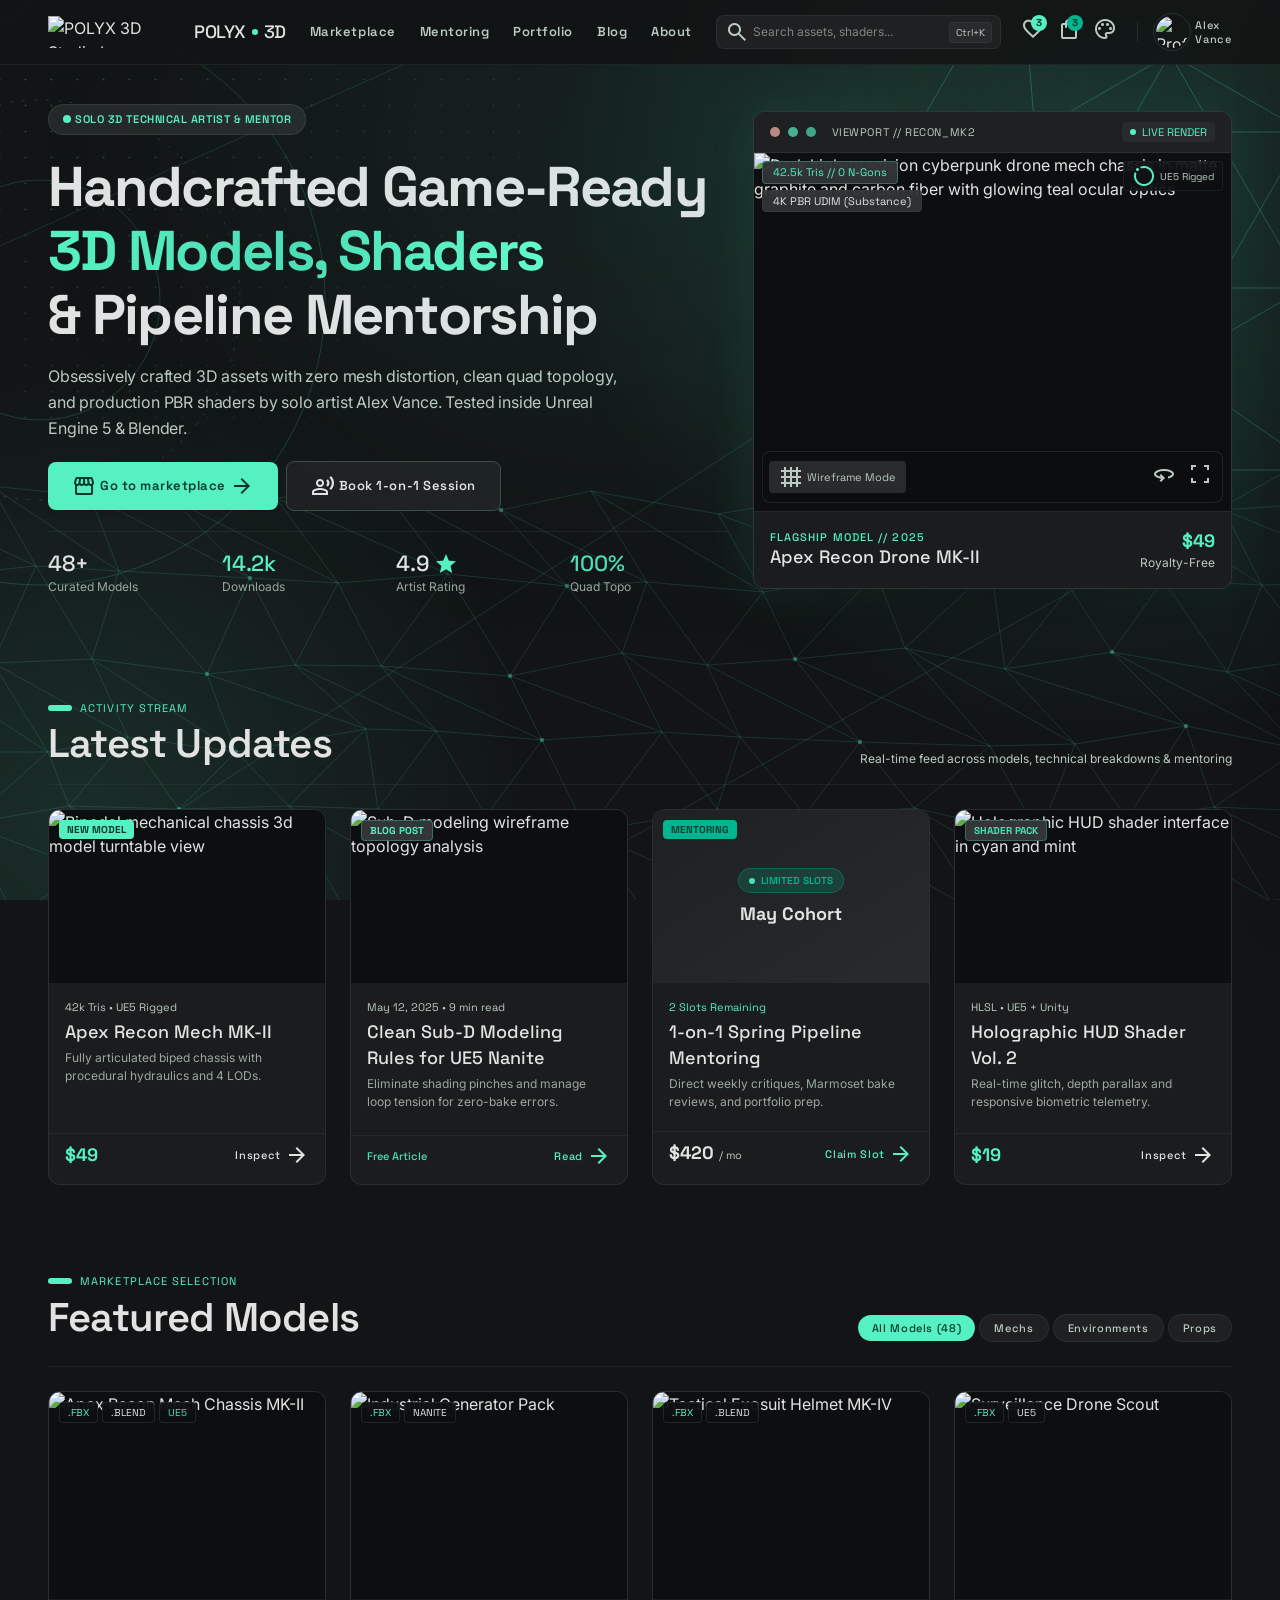
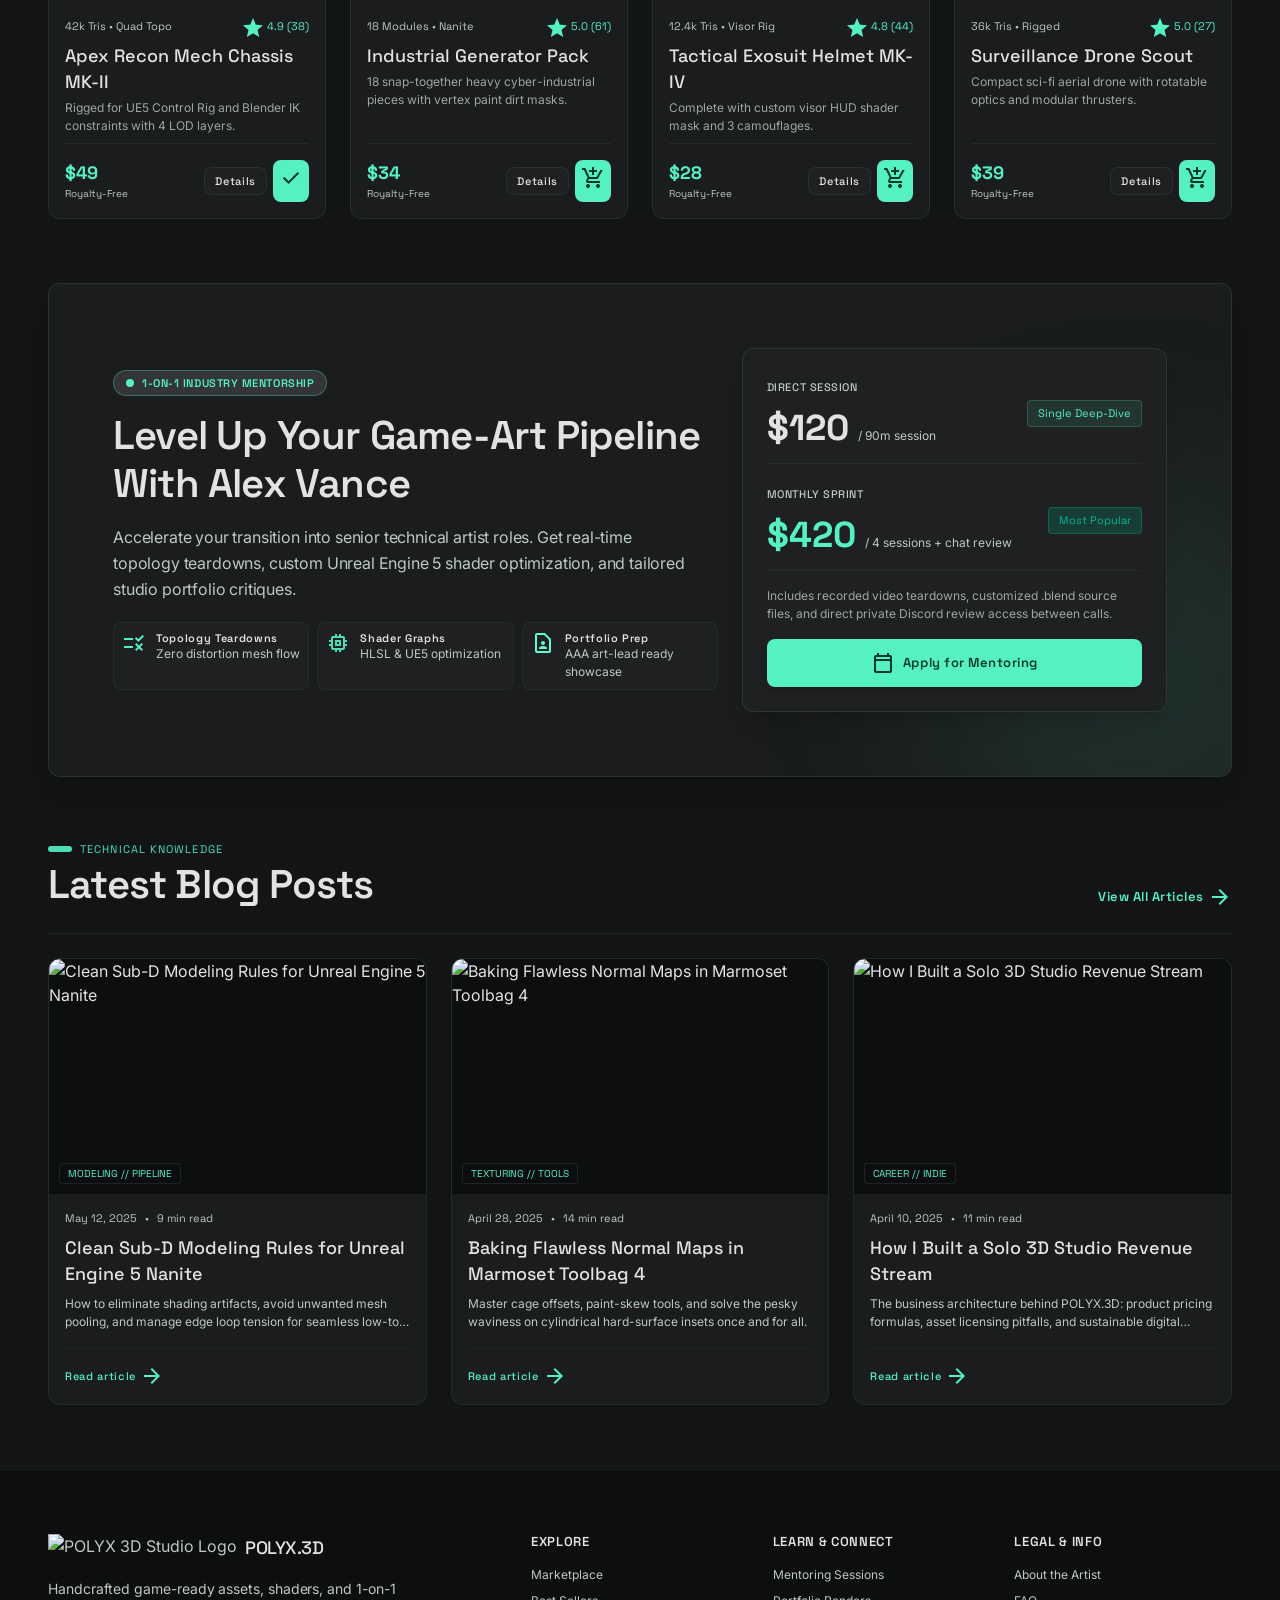
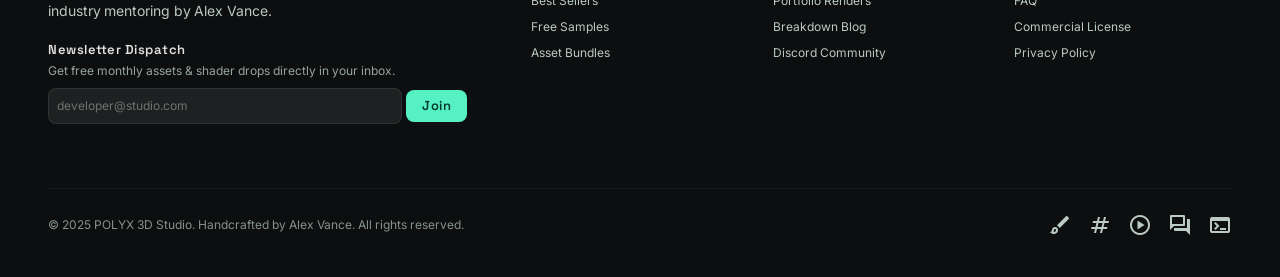
==== commit 81266285: "4" ====
--- a/index.html
+++ b/index.html
@@ -8,12 +8,13 @@
 <link rel="preconnect" href="https://fonts.gstatic.com" crossorigin>
 <link href="https://fonts.googleapis.com/css2?family=Inter:wght@400;500;600&family=Space+Grotesk:wght@500;600;700&display=swap" rel="stylesheet">
 <link href="https://fonts.googleapis.com/css2?family=Material+Symbols+Outlined:opsz,wght,FILL,GRAD@20..48,100..700,0..1,-50..200" rel="stylesheet">
+<script>try{var a=localStorage.getItem("polyx:accent");if(a)document.documentElement.setAttribute("data-accent",a)}catch(e){}</script>
 <link rel="stylesheet" href="css/site.css">
 </head>
 <body class="bg-surface font-body-md text-on-surface antialiased selection:bg-primary-container selection:text-on-primary-container min-h-screen flex flex-col justify-between" data-page="index" data-active="">
 <div id="site-header"></div>
-<main class="w-full pt-16 bg-surface min-h-[calc(100vh-16rem)]"><div class="flex flex-col w-full">
-<div class="relative w-full overflow-hidden bg-surface pb-space-2xl">
+<main class="w-full pt-16 min-h-[calc(100vh-16rem)]"><div class="flex flex-col w-full">
+<div class="relative w-full overflow-hidden pb-space-2xl">
 <div class="pointer-events-none absolute -top-40 left-1/2 -translate-x-1/2 w-[760px] h-[480px] bg-primary/10 rounded-full blur-[140px] opacity-70"></div>
 <section class="max-w-7xl mx-auto px-margin-mobile md:px-margin-tablet lg:px-margin pt-space-xl pb-space-2xl">
 <div class="grid grid-cols-1 lg:grid-cols-12 gap-gutter items-center">
@@ -79,7 +80,7 @@
 </div>
 <div class="relative aspect-[4/3] w-full bg-surface-container-lowest overflow-hidden group">
 <img alt="Dark high-precision cyberpunk drone mech chassis in matte graphite and carbon fiber with glowing teal ocular optics" class="w-full h-full object-cover transition-transform duration-500 group-hover:scale-105" src="https://lh3.googleusercontent.com/aida-public/[base64]"/>
-<div class="absolute inset-0 pointer-events-none opacity-0 transition-opacity duration-300 bg-[linear-gradient(to_right,#56f1c218_1px,transparent_1px),linear-gradient(to_bottom,#56f1c218_1px,transparent_1px)] bg-[size:16px_16px] mix-blend-screen" id="hero-wireframe-overlay"></div>
+<div class="absolute inset-0 pointer-events-none opacity-0 transition-opacity duration-300 bg-[linear-gradient(to_right,rgb(var(--g-56f1c2)/0.0941)_1px,transparent_1px),linear-gradient(to_bottom,rgb(var(--g-56f1c2)/0.0941)_1px,transparent_1px)] bg-[size:16px_16px] mix-blend-screen" id="hero-wireframe-overlay"></div>
 <div class="absolute top-space-sm left-space-sm flex flex-col gap-1.5 items-start">
 <span class="bg-surface-container-highest/90 backdrop-blur text-primary font-code-tech text-[11px] px-2.5 py-0.5 rounded border border-primary/30">
                 42.5k Tris // 0 N-Gons
@@ -240,7 +241,7 @@
 <button class="bg-surface-container hover:bg-surface-container-high border border-outline-variant/40 text-on-surface-variant hover:text-on-surface font-label-sm text-label-sm px-3.5 py-1.5 rounded-full transition-all" data-filter="props">Props</button>
 </div>
 </div>
-<div class="grid grid-cols-1 md:grid-cols-2 lg:grid-cols-4 gap-gutter pt-space-lg" id="featured-grid"></div><template id="tpl-featured"><div class="group relative bg-surface-container-low border border-outline-variant/40 hover:border-primary rounded-xl overflow-hidden flex flex-col transition-all duration-300 hover:-translate-y-1 hover:shadow-[0_8px_24px_-4px_rgba(86,241,194,0.15)]">
+<div class="grid grid-cols-1 md:grid-cols-2 lg:grid-cols-4 gap-gutter pt-space-lg" id="featured-grid"></div><template id="tpl-featured"><div class="group relative bg-surface-container-low border border-outline-variant/40 hover:border-primary rounded-xl overflow-hidden flex flex-col transition-all duration-300 hover:-translate-y-1 hover:shadow-[0_8px_24px_-4px_rgb(var(--g-56f1c2)/0.15)]">
 <div class="relative aspect-[4/3] w-full bg-surface-container-lowest overflow-hidden">
 <img alt="Apex Recon Mech Chassis" class="w-full h-full object-cover transition-transform duration-300 group-hover:scale-105" data-b-alt="title" data-b-src="img" src="https://lh3.googleusercontent.com/aida-public/[base64]"/>
 <div class="absolute top-2.5 left-2.5 flex items-center gap-1" data-chips="1">
--- a/css/site.css
+++ b/css/site.css
@@ -1 +1 @@
-*,:after,:before{--tw-border-spacing-x:0;--tw-border-spacing-y:0;--tw-translate-x:0;--tw-translate-y:0;--tw-rotate:0;--tw-skew-x:0;--tw-skew-y:0;--tw-scale-x:1;--tw-scale-y:1;--tw-pan-x: ;--tw-pan-y: ;--tw-pinch-zoom: ;--tw-scroll-snap-strictness:proximity;--tw-gradient-from-position: ;--tw-gradient-via-position: ;--tw-gradient-to-position: ;--tw-ordinal: ;--tw-slashed-zero: ;--tw-numeric-figure: ;--tw-numeric-spacing: ;--tw-numeric-fraction: ;--tw-ring-inset: ;--tw-ring-offset-width:0px;--tw-ring-offset-color:#fff;--tw-ring-color:rgba(59,130,246,.5);--tw-ring-offset-shadow:0 0 #0000;--tw-ring-shadow:0 0 #0000;--tw-shadow:0 0 #0000;--tw-shadow-colored:0 0 #0000;--tw-blur: ;--tw-brightness: ;--tw-contrast: ;--tw-grayscale: ;--tw-hue-rotate: ;--tw-invert: ;--tw-saturate: ;--tw-sepia: ;--tw-drop-shadow: ;--tw-backdrop-blur: ;--tw-backdrop-brightness: ;--tw-backdrop-contrast: ;--tw-backdrop-grayscale: ;--tw-backdrop-hue-rotate: ;--tw-backdrop-invert: ;--tw-backdrop-opacity: ;--tw-backdrop-saturate: ;--tw-backdrop-sepia: ;--tw-contain-size: ;--tw-contain-layout: ;--tw-contain-paint: ;--tw-contain-style: }::backdrop{--tw-border-spacing-x:0;--tw-border-spacing-y:0;--tw-translate-x:0;--tw-translate-y:0;--tw-rotate:0;--tw-skew-x:0;--tw-skew-y:0;--tw-scale-x:1;--tw-scale-y:1;--tw-pan-x: ;--tw-pan-y: ;--tw-pinch-zoom: ;--tw-scroll-snap-strictness:proximity;--tw-gradient-from-position: ;--tw-gradient-via-position: ;--tw-gradient-to-position: ;--tw-ordinal: ;--tw-slashed-zero: ;--tw-numeric-figure: ;--tw-numeric-spacing: ;--tw-numeric-fraction: ;--tw-ring-inset: ;--tw-ring-offset-width:0px;--tw-ring-offset-color:#fff;--tw-ring-color:rgba(59,130,246,.5);--tw-ring-offset-shadow:0 0 #0000;--tw-ring-shadow:0 0 #0000;--tw-shadow:0 0 #0000;--tw-shadow-colored:0 0 #0000;--tw-blur: ;--tw-brightness: ;--tw-contrast: ;--tw-grayscale: ;--tw-hue-rotate: ;--tw-invert: ;--tw-saturate: ;--tw-sepia: ;--tw-drop-shadow: ;--tw-backdrop-blur: ;--tw-backdrop-brightness: ;--tw-backdrop-contrast: ;--tw-backdrop-grayscale: ;--tw-backdrop-hue-rotate: ;--tw-backdrop-invert: ;--tw-backdrop-opacity: ;--tw-backdrop-saturate: ;--tw-backdrop-sepia: ;--tw-contain-size: ;--tw-contain-layout: ;--tw-contain-paint: ;--tw-contain-style: }/*! tailwindcss v3.4.19 | MIT License | https://tailwindcss.com*/*,:after,:before{box-sizing:border-box;border:0 solid #e5e7eb}:after,:before{--tw-content:""}:host,html{line-height:1.5;-webkit-text-size-adjust:100%;-moz-tab-size:4;-o-tab-size:4;tab-size:4;font-family:ui-sans-serif,system-ui,sans-serif,Apple Color Emoji,Segoe UI Emoji,Segoe UI Symbol,Noto Color Emoji;font-feature-settings:normal;font-variation-settings:normal;-webkit-tap-highlight-color:transparent}body{margin:0;line-height:inherit}hr{height:0;color:inherit;border-top-width:1px}abbr:where([title]){-webkit-text-decoration:underline dotted;text-decoration:underline dotted}h1,h2,h3,h4,h5,h6{font-size:inherit;font-weight:inherit}a{color:inherit;text-decoration:inherit}b,strong{font-weight:bolder}code,kbd,pre,samp{font-family:ui-monospace,SFMono-Regular,Menlo,Monaco,Consolas,Liberation Mono,Courier New,monospace;font-feature-settings:normal;font-variation-settings:normal;font-size:1em}small{font-size:80%}sub,sup{font-size:75%;line-height:0;position:relative;vertical-align:baseline}sub{bottom:-.25em}sup{top:-.5em}table{text-indent:0;border-color:inherit;border-collapse:collapse}button,input,optgroup,select,textarea{font-family:inherit;font-feature-settings:inherit;font-variation-settings:inherit;font-size:100%;font-weight:inherit;line-height:inherit;letter-spacing:inherit;color:inherit;margin:0;padding:0}button,select{text-transform:none}button,input:where([type=button]),input:where([type=reset]),input:where([type=submit]){-webkit-appearance:button;background-color:transparent;background-image:none}:-moz-focusring{outline:auto}:-moz-ui-invalid{box-shadow:none}progress{vertical-align:baseline}::-webkit-inner-spin-button,::-webkit-outer-spin-button{height:auto}[type=search]{-webkit-appearance:textfield;outline-offset:-2px}::-webkit-search-decoration{-webkit-appearance:none}::-webkit-file-upload-button{-webkit-appearance:button;font:inherit}summary{display:list-item}blockquote,dd,dl,figure,h1,h2,h3,h4,h5,h6,hr,p,pre{margin:0}fieldset{margin:0}fieldset,legend{padding:0}menu,ol,ul{list-style:none;margin:0;padding:0}dialog{padding:0}textarea{resize:vertical}input::-moz-placeholder,textarea::-moz-placeholder{opacity:1;color:#9ca3af}input::placeholder,textarea::placeholder{opacity:1;color:#9ca3af}[role=button],button{cursor:pointer}:disabled{cursor:default}audio,canvas,embed,iframe,img,object,svg,video{display:block;vertical-align:middle}img,video{max-width:100%;height:auto}[hidden]:where(:not([hidden=until-found])){display:none}body,html{margin:0;padding:0}body{overscroll-behavior:none}html{scroll-behavior:smooth}.sr-only{position:absolute;width:1px;height:1px;padding:0;margin:-1px;overflow:hidden;clip:rect(0,0,0,0);white-space:nowrap;border-width:0}.pointer-events-none{pointer-events:none}.fixed{position:fixed}.absolute{position:absolute}.relative{position:relative}.sticky{position:sticky}.-inset-1{inset:-.25rem}.inset-0{inset:0}.inset-x-0{left:0;right:0}.-bottom-16{bottom:-4rem}.-bottom-24{bottom:-6rem}.-left-1\.5{left:-.375rem}.-left-32{left:-8rem}.-right-16{right:-4rem}.-right-24{right:-6rem}.-right-32{right:-8rem}.-top-0\.5{top:-.125rem}.-top-24{top:-6rem}.-top-3{top:-.75rem}.-top-32{top:-8rem}.-top-40{top:-10rem}.bottom-0{bottom:0}.bottom-2{bottom:.5rem}.bottom-2\.5{bottom:.625rem}.bottom-6{bottom:1.5rem}.bottom-space-md{bottom:1rem}.bottom-space-sm{bottom:.5rem}.left-0{left:0}.left-1{left:.25rem}.left-1\/2{left:50%}.left-1\/4{left:25%}.left-2{left:.5rem}.left-2\.5{left:.625rem}.left-3{left:.75rem}.left-8{left:2rem}.left-space-md{left:1rem}.left-space-sm{left:.5rem}.right-0{right:0}.right-0\.5{right:.125rem}.right-1{right:.25rem}.right-1\/4{right:25%}.right-10{right:2.5rem}.right-2{right:.5rem}.right-2\.5{right:.625rem}.right-3{right:.75rem}.right-8{right:2rem}.right-space-md{right:1rem}.right-space-sm{right:.5rem}.top-0{top:0}.top-0\.5{top:.125rem}.top-1\/2{top:50%}.top-1\/3{top:33.333333%}.top-1\/4{top:25%}.top-2{top:.5rem}.top-2\.5{top:.625rem}.top-20{top:5rem}.top-3\.5{top:.875rem}.top-8{top:2rem}.top-full{top:100%}.top-space-md{top:1rem}.top-space-sm{top:.5rem}.z-10{z-index:10}.z-20{z-index:20}.z-50{z-index:50}.z-\[60\]{z-index:60}.z-\[70\]{z-index:70}.z-\[90\]{z-index:90}.col-span-full{grid-column:1/-1}.-mx-space-lg{margin-left:-1.5rem;margin-right:-1.5rem}.mx-auto{margin-left:auto;margin-right:auto}.my-space-2xl{margin-top:4rem;margin-bottom:4rem}.my-space-md{margin-top:1rem;margin-bottom:1rem}.my-space-xs{margin-top:.25rem;margin-bottom:.25rem}.-mb-space-lg{margin-bottom:-1.5rem}.-mt-0{margin-top:0}.mb-1{margin-bottom:.25rem}.mb-2{margin-bottom:.5rem}.mb-3{margin-bottom:.75rem}.mb-space-2xl{margin-bottom:4rem}.mb-space-lg{margin-bottom:1.5rem}.mb-space-md{margin-bottom:1rem}.mb-space-sm{margin-bottom:.5rem}.mb-space-xl{margin-bottom:2.5rem}.mb-space-xs{margin-bottom:.25rem}.ml-1{margin-left:.25rem}.ml-2,.ml-space-sm{margin-left:.5rem}.mr-2{margin-right:.5rem}.mt-0\.5{margin-top:.125rem}.mt-1{margin-top:.25rem}.mt-1\.5{margin-top:.375rem}.mt-2{margin-top:.5rem}.mt-2\.5{margin-top:.625rem}.mt-space-2xl{margin-top:4rem}.mt-space-lg{margin-top:1.5rem}.mt-space-md{margin-top:1rem}.mt-space-sm{margin-top:.5rem}.mt-space-xl{margin-top:2.5rem}.mt-space-xs{margin-top:.25rem}.line-clamp-1{-webkit-line-clamp:1}.line-clamp-1,.line-clamp-2{overflow:hidden;display:-webkit-box;-webkit-box-orient:vertical}.line-clamp-2{-webkit-line-clamp:2}.block{display:block}.inline-block{display:inline-block}.flex{display:flex}.inline-flex{display:inline-flex}.table{display:table}.grid{display:grid}.hidden{display:none}.aspect-\[16\/10\]{aspect-ratio:16/10}.aspect-\[4\/3\]{aspect-ratio:4/3}.aspect-video{aspect-ratio:16/9}.h-1{height:.25rem}.h-1\.5{height:.375rem}.h-10{height:2.5rem}.h-12{height:3rem}.h-16{height:4rem}.h-2{height:.5rem}.h-2\.5{height:.625rem}.h-28{height:7rem}.h-3\.5{height:.875rem}.h-32{height:8rem}.h-36{height:9rem}.h-4{height:1rem}.h-40{height:10rem}.h-5{height:1.25rem}.h-7{height:1.75rem}.h-8{height:2rem}.h-80{height:20rem}.h-9{height:2.25rem}.h-96{height:24rem}.h-\[32rem\]{height:32rem}.h-\[480px\]{height:480px}.h-full{height:100%}.h-px{height:1px}.min-h-\[calc\(100vh-16rem\)\]{min-height:calc(100vh - 16rem)}.min-h-screen{min-height:100vh}.w-1\.5{width:.375rem}.w-10{width:2.5rem}.w-12{width:3rem}.w-16{width:4rem}.w-2{width:.5rem}.w-2\.5{width:.625rem}.w-20{width:5rem}.w-3\.5{width:.875rem}.w-32{width:8rem}.w-36{width:9rem}.w-4{width:1rem}.w-48{width:12rem}.w-6{width:1.5rem}.w-7{width:1.75rem}.w-8{width:2rem}.w-80{width:20rem}.w-9{width:2.25rem}.w-96{width:24rem}.w-\[32rem\]{width:32rem}.w-\[420px\]{width:420px}.w-\[760px\]{width:760px}.w-auto{width:auto}.w-full{width:100%}.w-px{width:1px}.min-w-0{min-width:0}.min-w-\[280px\]{min-width:280px}.max-w-2xl{max-width:42rem}.max-w-3xl{max-width:48rem}.max-w-4xl{max-width:56rem}.max-w-5xl{max-width:64rem}.max-w-7xl{max-width:80rem}.max-w-\[90vw\]{max-width:90vw}.max-w-md{max-width:28rem}.max-w-sm{max-width:24rem}.max-w-xl{max-width:36rem}.flex-1{flex:1 1 0%}.shrink-0{flex-shrink:0}.-translate-x-1\/2{--tw-translate-x:-50%}.-translate-x-1\/2,.-translate-x-\[2px\]{transform:translate(var(--tw-translate-x),var(--tw-translate-y)) rotate(var(--tw-rotate)) skewX(var(--tw-skew-x)) skewY(var(--tw-skew-y)) scaleX(var(--tw-scale-x)) scaleY(var(--tw-scale-y))}.-translate-x-\[2px\]{--tw-translate-x:-2px}.translate-x-\[2px\]{--tw-translate-x:2px}.translate-x-\[2px\],.translate-x-full{transform:translate(var(--tw-translate-x),var(--tw-translate-y)) rotate(var(--tw-rotate)) skewX(var(--tw-skew-x)) skewY(var(--tw-skew-y)) scaleX(var(--tw-scale-x)) scaleY(var(--tw-scale-y))}.translate-x-full{--tw-translate-x:100%}.-skew-x-2{--tw-skew-x:-2deg}.-skew-x-2,.skew-x-3{transform:translate(var(--tw-translate-x),var(--tw-translate-y)) rotate(var(--tw-rotate)) skewX(var(--tw-skew-x)) skewY(var(--tw-skew-y)) scaleX(var(--tw-scale-x)) scaleY(var(--tw-scale-y))}.skew-x-3{--tw-skew-x:3deg}.scale-75{--tw-scale-x:.75;--tw-scale-y:.75}.scale-75,.transform{transform:translate(var(--tw-translate-x),var(--tw-translate-y)) rotate(var(--tw-rotate)) skewX(var(--tw-skew-x)) skewY(var(--tw-skew-y)) scaleX(var(--tw-scale-x)) scaleY(var(--tw-scale-y))}@keyframes ping{75%,to{transform:scale(2);opacity:0}}.animate-ping{animation:ping 1s cubic-bezier(0,0,.2,1) infinite}@keyframes pulse{50%{opacity:.5}}.animate-pulse{animation:pulse 2s cubic-bezier(.4,0,.6,1) infinite}@keyframes spin{to{transform:rotate(1turn)}}.animate-spin{animation:spin 1s linear infinite}.cursor-grab{cursor:grab}.cursor-not-allowed{cursor:not-allowed}.cursor-pointer{cursor:pointer}.select-none{-webkit-user-select:none;-moz-user-select:none;user-select:none}.appearance-none{-webkit-appearance:none;-moz-appearance:none;appearance:none}.grid-cols-1{grid-template-columns:repeat(1,minmax(0,1fr))}.grid-cols-2{grid-template-columns:repeat(2,minmax(0,1fr))}.grid-cols-3{grid-template-columns:repeat(3,minmax(0,1fr))}.grid-cols-5{grid-template-columns:repeat(5,minmax(0,1fr))}.flex-col{flex-direction:column}.flex-wrap{flex-wrap:wrap}.items-start{align-items:flex-start}.items-end{align-items:flex-end}.items-center{align-items:center}.items-baseline{align-items:baseline}.items-stretch{align-items:stretch}.justify-start{justify-content:flex-start}.justify-end{justify-content:flex-end}.justify-center{justify-content:center}.justify-between{justify-content:space-between}.gap-0\.5{gap:.125rem}.gap-1{gap:.25rem}.gap-1\.5{gap:.375rem}.gap-2{gap:.5rem}.gap-2\.5{gap:.625rem}.gap-3{gap:.75rem}.gap-gutter,.gap-space-lg{gap:1.5rem}.gap-space-md{gap:1rem}.gap-space-sm{gap:.5rem}.gap-space-xs{gap:.25rem}.space-y-0\.5>:not([hidden])~:not([hidden]){--tw-space-y-reverse:0;margin-top:calc(.125rem*(1 - var(--tw-space-y-reverse)));margin-bottom:calc(.125rem*var(--tw-space-y-reverse))}.space-y-1>:not([hidden])~:not([hidden]){--tw-space-y-reverse:0;margin-top:calc(.25rem*(1 - var(--tw-space-y-reverse)));margin-bottom:calc(.25rem*var(--tw-space-y-reverse))}.space-y-2>:not([hidden])~:not([hidden]){--tw-space-y-reverse:0;margin-top:calc(.5rem*(1 - var(--tw-space-y-reverse)));margin-bottom:calc(.5rem*var(--tw-space-y-reverse))}.space-y-2\.5>:not([hidden])~:not([hidden]){--tw-space-y-reverse:0;margin-top:calc(.625rem*(1 - var(--tw-space-y-reverse)));margin-bottom:calc(.625rem*var(--tw-space-y-reverse))}.space-y-space-lg>:not([hidden])~:not([hidden]){--tw-space-y-reverse:0;margin-top:calc(1.5rem*(1 - var(--tw-space-y-reverse)));margin-bottom:calc(1.5rem*var(--tw-space-y-reverse))}.space-y-space-md>:not([hidden])~:not([hidden]){--tw-space-y-reverse:0;margin-top:calc(1rem*(1 - var(--tw-space-y-reverse)));margin-bottom:calc(1rem*var(--tw-space-y-reverse))}.space-y-space-sm>:not([hidden])~:not([hidden]){--tw-space-y-reverse:0;margin-top:calc(.5rem*(1 - var(--tw-space-y-reverse)));margin-bottom:calc(.5rem*var(--tw-space-y-reverse))}.space-y-space-xl>:not([hidden])~:not([hidden]){--tw-space-y-reverse:0;margin-top:calc(2.5rem*(1 - var(--tw-space-y-reverse)));margin-bottom:calc(2.5rem*var(--tw-space-y-reverse))}.space-y-space-xs>:not([hidden])~:not([hidden]){--tw-space-y-reverse:0;margin-top:calc(.25rem*(1 - var(--tw-space-y-reverse)));margin-bottom:calc(.25rem*var(--tw-space-y-reverse))}.divide-y>:not([hidden])~:not([hidden]){--tw-divide-y-reverse:0;border-top-width:calc(1px*(1 - var(--tw-divide-y-reverse)));border-bottom-width:calc(1px*var(--tw-divide-y-reverse))}.divide-\[\#293630\]\/60>:not([hidden])~:not([hidden]){border-color:rgba(41,54,48,.6)}.self-start{align-self:flex-start}.overflow-hidden{overflow:hidden}.overflow-x-auto{overflow-x:auto}.overflow-y-auto{overflow-y:auto}.truncate{overflow:hidden;text-overflow:ellipsis}.truncate,.whitespace-nowrap{white-space:nowrap}.rounded{border-radius:.25rem}.rounded-2xl{border-radius:1rem}.rounded-full{border-radius:9999px}.rounded-lg{border-radius:.5rem}.rounded-md{border-radius:.375rem}.rounded-xl{border-radius:.75rem}.rounded-b-2xl{border-bottom-right-radius:1rem;border-bottom-left-radius:1rem}.border{border-width:1px}.border-b{border-bottom-width:1px}.border-b-2{border-bottom-width:2px}.border-l{border-left-width:1px}.border-t{border-top-width:1px}.border-none{border-style:none}.border-\[\#293630\]{--tw-border-opacity:1;border-color:rgb(41 54 48/var(--tw-border-opacity,1))}.border-\[\#293630\]\/40{border-color:rgba(41,54,48,.4)}.border-\[\#293630\]\/60{border-color:rgba(41,54,48,.6)}.border-\[\#293630\]\/70{border-color:rgba(41,54,48,.7)}.border-\[\#293630\]\/80{border-color:rgba(41,54,48,.8)}.border-\[\#2dd4a7\]{--tw-border-opacity:1;border-color:rgb(45 212 167/var(--tw-border-opacity,1))}.border-\[\#2dd4a7\]\/30{border-color:rgba(45,212,167,.3)}.border-\[\#2dd4a7\]\/40{border-color:rgba(45,212,167,.4)}.border-\[\#2dd4a7\]\/50{border-color:rgba(45,212,167,.5)}.border-outline-variant{--tw-border-opacity:1;border-color:rgb(var(--c-outline-variant)/var(--tw-border-opacity,1))}.border-outline-variant\/20{border-color:rgb(var(--c-outline-variant)/.2)}.border-outline-variant\/30{border-color:rgb(var(--c-outline-variant)/.3)}.border-outline-variant\/40{border-color:rgb(var(--c-outline-variant)/.4)}.border-outline-variant\/50{border-color:rgb(var(--c-outline-variant)/.5)}.border-outline-variant\/60{border-color:rgb(var(--c-outline-variant)/.6)}.border-primary{--tw-border-opacity:1;border-color:rgb(var(--c-primary)/var(--tw-border-opacity,1))}.border-primary\/20{border-color:rgb(var(--c-primary)/.2)}.border-primary\/30{border-color:rgb(var(--c-primary)/.3)}.border-secondary-container\/30{border-color:rgba(0,182,145,.3)}.border-secondary\/30{border-color:rgba(77,221,182,.3)}.bg-\[\#00b691\]\/5{background-color:rgba(0,182,145,.05)}.bg-\[\#0b0d0e\]{--tw-bg-opacity:1;background-color:rgb(11 13 14/var(--tw-bg-opacity,1))}.bg-\[\#0c0e0f\]{--tw-bg-opacity:1;background-color:rgb(12 14 15/var(--tw-bg-opacity,1))}.bg-\[\#0c0e0f\]\/80{background-color:rgba(12,14,15,.8)}.bg-\[\#0c0e0f\]\/85{background-color:rgba(12,14,15,.85)}.bg-\[\#0c0e0f\]\/90{background-color:rgba(12,14,15,.9)}.bg-\[\#121618\]{--tw-bg-opacity:1;background-color:rgb(18 22 24/var(--tw-bg-opacity,1))}.bg-\[\#15191b\]\/90{background-color:rgba(21,25,27,.9)}.bg-\[\#171c1e\]{--tw-bg-opacity:1;background-color:rgb(23 28 30/var(--tw-bg-opacity,1))}.bg-\[\#171c1e\]\/90{background-color:rgba(23,28,30,.9)}.bg-\[\#172421\]{--tw-bg-opacity:1;background-color:rgb(23 36 33/var(--tw-bg-opacity,1))}.bg-\[\#2dd4a7\]{--tw-bg-opacity:1;background-color:rgb(45 212 167/var(--tw-bg-opacity,1))}.bg-\[\#2dd4a7\]\/5{background-color:rgba(45,212,167,.05)}.bg-black\/50{background-color:rgba(0,0,0,.5)}.bg-error{--tw-bg-opacity:1;background-color:rgb(255 180 171/var(--tw-bg-opacity,1))}.bg-error-container{--tw-bg-opacity:1;background-color:rgb(147 0 10/var(--tw-bg-opacity,1))}.bg-error\/70{background-color:hsla(6,100%,84%,.7)}.bg-outline-variant\/40{background-color:rgb(var(--c-outline-variant)/.4)}.bg-primary{--tw-bg-opacity:1;background-color:rgb(var(--c-primary)/var(--tw-bg-opacity,1))}.bg-primary-container{--tw-bg-opacity:1;background-color:rgb(45 212 167/var(--tw-bg-opacity,1))}.bg-primary\/10{background-color:rgb(var(--c-primary)/.1)}.bg-primary\/15{background-color:rgb(var(--c-primary)/.15)}.bg-primary\/20{background-color:rgb(var(--c-primary)/.2)}.bg-primary\/5{background-color:rgb(var(--c-primary)/.05)}.bg-primary\/70{background-color:rgb(var(--c-primary)/.7)}.bg-secondary{--tw-bg-opacity:1;background-color:rgb(77 221 182/var(--tw-bg-opacity,1))}.bg-secondary-container{--tw-bg-opacity:1;background-color:rgb(0 182 145/var(--tw-bg-opacity,1))}.bg-secondary-container\/10{background-color:rgba(0,182,145,.1)}.bg-secondary-container\/20{background-color:rgba(0,182,145,.2)}.bg-secondary-container\/5{background-color:rgba(0,182,145,.05)}.bg-secondary\/70{background-color:rgba(77,221,182,.7)}.bg-surface{--tw-bg-opacity:1;background-color:rgb(var(--c-surface)/var(--tw-bg-opacity,1))}.bg-surface-container{--tw-bg-opacity:1;background-color:rgb(30 32 33/var(--tw-bg-opacity,1))}.bg-surface-container-high{--tw-bg-opacity:1;background-color:rgb(40 42 43/var(--tw-bg-opacity,1))}.bg-surface-container-high\/80{background-color:rgba(40,42,43,.8)}.bg-surface-container-high\/90{background-color:rgba(40,42,43,.9)}.bg-surface-container-highest{--tw-bg-opacity:1;background-color:rgb(51 53 54/var(--tw-bg-opacity,1))}.bg-surface-container-highest\/90{background-color:rgba(51,53,54,.9)}.bg-surface-container-low{--tw-bg-opacity:1;background-color:rgb(26 28 29/var(--tw-bg-opacity,1))}.bg-surface-container-low\/70{background-color:rgba(26,28,29,.7)}.bg-surface-container-lowest{--tw-bg-opacity:1;background-color:rgb(12 14 15/var(--tw-bg-opacity,1))}.bg-surface-container-lowest\/50{background-color:rgba(12,14,15,.5)}.bg-surface-container-lowest\/70{background-color:rgba(12,14,15,.7)}.bg-surface-container-lowest\/80{background-color:rgba(12,14,15,.8)}.bg-surface-container-lowest\/85{background-color:rgba(12,14,15,.85)}.bg-surface-container-lowest\/90{background-color:rgba(12,14,15,.9)}.bg-surface-container\/40{background-color:rgba(30,32,33,.4)}.bg-surface-container\/50{background-color:rgba(30,32,33,.5)}.bg-surface\/85{background-color:rgb(var(--c-surface)/.85)}.bg-transparent{background-color:transparent}.bg-\[linear-gradient\(rgba\(18\2c 20\2c 21\2c 0\)_50\%\2c rgba\(18\2c 20\2c 21\2c 0\.6\)_50\%\)\]{background-image:linear-gradient(rgba(18,20,21,0) 50%,rgba(18,20,21,.6) 0)}.bg-\[linear-gradient\(to_right\2c \#2dd4a715_1px\2c transparent_1px\)\2c linear-gradient\(to_bottom\2c \#2dd4a715_1px\2c transparent_1px\)\]{background-image:linear-gradient(90deg,#2dd4a715 1px,transparent 0),linear-gradient(180deg,#2dd4a715 1px,transparent 0)}.bg-\[linear-gradient\(to_right\2c \#56f1c218_1px\2c transparent_1px\)\2c linear-gradient\(to_bottom\2c \#56f1c218_1px\2c transparent_1px\)\]{background-image:linear-gradient(90deg,#56f1c218 1px,transparent 0),linear-gradient(180deg,#56f1c218 1px,transparent 0)}.bg-\[radial-gradient\(\#2dd4a7_1px\2c transparent_1px\)\]{background-image:radial-gradient(#2dd4a7 1px,transparent 0)}.bg-\[radial-gradient\(ellipse_at_center\2c _var\(--tw-gradient-stops\)\)\]{background-image:radial-gradient(ellipse at center,var(--tw-gradient-stops))}.bg-gradient-to-b{background-image:linear-gradient(to bottom,var(--tw-gradient-stops))}.bg-gradient-to-br{background-image:linear-gradient(to bottom right,var(--tw-gradient-stops))}.bg-gradient-to-r{background-image:linear-gradient(to right,var(--tw-gradient-stops))}.from-\[\#2dd4a7\]\/10{--tw-gradient-from:rgba(45,212,167,.1) var(--tw-gradient-from-position);--tw-gradient-to:rgba(45,212,167,0) var(--tw-gradient-to-position);--tw-gradient-stops:var(--tw-gradient-from),var(--tw-gradient-to)}.from-primary{--tw-gradient-from:rgb(var(--c-primary)/1) var(--tw-gradient-from-position);--tw-gradient-to:rgb(var(--c-primary)/0) var(--tw-gradient-to-position);--tw-gradient-stops:var(--tw-gradient-from),var(--tw-gradient-to)}.from-primary\/20{--tw-gradient-from:rgb(var(--c-primary)/0.2) var(--tw-gradient-from-position);--tw-gradient-to:rgb(var(--c-primary)/0) var(--tw-gradient-to-position);--tw-gradient-stops:var(--tw-gradient-from),var(--tw-gradient-to)}.from-surface-container{--tw-gradient-from:#1e2021 var(--tw-gradient-from-position);--tw-gradient-to:rgba(30,32,33,0) var(--tw-gradient-to-position);--tw-gradient-stops:var(--tw-gradient-from),var(--tw-gradient-to)}.from-surface-container-low{--tw-gradient-from:#1a1c1d var(--tw-gradient-from-position);--tw-gradient-to:rgba(26,28,29,0) var(--tw-gradient-to-position);--tw-gradient-stops:var(--tw-gradient-from),var(--tw-gradient-to)}.from-transparent{--tw-gradient-from:transparent var(--tw-gradient-from-position);--tw-gradient-to:transparent var(--tw-gradient-to-position);--tw-gradient-stops:var(--tw-gradient-from),var(--tw-gradient-to)}.via-\[\#2dd4a7\]{--tw-gradient-to:rgba(45,212,167,0) var(--tw-gradient-to-position);--tw-gradient-stops:var(--tw-gradient-from),#2dd4a7 var(--tw-gradient-via-position),var(--tw-gradient-to)}.via-primary\/5{--tw-gradient-to:rgb(var(--c-primary)/0) var(--tw-gradient-to-position);--tw-gradient-stops:var(--tw-gradient-from),rgb(var(--c-primary)/0.05) var(--tw-gradient-via-position),var(--tw-gradient-to)}.via-secondary{--tw-gradient-to:rgba(77,221,182,0) var(--tw-gradient-to-position);--tw-gradient-stops:var(--tw-gradient-from),#4dddb6 var(--tw-gradient-via-position),var(--tw-gradient-to)}.via-surface-container{--tw-gradient-to:rgba(30,32,33,0) var(--tw-gradient-to-position);--tw-gradient-stops:var(--tw-gradient-from),#1e2021 var(--tw-gradient-via-position),var(--tw-gradient-to)}.via-transparent{--tw-gradient-to:transparent var(--tw-gradient-to-position);--tw-gradient-stops:var(--tw-gradient-from),transparent var(--tw-gradient-via-position),var(--tw-gradient-to)}.to-primary-fixed{--tw-gradient-to:#63fccc var(--tw-gradient-to-position)}.to-secondary\/15{--tw-gradient-to:rgba(77,221,182,.15) var(--tw-gradient-to-position)}.to-surface-container-high{--tw-gradient-to:#282a2b var(--tw-gradient-to-position)}.to-surface-container-low{--tw-gradient-to:#1a1c1d var(--tw-gradient-to-position)}.to-surface-container-lowest{--tw-gradient-to:#0c0e0f var(--tw-gradient-to-position)}.to-transparent{--tw-gradient-to:transparent var(--tw-gradient-to-position)}.bg-\[length\:100\%_4px\]{background-size:100% 4px}.bg-\[size\:16px_16px\]{background-size:16px 16px}.bg-\[size\:24px_24px\]{background-size:24px 24px}.bg-clip-text{-webkit-background-clip:text;background-clip:text}.fill-error{fill:#ffb4ab}.fill-primary{fill:rgb(var(--c-primary)/1)}.fill-primary\/70{fill:rgb(var(--c-primary)/.7)}.object-contain{-o-object-fit:contain;object-fit:contain}.object-cover{-o-object-fit:cover;object-fit:cover}.p-0\.5{padding:.125rem}.p-1{padding:.25rem}.p-1\.5{padding:.375rem}.p-2{padding:.5rem}.p-3{padding:.75rem}.p-4{padding:1rem}.p-space-2xl{padding:4rem}.p-space-lg{padding:1.5rem}.p-space-md{padding:1rem}.p-space-sm{padding:.5rem}.p-space-xl{padding:2.5rem}.p-space-xs{padding:.25rem}.px-1{padding-left:.25rem;padding-right:.25rem}.px-1\.5{padding-left:.375rem;padding-right:.375rem}.px-2{padding-left:.5rem;padding-right:.5rem}.px-2\.5{padding-left:.625rem;padding-right:.625rem}.px-3{padding-left:.75rem;padding-right:.75rem}.px-3\.5{padding-left:.875rem;padding-right:.875rem}.px-margin-mobile{padding-left:1rem;padding-right:1rem}.px-space-lg{padding-left:1.5rem;padding-right:1.5rem}.px-space-md{padding-left:1rem;padding-right:1rem}.px-space-sm{padding-left:.5rem;padding-right:.5rem}.px-space-xl{padding-left:2.5rem;padding-right:2.5rem}.py-0\.5{padding-top:.125rem;padding-bottom:.125rem}.py-1{padding-top:.25rem;padding-bottom:.25rem}.py-1\.5{padding-top:.375rem;padding-bottom:.375rem}.py-2{padding-top:.5rem;padding-bottom:.5rem}.py-2\.5{padding-top:.625rem;padding-bottom:.625rem}.py-3{padding-top:.75rem;padding-bottom:.75rem}.py-3\.5{padding-top:.875rem;padding-bottom:.875rem}.py-space-2xl{padding-top:4rem;padding-bottom:4rem}.py-space-lg{padding-top:1.5rem;padding-bottom:1.5rem}.py-space-md{padding-top:1rem;padding-bottom:1rem}.py-space-sm{padding-top:.5rem;padding-bottom:.5rem}.py-space-xl{padding-top:2.5rem;padding-bottom:2.5rem}.pb-space-2xl{padding-bottom:4rem}.pb-space-lg{padding-bottom:1.5rem}.pb-space-md{padding-bottom:1rem}.pb-space-sm{padding-bottom:.5rem}.pb-space-xl{padding-bottom:2.5rem}.pl-9{padding-left:2.25rem}.pr-0{padding-right:0}.pr-2{padding-right:.5rem}.pr-20{padding-right:5rem}.pt-0{padding-top:0}.pt-1{padding-top:.25rem}.pt-16{padding-top:4rem}.pt-2{padding-top:.5rem}.pt-space-2xl{padding-top:4rem}.pt-space-lg{padding-top:1.5rem}.pt-space-md{padding-top:1rem}.pt-space-sm{padding-top:.5rem}.pt-space-xl{padding-top:2.5rem}.pt-space-xs{padding-top:.25rem}.text-left{text-align:left}.text-center{text-align:center}.text-right{text-align:right}.font-body-lg,.font-body-md,.font-body-sm{font-family:Inter}.font-code-tech,.font-display-lg,.font-headline-lg,.font-headline-md,.font-headline-sm,.font-headline-xl,.font-label-md,.font-label-sm{font-family:Space Grotesk}.font-mono{font-family:ui-monospace,SFMono-Regular,Menlo,Monaco,Consolas,Liberation Mono,Courier New,monospace}.text-\[10px\]{font-size:10px}.text-\[110px\]{font-size:110px}.text-\[11px\]{font-size:11px}.text-\[12px\]{font-size:12px}.text-\[13px\]{font-size:13px}.text-\[14px\]{font-size:14px}.text-\[15px\]{font-size:15px}.text-\[16px\]{font-size:16px}.text-\[17px\]{font-size:17px}.text-\[18px\]{font-size:18px}.text-\[20px\]{font-size:20px}.text-\[22px\]{font-size:22px}.text-\[24px\]{font-size:24px}.text-\[28px\]{font-size:28px}.text-\[32px\]{font-size:32px}.text-\[36px\]{font-size:36px}.text-\[38px\]{font-size:38px}.text-\[40px\]{font-size:40px}.text-\[8px\]{font-size:8px}.text-body-lg{font-size:16px;line-height:26px;letter-spacing:-.01em;font-weight:400}.text-body-md{font-size:14px;line-height:22px;letter-spacing:-.005em;font-weight:400}.text-body-sm{font-size:12px;line-height:18px;letter-spacing:0;font-weight:400}.text-code-tech{font-size:12px;line-height:16px;letter-spacing:.02em;font-weight:500}.text-display-lg-mobile{font-size:36px;line-height:44px;letter-spacing:-.02em;font-weight:700}.text-headline-lg{font-size:28px;line-height:36px;letter-spacing:-.015em;font-weight:600}.text-headline-md{font-size:22px;line-height:30px;letter-spacing:-.01em;font-weight:500}.text-headline-sm{font-size:18px;line-height:26px;letter-spacing:0;font-weight:500}.text-headline-xl{font-size:40px;line-height:48px;letter-spacing:-.02em;font-weight:600}.text-headline-xl-mobile{font-size:28px;line-height:36px;letter-spacing:-.01em;font-weight:600}.text-label-md{font-size:13px;line-height:16px;letter-spacing:.04em;font-weight:600}.text-label-sm{font-size:11px;line-height:14px;letter-spacing:.06em;font-weight:500}.font-bold{font-weight:700}.font-light{font-weight:300}.font-medium{font-weight:500}.font-normal{font-weight:400}.font-semibold{font-weight:600}.uppercase{text-transform:uppercase}.italic{font-style:italic}.leading-5{line-height:1.25rem}.leading-none{line-height:1}.leading-relaxed{line-height:1.625}.leading-tight{line-height:1.25}.tracking-tight{letter-spacing:-.025em}.tracking-tighter{letter-spacing:-.05em}.tracking-wide{letter-spacing:.025em}.tracking-wider{letter-spacing:.05em}.tracking-widest{letter-spacing:.1em}.text-\[\#002117\]{--tw-text-opacity:1;color:rgb(0 33 23/var(--tw-text-opacity,1))}.text-\[\#2dd4a7\]{--tw-text-opacity:1;color:rgb(45 212 167/var(--tw-text-opacity,1))}.text-\[\#9eb1aa\]{--tw-text-opacity:1;color:rgb(158 177 170/var(--tw-text-opacity,1))}.text-\[\#E6EDEB\]{--tw-text-opacity:1;color:rgb(230 237 235/var(--tw-text-opacity,1))}.text-error{--tw-text-opacity:1;color:rgb(255 180 171/var(--tw-text-opacity,1))}.text-error\/30{color:hsla(6,100%,84%,.3)}.text-on-error-container{--tw-text-opacity:1;color:rgb(255 218 214/var(--tw-text-opacity,1))}.text-on-primary{--tw-text-opacity:1;color:rgb(0 56 41/var(--tw-text-opacity,1))}.text-on-primary-container{--tw-text-opacity:1;color:rgb(0 87 66/var(--tw-text-opacity,1))}.text-on-secondary-container{--tw-text-opacity:1;color:rgb(0 64 49/var(--tw-text-opacity,1))}.text-on-surface{--tw-text-opacity:1;color:rgb(var(--c-on-surface)/var(--tw-text-opacity,1))}.text-on-surface-variant{--tw-text-opacity:1;color:rgb(var(--c-on-surface-variant)/var(--tw-text-opacity,1))}.text-on-surface-variant\/40{color:rgb(var(--c-on-surface-variant)/.4)}.text-on-surface-variant\/50{color:rgb(var(--c-on-surface-variant)/.5)}.text-on-surface-variant\/60{color:rgb(var(--c-on-surface-variant)/.6)}.text-on-surface-variant\/70{color:rgb(var(--c-on-surface-variant)/.7)}.text-on-surface-variant\/80{color:rgb(var(--c-on-surface-variant)/.8)}.text-outline{--tw-text-opacity:1;color:rgb(133 148 141/var(--tw-text-opacity,1))}.text-outline-variant{--tw-text-opacity:1;color:rgb(var(--c-outline-variant)/var(--tw-text-opacity,1))}.text-outline\/40{color:hsla(152,7%,55%,.4)}.text-primary{--tw-text-opacity:1;color:rgb(var(--c-primary)/var(--tw-text-opacity,1))}.text-primary-fixed{--tw-text-opacity:1;color:rgb(99 252 204/var(--tw-text-opacity,1))}.text-primary\/40{color:rgb(var(--c-primary)/.4)}.text-primary\/70{color:rgb(var(--c-primary)/.7)}.text-secondary{--tw-text-opacity:1;color:rgb(77 221 182/var(--tw-text-opacity,1))}.text-secondary-container{--tw-text-opacity:1;color:rgb(0 182 145/var(--tw-text-opacity,1))}.text-secondary-fixed{--tw-text-opacity:1;color:rgb(111 250 210/var(--tw-text-opacity,1))}.text-secondary-fixed-dim\/40{color:rgba(77,221,182,.4)}.text-tertiary{--tw-text-opacity:1;color:rgb(206 219 215/var(--tw-text-opacity,1))}.text-transparent{color:transparent}.underline{text-decoration-line:underline}.antialiased{-webkit-font-smoothing:antialiased;-moz-osx-font-smoothing:grayscale}.accent-primary{accent-color:rgb(var(--c-primary)/1)}.opacity-0{opacity:0}.opacity-20{opacity:.2}.opacity-25{opacity:.25}.opacity-40{opacity:.4}.opacity-60{opacity:.6}.opacity-70{opacity:.7}.opacity-80{opacity:.8}.opacity-90{opacity:.9}.mix-blend-screen{mix-blend-mode:screen}.shadow-2xl{--tw-shadow:0 25px 50px -12px rgba(0,0,0,.25);--tw-shadow-colored:0 25px 50px -12px var(--tw-shadow-color)}.shadow-2xl,.shadow-\[0_0_6px_\#2dd4a7\]{box-shadow:var(--tw-ring-offset-shadow,0 0 #0000),var(--tw-ring-shadow,0 0 #0000),var(--tw-shadow)}.shadow-\[0_0_6px_\#2dd4a7\]{--tw-shadow:0 0 6px #2dd4a7;--tw-shadow-colored:0 0 6px var(--tw-shadow-color)}.shadow-\[0_4px_24px_rgba\(45\2c 212\2c 167\2c 0\.3\)\]{--tw-shadow:0 4px 24px rgba(45,212,167,.3);--tw-shadow-colored:0 4px 24px var(--tw-shadow-color)}.shadow-\[0_4px_24px_rgba\(45\2c 212\2c 167\2c 0\.3\)\],.shadow-inner{box-shadow:var(--tw-ring-offset-shadow,0 0 #0000),var(--tw-ring-shadow,0 0 #0000),var(--tw-shadow)}.shadow-inner{--tw-shadow:inset 0 2px 4px 0 rgba(0,0,0,.05);--tw-shadow-colored:inset 0 2px 4px 0 var(--tw-shadow-color)}.shadow-lg{--tw-shadow:0 10px 15px -3px rgba(0,0,0,.1),0 4px 6px -4px rgba(0,0,0,.1);--tw-shadow-colored:0 10px 15px -3px var(--tw-shadow-color),0 4px 6px -4px var(--tw-shadow-color)}.shadow-lg,.shadow-md{box-shadow:var(--tw-ring-offset-shadow,0 0 #0000),var(--tw-ring-shadow,0 0 #0000),var(--tw-shadow)}.shadow-md{--tw-shadow:0 4px 6px -1px rgba(0,0,0,.1),0 2px 4px -2px rgba(0,0,0,.1);--tw-shadow-colored:0 4px 6px -1px var(--tw-shadow-color),0 2px 4px -2px var(--tw-shadow-color)}.shadow-sm{--tw-shadow:0 1px 2px 0 rgba(0,0,0,.05);--tw-shadow-colored:0 1px 2px 0 var(--tw-shadow-color)}.shadow-sm,.shadow-xl{box-shadow:var(--tw-ring-offset-shadow,0 0 #0000),var(--tw-ring-shadow,0 0 #0000),var(--tw-shadow)}.shadow-xl{--tw-shadow:0 20px 25px -5px rgba(0,0,0,.1),0 8px 10px -6px rgba(0,0,0,.1);--tw-shadow-colored:0 20px 25px -5px var(--tw-shadow-color),0 8px 10px -6px var(--tw-shadow-color)}.shadow-\[\#2dd4a7\]\/20{--tw-shadow-color:rgba(45,212,167,.2);--tw-shadow:var(--tw-shadow-colored)}.outline-none{outline:2px solid transparent;outline-offset:2px}.ring{--tw-ring-offset-shadow:var(--tw-ring-inset) 0 0 0 var(--tw-ring-offset-width) var(--tw-ring-offset-color);--tw-ring-shadow:var(--tw-ring-inset) 0 0 0 calc(3px + var(--tw-ring-offset-width)) var(--tw-ring-color)}.ring,.ring-1{box-shadow:var(--tw-ring-offset-shadow),var(--tw-ring-shadow),var(--tw-shadow,0 0 #0000)}.ring-1{--tw-ring-offset-shadow:var(--tw-ring-inset) 0 0 0 var(--tw-ring-offset-width) var(--tw-ring-offset-color);--tw-ring-shadow:var(--tw-ring-inset) 0 0 0 calc(1px + var(--tw-ring-offset-width)) var(--tw-ring-color)}.ring-2{--tw-ring-offset-shadow:var(--tw-ring-inset) 0 0 0 var(--tw-ring-offset-width) var(--tw-ring-offset-color);--tw-ring-shadow:var(--tw-ring-inset) 0 0 0 calc(2px + var(--tw-ring-offset-width)) var(--tw-ring-color);box-shadow:var(--tw-ring-offset-shadow),var(--tw-ring-shadow),var(--tw-shadow,0 0 #0000)}.ring-\[\#2dd4a7\]{--tw-ring-opacity:1;--tw-ring-color:rgb(45 212 167/var(--tw-ring-opacity,1))}.ring-\[\#2dd4a7\]\/60{--tw-ring-color:rgba(45,212,167,.6)}.blur-3xl{--tw-blur:blur(64px)}.blur-3xl,.blur-\[100px\]{filter:var(--tw-blur) var(--tw-brightness) var(--tw-contrast) var(--tw-grayscale) var(--tw-hue-rotate) var(--tw-invert) var(--tw-saturate) var(--tw-sepia) var(--tw-drop-shadow)}.blur-\[100px\]{--tw-blur:blur(100px)}.blur-\[120px\]{--tw-blur:blur(120px)}.blur-\[120px\],.blur-\[128px\]{filter:var(--tw-blur) var(--tw-brightness) var(--tw-contrast) var(--tw-grayscale) var(--tw-hue-rotate) var(--tw-invert) var(--tw-saturate) var(--tw-sepia) var(--tw-drop-shadow)}.blur-\[128px\]{--tw-blur:blur(128px)}.blur-\[140px\]{--tw-blur:blur(140px)}.blur-\[140px\],.blur-xl{filter:var(--tw-blur) var(--tw-brightness) var(--tw-contrast) var(--tw-grayscale) var(--tw-hue-rotate) var(--tw-invert) var(--tw-saturate) var(--tw-sepia) var(--tw-drop-shadow)}.blur-xl{--tw-blur:blur(24px)}.drop-shadow-\[0_0_16px_rgba\(45\2c 212\2c 167\2c 0\.35\)\]{--tw-drop-shadow:drop-shadow(0 0 16px rgba(45,212,167,.35))}.drop-shadow-\[0_0_16px_rgba\(45\2c 212\2c 167\2c 0\.35\)\],.drop-shadow-\[0_0_35px_rgba\(45\2c 212\2c 167\2c 0\.35\)\]{filter:var(--tw-blur) var(--tw-brightness) var(--tw-contrast) var(--tw-grayscale) var(--tw-hue-rotate) var(--tw-invert) var(--tw-saturate) var(--tw-sepia) var(--tw-drop-shadow)}.drop-shadow-\[0_0_35px_rgba\(45\2c 212\2c 167\2c 0\.35\)\]{--tw-drop-shadow:drop-shadow(0 0 35px rgba(45,212,167,.35))}.grayscale{--tw-grayscale:grayscale(100%)}.grayscale,.sepia{filter:var(--tw-blur) var(--tw-brightness) var(--tw-contrast) var(--tw-grayscale) var(--tw-hue-rotate) var(--tw-invert) var(--tw-saturate) var(--tw-sepia) var(--tw-drop-shadow)}.sepia{--tw-sepia:sepia(100%)}.filter{filter:var(--tw-blur) var(--tw-brightness) var(--tw-contrast) var(--tw-grayscale) var(--tw-hue-rotate) var(--tw-invert) var(--tw-saturate) var(--tw-sepia) var(--tw-drop-shadow)}.backdrop-blur{--tw-backdrop-blur:blur(8px)}.backdrop-blur,.backdrop-blur-md{-webkit-backdrop-filter:var(--tw-backdrop-blur) var(--tw-backdrop-brightness) var(--tw-backdrop-contrast) var(--tw-backdrop-grayscale) var(--tw-backdrop-hue-rotate) var(--tw-backdrop-invert) var(--tw-backdrop-opacity) var(--tw-backdrop-saturate) var(--tw-backdrop-sepia);backdrop-filter:var(--tw-backdrop-blur) var(--tw-backdrop-brightness) var(--tw-backdrop-contrast) var(--tw-backdrop-grayscale) var(--tw-backdrop-hue-rotate) var(--tw-backdrop-invert) var(--tw-backdrop-opacity) var(--tw-backdrop-saturate) var(--tw-backdrop-sepia)}.backdrop-blur-md{--tw-backdrop-blur:blur(12px)}.backdrop-blur-sm{--tw-backdrop-blur:blur(4px)}.backdrop-blur-sm,.backdrop-blur-xl{-webkit-backdrop-filter:var(--tw-backdrop-blur) var(--tw-backdrop-brightness) var(--tw-backdrop-contrast) var(--tw-backdrop-grayscale) var(--tw-backdrop-hue-rotate) var(--tw-backdrop-invert) var(--tw-backdrop-opacity) var(--tw-backdrop-saturate) var(--tw-backdrop-sepia);backdrop-filter:var(--tw-backdrop-blur) var(--tw-backdrop-brightness) var(--tw-backdrop-contrast) var(--tw-backdrop-grayscale) var(--tw-backdrop-hue-rotate) var(--tw-backdrop-invert) var(--tw-backdrop-opacity) var(--tw-backdrop-saturate) var(--tw-backdrop-sepia)}.backdrop-blur-xl{--tw-backdrop-blur:blur(24px)}.transition{transition-property:color,background-color,border-color,text-decoration-color,fill,stroke,opacity,box-shadow,transform,filter,-webkit-backdrop-filter;transition-property:color,background-color,border-color,text-decoration-color,fill,stroke,opacity,box-shadow,transform,filter,backdrop-filter;transition-property:color,background-color,border-color,text-decoration-color,fill,stroke,opacity,box-shadow,transform,filter,backdrop-filter,-webkit-backdrop-filter;transition-timing-function:cubic-bezier(.4,0,.2,1);transition-duration:.15s}.transition-all{transition-property:all;transition-timing-function:cubic-bezier(.4,0,.2,1);transition-duration:.15s}.transition-colors{transition-property:color,background-color,border-color,text-decoration-color,fill,stroke;transition-timing-function:cubic-bezier(.4,0,.2,1);transition-duration:.15s}.transition-opacity{transition-property:opacity;transition-timing-function:cubic-bezier(.4,0,.2,1);transition-duration:.15s}.transition-shadow{transition-property:box-shadow;transition-timing-function:cubic-bezier(.4,0,.2,1);transition-duration:.15s}.transition-transform{transition-property:transform;transition-timing-function:cubic-bezier(.4,0,.2,1)}.duration-150,.transition-transform{transition-duration:.15s}.duration-200{transition-duration:.2s}.duration-300{transition-duration:.3s}.duration-500{transition-duration:.5s}.duration-700{transition-duration:.7s}.ease-out{transition-timing-function:cubic-bezier(0,0,.2,1)}.\[background-size\:32px_32px\]{background-size:32px 32px}:root{--c-primary:86 241 194;--c-on-surface:226 226 227;--c-surface:18 20 21;--c-on-surface-variant:187 202 194;--c-surface-dim:18 20 21;--c-outline-variant:60 74 68;--c-background:18 20 21;--c-surface-tint:62 222 177}body.theme-product{--c-primary:45 212 167;--c-on-surface:230 237 235;--c-surface:15 18 20;--c-on-surface-variant:158 177 170;--c-surface-dim:13 15 17;--c-outline-variant:41 54 48;--c-background:11 13 14;--c-surface-tint:45 212 167}::-webkit-scrollbar{display:none}.material-symbols-outlined{font-family:Material Symbols Outlined;font-weight:400;font-style:normal;font-size:24px;line-height:1;letter-spacing:normal;text-transform:none;display:inline-block;white-space:nowrap;word-wrap:normal;direction:ltr;font-feature-settings:"liga";-webkit-font-smoothing:antialiased;font-variation-settings:"FILL" 0,"wght" 400,"GRAD" 0,"opsz" 24}.material-symbols-outlined.fill{font-variation-settings:"FILL" 1,"wght" 400,"GRAD" 0,"opsz" 24}@keyframes polyx-in{0%{opacity:0;transform:translateY(8px)}to{opacity:1;transform:none}}.polyx-in{animation:polyx-in .35s ease backwards}@keyframes polyx-pop{0%{transform:scale(.6)}60%{transform:scale(1.25)}to{transform:scale(1)}}.polyx-pop{animation:polyx-pop .3s ease}.polyx-toast{animation:polyx-in .2s ease backwards;transition:opacity .3s,transform .3s}a.bg-primary:active,button:not(:disabled):active{transform:scale(.97)}@media (prefers-reduced-motion:reduce){*,:after,:before{animation-duration:.01ms!important;transition-duration:.01ms!important;scroll-behavior:auto!important}}.theme-product input[type=radio]{-webkit-appearance:none;-moz-appearance:none;appearance:none;padding:0;display:inline-block;vertical-align:middle;flex-shrink:0;height:1rem;width:1rem;border-width:1px;border-style:solid;border-radius:100%;background-origin:border-box;color:#2563eb}.theme-product input[type=radio]:checked{background-image:url("data:image/svg+xml;charset=utf-8,%3Csvg xmlns='http://www.w3.org/2000/svg' fill='%23fff' viewBox='0 0 16 16'%3E%3Ccircle cx='8' cy='8' r='3'/%3E%3C/svg%3E");border-color:transparent;background-color:currentColor;background-size:100% 100%;background-position:50%;background-repeat:no-repeat}header nav a[data-path]{position:relative}header nav a[data-path]:after{content:"";position:absolute;left:0;right:0;bottom:0;height:2px;border-radius:2px;background:rgb(var(--c-primary));transform:scaleX(0);transform-origin:right;transition:transform .25s ease}header nav a[data-path]:hover:after,header nav a[data-path][aria-current=page]:after{transform:scaleX(1);transform-origin:left}.selection\:bg-primary-container ::-moz-selection{--tw-bg-opacity:1;background-color:rgb(45 212 167/var(--tw-bg-opacity,1))}.selection\:bg-primary-container ::selection{--tw-bg-opacity:1;background-color:rgb(45 212 167/var(--tw-bg-opacity,1))}.selection\:text-on-primary-container ::-moz-selection{--tw-text-opacity:1;color:rgb(0 87 66/var(--tw-text-opacity,1))}.selection\:text-on-primary-container ::selection{--tw-text-opacity:1;color:rgb(0 87 66/var(--tw-text-opacity,1))}.selection\:bg-primary-container::-moz-selection{--tw-bg-opacity:1;background-color:rgb(45 212 167/var(--tw-bg-opacity,1))}.selection\:bg-primary-container::selection{--tw-bg-opacity:1;background-color:rgb(45 212 167/var(--tw-bg-opacity,1))}.selection\:text-on-primary-container::-moz-selection{--tw-text-opacity:1;color:rgb(0 87 66/var(--tw-text-opacity,1))}.selection\:text-on-primary-container::selection{--tw-text-opacity:1;color:rgb(0 87 66/var(--tw-text-opacity,1))}.placeholder\:text-on-surface-variant\/40::-moz-placeholder{color:rgb(var(--c-on-surface-variant)/.4)}.placeholder\:text-on-surface-variant\/40::placeholder{color:rgb(var(--c-on-surface-variant)/.4)}.placeholder\:text-on-surface-variant\/50::-moz-placeholder{color:rgb(var(--c-on-surface-variant)/.5)}.placeholder\:text-on-surface-variant\/50::placeholder{color:rgb(var(--c-on-surface-variant)/.5)}.placeholder\:text-on-surface-variant\/60::-moz-placeholder{color:rgb(var(--c-on-surface-variant)/.6)}.placeholder\:text-on-surface-variant\/60::placeholder{color:rgb(var(--c-on-surface-variant)/.6)}.focus-within\:border-primary:focus-within{--tw-border-opacity:1;border-color:rgb(var(--c-primary)/var(--tw-border-opacity,1))}.focus-within\:text-on-surface:focus-within{--tw-text-opacity:1;color:rgb(var(--c-on-surface)/var(--tw-text-opacity,1))}.hover\:-translate-y-0\.5:hover{--tw-translate-y:-0.125rem}.hover\:-translate-y-0\.5:hover,.hover\:-translate-y-1:hover{transform:translate(var(--tw-translate-x),var(--tw-translate-y)) rotate(var(--tw-rotate)) skewX(var(--tw-skew-x)) skewY(var(--tw-skew-y)) scaleX(var(--tw-scale-x)) scaleY(var(--tw-scale-y))}.hover\:-translate-y-1:hover{--tw-translate-y:-0.25rem}.hover\:scale-105:hover{--tw-scale-x:1.05;--tw-scale-y:1.05}.hover\:scale-105:hover,.hover\:scale-\[1\.02\]:hover{transform:translate(var(--tw-translate-x),var(--tw-translate-y)) rotate(var(--tw-rotate)) skewX(var(--tw-skew-x)) skewY(var(--tw-skew-y)) scaleX(var(--tw-scale-x)) scaleY(var(--tw-scale-y))}.hover\:scale-\[1\.02\]:hover{--tw-scale-x:1.02;--tw-scale-y:1.02}.hover\:border-\[\#2dd4a7\]\/60:hover{border-color:rgba(45,212,167,.6)}.hover\:border-outline-variant\/80:hover{border-color:rgb(var(--c-outline-variant)/.8)}.hover\:border-primary:hover{--tw-border-opacity:1;border-color:rgb(var(--c-primary)/var(--tw-border-opacity,1))}.hover\:border-primary\/60:hover{border-color:rgb(var(--c-primary)/.6)}.hover\:bg-\[\#1a2022\]:hover{--tw-bg-opacity:1;background-color:rgb(26 32 34/var(--tw-bg-opacity,1))}.hover\:bg-\[\#1d2326\]:hover{--tw-bg-opacity:1;background-color:rgb(29 35 38/var(--tw-bg-opacity,1))}.hover\:bg-\[\#1f2628\]:hover{--tw-bg-opacity:1;background-color:rgb(31 38 40/var(--tw-bg-opacity,1))}.hover\:bg-\[\#20272a\]:hover{--tw-bg-opacity:1;background-color:rgb(32 39 42/var(--tw-bg-opacity,1))}.hover\:bg-\[\#2dd4a7\]:hover{--tw-bg-opacity:1;background-color:rgb(45 212 167/var(--tw-bg-opacity,1))}.hover\:bg-\[\#4dddb6\]:hover{--tw-bg-opacity:1;background-color:rgb(77 221 182/var(--tw-bg-opacity,1))}.hover\:bg-error-container\/20:hover{background-color:rgba(147,0,10,.2)}.hover\:bg-secondary:hover{--tw-bg-opacity:1;background-color:rgb(77 221 182/var(--tw-bg-opacity,1))}.hover\:bg-surface-bright:hover{--tw-bg-opacity:1;background-color:rgb(56 57 58/var(--tw-bg-opacity,1))}.hover\:bg-surface-container:hover{--tw-bg-opacity:1;background-color:rgb(30 32 33/var(--tw-bg-opacity,1))}.hover\:bg-surface-container-high:hover{--tw-bg-opacity:1;background-color:rgb(40 42 43/var(--tw-bg-opacity,1))}.hover\:bg-surface-container-highest:hover{--tw-bg-opacity:1;background-color:rgb(51 53 54/var(--tw-bg-opacity,1))}.hover\:text-\[\#002117\]:hover{--tw-text-opacity:1;color:rgb(0 33 23/var(--tw-text-opacity,1))}.hover\:text-\[\#2dd4a7\]:hover{--tw-text-opacity:1;color:rgb(45 212 167/var(--tw-text-opacity,1))}.hover\:text-\[\#E6EDEB\]:hover{--tw-text-opacity:1;color:rgb(230 237 235/var(--tw-text-opacity,1))}.hover\:text-error:hover{--tw-text-opacity:1;color:rgb(255 180 171/var(--tw-text-opacity,1))}.hover\:text-on-surface:hover{--tw-text-opacity:1;color:rgb(var(--c-on-surface)/var(--tw-text-opacity,1))}.hover\:text-primary:hover{--tw-text-opacity:1;color:rgb(var(--c-primary)/var(--tw-text-opacity,1))}.hover\:text-secondary:hover{--tw-text-opacity:1;color:rgb(77 221 182/var(--tw-text-opacity,1))}.hover\:underline:hover{text-decoration-line:underline}.hover\:opacity-100:hover{opacity:1}.hover\:shadow-\[0_6px_28px_rgba\(45\2c 212\2c 167\2c 0\.45\)\]:hover{--tw-shadow:0 6px 28px rgba(45,212,167,.45);--tw-shadow-colored:0 6px 28px var(--tw-shadow-color);box-shadow:var(--tw-ring-offset-shadow,0 0 #0000),var(--tw-ring-shadow,0 0 #0000),var(--tw-shadow)}.hover\:shadow-\[0_8px_24px_-4px_rgba\(86\2c 241\2c 194\2c 0\.15\)\]:hover{--tw-shadow:0 8px 24px -4px rgba(86,241,194,.15);--tw-shadow-colored:0 8px 24px -4px var(--tw-shadow-color);box-shadow:var(--tw-ring-offset-shadow,0 0 #0000),var(--tw-ring-shadow,0 0 #0000),var(--tw-shadow)}.hover\:shadow-md:hover{--tw-shadow:0 4px 6px -1px rgba(0,0,0,.1),0 2px 4px -2px rgba(0,0,0,.1);--tw-shadow-colored:0 4px 6px -1px var(--tw-shadow-color),0 2px 4px -2px var(--tw-shadow-color)}.hover\:shadow-md:hover,.hover\:shadow-xl:hover{box-shadow:var(--tw-ring-offset-shadow,0 0 #0000),var(--tw-ring-shadow,0 0 #0000),var(--tw-shadow)}.hover\:shadow-xl:hover{--tw-shadow:0 20px 25px -5px rgba(0,0,0,.1),0 8px 10px -6px rgba(0,0,0,.1);--tw-shadow-colored:0 20px 25px -5px var(--tw-shadow-color),0 8px 10px -6px var(--tw-shadow-color)}.hover\:shadow-primary\/20:hover{--tw-shadow-color:rgb(var(--c-primary)/0.2);--tw-shadow:var(--tw-shadow-colored)}.hover\:shadow-primary\/25:hover{--tw-shadow-color:rgb(var(--c-primary)/0.25);--tw-shadow:var(--tw-shadow-colored)}.focus\:border-primary:focus{--tw-border-opacity:1;border-color:rgb(var(--c-primary)/var(--tw-border-opacity,1))}.focus\:bg-surface-container-high:focus{--tw-bg-opacity:1;background-color:rgb(40 42 43/var(--tw-bg-opacity,1))}.focus\:outline-none:focus{outline:2px solid transparent;outline-offset:2px}.focus\:ring-0:focus{--tw-ring-offset-shadow:var(--tw-ring-inset) 0 0 0 var(--tw-ring-offset-width) var(--tw-ring-offset-color);--tw-ring-shadow:var(--tw-ring-inset) 0 0 0 calc(var(--tw-ring-offset-width)) var(--tw-ring-color)}.focus\:ring-0:focus,.focus\:ring-1:focus{box-shadow:var(--tw-ring-offset-shadow),var(--tw-ring-shadow),var(--tw-shadow,0 0 #0000)}.focus\:ring-1:focus{--tw-ring-offset-shadow:var(--tw-ring-inset) 0 0 0 var(--tw-ring-offset-width) var(--tw-ring-offset-color);--tw-ring-shadow:var(--tw-ring-inset) 0 0 0 calc(1px + var(--tw-ring-offset-width)) var(--tw-ring-color)}.focus\:ring-primary:focus{--tw-ring-opacity:1;--tw-ring-color:rgb(var(--c-primary)/var(--tw-ring-opacity,1))}.focus\:ring-offset-0:focus{--tw-ring-offset-width:0px}.active\:scale-95:active{--tw-scale-x:.95;--tw-scale-y:.95}.active\:scale-95:active,.active\:scale-\[0\.98\]:active{transform:translate(var(--tw-translate-x),var(--tw-translate-y)) rotate(var(--tw-rotate)) skewX(var(--tw-skew-x)) skewY(var(--tw-skew-y)) scaleX(var(--tw-scale-x)) scaleY(var(--tw-scale-y))}.active\:scale-\[0\.98\]:active{--tw-scale-x:0.98;--tw-scale-y:0.98}.active\:scale-\[0\.99\]:active{--tw-scale-x:0.99;--tw-scale-y:0.99;transform:translate(var(--tw-translate-x),var(--tw-translate-y)) rotate(var(--tw-rotate)) skewX(var(--tw-skew-x)) skewY(var(--tw-skew-y)) scaleX(var(--tw-scale-x)) scaleY(var(--tw-scale-y))}.active\:cursor-grabbing:active{cursor:grabbing}.group\/btn:hover .group-hover\/btn\:translate-y-\[-1px\]{--tw-translate-y:-1px}.group:hover .group-hover\:translate-x-1,.group\/btn:hover .group-hover\/btn\:translate-y-\[-1px\]{transform:translate(var(--tw-translate-x),var(--tw-translate-y)) rotate(var(--tw-rotate)) skewX(var(--tw-skew-x)) skewY(var(--tw-skew-y)) scaleX(var(--tw-scale-x)) scaleY(var(--tw-scale-y))}.group:hover .group-hover\:translate-x-1{--tw-translate-x:0.25rem}.group:hover .group-hover\:scale-105{--tw-scale-x:1.05;--tw-scale-y:1.05}.group:hover .group-hover\:scale-105,.group:hover .group-hover\:scale-\[1\.02\]{transform:translate(var(--tw-translate-x),var(--tw-translate-y)) rotate(var(--tw-rotate)) skewX(var(--tw-skew-x)) skewY(var(--tw-skew-y)) scaleX(var(--tw-scale-x)) scaleY(var(--tw-scale-y))}.group:hover .group-hover\:scale-\[1\.02\]{--tw-scale-x:1.02;--tw-scale-y:1.02}.group:hover .group-hover\:border-\[\#2dd4a7\]{--tw-border-opacity:1;border-color:rgb(45 212 167/var(--tw-border-opacity,1))}.group:hover .group-hover\:border-primary{--tw-border-opacity:1;border-color:rgb(var(--c-primary)/var(--tw-border-opacity,1))}.group:hover .group-hover\:bg-primary{--tw-bg-opacity:1;background-color:rgb(var(--c-primary)/var(--tw-bg-opacity,1))}.group:hover .group-hover\:text-\[\#2dd4a7\]{--tw-text-opacity:1;color:rgb(45 212 167/var(--tw-text-opacity,1))}.group:hover .group-hover\:text-on-primary{--tw-text-opacity:1;color:rgb(0 56 41/var(--tw-text-opacity,1))}.group:hover .group-hover\:text-on-surface{--tw-text-opacity:1;color:rgb(var(--c-on-surface)/var(--tw-text-opacity,1))}.group:hover .group-hover\:text-primary{--tw-text-opacity:1;color:rgb(var(--c-primary)/var(--tw-text-opacity,1))}.peer:checked~.peer-checked\:bg-primary{--tw-bg-opacity:1;background-color:rgb(var(--c-primary)/var(--tw-bg-opacity,1))}.peer:checked~.peer-checked\:text-on-primary{--tw-text-opacity:1;color:rgb(0 56 41/var(--tw-text-opacity,1))}@media (min-width:640px){.sm\:block{display:block}.sm\:inline-block{display:inline-block}.sm\:inline{display:inline}.sm\:flex{display:flex}.sm\:inline-flex{display:inline-flex}.sm\:w-auto{width:auto}.sm\:grid-cols-2{grid-template-columns:repeat(2,minmax(0,1fr))}.sm\:grid-cols-3{grid-template-columns:repeat(3,minmax(0,1fr))}.sm\:grid-cols-4{grid-template-columns:repeat(4,minmax(0,1fr))}.sm\:flex-row{flex-direction:row}.sm\:items-center{align-items:center}.sm\:gap-space-sm{gap:.5rem}.sm\:self-auto{align-self:auto}.sm\:text-\[160px\]{font-size:160px}}@media (min-width:768px){.md\:inline{display:inline}.md\:aspect-auto{aspect-ratio:auto}.md\:h-36{height:9rem}.md\:min-h-\[160px\]{min-height:160px}.md\:w-56{width:14rem}.md\:w-72{width:18rem}.md\:w-auto{width:auto}.md\:shrink-0{flex-shrink:0}.md\:grid-cols-2{grid-template-columns:repeat(2,minmax(0,1fr))}.md\:grid-cols-3{grid-template-columns:repeat(3,minmax(0,1fr))}.md\:flex-row{flex-direction:row}.md\:items-end{align-items:flex-end}.md\:items-center{align-items:center}.md\:p-space-2xl{padding:4rem}.md\:p-space-lg{padding:1.5rem}.md\:px-margin-tablet,.md\:px-space-lg{padding-left:1.5rem;padding-right:1.5rem}.md\:text-\[210px\]{font-size:210px}.md\:text-display-lg{font-size:56px;line-height:64px;letter-spacing:-.03em;font-weight:700}.md\:text-headline-xl{font-size:40px;line-height:48px;letter-spacing:-.02em;font-weight:600}}@media (min-width:1024px){.lg\:sticky{position:sticky}.lg\:top-20{top:5rem}.lg\:col-span-2{grid-column:span 2/span 2}.lg\:col-span-3{grid-column:span 3/span 3}.lg\:col-span-4{grid-column:span 4/span 4}.lg\:col-span-5{grid-column:span 5/span 5}.lg\:col-span-7{grid-column:span 7/span 7}.lg\:col-span-8{grid-column:span 8/span 8}.lg\:col-span-9{grid-column:span 9/span 9}.lg\:-mt-4{margin-top:-1rem}.lg\:flex{display:flex}.lg\:w-48{width:12rem}.lg\:grid-cols-12{grid-template-columns:repeat(12,minmax(0,1fr))}.lg\:grid-cols-3{grid-template-columns:repeat(3,minmax(0,1fr))}.lg\:grid-cols-4{grid-template-columns:repeat(4,minmax(0,1fr))}.lg\:grid-cols-5{grid-template-columns:repeat(5,minmax(0,1fr))}.lg\:justify-end{justify-content:flex-end}.lg\:px-margin{padding-left:3rem;padding-right:3rem}.lg\:pr-space-xl{padding-right:2.5rem}}@media (min-width:1280px){.xl\:inline-block{display:inline-block}.xl\:grid-cols-3{grid-template-columns:repeat(3,minmax(0,1fr))}}+*,:after,:before{--tw-border-spacing-x:0;--tw-border-spacing-y:0;--tw-translate-x:0;--tw-translate-y:0;--tw-rotate:0;--tw-skew-x:0;--tw-skew-y:0;--tw-scale-x:1;--tw-scale-y:1;--tw-pan-x: ;--tw-pan-y: ;--tw-pinch-zoom: ;--tw-scroll-snap-strictness:proximity;--tw-gradient-from-position: ;--tw-gradient-via-position: ;--tw-gradient-to-position: ;--tw-ordinal: ;--tw-slashed-zero: ;--tw-numeric-figure: ;--tw-numeric-spacing: ;--tw-numeric-fraction: ;--tw-ring-inset: ;--tw-ring-offset-width:0px;--tw-ring-offset-color:#fff;--tw-ring-color:rgba(59,130,246,.5);--tw-ring-offset-shadow:0 0 #0000;--tw-ring-shadow:0 0 #0000;--tw-shadow:0 0 #0000;--tw-shadow-colored:0 0 #0000;--tw-blur: ;--tw-brightness: ;--tw-contrast: ;--tw-grayscale: ;--tw-hue-rotate: ;--tw-invert: ;--tw-saturate: ;--tw-sepia: ;--tw-drop-shadow: ;--tw-backdrop-blur: ;--tw-backdrop-brightness: ;--tw-backdrop-contrast: ;--tw-backdrop-grayscale: ;--tw-backdrop-hue-rotate: ;--tw-backdrop-invert: ;--tw-backdrop-opacity: ;--tw-backdrop-saturate: ;--tw-backdrop-sepia: ;--tw-contain-size: ;--tw-contain-layout: ;--tw-contain-paint: ;--tw-contain-style: }::backdrop{--tw-border-spacing-x:0;--tw-border-spacing-y:0;--tw-translate-x:0;--tw-translate-y:0;--tw-rotate:0;--tw-skew-x:0;--tw-skew-y:0;--tw-scale-x:1;--tw-scale-y:1;--tw-pan-x: ;--tw-pan-y: ;--tw-pinch-zoom: ;--tw-scroll-snap-strictness:proximity;--tw-gradient-from-position: ;--tw-gradient-via-position: ;--tw-gradient-to-position: ;--tw-ordinal: ;--tw-slashed-zero: ;--tw-numeric-figure: ;--tw-numeric-spacing: ;--tw-numeric-fraction: ;--tw-ring-inset: ;--tw-ring-offset-width:0px;--tw-ring-offset-color:#fff;--tw-ring-color:rgba(59,130,246,.5);--tw-ring-offset-shadow:0 0 #0000;--tw-ring-shadow:0 0 #0000;--tw-shadow:0 0 #0000;--tw-shadow-colored:0 0 #0000;--tw-blur: ;--tw-brightness: ;--tw-contrast: ;--tw-grayscale: ;--tw-hue-rotate: ;--tw-invert: ;--tw-saturate: ;--tw-sepia: ;--tw-drop-shadow: ;--tw-backdrop-blur: ;--tw-backdrop-brightness: ;--tw-backdrop-contrast: ;--tw-backdrop-grayscale: ;--tw-backdrop-hue-rotate: ;--tw-backdrop-invert: ;--tw-backdrop-opacity: ;--tw-backdrop-saturate: ;--tw-backdrop-sepia: ;--tw-contain-size: ;--tw-contain-layout: ;--tw-contain-paint: ;--tw-contain-style: }/*! tailwindcss v3.4.19 | MIT License | https://tailwindcss.com*/*,:after,:before{box-sizing:border-box;border:0 solid #e5e7eb}:after,:before{--tw-content:""}:host,html{line-height:1.5;-webkit-text-size-adjust:100%;-moz-tab-size:4;-o-tab-size:4;tab-size:4;font-family:ui-sans-serif,system-ui,sans-serif,Apple Color Emoji,Segoe UI Emoji,Segoe UI Symbol,Noto Color Emoji;font-feature-settings:normal;font-variation-settings:normal;-webkit-tap-highlight-color:transparent}body{margin:0;line-height:inherit}hr{height:0;color:inherit;border-top-width:1px}abbr:where([title]){-webkit-text-decoration:underline dotted;text-decoration:underline dotted}h1,h2,h3,h4,h5,h6{font-size:inherit;font-weight:inherit}a{color:inherit;text-decoration:inherit}b,strong{font-weight:bolder}code,kbd,pre,samp{font-family:ui-monospace,SFMono-Regular,Menlo,Monaco,Consolas,Liberation Mono,Courier New,monospace;font-feature-settings:normal;font-variation-settings:normal;font-size:1em}small{font-size:80%}sub,sup{font-size:75%;line-height:0;position:relative;vertical-align:baseline}sub{bottom:-.25em}sup{top:-.5em}table{text-indent:0;border-color:inherit;border-collapse:collapse}button,input,optgroup,select,textarea{font-family:inherit;font-feature-settings:inherit;font-variation-settings:inherit;font-size:100%;font-weight:inherit;line-height:inherit;letter-spacing:inherit;color:inherit;margin:0;padding:0}button,select{text-transform:none}button,input:where([type=button]),input:where([type=reset]),input:where([type=submit]){-webkit-appearance:button;background-color:transparent;background-image:none}:-moz-focusring{outline:auto}:-moz-ui-invalid{box-shadow:none}progress{vertical-align:baseline}::-webkit-inner-spin-button,::-webkit-outer-spin-button{height:auto}[type=search]{-webkit-appearance:textfield;outline-offset:-2px}::-webkit-search-decoration{-webkit-appearance:none}::-webkit-file-upload-button{-webkit-appearance:button;font:inherit}summary{display:list-item}blockquote,dd,dl,figure,h1,h2,h3,h4,h5,h6,hr,p,pre{margin:0}fieldset{margin:0}fieldset,legend{padding:0}menu,ol,ul{list-style:none;margin:0;padding:0}dialog{padding:0}textarea{resize:vertical}input::-moz-placeholder,textarea::-moz-placeholder{opacity:1;color:#9ca3af}input::placeholder,textarea::placeholder{opacity:1;color:#9ca3af}[role=button],button{cursor:pointer}:disabled{cursor:default}audio,canvas,embed,iframe,img,object,svg,video{display:block;vertical-align:middle}img,video{max-width:100%;height:auto}[hidden]:where(:not([hidden=until-found])){display:none}body,html{margin:0;padding:0}body{overscroll-behavior:none}html{scroll-behavior:smooth}.sr-only{position:absolute;width:1px;height:1px;padding:0;margin:-1px;overflow:hidden;clip:rect(0,0,0,0);white-space:nowrap;border-width:0}.pointer-events-none{pointer-events:none}.visible{visibility:visible}.fixed{position:fixed}.absolute{position:absolute}.relative{position:relative}.sticky{position:sticky}.-inset-1{inset:-.25rem}.inset-0{inset:0}.inset-x-0{left:0;right:0}.inset-y-0{top:0;bottom:0}.-bottom-16{bottom:-4rem}.-bottom-24{bottom:-6rem}.-left-1\.5{left:-.375rem}.-left-20{left:-5rem}.-left-32{left:-8rem}.-left-6{left:-1.5rem}.-right-16{right:-4rem}.-right-24{right:-6rem}.-right-32{right:-8rem}.-top-0\.5{top:-.125rem}.-top-16{top:-4rem}.-top-24{top:-6rem}.-top-3{top:-.75rem}.-top-32{top:-8rem}.-top-40{top:-10rem}.bottom-0{bottom:0}.bottom-2{bottom:.5rem}.bottom-2\.5{bottom:.625rem}.bottom-3{bottom:.75rem}.bottom-4{bottom:1rem}.bottom-6{bottom:1.5rem}.bottom-space-md{bottom:1rem}.bottom-space-sm{bottom:.5rem}.left-0{left:0}.left-1{left:.25rem}.left-1\/2{left:50%}.left-1\/4{left:25%}.left-2{left:.5rem}.left-2\.5{left:.625rem}.left-3{left:.75rem}.left-4{left:1rem}.left-8{left:2rem}.left-space-md{left:1rem}.left-space-sm{left:.5rem}.right-0{right:0}.right-0\.5{right:.125rem}.right-1{right:.25rem}.right-1\/4{right:25%}.right-10{right:2.5rem}.right-2{right:.5rem}.right-2\.5{right:.625rem}.right-3{right:.75rem}.right-4{right:1rem}.right-8{right:2rem}.right-space-md{right:1rem}.right-space-sm{right:.5rem}.top-0{top:0}.top-0\.5{top:.125rem}.top-1{top:.25rem}.top-1\/2{top:50%}.top-1\/3{top:33.333333%}.top-1\/4{top:25%}.top-2{top:.5rem}.top-2\.5{top:.625rem}.top-20{top:5rem}.top-3{top:.75rem}.top-3\.5{top:.875rem}.top-4{top:1rem}.top-8{top:2rem}.top-96{top:24rem}.top-full{top:100%}.top-space-md{top:1rem}.top-space-sm{top:.5rem}.-z-10{z-index:-10}.z-10{z-index:10}.z-20{z-index:20}.z-50{z-index:50}.z-\[60\]{z-index:60}.z-\[70\]{z-index:70}.z-\[80\]{z-index:80}.z-\[90\]{z-index:90}.col-span-full{grid-column:1/-1}.-mx-space-lg{margin-left:-1.5rem;margin-right:-1.5rem}.mx-auto{margin-left:auto;margin-right:auto}.my-auto{margin-top:auto;margin-bottom:auto}.my-space-2xl{margin-top:4rem;margin-bottom:4rem}.my-space-md{margin-top:1rem;margin-bottom:1rem}.my-space-xs{margin-top:.25rem;margin-bottom:.25rem}.-mb-space-lg{margin-bottom:-1.5rem}.-mt-0{margin-top:0}.mb-1{margin-bottom:.25rem}.mb-2{margin-bottom:.5rem}.mb-3{margin-bottom:.75rem}.mb-space-2xl{margin-bottom:4rem}.mb-space-lg{margin-bottom:1.5rem}.mb-space-md{margin-bottom:1rem}.mb-space-sm{margin-bottom:.5rem}.mb-space-xl{margin-bottom:2.5rem}.mb-space-xs{margin-bottom:.25rem}.ml-1{margin-left:.25rem}.ml-2,.ml-space-sm{margin-left:.5rem}.mr-1\.5{margin-right:.375rem}.mr-2{margin-right:.5rem}.mt-0\.5{margin-top:.125rem}.mt-1{margin-top:.25rem}.mt-1\.5{margin-top:.375rem}.mt-2{margin-top:.5rem}.mt-2\.5{margin-top:.625rem}.mt-3{margin-top:.75rem}.mt-space-2xl{margin-top:4rem}.mt-space-lg{margin-top:1.5rem}.mt-space-md{margin-top:1rem}.mt-space-sm{margin-top:.5rem}.mt-space-xl{margin-top:2.5rem}.mt-space-xs{margin-top:.25rem}.line-clamp-1{-webkit-line-clamp:1}.line-clamp-1,.line-clamp-2{overflow:hidden;display:-webkit-box;-webkit-box-orient:vertical}.line-clamp-2{-webkit-line-clamp:2}.line-clamp-3{-webkit-line-clamp:3}.line-clamp-3,.line-clamp-4{overflow:hidden;display:-webkit-box;-webkit-box-orient:vertical}.line-clamp-4{-webkit-line-clamp:4}.block{display:block}.inline-block{display:inline-block}.flex{display:flex}.inline-flex{display:inline-flex}.table{display:table}.grid{display:grid}.hidden{display:none}.aspect-\[16\/10\]{aspect-ratio:16/10}.aspect-\[3\/4\]{aspect-ratio:3/4}.aspect-\[4\/3\]{aspect-ratio:4/3}.aspect-square{aspect-ratio:1/1}.aspect-video{aspect-ratio:16/9}.h-0\.5{height:.125rem}.h-1{height:.25rem}.h-1\.5{height:.375rem}.h-10{height:2.5rem}.h-12{height:3rem}.h-16{height:4rem}.h-2{height:.5rem}.h-2\.5{height:.625rem}.h-24{height:6rem}.h-28{height:7rem}.h-3\.5{height:.875rem}.h-32{height:8rem}.h-36{height:9rem}.h-4{height:1rem}.h-40{height:10rem}.h-5{height:1.25rem}.h-7{height:1.75rem}.h-72{height:18rem}.h-8{height:2rem}.h-80{height:20rem}.h-9{height:2.25rem}.h-96{height:24rem}.h-\[280px\]{height:280px}.h-\[300px\]{height:300px}.h-\[32rem\]{height:32rem}.h-\[350px\]{height:350px}.h-\[480px\]{height:480px}.h-full{height:100%}.h-px{height:1px}.max-h-\[942px\]{max-height:942px}.min-h-\[340px\]{min-height:340px}.min-h-\[380px\]{min-height:380px}.min-h-\[calc\(100vh-16rem\)\]{min-height:calc(100vh - 16rem)}.min-h-screen{min-height:100vh}.w-1\.5{width:.375rem}.w-1\/2{width:50%}.w-1\/3{width:33.333333%}.w-10{width:2.5rem}.w-12{width:3rem}.w-16{width:4rem}.w-2{width:.5rem}.w-2\.5{width:.625rem}.w-2\/3{width:66.666667%}.w-20{width:5rem}.w-24{width:6rem}.w-3\.5{width:.875rem}.w-32{width:8rem}.w-36{width:9rem}.w-4{width:1rem}.w-4\/5{width:80%}.w-48{width:12rem}.w-5{width:1.25rem}.w-5\/6{width:83.333333%}.w-6{width:1.5rem}.w-7{width:1.75rem}.w-72{width:18rem}.w-8{width:2rem}.w-80{width:20rem}.w-9{width:2.25rem}.w-96{width:24rem}.w-\[32rem\]{width:32rem}.w-\[420px\]{width:420px}.w-\[600px\]{width:600px}.w-\[7\.5rem\]{width:7.5rem}.w-\[720px\]{width:720px}.w-\[760px\]{width:760px}.w-auto{width:auto}.w-full{width:100%}.w-px{width:1px}.min-w-0{min-width:0}.min-w-\[280px\]{min-width:280px}.max-w-2xl{max-width:42rem}.max-w-3xl{max-width:48rem}.max-w-4xl{max-width:56rem}.max-w-5xl{max-width:64rem}.max-w-6xl{max-width:72rem}.max-w-7xl{max-width:80rem}.max-w-\[90vw\]{max-width:90vw}.max-w-md{max-width:28rem}.max-w-sm{max-width:24rem}.max-w-xl{max-width:36rem}.flex-1{flex:1 1 0%}.shrink-0{flex-shrink:0}.-translate-x-1\/2{--tw-translate-x:-50%}.-translate-x-1\/2,.-translate-x-\[2px\]{transform:translate(var(--tw-translate-x),var(--tw-translate-y)) rotate(var(--tw-rotate)) skewX(var(--tw-skew-x)) skewY(var(--tw-skew-y)) scaleX(var(--tw-scale-x)) scaleY(var(--tw-scale-y))}.-translate-x-\[2px\]{--tw-translate-x:-2px}.translate-x-\[2px\]{--tw-translate-x:2px}.translate-x-\[2px\],.translate-x-full{transform:translate(var(--tw-translate-x),var(--tw-translate-y)) rotate(var(--tw-rotate)) skewX(var(--tw-skew-x)) skewY(var(--tw-skew-y)) scaleX(var(--tw-scale-x)) scaleY(var(--tw-scale-y))}.translate-x-full{--tw-translate-x:100%}.translate-y-4{--tw-translate-y:1rem}.-skew-x-2,.translate-y-4{transform:translate(var(--tw-translate-x),var(--tw-translate-y)) rotate(var(--tw-rotate)) skewX(var(--tw-skew-x)) skewY(var(--tw-skew-y)) scaleX(var(--tw-scale-x)) scaleY(var(--tw-scale-y))}.-skew-x-2{--tw-skew-x:-2deg}.skew-x-3{--tw-skew-x:3deg}.scale-100,.skew-x-3{transform:translate(var(--tw-translate-x),var(--tw-translate-y)) rotate(var(--tw-rotate)) skewX(var(--tw-skew-x)) skewY(var(--tw-skew-y)) scaleX(var(--tw-scale-x)) scaleY(var(--tw-scale-y))}.scale-100{--tw-scale-x:1;--tw-scale-y:1}.scale-110{--tw-scale-x:1.1;--tw-scale-y:1.1}.scale-110,.scale-75{transform:translate(var(--tw-translate-x),var(--tw-translate-y)) rotate(var(--tw-rotate)) skewX(var(--tw-skew-x)) skewY(var(--tw-skew-y)) scaleX(var(--tw-scale-x)) scaleY(var(--tw-scale-y))}.scale-75{--tw-scale-x:.75;--tw-scale-y:.75}.scale-95{--tw-scale-x:.95;--tw-scale-y:.95}.scale-95,.transform{transform:translate(var(--tw-translate-x),var(--tw-translate-y)) rotate(var(--tw-rotate)) skewX(var(--tw-skew-x)) skewY(var(--tw-skew-y)) scaleX(var(--tw-scale-x)) scaleY(var(--tw-scale-y))}@keyframes ping{75%,to{transform:scale(2);opacity:0}}.animate-ping{animation:ping 1s cubic-bezier(0,0,.2,1) infinite}@keyframes pulse{50%{opacity:.5}}.animate-pulse{animation:pulse 2s cubic-bezier(.4,0,.6,1) infinite}@keyframes spin{to{transform:rotate(1turn)}}.animate-spin{animation:spin 1s linear infinite}.cursor-grab{cursor:grab}.cursor-not-allowed{cursor:not-allowed}.cursor-pointer{cursor:pointer}.select-none{-webkit-user-select:none;-moz-user-select:none;user-select:none}.resize{resize:both}.appearance-none{-webkit-appearance:none;-moz-appearance:none;appearance:none}.columns-1{-moz-columns:1;column-count:1}.break-inside-avoid{-moz-column-break-inside:avoid;break-inside:avoid}.grid-cols-1{grid-template-columns:repeat(1,minmax(0,1fr))}.grid-cols-2{grid-template-columns:repeat(2,minmax(0,1fr))}.grid-cols-3{grid-template-columns:repeat(3,minmax(0,1fr))}.grid-cols-5{grid-template-columns:repeat(5,minmax(0,1fr))}.flex-col{flex-direction:column}.flex-wrap{flex-wrap:wrap}.items-start{align-items:flex-start}.items-end{align-items:flex-end}.items-center{align-items:center}.items-baseline{align-items:baseline}.items-stretch{align-items:stretch}.justify-start{justify-content:flex-start}.justify-end{justify-content:flex-end}.justify-center{justify-content:center}.justify-between{justify-content:space-between}.gap-0\.5{gap:.125rem}.gap-1{gap:.25rem}.gap-1\.5{gap:.375rem}.gap-2{gap:.5rem}.gap-2\.5{gap:.625rem}.gap-3{gap:.75rem}.gap-gutter,.gap-space-lg{gap:1.5rem}.gap-space-md{gap:1rem}.gap-space-sm{gap:.5rem}.gap-space-xl{gap:2.5rem}.gap-space-xs{gap:.25rem}.space-y-0\.5>:not([hidden])~:not([hidden]){--tw-space-y-reverse:0;margin-top:calc(.125rem*(1 - var(--tw-space-y-reverse)));margin-bottom:calc(.125rem*var(--tw-space-y-reverse))}.space-y-1>:not([hidden])~:not([hidden]){--tw-space-y-reverse:0;margin-top:calc(.25rem*(1 - var(--tw-space-y-reverse)));margin-bottom:calc(.25rem*var(--tw-space-y-reverse))}.space-y-1\.5>:not([hidden])~:not([hidden]){--tw-space-y-reverse:0;margin-top:calc(.375rem*(1 - var(--tw-space-y-reverse)));margin-bottom:calc(.375rem*var(--tw-space-y-reverse))}.space-y-2>:not([hidden])~:not([hidden]){--tw-space-y-reverse:0;margin-top:calc(.5rem*(1 - var(--tw-space-y-reverse)));margin-bottom:calc(.5rem*var(--tw-space-y-reverse))}.space-y-2\.5>:not([hidden])~:not([hidden]){--tw-space-y-reverse:0;margin-top:calc(.625rem*(1 - var(--tw-space-y-reverse)));margin-bottom:calc(.625rem*var(--tw-space-y-reverse))}.space-y-gutter>:not([hidden])~:not([hidden]),.space-y-space-lg>:not([hidden])~:not([hidden]){--tw-space-y-reverse:0;margin-top:calc(1.5rem*(1 - var(--tw-space-y-reverse)));margin-bottom:calc(1.5rem*var(--tw-space-y-reverse))}.space-y-space-md>:not([hidden])~:not([hidden]){--tw-space-y-reverse:0;margin-top:calc(1rem*(1 - var(--tw-space-y-reverse)));margin-bottom:calc(1rem*var(--tw-space-y-reverse))}.space-y-space-sm>:not([hidden])~:not([hidden]){--tw-space-y-reverse:0;margin-top:calc(.5rem*(1 - var(--tw-space-y-reverse)));margin-bottom:calc(.5rem*var(--tw-space-y-reverse))}.space-y-space-xl>:not([hidden])~:not([hidden]){--tw-space-y-reverse:0;margin-top:calc(2.5rem*(1 - var(--tw-space-y-reverse)));margin-bottom:calc(2.5rem*var(--tw-space-y-reverse))}.space-y-space-xs>:not([hidden])~:not([hidden]){--tw-space-y-reverse:0;margin-top:calc(.25rem*(1 - var(--tw-space-y-reverse)));margin-bottom:calc(.25rem*var(--tw-space-y-reverse))}.divide-y>:not([hidden])~:not([hidden]){--tw-divide-y-reverse:0;border-top-width:calc(1px*(1 - var(--tw-divide-y-reverse)));border-bottom-width:calc(1px*var(--tw-divide-y-reverse))}.divide-g293630\/60>:not([hidden])~:not([hidden]){border-color:rgb(var(--g-293630)/.6)}.self-start{align-self:flex-start}.overflow-hidden{overflow:hidden}.overflow-visible{overflow:visible}.overflow-x-auto{overflow-x:auto}.overflow-y-auto{overflow-y:auto}.truncate{overflow:hidden;text-overflow:ellipsis}.truncate,.whitespace-nowrap{white-space:nowrap}.rounded{border-radius:.25rem}.rounded-2xl{border-radius:1rem}.rounded-full{border-radius:9999px}.rounded-lg{border-radius:.5rem}.rounded-md{border-radius:.375rem}.rounded-xl{border-radius:.75rem}.rounded-b-2xl{border-bottom-right-radius:1rem;border-bottom-left-radius:1rem}.rounded-bl-full{border-bottom-left-radius:9999px}.border{border-width:1px}.border-2{border-width:2px}.border-b{border-bottom-width:1px}.border-b-2{border-bottom-width:2px}.border-l{border-left-width:1px}.border-t{border-top-width:1px}.border-none{border-style:none}.border-g293630{--tw-border-opacity:1;border-color:rgb(var(--g-293630)/var(--tw-border-opacity,1))}.border-g293630\/40{border-color:rgb(var(--g-293630)/.4)}.border-g293630\/60{border-color:rgb(var(--g-293630)/.6)}.border-g293630\/70{border-color:rgb(var(--g-293630)/.7)}.border-g293630\/80{border-color:rgb(var(--g-293630)/.8)}.border-g2dd4a7{--tw-border-opacity:1;border-color:rgb(var(--g-2dd4a7)/var(--tw-border-opacity,1))}.border-g2dd4a7\/30{border-color:rgb(var(--g-2dd4a7)/.3)}.border-g2dd4a7\/40{border-color:rgb(var(--g-2dd4a7)/.4)}.border-g2dd4a7\/50{border-color:rgb(var(--g-2dd4a7)/.5)}.border-outline-variant{--tw-border-opacity:1;border-color:rgb(var(--c-outline-variant)/var(--tw-border-opacity,1))}.border-outline-variant\/20{border-color:rgb(var(--c-outline-variant)/.2)}.border-outline-variant\/30{border-color:rgb(var(--c-outline-variant)/.3)}.border-outline-variant\/40{border-color:rgb(var(--c-outline-variant)/.4)}.border-outline-variant\/50{border-color:rgb(var(--c-outline-variant)/.5)}.border-outline-variant\/60{border-color:rgb(var(--c-outline-variant)/.6)}.border-primary{--tw-border-opacity:1;border-color:rgb(var(--c-primary)/var(--tw-border-opacity,1))}.border-primary\/20{border-color:rgb(var(--c-primary)/.2)}.border-primary\/30{border-color:rgb(var(--c-primary)/.3)}.border-secondary{--tw-border-opacity:1;border-color:rgb(var(--c-secondary)/var(--tw-border-opacity,1))}.border-secondary-container\/30{border-color:rgb(var(--c-secondary-container)/.3)}.border-secondary\/30{border-color:rgb(var(--c-secondary)/.3)}.border-surface-container-highest\/60{border-color:rgba(51,53,54,.6)}.border-white\/20{border-color:hsla(0,0%,100%,.2)}.bg-\[\#0b0d0e\]{--tw-bg-opacity:1;background-color:rgb(11 13 14/var(--tw-bg-opacity,1))}.bg-\[\#0c0e0f\]{--tw-bg-opacity:1;background-color:rgb(12 14 15/var(--tw-bg-opacity,1))}.bg-\[\#0c0e0f\]\/80{background-color:rgba(12,14,15,.8)}.bg-\[\#0c0e0f\]\/85{background-color:rgba(12,14,15,.85)}.bg-\[\#0c0e0f\]\/90{background-color:rgba(12,14,15,.9)}.bg-\[\#121618\]{--tw-bg-opacity:1;background-color:rgb(18 22 24/var(--tw-bg-opacity,1))}.bg-\[\#15191b\]\/90{background-color:rgba(21,25,27,.9)}.bg-\[\#171c1e\]{--tw-bg-opacity:1;background-color:rgb(23 28 30/var(--tw-bg-opacity,1))}.bg-\[\#171c1e\]\/90{background-color:rgba(23,28,30,.9)}.bg-black\/50{background-color:rgba(0,0,0,.5)}.bg-error{--tw-bg-opacity:1;background-color:rgb(255 180 171/var(--tw-bg-opacity,1))}.bg-error-container{--tw-bg-opacity:1;background-color:rgb(147 0 10/var(--tw-bg-opacity,1))}.bg-error\/70{background-color:hsla(6,100%,84%,.7)}.bg-g00b691\/5{background-color:rgb(var(--g-00b691)/.05)}.bg-g172421{--tw-bg-opacity:1;background-color:rgb(var(--g-172421)/var(--tw-bg-opacity,1))}.bg-g2dd4a7{--tw-bg-opacity:1;background-color:rgb(var(--g-2dd4a7)/var(--tw-bg-opacity,1))}.bg-g2dd4a7\/5{background-color:rgb(var(--g-2dd4a7)/.05)}.bg-on-primary\/20{background-color:rgb(var(--c-on-primary)/.2)}.bg-outline{--tw-bg-opacity:1;background-color:rgb(133 148 141/var(--tw-bg-opacity,1))}.bg-outline-variant\/40{background-color:rgb(var(--c-outline-variant)/.4)}.bg-primary{--tw-bg-opacity:1;background-color:rgb(var(--c-primary)/var(--tw-bg-opacity,1))}.bg-primary-container{--tw-bg-opacity:1;background-color:rgb(var(--c-primary-container)/var(--tw-bg-opacity,1))}.bg-primary\/10{background-color:rgb(var(--c-primary)/.1)}.bg-primary\/15{background-color:rgb(var(--c-primary)/.15)}.bg-primary\/20{background-color:rgb(var(--c-primary)/.2)}.bg-primary\/40{background-color:rgb(var(--c-primary)/.4)}.bg-primary\/5{background-color:rgb(var(--c-primary)/.05)}.bg-primary\/70{background-color:rgb(var(--c-primary)/.7)}.bg-secondary{--tw-bg-opacity:1;background-color:rgb(var(--c-secondary)/var(--tw-bg-opacity,1))}.bg-secondary-container{--tw-bg-opacity:1;background-color:rgb(var(--c-secondary-container)/var(--tw-bg-opacity,1))}.bg-secondary-container\/10{background-color:rgb(var(--c-secondary-container)/.1)}.bg-secondary-container\/20{background-color:rgb(var(--c-secondary-container)/.2)}.bg-secondary-container\/5{background-color:rgb(var(--c-secondary-container)/.05)}.bg-secondary-fixed{--tw-bg-opacity:1;background-color:rgb(var(--c-secondary-fixed)/var(--tw-bg-opacity,1))}.bg-secondary\/70{background-color:rgb(var(--c-secondary)/.7)}.bg-surface{--tw-bg-opacity:1;background-color:rgb(var(--c-surface)/var(--tw-bg-opacity,1))}.bg-surface-container{--tw-bg-opacity:1;background-color:rgb(30 32 33/var(--tw-bg-opacity,1))}.bg-surface-container-high{--tw-bg-opacity:1;background-color:rgb(40 42 43/var(--tw-bg-opacity,1))}.bg-surface-container-high\/60{background-color:rgba(40,42,43,.6)}.bg-surface-container-high\/80{background-color:rgba(40,42,43,.8)}.bg-surface-container-high\/90{background-color:rgba(40,42,43,.9)}.bg-surface-container-highest{--tw-bg-opacity:1;background-color:rgb(51 53 54/var(--tw-bg-opacity,1))}.bg-surface-container-highest\/90{background-color:rgba(51,53,54,.9)}.bg-surface-container-low{--tw-bg-opacity:1;background-color:rgb(26 28 29/var(--tw-bg-opacity,1))}.bg-surface-container-low\/70{background-color:rgba(26,28,29,.7)}.bg-surface-container-lowest{--tw-bg-opacity:1;background-color:rgb(12 14 15/var(--tw-bg-opacity,1))}.bg-surface-container-lowest\/50{background-color:rgba(12,14,15,.5)}.bg-surface-container-lowest\/60{background-color:rgba(12,14,15,.6)}.bg-surface-container-lowest\/70{background-color:rgba(12,14,15,.7)}.bg-surface-container-lowest\/80{background-color:rgba(12,14,15,.8)}.bg-surface-container-lowest\/85{background-color:rgba(12,14,15,.85)}.bg-surface-container-lowest\/90{background-color:rgba(12,14,15,.9)}.bg-surface-container\/40{background-color:rgba(30,32,33,.4)}.bg-surface-container\/50{background-color:rgba(30,32,33,.5)}.bg-surface-container\/90{background-color:rgba(30,32,33,.9)}.bg-surface\/85{background-color:rgb(var(--c-surface)/.85)}.bg-transparent{background-color:transparent}.bg-\[linear-gradient\(rgba\(18\2c 20\2c 21\2c 0\)_50\%\2c rgba\(18\2c 20\2c 21\2c 0\.6\)_50\%\)\]{background-image:linear-gradient(rgba(18,20,21,0) 50%,rgba(18,20,21,.6) 0)}.bg-\[linear-gradient\(to_right\2c rgb\(var\(--g-2dd4a7\)\/0\.0824\)_1px\2c transparent_1px\)\2c linear-gradient\(to_bottom\2c rgb\(var\(--g-2dd4a7\)\/0\.0824\)_1px\2c transparent_1px\)\]{background-image:linear-gradient(to right,rgb(var(--g-2dd4a7)/.0824) 1px,transparent 1px),linear-gradient(to bottom,rgb(var(--g-2dd4a7)/.0824) 1px,transparent 1px)}.bg-\[linear-gradient\(to_right\2c rgb\(var\(--g-56f1c2\)\/0\.0941\)_1px\2c transparent_1px\)\2c linear-gradient\(to_bottom\2c rgb\(var\(--g-56f1c2\)\/0\.0941\)_1px\2c transparent_1px\)\]{background-image:linear-gradient(to right,rgb(var(--g-56f1c2)/.0941) 1px,transparent 1px),linear-gradient(to bottom,rgb(var(--g-56f1c2)/.0941) 1px,transparent 1px)}.bg-\[radial-gradient\(ellipse_at_center\2c _var\(--tw-gradient-stops\)\)\]{background-image:radial-gradient(ellipse at center,var(--tw-gradient-stops))}.bg-\[radial-gradient\(rgb\(var\(--g-2dd4a7\)\)_1px\2c transparent_1px\)\]{background-image:radial-gradient(rgb(var(--g-2dd4a7)) 1px,transparent 1px)}.bg-gradient-to-b{background-image:linear-gradient(to bottom,var(--tw-gradient-stops))}.bg-gradient-to-br{background-image:linear-gradient(to bottom right,var(--tw-gradient-stops))}.bg-gradient-to-r{background-image:linear-gradient(to right,var(--tw-gradient-stops))}.bg-gradient-to-t{background-image:linear-gradient(to top,var(--tw-gradient-stops))}.from-g2dd4a7\/10{--tw-gradient-from:rgb(var(--g-2dd4a7)/0.1) var(--tw-gradient-from-position);--tw-gradient-to:rgb(var(--g-2dd4a7)/0) var(--tw-gradient-to-position);--tw-gradient-stops:var(--tw-gradient-from),var(--tw-gradient-to)}.from-primary{--tw-gradient-from:rgb(var(--c-primary)/1) var(--tw-gradient-from-position);--tw-gradient-to:rgb(var(--c-primary)/0) var(--tw-gradient-to-position);--tw-gradient-stops:var(--tw-gradient-from),var(--tw-gradient-to)}.from-primary\/10{--tw-gradient-from:rgb(var(--c-primary)/0.1) var(--tw-gradient-from-position);--tw-gradient-to:rgb(var(--c-primary)/0) var(--tw-gradient-to-position);--tw-gradient-stops:var(--tw-gradient-from),var(--tw-gradient-to)}.from-primary\/20{--tw-gradient-from:rgb(var(--c-primary)/0.2) var(--tw-gradient-from-position);--tw-gradient-to:rgb(var(--c-primary)/0) var(--tw-gradient-to-position);--tw-gradient-stops:var(--tw-gradient-from),var(--tw-gradient-to)}.from-surface-container{--tw-gradient-from:#1e2021 var(--tw-gradient-from-position);--tw-gradient-to:rgba(30,32,33,0) var(--tw-gradient-to-position);--tw-gradient-stops:var(--tw-gradient-from),var(--tw-gradient-to)}.from-surface-container-low{--tw-gradient-from:#1a1c1d var(--tw-gradient-from-position);--tw-gradient-to:rgba(26,28,29,0) var(--tw-gradient-to-position);--tw-gradient-stops:var(--tw-gradient-from),var(--tw-gradient-to)}.from-surface-container-lowest{--tw-gradient-from:#0c0e0f var(--tw-gradient-from-position);--tw-gradient-to:rgba(12,14,15,0) var(--tw-gradient-to-position);--tw-gradient-stops:var(--tw-gradient-from),var(--tw-gradient-to)}.from-transparent{--tw-gradient-from:transparent var(--tw-gradient-from-position);--tw-gradient-to:transparent var(--tw-gradient-to-position);--tw-gradient-stops:var(--tw-gradient-from),var(--tw-gradient-to)}.via-g2dd4a7{--tw-gradient-to:rgb(var(--g-2dd4a7)/0) var(--tw-gradient-to-position);--tw-gradient-stops:var(--tw-gradient-from),rgb(var(--g-2dd4a7)/1) var(--tw-gradient-via-position),var(--tw-gradient-to)}.via-primary\/5{--tw-gradient-to:rgb(var(--c-primary)/0) var(--tw-gradient-to-position);--tw-gradient-stops:var(--tw-gradient-from),rgb(var(--c-primary)/0.05) var(--tw-gradient-via-position),var(--tw-gradient-to)}.via-secondary{--tw-gradient-to:rgb(var(--c-secondary)/0) var(--tw-gradient-to-position);--tw-gradient-stops:var(--tw-gradient-from),rgb(var(--c-secondary)/1) var(--tw-gradient-via-position),var(--tw-gradient-to)}.via-surface-container{--tw-gradient-to:rgba(30,32,33,0) var(--tw-gradient-to-position);--tw-gradient-stops:var(--tw-gradient-from),#1e2021 var(--tw-gradient-via-position),var(--tw-gradient-to)}.via-surface-container-lowest\/40{--tw-gradient-to:rgba(12,14,15,0) var(--tw-gradient-to-position);--tw-gradient-stops:var(--tw-gradient-from),rgba(12,14,15,.4) var(--tw-gradient-via-position),var(--tw-gradient-to)}.via-surface-container-lowest\/70{--tw-gradient-to:rgba(12,14,15,0) var(--tw-gradient-to-position);--tw-gradient-stops:var(--tw-gradient-from),rgba(12,14,15,.7) var(--tw-gradient-via-position),var(--tw-gradient-to)}.via-surface-container\/40{--tw-gradient-to:rgba(30,32,33,0) var(--tw-gradient-to-position);--tw-gradient-stops:var(--tw-gradient-from),rgba(30,32,33,.4) var(--tw-gradient-via-position),var(--tw-gradient-to)}.via-transparent{--tw-gradient-to:transparent var(--tw-gradient-to-position);--tw-gradient-stops:var(--tw-gradient-from),transparent var(--tw-gradient-via-position),var(--tw-gradient-to)}.to-primary-fixed{--tw-gradient-to:rgb(var(--c-primary-fixed)/1) var(--tw-gradient-to-position)}.to-secondary\/15{--tw-gradient-to:rgb(var(--c-secondary)/0.15) var(--tw-gradient-to-position)}.to-surface-container-high{--tw-gradient-to:#282a2b var(--tw-gradient-to-position)}.to-surface-container-low{--tw-gradient-to:#1a1c1d var(--tw-gradient-to-position)}.to-surface-container-lowest{--tw-gradient-to:#0c0e0f var(--tw-gradient-to-position)}.to-transparent{--tw-gradient-to:transparent var(--tw-gradient-to-position)}.bg-\[length\:100\%_4px\]{background-size:100% 4px}.bg-\[size\:16px_16px\]{background-size:16px 16px}.bg-\[size\:24px_24px\]{background-size:24px 24px}.bg-clip-text{-webkit-background-clip:text;background-clip:text}.fill-error{fill:#ffb4ab}.fill-primary{fill:rgb(var(--c-primary)/1)}.fill-primary\/70{fill:rgb(var(--c-primary)/.7)}.stroke-primary{stroke:rgb(var(--c-primary)/1)}.object-contain{-o-object-fit:contain;object-fit:contain}.object-cover{-o-object-fit:cover;object-fit:cover}.object-center{-o-object-position:center;object-position:center}.p-0\.5{padding:.125rem}.p-1{padding:.25rem}.p-1\.5{padding:.375rem}.p-2{padding:.5rem}.p-3{padding:.75rem}.p-4{padding:1rem}.p-space-2xl{padding:4rem}.p-space-lg{padding:1.5rem}.p-space-md{padding:1rem}.p-space-sm{padding:.5rem}.p-space-xl{padding:2.5rem}.p-space-xs{padding:.25rem}.px-1{padding-left:.25rem;padding-right:.25rem}.px-1\.5{padding-left:.375rem;padding-right:.375rem}.px-2{padding-left:.5rem;padding-right:.5rem}.px-2\.5{padding-left:.625rem;padding-right:.625rem}.px-3{padding-left:.75rem;padding-right:.75rem}.px-3\.5{padding-left:.875rem;padding-right:.875rem}.px-4,.px-margin-mobile{padding-left:1rem;padding-right:1rem}.px-space-lg{padding-left:1.5rem;padding-right:1.5rem}.px-space-md{padding-left:1rem;padding-right:1rem}.px-space-sm{padding-left:.5rem;padding-right:.5rem}.px-space-xl{padding-left:2.5rem;padding-right:2.5rem}.py-0\.5{padding-top:.125rem;padding-bottom:.125rem}.py-1{padding-top:.25rem;padding-bottom:.25rem}.py-1\.5{padding-top:.375rem;padding-bottom:.375rem}.py-2{padding-top:.5rem;padding-bottom:.5rem}.py-2\.5{padding-top:.625rem;padding-bottom:.625rem}.py-3{padding-top:.75rem;padding-bottom:.75rem}.py-3\.5{padding-top:.875rem;padding-bottom:.875rem}.py-space-2xl{padding-top:4rem;padding-bottom:4rem}.py-space-lg{padding-top:1.5rem;padding-bottom:1.5rem}.py-space-md{padding-top:1rem;padding-bottom:1rem}.py-space-sm{padding-top:.5rem;padding-bottom:.5rem}.py-space-xl{padding-top:2.5rem;padding-bottom:2.5rem}.pb-2{padding-bottom:.5rem}.pb-space-2xl{padding-bottom:4rem}.pb-space-lg{padding-bottom:1.5rem}.pb-space-md{padding-bottom:1rem}.pb-space-sm{padding-bottom:.5rem}.pb-space-xl{padding-bottom:2.5rem}.pl-10{padding-left:2.5rem}.pl-3{padding-left:.75rem}.pl-6{padding-left:1.5rem}.pl-9{padding-left:2.25rem}.pr-0{padding-right:0}.pr-2{padding-right:.5rem}.pr-20{padding-right:5rem}.pr-4{padding-right:1rem}.pt-0{padding-top:0}.pt-1{padding-top:.25rem}.pt-16{padding-top:4rem}.pt-2{padding-top:.5rem}.pt-space-2xl{padding-top:4rem}.pt-space-lg{padding-top:1.5rem}.pt-space-md{padding-top:1rem}.pt-space-sm{padding-top:.5rem}.pt-space-xl{padding-top:2.5rem}.pt-space-xs{padding-top:.25rem}.text-left{text-align:left}.text-center{text-align:center}.text-right{text-align:right}.font-body-lg,.font-body-md,.font-body-sm{font-family:Inter}.font-code-tech,.font-display-lg,.font-headline-lg,.font-headline-md,.font-headline-sm,.font-headline-xl,.font-label-md,.font-label-sm{font-family:Space Grotesk}.font-mono{font-family:ui-monospace,SFMono-Regular,Menlo,Monaco,Consolas,Liberation Mono,Courier New,monospace}.text-\[10px\]{font-size:10px}.text-\[110px\]{font-size:110px}.text-\[11px\]{font-size:11px}.text-\[12px\]{font-size:12px}.text-\[13px\]{font-size:13px}.text-\[140px\]{font-size:140px}.text-\[14px\]{font-size:14px}.text-\[15px\]{font-size:15px}.text-\[16px\]{font-size:16px}.text-\[17px\]{font-size:17px}.text-\[18px\]{font-size:18px}.text-\[20px\]{font-size:20px}.text-\[22px\]{font-size:22px}.text-\[24px\]{font-size:24px}.text-\[26px\]{font-size:26px}.text-\[28px\]{font-size:28px}.text-\[32px\]{font-size:32px}.text-\[36px\]{font-size:36px}.text-\[38px\]{font-size:38px}.text-\[40px\]{font-size:40px}.text-\[8px\]{font-size:8px}.text-body-lg{font-size:16px;line-height:26px;letter-spacing:-.01em;font-weight:400}.text-body-md{font-size:14px;line-height:22px;letter-spacing:-.005em;font-weight:400}.text-body-sm{font-size:12px;line-height:18px;letter-spacing:0;font-weight:400}.text-code-tech{font-size:12px;line-height:16px;letter-spacing:.02em;font-weight:500}.text-display-lg-mobile{font-size:36px;line-height:44px;letter-spacing:-.02em;font-weight:700}.text-headline-lg{font-size:28px;line-height:36px;letter-spacing:-.015em;font-weight:600}.text-headline-md{font-size:22px;line-height:30px;letter-spacing:-.01em;font-weight:500}.text-headline-sm{font-size:18px;line-height:26px;letter-spacing:0;font-weight:500}.text-headline-xl{font-size:40px;line-height:48px;letter-spacing:-.02em;font-weight:600}.text-headline-xl-mobile{font-size:28px;line-height:36px;letter-spacing:-.01em;font-weight:600}.text-label-md{font-size:13px;line-height:16px;letter-spacing:.04em;font-weight:600}.text-label-sm{font-size:11px;line-height:14px;letter-spacing:.06em;font-weight:500}.text-xs{font-size:.75rem;line-height:1rem}.font-bold{font-weight:700}.font-light{font-weight:300}.font-medium{font-weight:500}.font-normal{font-weight:400}.font-semibold{font-weight:600}.uppercase{text-transform:uppercase}.italic{font-style:italic}.leading-5{line-height:1.25rem}.leading-none{line-height:1}.leading-relaxed{line-height:1.625}.leading-snug{line-height:1.375}.leading-tight{line-height:1.25}.tracking-\[0\.2em\]{letter-spacing:.2em}.tracking-tight{letter-spacing:-.025em}.tracking-tighter{letter-spacing:-.05em}.tracking-wide{letter-spacing:.025em}.tracking-wider{letter-spacing:.05em}.tracking-widest{letter-spacing:.1em}.text-\[\#E6EDEB\]{--tw-text-opacity:1;color:rgb(230 237 235/var(--tw-text-opacity,1))}.text-error{--tw-text-opacity:1;color:rgb(255 180 171/var(--tw-text-opacity,1))}.text-error\/30{color:hsla(6,100%,84%,.3)}.text-g002117{--tw-text-opacity:1;color:rgb(var(--g-002117)/var(--tw-text-opacity,1))}.text-g2dd4a7{--tw-text-opacity:1;color:rgb(var(--g-2dd4a7)/var(--tw-text-opacity,1))}.text-g9eb1aa{--tw-text-opacity:1;color:rgb(var(--g-9eb1aa)/var(--tw-text-opacity,1))}.text-on-error-container{--tw-text-opacity:1;color:rgb(255 218 214/var(--tw-text-opacity,1))}.text-on-primary{--tw-text-opacity:1;color:rgb(var(--c-on-primary)/var(--tw-text-opacity,1))}.text-on-primary-container{--tw-text-opacity:1;color:rgb(var(--c-on-primary-container)/var(--tw-text-opacity,1))}.text-on-secondary-container{--tw-text-opacity:1;color:rgb(var(--c-on-secondary-container)/var(--tw-text-opacity,1))}.text-on-surface{--tw-text-opacity:1;color:rgb(var(--c-on-surface)/var(--tw-text-opacity,1))}.text-on-surface-variant{--tw-text-opacity:1;color:rgb(var(--c-on-surface-variant)/var(--tw-text-opacity,1))}.text-on-surface-variant\/40{color:rgb(var(--c-on-surface-variant)/.4)}.text-on-surface-variant\/50{color:rgb(var(--c-on-surface-variant)/.5)}.text-on-surface-variant\/60{color:rgb(var(--c-on-surface-variant)/.6)}.text-on-surface-variant\/70{color:rgb(var(--c-on-surface-variant)/.7)}.text-on-surface-variant\/80{color:rgb(var(--c-on-surface-variant)/.8)}.text-on-surface-variant\/90{color:rgb(var(--c-on-surface-variant)/.9)}.text-outline{--tw-text-opacity:1;color:rgb(133 148 141/var(--tw-text-opacity,1))}.text-outline-variant{--tw-text-opacity:1;color:rgb(var(--c-outline-variant)/var(--tw-text-opacity,1))}.text-outline\/40{color:hsla(152,7%,55%,.4)}.text-primary{--tw-text-opacity:1;color:rgb(var(--c-primary)/var(--tw-text-opacity,1))}.text-primary-fixed{--tw-text-opacity:1;color:rgb(var(--c-primary-fixed)/var(--tw-text-opacity,1))}.text-primary-fixed-dim{--tw-text-opacity:1;color:rgb(var(--c-primary-fixed-dim)/var(--tw-text-opacity,1))}.text-primary\/40{color:rgb(var(--c-primary)/.4)}.text-primary\/70{color:rgb(var(--c-primary)/.7)}.text-secondary{--tw-text-opacity:1;color:rgb(var(--c-secondary)/var(--tw-text-opacity,1))}.text-secondary-container{--tw-text-opacity:1;color:rgb(var(--c-secondary-container)/var(--tw-text-opacity,1))}.text-secondary-fixed{--tw-text-opacity:1;color:rgb(var(--c-secondary-fixed)/var(--tw-text-opacity,1))}.text-secondary-fixed-dim\/40{color:rgb(var(--c-secondary-fixed-dim)/.4)}.text-surface-container-highest{--tw-text-opacity:1;color:rgb(51 53 54/var(--tw-text-opacity,1))}.text-tertiary{--tw-text-opacity:1;color:rgb(var(--c-tertiary)/var(--tw-text-opacity,1))}.text-tertiary-fixed-dim{--tw-text-opacity:1;color:rgb(var(--c-tertiary-fixed-dim)/var(--tw-text-opacity,1))}.text-transparent{color:transparent}.underline{text-decoration-line:underline}.antialiased{-webkit-font-smoothing:antialiased;-moz-osx-font-smoothing:grayscale}.accent-primary{accent-color:rgb(var(--c-primary)/1)}.opacity-0{opacity:0}.opacity-10{opacity:.1}.opacity-100{opacity:1}.opacity-20{opacity:.2}.opacity-25{opacity:.25}.opacity-40{opacity:.4}.opacity-60{opacity:.6}.opacity-70{opacity:.7}.opacity-80{opacity:.8}.opacity-90{opacity:.9}.mix-blend-screen{mix-blend-mode:screen}.shadow{--tw-shadow:0 1px 3px 0 rgba(0,0,0,.1),0 1px 2px -1px rgba(0,0,0,.1);--tw-shadow-colored:0 1px 3px 0 var(--tw-shadow-color),0 1px 2px -1px var(--tw-shadow-color)}.shadow,.shadow-2xl{box-shadow:var(--tw-ring-offset-shadow,0 0 #0000),var(--tw-ring-shadow,0 0 #0000),var(--tw-shadow)}.shadow-2xl{--tw-shadow:0 25px 50px -12px rgba(0,0,0,.25);--tw-shadow-colored:0 25px 50px -12px var(--tw-shadow-color)}.shadow-\[0_0_6px_rgb\(var\(--g-2dd4a7\)\)\]{--tw-shadow:0 0 6px rgb(var(--g-2dd4a7));--tw-shadow-colored:0 0 6px var(--tw-shadow-color);box-shadow:var(--tw-ring-offset-shadow,0 0 #0000),var(--tw-ring-shadow,0 0 #0000),var(--tw-shadow)}.shadow-\[0_4px_24px_rgb\(var\(--g-2dd4a7\)\/0\.3\)\]{--tw-shadow:0 4px 24px rgb(var(--g-2dd4a7)/0.3);--tw-shadow-colored:0 4px 24px var(--tw-shadow-color)}.shadow-\[0_4px_24px_rgb\(var\(--g-2dd4a7\)\/0\.3\)\],.shadow-inner{box-shadow:var(--tw-ring-offset-shadow,0 0 #0000),var(--tw-ring-shadow,0 0 #0000),var(--tw-shadow)}.shadow-inner{--tw-shadow:inset 0 2px 4px 0 rgba(0,0,0,.05);--tw-shadow-colored:inset 0 2px 4px 0 var(--tw-shadow-color)}.shadow-lg{--tw-shadow:0 10px 15px -3px rgba(0,0,0,.1),0 4px 6px -4px rgba(0,0,0,.1);--tw-shadow-colored:0 10px 15px -3px var(--tw-shadow-color),0 4px 6px -4px var(--tw-shadow-color)}.shadow-lg,.shadow-md{box-shadow:var(--tw-ring-offset-shadow,0 0 #0000),var(--tw-ring-shadow,0 0 #0000),var(--tw-shadow)}.shadow-md{--tw-shadow:0 4px 6px -1px rgba(0,0,0,.1),0 2px 4px -2px rgba(0,0,0,.1);--tw-shadow-colored:0 4px 6px -1px var(--tw-shadow-color),0 2px 4px -2px var(--tw-shadow-color)}.shadow-sm{--tw-shadow:0 1px 2px 0 rgba(0,0,0,.05);--tw-shadow-colored:0 1px 2px 0 var(--tw-shadow-color)}.shadow-sm,.shadow-xl{box-shadow:var(--tw-ring-offset-shadow,0 0 #0000),var(--tw-ring-shadow,0 0 #0000),var(--tw-shadow)}.shadow-xl{--tw-shadow:0 20px 25px -5px rgba(0,0,0,.1),0 8px 10px -6px rgba(0,0,0,.1);--tw-shadow-colored:0 20px 25px -5px var(--tw-shadow-color),0 8px 10px -6px var(--tw-shadow-color)}.shadow-g2dd4a7\/20{--tw-shadow-color:rgb(var(--g-2dd4a7)/0.2);--tw-shadow:var(--tw-shadow-colored)}.outline-none{outline:2px solid transparent;outline-offset:2px}.ring{--tw-ring-offset-shadow:var(--tw-ring-inset) 0 0 0 var(--tw-ring-offset-width) var(--tw-ring-offset-color);--tw-ring-shadow:var(--tw-ring-inset) 0 0 0 calc(3px + var(--tw-ring-offset-width)) var(--tw-ring-color)}.ring,.ring-1{box-shadow:var(--tw-ring-offset-shadow),var(--tw-ring-shadow),var(--tw-shadow,0 0 #0000)}.ring-1{--tw-ring-offset-shadow:var(--tw-ring-inset) 0 0 0 var(--tw-ring-offset-width) var(--tw-ring-offset-color);--tw-ring-shadow:var(--tw-ring-inset) 0 0 0 calc(1px + var(--tw-ring-offset-width)) var(--tw-ring-color)}.ring-2{--tw-ring-offset-shadow:var(--tw-ring-inset) 0 0 0 var(--tw-ring-offset-width) var(--tw-ring-offset-color);--tw-ring-shadow:var(--tw-ring-inset) 0 0 0 calc(2px + var(--tw-ring-offset-width)) var(--tw-ring-color);box-shadow:var(--tw-ring-offset-shadow),var(--tw-ring-shadow),var(--tw-shadow,0 0 #0000)}.ring-g2dd4a7{--tw-ring-opacity:1;--tw-ring-color:rgb(var(--g-2dd4a7)/var(--tw-ring-opacity,1))}.ring-g2dd4a7\/60{--tw-ring-color:rgb(var(--g-2dd4a7)/0.6)}.ring-white\/60{--tw-ring-color:hsla(0,0%,100%,.6)}.ring-offset-2{--tw-ring-offset-width:2px}.ring-offset-surface-container-high{--tw-ring-offset-color:#282a2b}.blur{--tw-blur:blur(8px)}.blur,.blur-3xl{filter:var(--tw-blur) var(--tw-brightness) var(--tw-contrast) var(--tw-grayscale) var(--tw-hue-rotate) var(--tw-invert) var(--tw-saturate) var(--tw-sepia) var(--tw-drop-shadow)}.blur-3xl{--tw-blur:blur(64px)}.blur-\[100px\]{--tw-blur:blur(100px)}.blur-\[100px\],.blur-\[120px\]{filter:var(--tw-blur) var(--tw-brightness) var(--tw-contrast) var(--tw-grayscale) var(--tw-hue-rotate) var(--tw-invert) var(--tw-saturate) var(--tw-sepia) var(--tw-drop-shadow)}.blur-\[120px\]{--tw-blur:blur(120px)}.blur-\[128px\]{--tw-blur:blur(128px)}.blur-\[128px\],.blur-\[140px\]{filter:var(--tw-blur) var(--tw-brightness) var(--tw-contrast) var(--tw-grayscale) var(--tw-hue-rotate) var(--tw-invert) var(--tw-saturate) var(--tw-sepia) var(--tw-drop-shadow)}.blur-\[140px\]{--tw-blur:blur(140px)}.blur-\[90px\]{--tw-blur:blur(90px)}.blur-\[90px\],.blur-xl{filter:var(--tw-blur) var(--tw-brightness) var(--tw-contrast) var(--tw-grayscale) var(--tw-hue-rotate) var(--tw-invert) var(--tw-saturate) var(--tw-sepia) var(--tw-drop-shadow)}.blur-xl{--tw-blur:blur(24px)}.drop-shadow-\[0_0_16px_rgb\(var\(--g-2dd4a7\)\/0\.35\)\]{--tw-drop-shadow:drop-shadow(0 0 16px rgb(var(--g-2dd4a7)/0.35))}.drop-shadow-\[0_0_16px_rgb\(var\(--g-2dd4a7\)\/0\.35\)\],.drop-shadow-\[0_0_35px_rgb\(var\(--g-2dd4a7\)\/0\.35\)\]{filter:var(--tw-blur) var(--tw-brightness) var(--tw-contrast) var(--tw-grayscale) var(--tw-hue-rotate) var(--tw-invert) var(--tw-saturate) var(--tw-sepia) var(--tw-drop-shadow)}.drop-shadow-\[0_0_35px_rgb\(var\(--g-2dd4a7\)\/0\.35\)\]{--tw-drop-shadow:drop-shadow(0 0 35px rgb(var(--g-2dd4a7)/0.35))}.grayscale{--tw-grayscale:grayscale(100%)}.grayscale,.sepia{filter:var(--tw-blur) var(--tw-brightness) var(--tw-contrast) var(--tw-grayscale) var(--tw-hue-rotate) var(--tw-invert) var(--tw-saturate) var(--tw-sepia) var(--tw-drop-shadow)}.sepia{--tw-sepia:sepia(100%)}.filter{filter:var(--tw-blur) var(--tw-brightness) var(--tw-contrast) var(--tw-grayscale) var(--tw-hue-rotate) var(--tw-invert) var(--tw-saturate) var(--tw-sepia) var(--tw-drop-shadow)}.backdrop-blur{--tw-backdrop-blur:blur(8px)}.backdrop-blur,.backdrop-blur-2xl{-webkit-backdrop-filter:var(--tw-backdrop-blur) var(--tw-backdrop-brightness) var(--tw-backdrop-contrast) var(--tw-backdrop-grayscale) var(--tw-backdrop-hue-rotate) var(--tw-backdrop-invert) var(--tw-backdrop-opacity) var(--tw-backdrop-saturate) var(--tw-backdrop-sepia);backdrop-filter:var(--tw-backdrop-blur) var(--tw-backdrop-brightness) var(--tw-backdrop-contrast) var(--tw-backdrop-grayscale) var(--tw-backdrop-hue-rotate) var(--tw-backdrop-invert) var(--tw-backdrop-opacity) var(--tw-backdrop-saturate) var(--tw-backdrop-sepia)}.backdrop-blur-2xl{--tw-backdrop-blur:blur(40px)}.backdrop-blur-lg{--tw-backdrop-blur:blur(16px)}.backdrop-blur-lg,.backdrop-blur-md{-webkit-backdrop-filter:var(--tw-backdrop-blur) var(--tw-backdrop-brightness) var(--tw-backdrop-contrast) var(--tw-backdrop-grayscale) var(--tw-backdrop-hue-rotate) var(--tw-backdrop-invert) var(--tw-backdrop-opacity) var(--tw-backdrop-saturate) var(--tw-backdrop-sepia);backdrop-filter:var(--tw-backdrop-blur) var(--tw-backdrop-brightness) var(--tw-backdrop-contrast) var(--tw-backdrop-grayscale) var(--tw-backdrop-hue-rotate) var(--tw-backdrop-invert) var(--tw-backdrop-opacity) var(--tw-backdrop-saturate) var(--tw-backdrop-sepia)}.backdrop-blur-md{--tw-backdrop-blur:blur(12px)}.backdrop-blur-sm{--tw-backdrop-blur:blur(4px)}.backdrop-blur-sm,.backdrop-blur-xl{-webkit-backdrop-filter:var(--tw-backdrop-blur) var(--tw-backdrop-brightness) var(--tw-backdrop-contrast) var(--tw-backdrop-grayscale) var(--tw-backdrop-hue-rotate) var(--tw-backdrop-invert) var(--tw-backdrop-opacity) var(--tw-backdrop-saturate) var(--tw-backdrop-sepia);backdrop-filter:var(--tw-backdrop-blur) var(--tw-backdrop-brightness) var(--tw-backdrop-contrast) var(--tw-backdrop-grayscale) var(--tw-backdrop-hue-rotate) var(--tw-backdrop-invert) var(--tw-backdrop-opacity) var(--tw-backdrop-saturate) var(--tw-backdrop-sepia)}.backdrop-blur-xl{--tw-backdrop-blur:blur(24px)}.transition{transition-property:color,background-color,border-color,text-decoration-color,fill,stroke,opacity,box-shadow,transform,filter,-webkit-backdrop-filter;transition-property:color,background-color,border-color,text-decoration-color,fill,stroke,opacity,box-shadow,transform,filter,backdrop-filter;transition-property:color,background-color,border-color,text-decoration-color,fill,stroke,opacity,box-shadow,transform,filter,backdrop-filter,-webkit-backdrop-filter;transition-timing-function:cubic-bezier(.4,0,.2,1);transition-duration:.15s}.transition-all{transition-property:all;transition-timing-function:cubic-bezier(.4,0,.2,1);transition-duration:.15s}.transition-colors{transition-property:color,background-color,border-color,text-decoration-color,fill,stroke;transition-timing-function:cubic-bezier(.4,0,.2,1);transition-duration:.15s}.transition-opacity{transition-property:opacity;transition-timing-function:cubic-bezier(.4,0,.2,1);transition-duration:.15s}.transition-shadow{transition-property:box-shadow;transition-timing-function:cubic-bezier(.4,0,.2,1);transition-duration:.15s}.transition-transform{transition-property:transform;transition-timing-function:cubic-bezier(.4,0,.2,1)}.duration-150,.transition-transform{transition-duration:.15s}.duration-200{transition-duration:.2s}.duration-300{transition-duration:.3s}.duration-500{transition-duration:.5s}.duration-700{transition-duration:.7s}.ease-out{transition-timing-function:cubic-bezier(0,0,.2,1)}.\[background-size\:32px_32px\]{background-size:32px 32px}:root{--c-secondary:77 221 182;--c-on-secondary-fixed-variant:0 81 63;--c-on-tertiary:39 51 49;--c-inverse-primary:0 108 82;--c-tertiary:206 219 215;--c-on-secondary-container:0 64 49;--c-secondary-fixed-dim:77 221 182;--c-on-primary:0 56 41;--c-on-primary-fixed-variant:0 81 61;--c-primary:86 241 194;--c-on-tertiary-fixed-variant:61 73 71;--c-on-tertiary-fixed:18 30 28;--c-on-primary-fixed:0 33 23;--c-tertiary-container:178 191 188;--c-on-primary-container:0 87 66;--c-on-surface:226 226 227;--c-surface:18 20 21;--c-on-surface-variant:187 202 194;--c-on-tertiary-container:66 78 76;--c-surface-dim:18 20 21;--c-on-secondary:0 56 43;--c-outline-variant:60 74 68;--c-background:18 20 21;--c-primary-container:45 212 167;--c-surface-tint:62 222 177;--c-primary-fixed:99 252 204;--c-secondary-fixed:111 250 210;--c-secondary-container:0 182 145;--c-primary-fixed-dim:62 222 177;--c-tertiary-fixed-dim:188 201 198;--c-on-secondary-fixed:0 33 24;--g-2dd4a7:45 212 167;--g-293630:41 54 48;--g-002117:0 33 23;--g-56f1c2:86 241 194;--g-9eb1aa:158 177 170;--g-00b691:0 182 145;--g-172421:23 36 33;--g-4dddb6:77 221 182}body.theme-product{--c-primary:45 212 167;--c-on-surface:230 237 235;--c-surface:15 18 20;--c-on-surface-variant:158 177 170;--c-surface-dim:13 15 17;--c-outline-variant:41 54 48;--c-background:11 13 14;--c-surface-tint:45 212 167}html[data-accent=red]{--c-secondary:221 77 102;--c-on-secondary-fixed-variant:81 0 10;--c-on-tertiary:51 39 40;--c-inverse-primary:108 0 15;--c-tertiary:219 206 209;--c-on-secondary-container:64 0 9;--c-secondary-fixed-dim:221 77 102;--c-on-primary:56 0 9;--c-on-primary-fixed-variant:81 0 12;--c-primary:241 86 117;--c-on-tertiary-fixed-variant:73 61 62;--c-on-tertiary-fixed:30 18 19;--c-on-primary-fixed:33 0 7;--c-tertiary-container:191 178 180;--c-on-primary-container:87 0 12;--c-on-surface-variant:202 187 193;--c-on-tertiary-container:78 66 67;--c-on-secondary:56 0 7;--c-outline-variant:74 60 65;--c-primary-container:212 45 73;--c-surface-tint:222 62 91;--c-primary-fixed:252 99 132;--c-secondary-fixed:250 111 137;--c-secondary-container:182 0 19;--c-primary-fixed-dim:222 62 91;--c-tertiary-fixed-dim:201 188 190;--c-on-secondary-fixed:33 0 6;--g-2dd4a7:212 45 73;--g-293630:54 41 46;--g-002117:33 0 7;--g-56f1c2:241 86 117;--g-9eb1aa:177 158 163;--g-00b691:182 0 19;--g-172421:36 23 25;--g-4dddb6:221 77 102}html[data-accent=red] body.theme-product{--c-primary:212 45 73;--c-on-surface-variant:177 158 163;--c-outline-variant:54 41 46;--c-surface-tint:212 45 73}html[data-accent=red] footer img[alt*=Logo],html[data-accent=red] header img[alt*=Logo]{filter:hue-rotate(186deg)}html[data-accent=blue]{--c-secondary:77 157 221;--c-on-secondary-fixed-variant:0 41 81;--c-on-tertiary:39 44 51;--c-inverse-primary:0 57 108;--c-tertiary:206 214 219;--c-on-secondary-container:0 33 64;--c-secondary-fixed-dim:77 157 221;--c-on-primary:0 31 56;--c-on-primary-fixed-variant:0 43 81;--c-primary:86 177 241;--c-on-tertiary-fixed-variant:61 66 73;--c-on-tertiary-fixed:18 23 30;--c-on-primary-fixed:0 19 33;--c-tertiary-container:178 185 191;--c-on-primary-container:0 46 87;--c-on-surface-variant:187 199 202;--c-on-tertiary-container:66 71 78;--c-on-secondary:0 29 56;--c-outline-variant:60 70 74;--c-primary-container:45 137 212;--c-surface-tint:62 152 222;--c-primary-fixed:99 190 252;--c-secondary-fixed:111 190 250;--c-secondary-container:0 89 182;--c-primary-fixed-dim:62 152 222;--c-tertiary-fixed-dim:188 195 201;--c-on-secondary-fixed:0 18 33;--g-2dd4a7:45 137 212;--g-293630:41 51 54;--g-002117:0 19 33;--g-56f1c2:86 177 241;--g-9eb1aa:158 170 177;--g-00b691:0 89 182;--g-172421:23 30 36;--g-4dddb6:77 157 221}html[data-accent=blue] body.theme-product{--c-primary:45 137 212;--c-on-surface-variant:158 170 177;--c-outline-variant:41 51 54;--c-surface-tint:45 137 212}html[data-accent=blue] footer img[alt*=Logo],html[data-accent=blue] header img[alt*=Logo]{filter:hue-rotate(43deg)}html[data-accent=orange]{--c-secondary:221 148 77;--c-on-secondary-fixed-variant:81 44 0;--c-on-tertiary:51 46 39;--c-inverse-primary:108 57 0;--c-tertiary:219 212 206;--c-on-secondary-container:64 34 0;--c-secondary-fixed-dim:221 148 77;--c-on-primary:56 28 0;--c-on-primary-fixed-variant:81 42 0;--c-primary:241 158 86;--c-on-tertiary-fixed-variant:73 68 61;--c-on-tertiary-fixed:30 25 18;--c-on-primary-fixed:33 15 0;--c-tertiary-container:191 185 178;--c-on-primary-container:87 46 0;--c-on-surface-variant:202 190 187;--c-on-tertiary-container:78 73 66;--c-on-secondary:56 30 0;--c-outline-variant:74 65 60;--c-primary-container:212 128 45;--c-surface-tint:222 140 62;--c-primary-fixed:252 168 99;--c-secondary-fixed:250 178 111;--c-secondary-container:182 103 0;--c-primary-fixed-dim:222 140 62;--c-tertiary-fixed-dim:201 195 188;--c-on-secondary-fixed:33 16 0;--g-2dd4a7:212 128 45;--g-293630:54 45 41;--g-002117:33 15 0;--g-56f1c2:241 158 86;--g-9eb1aa:177 166 158;--g-00b691:182 103 0;--g-172421:36 30 23;--g-4dddb6:221 148 77}html[data-accent=orange] body.theme-product{--c-primary:212 128 45;--c-on-surface-variant:177 166 158;--c-outline-variant:54 45 41;--c-surface-tint:212 128 45}html[data-accent=orange] footer img[alt*=Logo],html[data-accent=orange] header img[alt*=Logo]{filter:hue-rotate(-134deg)}html[data-accent=violet]{--c-secondary:141 77 221;--c-on-secondary-fixed-variant:40 0 81;--c-on-tertiary:46 39 51;--c-inverse-primary:51 0 108;--c-tertiary:211 206 219;--c-on-secondary-container:31 0 64;--c-secondary-fixed-dim:141 77 221;--c-on-primary:25 0 56;--c-on-primary-fixed-variant:38 0 81;--c-primary:150 86 241;--c-on-tertiary-fixed-variant:68 61 73;--c-on-tertiary-fixed:25 18 30;--c-on-primary-fixed:14 0 33;--c-tertiary-container:184 178 191;--c-on-primary-container:41 0 87;--c-on-surface-variant:190 187 202;--c-on-tertiary-container:73 66 78;--c-on-secondary:27 0 56;--c-outline-variant:64 60 74;--c-primary-container:120 45 212;--c-surface-tint:132 62 222;--c-primary-fixed:161 99 252;--c-secondary-fixed:171 111 250;--c-secondary-container:93 0 182;--c-primary-fixed-dim:132 62 222;--c-tertiary-fixed-dim:194 188 201;--c-on-secondary-fixed:15 0 33;--g-2dd4a7:120 45 212;--g-293630:44 41 54;--g-002117:14 0 33;--g-56f1c2:150 86 241;--g-9eb1aa:165 158 177;--g-00b691:93 0 182;--g-172421:29 23 36;--g-4dddb6:141 77 221}html[data-accent=violet] body.theme-product{--c-primary:120 45 212;--c-on-surface-variant:165 158 177;--c-outline-variant:44 41 54;--c-surface-tint:120 45 212}html[data-accent=violet] footer img[alt*=Logo],html[data-accent=violet] header img[alt*=Logo]{filter:hue-rotate(103deg)}::-webkit-scrollbar{display:none}.material-symbols-outlined{font-family:Material Symbols Outlined;font-weight:400;font-style:normal;font-size:24px;line-height:1;letter-spacing:normal;text-transform:none;display:inline-block;white-space:nowrap;word-wrap:normal;direction:ltr;font-feature-settings:"liga";-webkit-font-smoothing:antialiased;font-variation-settings:"FILL" 0,"wght" 400,"GRAD" 0,"opsz" 24}.material-symbols-outlined.fill{font-variation-settings:"FILL" 1,"wght" 400,"GRAD" 0,"opsz" 24}@keyframes polyx-in{0%{opacity:0;transform:translateY(8px)}to{opacity:1;transform:none}}.polyx-in{animation:polyx-in .35s ease backwards}@keyframes polyx-pop{0%{transform:scale(.6)}60%{transform:scale(1.25)}to{transform:scale(1)}}.polyx-pop{animation:polyx-pop .3s ease}.polyx-toast{animation:polyx-in .2s ease backwards;transition:opacity .3s,transform .3s}a.bg-primary:active,button:not(:disabled):active{transform:scale(.97)}@media (prefers-reduced-motion:reduce){*,:after,:before{animation-duration:.01ms!important;transition-duration:.01ms!important;scroll-behavior:auto!important}}.theme-product input[type=radio]{-webkit-appearance:none;-moz-appearance:none;appearance:none;padding:0;display:inline-block;vertical-align:middle;flex-shrink:0;height:1rem;width:1rem;border-width:1px;border-style:solid;border-radius:100%;background-origin:border-box}.theme-product input[type=radio]:checked{background-image:url("data:image/svg+xml;charset=utf-8,%3Csvg xmlns='http://www.w3.org/2000/svg' fill='%23fff' viewBox='0 0 16 16'%3E%3Ccircle cx='8' cy='8' r='3'/%3E%3C/svg%3E");border-color:transparent;background-color:currentColor;background-size:100% 100%;background-position:50%;background-repeat:no-repeat}header nav a[data-path]{position:relative}header nav a[data-path]:after{content:"";position:absolute;left:0;right:0;bottom:0;height:2px;border-radius:2px;background:rgb(var(--c-primary));transform:scaleX(0);transform-origin:right;transition:transform .25s ease}header nav a[data-path]:hover:after,header nav a[data-path][aria-current=page]:after{transform:scaleX(1);transform-origin:left}@keyframes polyx-spin{to{transform:rotate(1turn)}}.polyx-bg-spin{animation:polyx-spin 240s linear infinite}.selection\:bg-primary-container ::-moz-selection{--tw-bg-opacity:1;background-color:rgb(var(--c-primary-container)/var(--tw-bg-opacity,1))}.selection\:bg-primary-container ::selection{--tw-bg-opacity:1;background-color:rgb(var(--c-primary-container)/var(--tw-bg-opacity,1))}.selection\:text-on-primary-container ::-moz-selection{--tw-text-opacity:1;color:rgb(var(--c-on-primary-container)/var(--tw-text-opacity,1))}.selection\:text-on-primary-container ::selection{--tw-text-opacity:1;color:rgb(var(--c-on-primary-container)/var(--tw-text-opacity,1))}.selection\:bg-primary-container::-moz-selection{--tw-bg-opacity:1;background-color:rgb(var(--c-primary-container)/var(--tw-bg-opacity,1))}.selection\:bg-primary-container::selection{--tw-bg-opacity:1;background-color:rgb(var(--c-primary-container)/var(--tw-bg-opacity,1))}.selection\:text-on-primary-container::-moz-selection{--tw-text-opacity:1;color:rgb(var(--c-on-primary-container)/var(--tw-text-opacity,1))}.selection\:text-on-primary-container::selection{--tw-text-opacity:1;color:rgb(var(--c-on-primary-container)/var(--tw-text-opacity,1))}.placeholder\:text-on-surface-variant\/40::-moz-placeholder{color:rgb(var(--c-on-surface-variant)/.4)}.placeholder\:text-on-surface-variant\/40::placeholder{color:rgb(var(--c-on-surface-variant)/.4)}.placeholder\:text-on-surface-variant\/50::-moz-placeholder{color:rgb(var(--c-on-surface-variant)/.5)}.placeholder\:text-on-surface-variant\/50::placeholder{color:rgb(var(--c-on-surface-variant)/.5)}.placeholder\:text-on-surface-variant\/60::-moz-placeholder{color:rgb(var(--c-on-surface-variant)/.6)}.placeholder\:text-on-surface-variant\/60::placeholder{color:rgb(var(--c-on-surface-variant)/.6)}.before\:absolute:before{content:var(--tw-content);position:absolute}.before\:bottom-2:before{content:var(--tw-content);bottom:.5rem}.before\:left-2:before{content:var(--tw-content);left:.5rem}.before\:top-2:before{content:var(--tw-content);top:.5rem}.before\:w-0\.5:before{content:var(--tw-content);width:.125rem}.before\:bg-surface-container-highest:before{content:var(--tw-content);--tw-bg-opacity:1;background-color:rgb(51 53 54/var(--tw-bg-opacity,1))}.before\:content-\[\'\'\]:before{--tw-content:"";content:var(--tw-content)}.focus-within\:border-primary:focus-within{--tw-border-opacity:1;border-color:rgb(var(--c-primary)/var(--tw-border-opacity,1))}.focus-within\:bg-surface-container-highest:focus-within{--tw-bg-opacity:1;background-color:rgb(51 53 54/var(--tw-bg-opacity,1))}.focus-within\:text-on-surface:focus-within{--tw-text-opacity:1;color:rgb(var(--c-on-surface)/var(--tw-text-opacity,1))}.hover\:-translate-y-0\.5:hover{--tw-translate-y:-0.125rem}.hover\:-translate-y-0\.5:hover,.hover\:-translate-y-1:hover{transform:translate(var(--tw-translate-x),var(--tw-translate-y)) rotate(var(--tw-rotate)) skewX(var(--tw-skew-x)) skewY(var(--tw-skew-y)) scaleX(var(--tw-scale-x)) scaleY(var(--tw-scale-y))}.hover\:-translate-y-1:hover{--tw-translate-y:-0.25rem}.hover\:scale-105:hover{--tw-scale-x:1.05;--tw-scale-y:1.05}.hover\:scale-105:hover,.hover\:scale-125:hover{transform:translate(var(--tw-translate-x),var(--tw-translate-y)) rotate(var(--tw-rotate)) skewX(var(--tw-skew-x)) skewY(var(--tw-skew-y)) scaleX(var(--tw-scale-x)) scaleY(var(--tw-scale-y))}.hover\:scale-125:hover{--tw-scale-x:1.25;--tw-scale-y:1.25}.hover\:scale-\[1\.02\]:hover{--tw-scale-x:1.02;--tw-scale-y:1.02;transform:translate(var(--tw-translate-x),var(--tw-translate-y)) rotate(var(--tw-rotate)) skewX(var(--tw-skew-x)) skewY(var(--tw-skew-y)) scaleX(var(--tw-scale-x)) scaleY(var(--tw-scale-y))}.hover\:border-g2dd4a7\/60:hover{border-color:rgb(var(--g-2dd4a7)/.6)}.hover\:border-outline-variant\/80:hover{border-color:rgb(var(--c-outline-variant)/.8)}.hover\:border-primary:hover{--tw-border-opacity:1;border-color:rgb(var(--c-primary)/var(--tw-border-opacity,1))}.hover\:border-primary\/60:hover{border-color:rgb(var(--c-primary)/.6)}.hover\:bg-\[\#1a2022\]:hover{--tw-bg-opacity:1;background-color:rgb(26 32 34/var(--tw-bg-opacity,1))}.hover\:bg-\[\#1d2326\]:hover{--tw-bg-opacity:1;background-color:rgb(29 35 38/var(--tw-bg-opacity,1))}.hover\:bg-\[\#1f2628\]:hover{--tw-bg-opacity:1;background-color:rgb(31 38 40/var(--tw-bg-opacity,1))}.hover\:bg-\[\#20272a\]:hover{--tw-bg-opacity:1;background-color:rgb(32 39 42/var(--tw-bg-opacity,1))}.hover\:bg-error-container\/20:hover{background-color:rgba(147,0,10,.2)}.hover\:bg-g2dd4a7:hover{--tw-bg-opacity:1;background-color:rgb(var(--g-2dd4a7)/var(--tw-bg-opacity,1))}.hover\:bg-g4dddb6:hover{--tw-bg-opacity:1;background-color:rgb(var(--g-4dddb6)/var(--tw-bg-opacity,1))}.hover\:bg-primary:hover{--tw-bg-opacity:1;background-color:rgb(var(--c-primary)/var(--tw-bg-opacity,1))}.hover\:bg-secondary:hover{--tw-bg-opacity:1;background-color:rgb(var(--c-secondary)/var(--tw-bg-opacity,1))}.hover\:bg-surface-bright:hover{--tw-bg-opacity:1;background-color:rgb(56 57 58/var(--tw-bg-opacity,1))}.hover\:bg-surface-container:hover{--tw-bg-opacity:1;background-color:rgb(30 32 33/var(--tw-bg-opacity,1))}.hover\:bg-surface-container-high:hover{--tw-bg-opacity:1;background-color:rgb(40 42 43/var(--tw-bg-opacity,1))}.hover\:bg-surface-container-highest:hover{--tw-bg-opacity:1;background-color:rgb(51 53 54/var(--tw-bg-opacity,1))}.hover\:text-\[\#E6EDEB\]:hover{--tw-text-opacity:1;color:rgb(230 237 235/var(--tw-text-opacity,1))}.hover\:text-error:hover{--tw-text-opacity:1;color:rgb(255 180 171/var(--tw-text-opacity,1))}.hover\:text-g002117:hover{--tw-text-opacity:1;color:rgb(var(--g-002117)/var(--tw-text-opacity,1))}.hover\:text-g2dd4a7:hover{--tw-text-opacity:1;color:rgb(var(--g-2dd4a7)/var(--tw-text-opacity,1))}.hover\:text-on-primary:hover{--tw-text-opacity:1;color:rgb(var(--c-on-primary)/var(--tw-text-opacity,1))}.hover\:text-on-surface:hover{--tw-text-opacity:1;color:rgb(var(--c-on-surface)/var(--tw-text-opacity,1))}.hover\:text-primary:hover{--tw-text-opacity:1;color:rgb(var(--c-primary)/var(--tw-text-opacity,1))}.hover\:text-secondary:hover{--tw-text-opacity:1;color:rgb(var(--c-secondary)/var(--tw-text-opacity,1))}.hover\:underline:hover{text-decoration-line:underline}.hover\:opacity-100:hover{opacity:1}.hover\:shadow-\[0_6px_28px_rgb\(var\(--g-2dd4a7\)\/0\.45\)\]:hover{--tw-shadow:0 6px 28px rgb(var(--g-2dd4a7)/0.45);--tw-shadow-colored:0 6px 28px var(--tw-shadow-color);box-shadow:var(--tw-ring-offset-shadow,0 0 #0000),var(--tw-ring-shadow,0 0 #0000),var(--tw-shadow)}.hover\:shadow-\[0_8px_24px_-4px_rgb\(var\(--g-56f1c2\)\/0\.15\)\]:hover{--tw-shadow:0 8px 24px -4px rgb(var(--g-56f1c2)/0.15);--tw-shadow-colored:0 8px 24px -4px var(--tw-shadow-color);box-shadow:var(--tw-ring-offset-shadow,0 0 #0000),var(--tw-ring-shadow,0 0 #0000),var(--tw-shadow)}.hover\:shadow-lg:hover{--tw-shadow:0 10px 15px -3px rgba(0,0,0,.1),0 4px 6px -4px rgba(0,0,0,.1);--tw-shadow-colored:0 10px 15px -3px var(--tw-shadow-color),0 4px 6px -4px var(--tw-shadow-color)}.hover\:shadow-lg:hover,.hover\:shadow-md:hover{box-shadow:var(--tw-ring-offset-shadow,0 0 #0000),var(--tw-ring-shadow,0 0 #0000),var(--tw-shadow)}.hover\:shadow-md:hover{--tw-shadow:0 4px 6px -1px rgba(0,0,0,.1),0 2px 4px -2px rgba(0,0,0,.1);--tw-shadow-colored:0 4px 6px -1px var(--tw-shadow-color),0 2px 4px -2px var(--tw-shadow-color)}.hover\:shadow-xl:hover{--tw-shadow:0 20px 25px -5px rgba(0,0,0,.1),0 8px 10px -6px rgba(0,0,0,.1);--tw-shadow-colored:0 20px 25px -5px var(--tw-shadow-color),0 8px 10px -6px var(--tw-shadow-color);box-shadow:var(--tw-ring-offset-shadow,0 0 #0000),var(--tw-ring-shadow,0 0 #0000),var(--tw-shadow)}.hover\:shadow-primary\/20:hover{--tw-shadow-color:rgb(var(--c-primary)/0.2);--tw-shadow:var(--tw-shadow-colored)}.hover\:shadow-primary\/25:hover{--tw-shadow-color:rgb(var(--c-primary)/0.25);--tw-shadow:var(--tw-shadow-colored)}.focus\:border-primary:focus{--tw-border-opacity:1;border-color:rgb(var(--c-primary)/var(--tw-border-opacity,1))}.focus\:bg-surface-container:focus{--tw-bg-opacity:1;background-color:rgb(30 32 33/var(--tw-bg-opacity,1))}.focus\:bg-surface-container-high:focus{--tw-bg-opacity:1;background-color:rgb(40 42 43/var(--tw-bg-opacity,1))}.focus\:bg-surface-container-highest:focus{--tw-bg-opacity:1;background-color:rgb(51 53 54/var(--tw-bg-opacity,1))}.focus\:outline-none:focus{outline:2px solid transparent;outline-offset:2px}.focus\:ring-0:focus{--tw-ring-offset-shadow:var(--tw-ring-inset) 0 0 0 var(--tw-ring-offset-width) var(--tw-ring-offset-color);--tw-ring-shadow:var(--tw-ring-inset) 0 0 0 calc(var(--tw-ring-offset-width)) var(--tw-ring-color)}.focus\:ring-0:focus,.focus\:ring-1:focus{box-shadow:var(--tw-ring-offset-shadow),var(--tw-ring-shadow),var(--tw-shadow,0 0 #0000)}.focus\:ring-1:focus{--tw-ring-offset-shadow:var(--tw-ring-inset) 0 0 0 var(--tw-ring-offset-width) var(--tw-ring-offset-color);--tw-ring-shadow:var(--tw-ring-inset) 0 0 0 calc(1px + var(--tw-ring-offset-width)) var(--tw-ring-color)}.focus\:ring-primary:focus{--tw-ring-opacity:1;--tw-ring-color:rgb(var(--c-primary)/var(--tw-ring-opacity,1))}.focus\:ring-offset-0:focus{--tw-ring-offset-width:0px}.active\:scale-95:active{--tw-scale-x:.95;--tw-scale-y:.95}.active\:scale-95:active,.active\:scale-\[0\.98\]:active{transform:translate(var(--tw-translate-x),var(--tw-translate-y)) rotate(var(--tw-rotate)) skewX(var(--tw-skew-x)) skewY(var(--tw-skew-y)) scaleX(var(--tw-scale-x)) scaleY(var(--tw-scale-y))}.active\:scale-\[0\.98\]:active{--tw-scale-x:0.98;--tw-scale-y:0.98}.active\:scale-\[0\.99\]:active{--tw-scale-x:0.99;--tw-scale-y:0.99;transform:translate(var(--tw-translate-x),var(--tw-translate-y)) rotate(var(--tw-rotate)) skewX(var(--tw-skew-x)) skewY(var(--tw-skew-y)) scaleX(var(--tw-scale-x)) scaleY(var(--tw-scale-y))}.active\:cursor-grabbing:active{cursor:grabbing}.disabled\:opacity-40:disabled{opacity:.4}.group\/btn:hover .group-hover\/btn\:translate-y-\[-1px\]{--tw-translate-y:-1px}.group:hover .group-hover\:translate-x-1,.group\/btn:hover .group-hover\/btn\:translate-y-\[-1px\]{transform:translate(var(--tw-translate-x),var(--tw-translate-y)) rotate(var(--tw-rotate)) skewX(var(--tw-skew-x)) skewY(var(--tw-skew-y)) scaleX(var(--tw-scale-x)) scaleY(var(--tw-scale-y))}.group:hover .group-hover\:translate-x-1{--tw-translate-x:0.25rem}.group:hover .group-hover\:translate-y-0{--tw-translate-y:0px}.group:hover .group-hover\:scale-105,.group:hover .group-hover\:translate-y-0{transform:translate(var(--tw-translate-x),var(--tw-translate-y)) rotate(var(--tw-rotate)) skewX(var(--tw-skew-x)) skewY(var(--tw-skew-y)) scaleX(var(--tw-scale-x)) scaleY(var(--tw-scale-y))}.group:hover .group-hover\:scale-105{--tw-scale-x:1.05;--tw-scale-y:1.05}.group:hover .group-hover\:scale-125{--tw-scale-x:1.25;--tw-scale-y:1.25}.group:hover .group-hover\:scale-125,.group:hover .group-hover\:scale-\[1\.02\]{transform:translate(var(--tw-translate-x),var(--tw-translate-y)) rotate(var(--tw-rotate)) skewX(var(--tw-skew-x)) skewY(var(--tw-skew-y)) scaleX(var(--tw-scale-x)) scaleY(var(--tw-scale-y))}.group:hover .group-hover\:scale-\[1\.02\]{--tw-scale-x:1.02;--tw-scale-y:1.02}.group:hover .group-hover\:border-g2dd4a7{--tw-border-opacity:1;border-color:rgb(var(--g-2dd4a7)/var(--tw-border-opacity,1))}.group:hover .group-hover\:border-primary{--tw-border-opacity:1;border-color:rgb(var(--c-primary)/var(--tw-border-opacity,1))}.group:hover .group-hover\:bg-primary{--tw-bg-opacity:1;background-color:rgb(var(--c-primary)/var(--tw-bg-opacity,1))}.group:hover .group-hover\:bg-primary\/10{background-color:rgb(var(--c-primary)/.1)}.group:hover .group-hover\:text-g2dd4a7{--tw-text-opacity:1;color:rgb(var(--g-2dd4a7)/var(--tw-text-opacity,1))}.group:hover .group-hover\:text-on-primary{--tw-text-opacity:1;color:rgb(var(--c-on-primary)/var(--tw-text-opacity,1))}.group:hover .group-hover\:text-on-surface{--tw-text-opacity:1;color:rgb(var(--c-on-surface)/var(--tw-text-opacity,1))}.group:hover .group-hover\:text-primary{--tw-text-opacity:1;color:rgb(var(--c-primary)/var(--tw-text-opacity,1))}.group:hover .group-hover\:opacity-100{opacity:1}.peer:checked~.peer-checked\:bg-primary{--tw-bg-opacity:1;background-color:rgb(var(--c-primary)/var(--tw-bg-opacity,1))}.peer:checked~.peer-checked\:text-on-primary{--tw-text-opacity:1;color:rgb(var(--c-on-primary)/var(--tw-text-opacity,1))}@media (min-width:640px){.sm\:block{display:block}.sm\:inline-block{display:inline-block}.sm\:inline{display:inline}.sm\:flex{display:flex}.sm\:inline-flex{display:inline-flex}.sm\:h-96{height:24rem}.sm\:h-\[480px\]{height:480px}.sm\:w-auto{width:auto}.sm\:grid-cols-2{grid-template-columns:repeat(2,minmax(0,1fr))}.sm\:grid-cols-3{grid-template-columns:repeat(3,minmax(0,1fr))}.sm\:grid-cols-4{grid-template-columns:repeat(4,minmax(0,1fr))}.sm\:flex-row{flex-direction:row}.sm\:items-center{align-items:center}.sm\:items-baseline{align-items:baseline}.sm\:gap-space-sm{gap:.5rem}.sm\:self-auto{align-self:auto}.sm\:p-6{padding:1.5rem}.sm\:text-\[160px\]{font-size:160px}}@media (min-width:768px){.md\:-left-8{left:-2rem}.md\:inline{display:inline}.md\:aspect-auto{aspect-ratio:auto}.md\:h-36{height:9rem}.md\:min-h-\[160px\]{min-height:160px}.md\:w-56{width:14rem}.md\:w-72{width:18rem}.md\:w-auto{width:auto}.md\:shrink-0{flex-shrink:0}.md\:columns-2{-moz-columns:2;column-count:2}.md\:grid-cols-2{grid-template-columns:repeat(2,minmax(0,1fr))}.md\:grid-cols-3{grid-template-columns:repeat(3,minmax(0,1fr))}.md\:flex-row{flex-direction:row}.md\:items-end{align-items:flex-end}.md\:items-center{align-items:center}.md\:p-space-2xl{padding:4rem}.md\:p-space-lg{padding:1.5rem}.md\:p-space-xl{padding:2.5rem}.md\:px-margin-tablet,.md\:px-space-lg{padding-left:1.5rem;padding-right:1.5rem}.md\:pl-8{padding-left:2rem}.md\:text-\[210px\]{font-size:210px}.md\:text-display-lg{font-size:56px;line-height:64px;letter-spacing:-.03em;font-weight:700}.md\:text-headline-xl{font-size:40px;line-height:48px;letter-spacing:-.02em;font-weight:600}.md\:before\:left-3:before{content:var(--tw-content);left:.75rem}}@media (min-width:1024px){.lg\:sticky{position:sticky}.lg\:top-20{top:5rem}.lg\:col-span-2{grid-column:span 2/span 2}.lg\:col-span-3{grid-column:span 3/span 3}.lg\:col-span-4{grid-column:span 4/span 4}.lg\:col-span-5{grid-column:span 5/span 5}.lg\:col-span-7{grid-column:span 7/span 7}.lg\:col-span-8{grid-column:span 8/span 8}.lg\:col-span-9{grid-column:span 9/span 9}.lg\:-mt-4{margin-top:-1rem}.lg\:block{display:block}.lg\:flex{display:flex}.lg\:h-auto{height:auto}.lg\:h-full{height:100%}.lg\:min-h-\[440px\]{min-height:440px}.lg\:w-1\/3{width:33.333333%}.lg\:w-2\/3{width:66.666667%}.lg\:w-48{width:12rem}.lg\:columns-3{-moz-columns:3;column-count:3}.lg\:grid-cols-12{grid-template-columns:repeat(12,minmax(0,1fr))}.lg\:grid-cols-3{grid-template-columns:repeat(3,minmax(0,1fr))}.lg\:grid-cols-4{grid-template-columns:repeat(4,minmax(0,1fr))}.lg\:grid-cols-5{grid-template-columns:repeat(5,minmax(0,1fr))}.lg\:flex-row{flex-direction:row}.lg\:items-end{align-items:flex-end}.lg\:justify-end{justify-content:flex-end}.lg\:bg-gradient-to-r{background-image:linear-gradient(to right,var(--tw-gradient-stops))}.lg\:p-10,.lg\:p-space-xl{padding:2.5rem}.lg\:px-margin{padding-left:3rem;padding-right:3rem}.lg\:pr-space-xl{padding-right:2.5rem}.lg\:pt-0{padding-top:0}.lg\:text-left{text-align:left}.lg\:text-\[48px\]{font-size:48px}.lg\:leading-\[54px\]{line-height:54px}}@media (min-width:1280px){.xl\:inline-block{display:inline-block}.xl\:grid-cols-3{grid-template-columns:repeat(3,minmax(0,1fr))}}
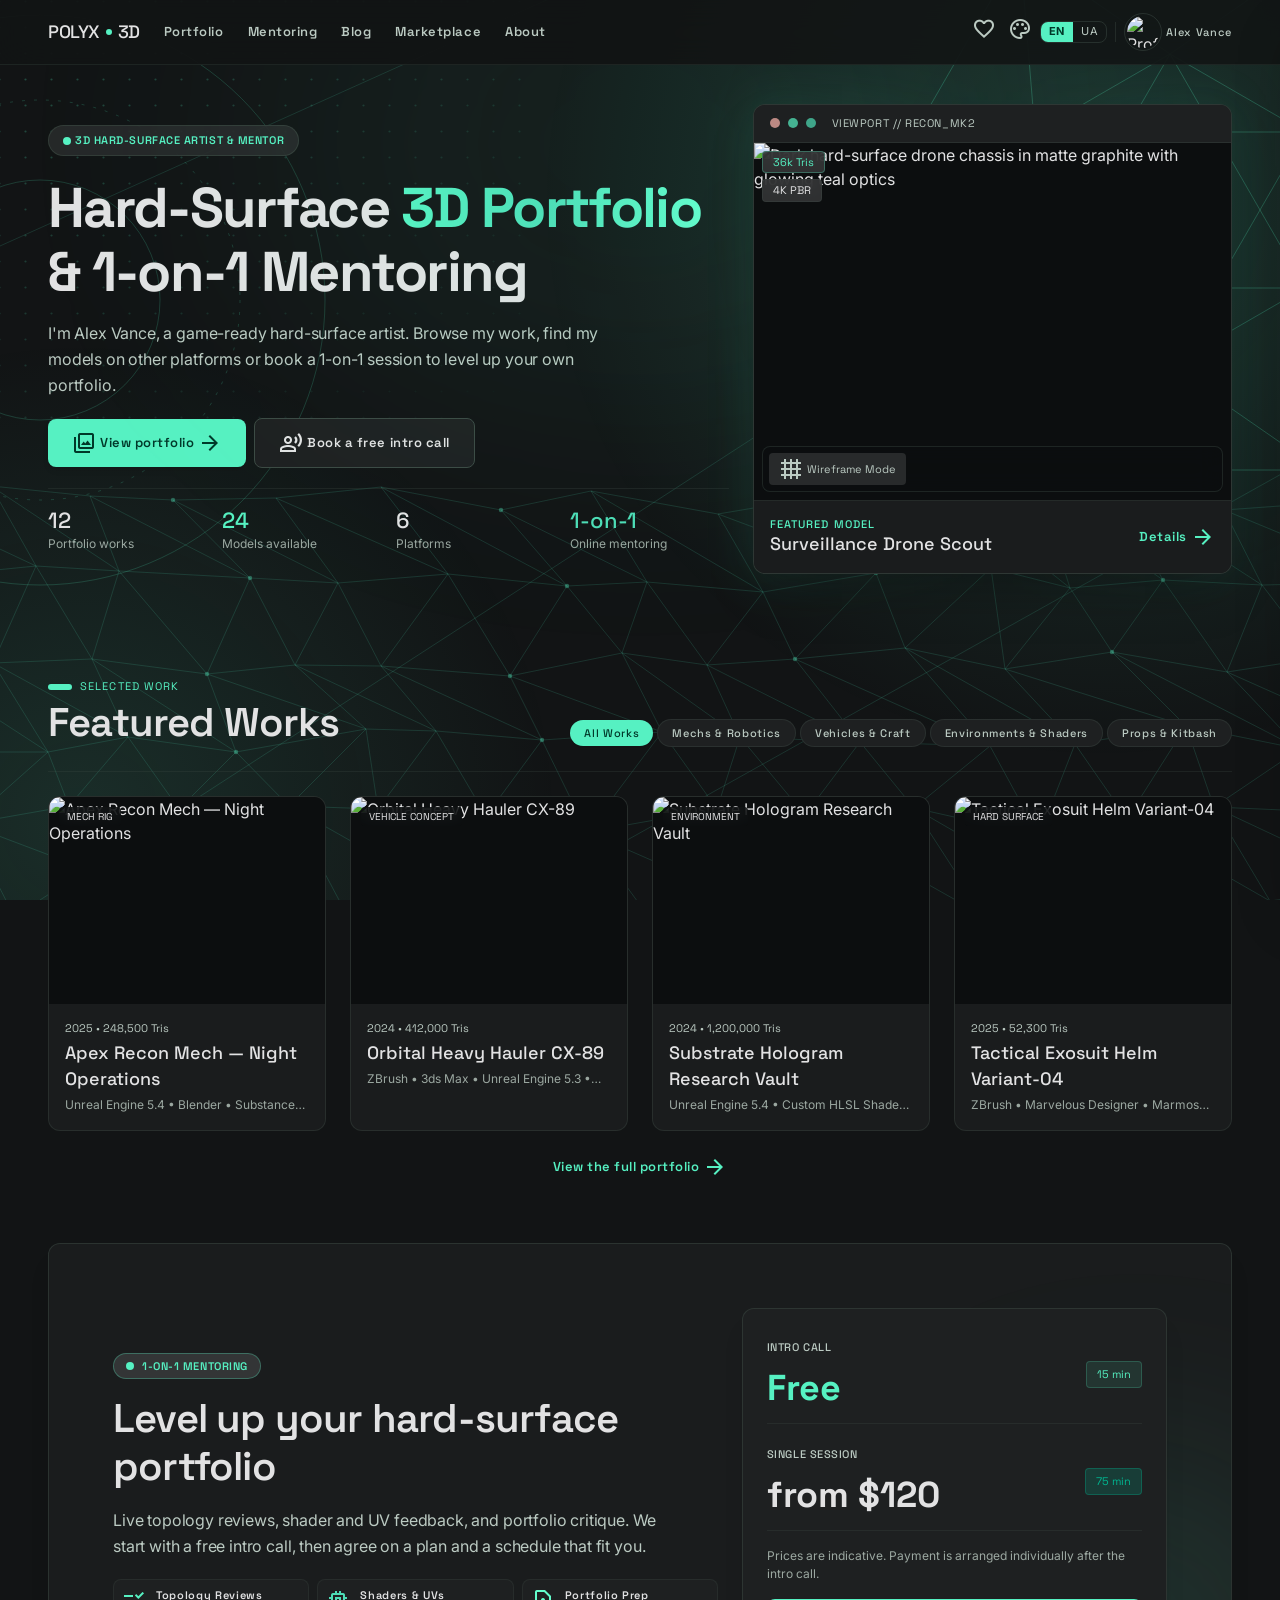
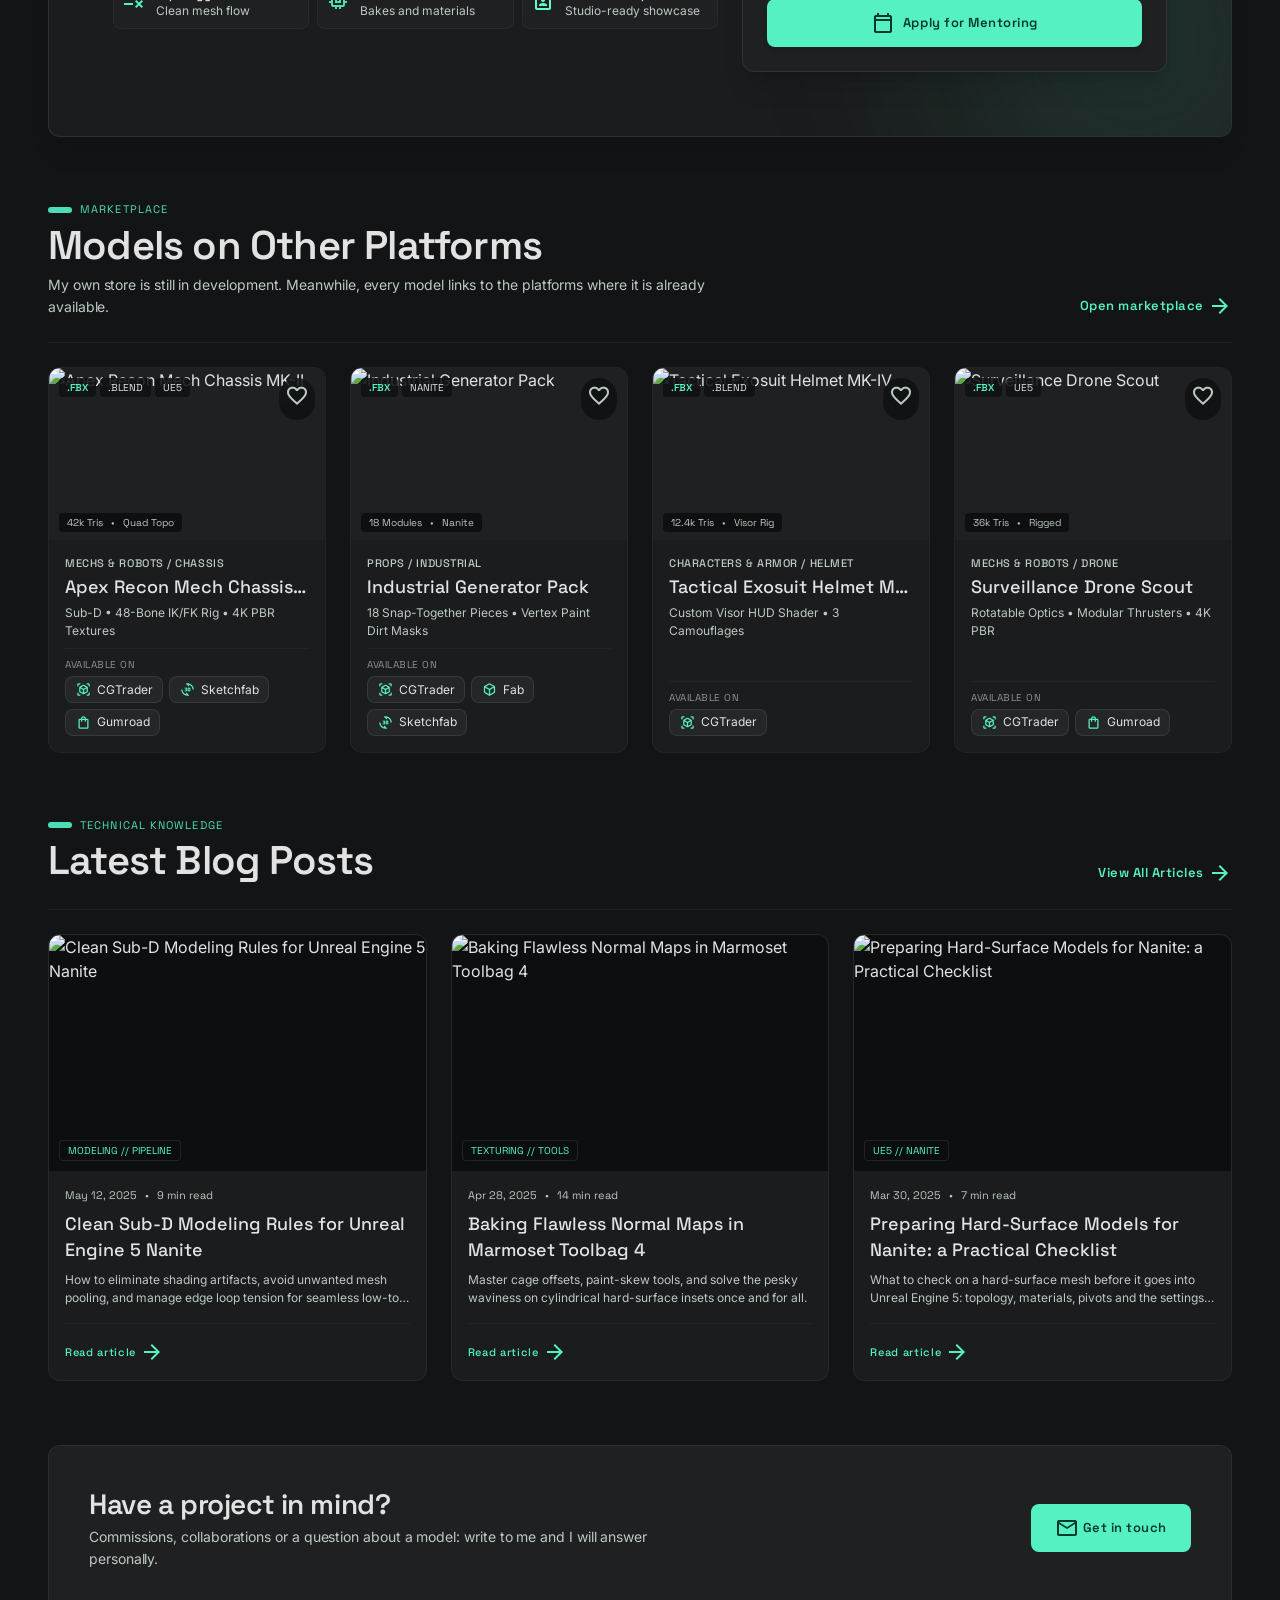
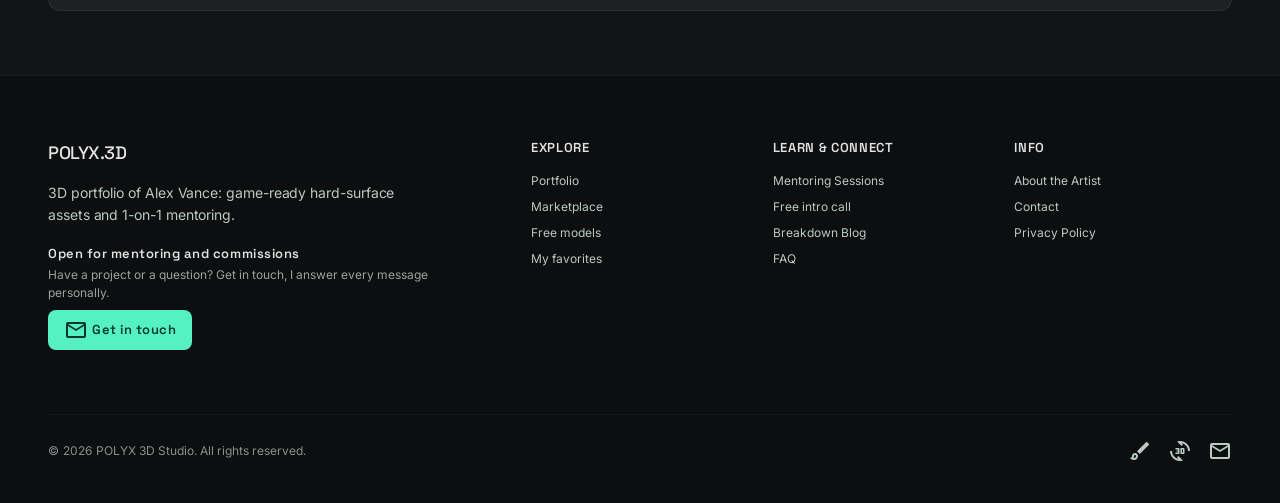
==== commit baf09149: "mentor 1st prototype" ====
--- a/index.html
+++ b/index.html
@@ -3,15 +3,19 @@
 <head>
 <meta charset="utf-8">
 <meta content="width=device-width, initial-scale=1.0" name="viewport">
-<title>POLYX.3D — Game-Ready 3D Models, Shaders & Mentorship</title>
+<title>POLYX.3D — 3D Portfolio, Game-Ready Assets & Mentoring</title>
+<meta name="description" content="Portfolio of a hard-surface 3D artist: game-ready models, cinematic renders and 1-on-1 mentoring.">
+<meta property="og:title" content="POLYX.3D — 3D Portfolio & Mentoring">
+<meta property="og:type" content="website">
 <link rel="preconnect" href="https://fonts.googleapis.com">
 <link rel="preconnect" href="https://fonts.gstatic.com" crossorigin>
 <link href="https://fonts.googleapis.com/css2?family=Inter:wght@400;500;600&family=Space+Grotesk:wght@500;600;700&display=swap" rel="stylesheet">
 <link href="https://fonts.googleapis.com/css2?family=Material+Symbols+Outlined:opsz,wght,FILL,GRAD@20..48,100..700,0..1,-50..200" rel="stylesheet">
 <script>try{var a=localStorage.getItem("polyx:accent");if(a)document.documentElement.setAttribute("data-accent",a)}catch(e){}</script>
 <link rel="stylesheet" href="css/site.css">
+<link rel="stylesheet" href="css/extra.css">
 </head>
-<body class="bg-surface font-body-md text-on-surface antialiased selection:bg-primary-container selection:text-on-primary-container min-h-screen flex flex-col justify-between" data-page="index" data-active="">
+<body class="bg-surface font-body-md text-on-surface antialiased selection:bg-primary-container selection:text-on-primary-container min-h-screen flex flex-col justify-between" data-page="index" data-active="home">
 <div id="site-header"></div>
 <main class="w-full pt-16 min-h-[calc(100vh-16rem)]"><div class="flex flex-col w-full">
 <div class="relative w-full overflow-hidden pb-space-2xl">
@@ -21,45 +25,41 @@
 <div class="lg:col-span-7 flex flex-col items-start gap-space-md">
 <div class="inline-flex items-center gap-space-xs bg-surface-container-high/90 border border-outline-variant/60 rounded-full px-3.5 py-1.5 shadow-sm">
 <span class="inline-block w-2 h-2 rounded-full bg-primary animate-pulse"></span>
-<span class="font-code-tech text-[11px] text-primary tracking-wider uppercase font-semibold">SOLO 3D TECHNICAL ARTIST &amp; MENTOR</span>
+<span class="font-code-tech text-[11px] text-primary tracking-wider uppercase font-semibold">3D Hard-Surface Artist &amp; Mentor</span>
 </div>
 <h1 class="font-display-lg text-display-lg-mobile md:text-display-lg text-on-surface tracking-tight mt-space-xs">
-          Handcrafted Game-Ready <br class="hidden sm:inline"/>
-<span class="text-transparent bg-clip-text bg-gradient-to-r from-primary via-secondary to-primary-fixed">3D Models, Shaders</span> <br class="hidden sm:inline"/>
-          &amp; Pipeline Mentorship
+          Hard-Surface <span class="text-transparent bg-clip-text bg-gradient-to-r from-primary via-secondary to-primary-fixed">3D Portfolio</span> &amp; 1-on-1 Mentoring
         </h1>
 <p class="font-body-lg text-body-lg text-on-surface-variant max-w-xl">
-          Obsessively crafted 3D assets with zero mesh distortion, clean quad topology, and production PBR shaders by solo artist Alex Vance. Tested inside Unreal Engine 5 &amp; Blender.
+          I'm Alex Vance, a game-ready hard-surface artist. Browse my work, find my models on other platforms or book a 1-on-1 session to level up your own portfolio.
         </p>
 <div class="flex flex-wrap items-center gap-space-sm pt-space-xs w-full sm:w-auto">
-<a class="w-full sm:w-auto inline-flex items-center justify-center gap-space-xs bg-primary hover:bg-secondary text-on-primary font-label-md text-label-md px-space-lg py-3 rounded-lg shadow-md transition-all hover:shadow-primary/20" href="marketplace.html">
-<span class="material-symbols-outlined text-[18px]">storefront</span>
-            Go to marketplace
+<a class="w-full sm:w-auto inline-flex items-center justify-center gap-space-xs bg-primary hover:bg-secondary text-on-primary font-label-md text-label-md px-space-lg py-3 rounded-lg shadow-md transition-all hover:shadow-primary/20" href="portfolio.html">
+<span class="material-symbols-outlined text-[18px]">photo_library</span>
+            View portfolio
             <span class="material-symbols-outlined text-[18px]">arrow_forward</span>
 </a>
 <a class="w-full sm:w-auto inline-flex items-center justify-center gap-space-xs bg-surface-container border border-outline-variant hover:border-primary text-on-surface hover:text-primary font-label-md text-label-md px-space-lg py-3 rounded-lg transition-all" href="mentoring.html#application-section">
 <span class="material-symbols-outlined text-[18px]">record_voice_over</span>
-            Book 1-on-1 Session
+            Book a free intro call
           </a>
 </div>
 <div class="grid grid-cols-2 sm:grid-cols-4 gap-space-md w-full pt-space-md mt-space-xs border-t border-outline-variant/30">
 <div>
-<div class="font-headline-md text-headline-md text-on-surface">48+</div>
-<div class="font-body-sm text-body-sm text-on-surface-variant/80">Curated Models</div>
-</div>
-<div>
-<div class="font-headline-md text-headline-md text-primary">14.2k</div>
-<div class="font-body-sm text-body-sm text-on-surface-variant/80">Downloads</div>
-</div>
-<div>
-<div class="font-headline-md text-headline-md text-on-surface flex items-center gap-1">
-              4.9<span class="material-symbols-outlined text-primary text-[18px]" style="font-variation-settings: 'FILL' 1;">star</span>
-</div>
-<div class="font-body-sm text-body-sm text-on-surface-variant/80">Artist Rating</div>
-</div>
-<div>
-<div class="font-headline-md text-headline-md text-secondary">100%</div>
-<div class="font-body-sm text-body-sm text-on-surface-variant/80">Quad Topo</div>
+<div class="font-headline-md text-headline-md text-on-surface" id="stat-works">12</div>
+<div class="font-body-sm text-body-sm text-on-surface-variant/80">Portfolio works</div>
+</div>
+<div>
+<div class="font-headline-md text-headline-md text-primary" id="stat-models">22</div>
+<div class="font-body-sm text-body-sm text-on-surface-variant/80">Models available</div>
+</div>
+<div>
+<div class="font-headline-md text-headline-md text-on-surface" id="stat-platforms">6</div>
+<div class="font-body-sm text-body-sm text-on-surface-variant/80">Platforms</div>
+</div>
+<div>
+<div class="font-headline-md text-headline-md text-secondary">1-on-1</div>
+<div class="font-body-sm text-body-sm text-on-surface-variant/80">Online mentoring</div>
 </div>
 </div>
 </div>
@@ -73,210 +73,51 @@
 <span class="w-2.5 h-2.5 rounded-full bg-secondary/70 inline-block"></span>
 <span class="font-code-tech text-[11px] text-on-surface-variant ml-2 tracking-wider">VIEWPORT // RECON_MK2</span>
 </div>
-<div class="flex items-center gap-1.5 bg-surface-container-high px-2 py-0.5 rounded text-primary font-code-tech text-[11px]">
-<span class="w-1.5 h-1.5 rounded-full bg-primary animate-pulse"></span>
-              LIVE RENDER
-            </div>
 </div>
 <div class="relative aspect-[4/3] w-full bg-surface-container-lowest overflow-hidden group">
-<img alt="Dark high-precision cyberpunk drone mech chassis in matte graphite and carbon fiber with glowing teal ocular optics" class="w-full h-full object-cover transition-transform duration-500 group-hover:scale-105" src="https://lh3.googleusercontent.com/aida-public/[base64]"/>
+<img alt="Dark hard-surface drone chassis in matte graphite with glowing teal optics" class="w-full h-full object-cover transition-transform duration-500 group-hover:scale-105" src="https://lh3.googleusercontent.com/aida-public/[base64]"/>
 <div class="absolute inset-0 pointer-events-none opacity-0 transition-opacity duration-300 bg-[linear-gradient(to_right,rgb(var(--g-56f1c2)/0.0941)_1px,transparent_1px),linear-gradient(to_bottom,rgb(var(--g-56f1c2)/0.0941)_1px,transparent_1px)] bg-[size:16px_16px] mix-blend-screen" id="hero-wireframe-overlay"></div>
 <div class="absolute top-space-sm left-space-sm flex flex-col gap-1.5 items-start">
-<span class="bg-surface-container-highest/90 backdrop-blur text-primary font-code-tech text-[11px] px-2.5 py-0.5 rounded border border-primary/30">
-                42.5k Tris // 0 N-Gons
-              </span>
-<span class="bg-surface-container-highest/90 backdrop-blur text-on-surface font-code-tech text-[11px] px-2.5 py-0.5 rounded border border-outline-variant/40">
-                4K PBR UDIM (Substance)
-              </span>
-</div>
-<div class="absolute top-space-sm right-space-sm">
-<span class="bg-surface-container-lowest/80 backdrop-blur text-on-surface-variant font-code-tech text-[10px] px-2 py-0.5 rounded border border-outline-variant/30 flex items-center gap-1">
-<span class="material-symbols-outlined text-[12px] text-primary">motion_photos_on</span> UE5 Rigged
-              </span>
+<span class="bg-surface-container-highest/90 backdrop-blur text-primary font-code-tech text-[11px] px-2.5 py-0.5 rounded border border-primary/30">36k Tris</span>
+<span class="bg-surface-container-highest/90 backdrop-blur text-on-surface font-code-tech text-[11px] px-2.5 py-0.5 rounded border border-outline-variant/40">4K PBR</span>
 </div>
 <div class="absolute bottom-space-sm left-space-sm right-space-sm flex items-center justify-between bg-surface-container-lowest/80 backdrop-blur-md p-1.5 rounded-lg border border-outline-variant/40">
-<button class="px-2.5 py-1 rounded font-code-tech text-[11px] text-on-surface-variant hover:text-on-surface bg-surface-container-high flex items-center gap-1 transition-all" onclick="const wf = document.getElementById('hero-wireframe-overlay'); if(wf.classList.contains('opacity-0')){wf.classList.remove('opacity-0'); wf.classList.add('opacity-90'); this.classList.add('bg-primary', 'text-on-primary');}else{wf.classList.add('opacity-0'); wf.classList.remove('opacity-90'); this.classList.remove('bg-primary', 'text-on-primary');}" type="button">
+<button class="px-2.5 py-1 rounded font-code-tech text-[11px] text-on-surface-variant hover:text-on-surface bg-surface-container-high flex items-center gap-1 transition-all" id="hero-wire-btn" type="button">
 <span class="material-symbols-outlined text-[14px]">grid_4x4</span>
                 Wireframe Mode
               </button>
-<div class="flex items-center gap-1">
-<button aria-label="360 view" class="p-1 text-on-surface-variant hover:text-primary transition-colors" type="button"><span class="material-symbols-outlined text-[18px]">360</span></button>
-<button aria-label="Full inspect" class="p-1 text-on-surface-variant hover:text-primary transition-colors" type="button"><span class="material-symbols-outlined text-[18px]">fullscreen</span></button>
-</div>
 </div>
 </div>
 <div class="p-space-md flex items-center justify-between bg-surface-container-low border-t border-outline-variant/30">
 <div>
-<div class="font-label-sm text-label-sm text-primary uppercase tracking-widest">Flagship Model // 2025</div>
-<h3 class="font-headline-sm text-headline-sm text-on-surface">Apex Recon Drone MK-II</h3>
-</div>
-<div class="text-right">
-<span class="font-headline-sm text-headline-sm text-primary font-bold">$49</span>
-<span class="font-body-sm text-body-sm text-on-surface-variant block">Royalty-Free</span>
-</div>
-</div>
-</div>
-</div>
-</div>
-</section>
-<section class="max-w-7xl mx-auto px-margin-mobile md:px-margin-tablet lg:px-margin pt-space-xl pb-space-lg" id="latest-updates">
-<div class="flex flex-col md:flex-row md:items-end justify-between gap-space-sm pb-space-md border-b border-outline-variant/30">
+<div class="font-label-sm text-label-sm text-primary uppercase tracking-widest">Featured model</div>
+<h3 class="font-headline-sm text-headline-sm text-on-surface">Surveillance Drone Scout</h3>
+</div>
+<a class="font-label-md text-label-md text-primary hover:text-secondary flex items-center gap-1 transition-colors" href="product.html?id=surveillance-drone-scout">
+            Details <span class="material-symbols-outlined text-[16px]">arrow_forward</span>
+</a>
+</div>
+</div>
+</div>
+</div>
+</section>
+<section class="max-w-7xl mx-auto px-margin-mobile md:px-margin-tablet lg:px-margin pt-space-xl" id="featured-works">
+<div class="flex flex-col md:flex-row md:items-end justify-between gap-space-md pb-space-lg border-b border-outline-variant/30">
 <div>
 <div class="flex items-center gap-2 mb-1">
 <span class="h-1.5 w-6 bg-primary rounded-full"></span>
-<span class="font-code-tech text-[11px] text-primary uppercase tracking-widest">Activity Stream</span>
-</div>
-<h2 class="font-headline-xl text-headline-xl text-on-surface">Latest Updates</h2>
-</div>
-<div class="font-body-sm text-body-sm text-on-surface-variant">
-        Real-time feed across models, technical breakdowns &amp; mentoring
-      </div>
-</div>
-<div class="grid grid-cols-1 md:grid-cols-2 lg:grid-cols-4 gap-gutter pt-space-lg">
-<div class="bg-surface-container-low border border-outline-variant/40 hover:border-primary rounded-xl overflow-hidden flex flex-col justify-between transition-all duration-300 hover:-translate-y-1 group">
-<div>
-<div class="relative aspect-[16/10] w-full bg-surface-container-lowest overflow-hidden">
-<img alt="Bipedal mechanical chassis 3d model turntable view" class="w-full h-full object-cover transition-transform duration-300 group-hover:scale-105" src="https://lh3.googleusercontent.com/aida-public/[base64]"/>
-<span class="absolute top-2.5 left-2.5 bg-primary text-on-primary font-code-tech text-[10px] font-bold px-2 py-0.5 rounded shadow-sm">
-              NEW MODEL
-            </span>
-</div>
-<div class="p-space-md">
-<div class="font-code-tech text-[11px] text-on-surface-variant mb-1">42k Tris • UE5 Rigged</div>
-<h3 class="font-headline-sm text-headline-sm text-on-surface group-hover:text-primary transition-colors">Apex Recon Mech MK-II</h3>
-<p class="font-body-sm text-body-sm text-on-surface-variant/80 mt-1 line-clamp-2">Fully articulated biped chassis with procedural hydraulics and 4 LODs.</p>
-</div>
-</div>
-<div class="p-space-md pt-0 flex items-center justify-between border-t border-outline-variant/30 mt-space-xs">
-<span class="font-headline-sm text-headline-sm text-primary font-bold pt-2">$49</span>
-<a class="font-label-sm text-label-sm text-on-surface group-hover:text-primary flex items-center gap-1 pt-2 transition-colors" href="product.html?id=apex-recon-mech-mk2">
-            Inspect <span class="material-symbols-outlined text-[14px]">arrow_forward</span>
-</a>
-</div>
-</div>
-<div class="bg-surface-container-low border border-outline-variant/40 hover:border-primary rounded-xl overflow-hidden flex flex-col justify-between transition-all duration-300 hover:-translate-y-1 group">
-<div>
-<div class="relative aspect-[16/10] w-full bg-surface-container-lowest overflow-hidden">
-<img alt="Sub-D modeling wireframe topology analysis" class="w-full h-full object-cover transition-transform duration-300 group-hover:scale-105" src="https://lh3.googleusercontent.com/aida-public/[base64]"/>
-<span class="absolute top-2.5 left-2.5 bg-surface-container-highest text-primary border border-primary/30 font-code-tech text-[10px] font-bold px-2 py-0.5 rounded shadow-sm">
-              BLOG POST
-            </span>
-</div>
-<div class="p-space-md">
-<div class="font-code-tech text-[11px] text-on-surface-variant mb-1">May 12, 2025 • 9 min read</div>
-<h3 class="font-headline-sm text-headline-sm text-on-surface group-hover:text-primary transition-colors">Clean Sub-D Modeling Rules for UE5 Nanite</h3>
-<p class="font-body-sm text-body-sm text-on-surface-variant/80 mt-1 line-clamp-2">Eliminate shading pinches and manage loop tension for zero-bake errors.</p>
-</div>
-</div>
-<div class="p-space-md pt-0 flex items-center justify-between border-t border-outline-variant/30 mt-space-xs">
-<span class="font-code-tech text-[11px] text-secondary font-medium pt-2">Free Article</span>
-<a class="font-label-sm text-label-sm text-primary flex items-center gap-1 pt-2 transition-colors" href="blog.html">
-            Read <span class="material-symbols-outlined text-[14px]">arrow_forward</span>
-</a>
-</div>
-</div>
-<div class="bg-surface-container-low border border-outline-variant/40 hover:border-primary rounded-xl overflow-hidden flex flex-col justify-between transition-all duration-300 hover:-translate-y-1 group relative">
-<div>
-<div class="relative aspect-[16/10] w-full bg-surface-container-lowest overflow-hidden flex items-center justify-center bg-gradient-to-br from-surface-container to-surface-container-high p-4">
-<div class="text-center space-y-1">
-<div class="inline-flex items-center gap-1.5 bg-secondary-container/20 text-secondary-container px-2.5 py-1 rounded-full border border-secondary-container/30">
-<span class="w-1.5 h-1.5 rounded-full bg-secondary animate-ping"></span>
-<span class="font-code-tech text-[10px] font-semibold uppercase">Limited Slots</span>
-</div>
-<div class="font-headline-sm text-headline-sm text-on-surface font-bold pt-1">May Cohort</div>
-</div>
-<span class="absolute top-2.5 left-2.5 bg-secondary-container text-on-secondary-container font-code-tech text-[10px] font-bold px-2 py-0.5 rounded shadow-sm">
-              MENTORING
-            </span>
-</div>
-<div class="p-space-md">
-<div class="font-code-tech text-[11px] text-primary mb-1">2 Slots Remaining</div>
-<h3 class="font-headline-sm text-headline-sm text-on-surface group-hover:text-primary transition-colors">1-on-1 Spring Pipeline Mentoring</h3>
-<p class="font-body-sm text-body-sm text-on-surface-variant/80 mt-1 line-clamp-2">Direct weekly critiques, Marmoset bake reviews, and portfolio prep.</p>
-</div>
-</div>
-<div class="p-space-md pt-0 flex items-center justify-between border-t border-outline-variant/30 mt-space-xs">
-<span class="font-headline-sm text-headline-sm text-on-surface font-bold pt-2">$420 <span class="text-[11px] font-normal text-on-surface-variant">/ mo</span></span>
-<a class="font-label-sm text-label-sm text-primary flex items-center gap-1 pt-2 transition-colors" href="mentoring.html#application-section">
-            Claim Slot <span class="material-symbols-outlined text-[14px]">arrow_forward</span>
-</a>
-</div>
-</div>
-<div class="bg-surface-container-low border border-outline-variant/40 hover:border-primary rounded-xl overflow-hidden flex flex-col justify-between transition-all duration-300 hover:-translate-y-1 group">
-<div>
-<div class="relative aspect-[16/10] w-full bg-surface-container-lowest overflow-hidden">
-<img alt="Holographic HUD shader interface in cyan and mint" class="w-full h-full object-cover transition-transform duration-300 group-hover:scale-105" src="https://lh3.googleusercontent.com/aida-public/[base64]"/>
-<span class="absolute top-2.5 left-2.5 bg-surface-container-highest text-secondary border border-secondary/30 font-code-tech text-[10px] font-bold px-2 py-0.5 rounded shadow-sm">
-              SHADER PACK
-            </span>
-</div>
-<div class="p-space-md">
-<div class="font-code-tech text-[11px] text-on-surface-variant mb-1">HLSL • UE5 + Unity</div>
-<h3 class="font-headline-sm text-headline-sm text-on-surface group-hover:text-primary transition-colors">Holographic HUD Shader Vol. 2</h3>
-<p class="font-body-sm text-body-sm text-on-surface-variant/80 mt-1 line-clamp-2">Real-time glitch, depth parallax and responsive biometric telemetry.</p>
-</div>
-</div>
-<div class="p-space-md pt-0 flex items-center justify-between border-t border-outline-variant/30 mt-space-xs">
-<span class="font-headline-sm text-headline-sm text-primary font-bold pt-2">$19</span>
-<a class="font-label-sm text-label-sm text-on-surface group-hover:text-primary flex items-center gap-1 pt-2 transition-colors" href="product.html?id=holo-hud-shader-vol2">
-            Inspect <span class="material-symbols-outlined text-[14px]">arrow_forward</span>
-</a>
-</div>
-</div>
-</div>
-</section>
-<section class="max-w-7xl mx-auto px-margin-mobile md:px-margin-tablet lg:px-margin pt-space-2xl" id="featured-models">
-<div class="flex flex-col md:flex-row md:items-end justify-between gap-space-md pb-space-lg border-b border-outline-variant/30">
-<div>
-<div class="flex items-center gap-2 mb-1">
-<span class="h-1.5 w-6 bg-primary rounded-full"></span>
-<span class="font-code-tech text-[11px] text-primary uppercase tracking-widest">Marketplace Selection</span>
-</div>
-<h2 class="font-headline-xl text-headline-xl text-on-surface">Featured Models</h2>
-</div>
-<div class="flex flex-wrap items-center gap-space-xs">
-<button class="bg-primary text-on-primary font-label-sm text-label-sm px-3.5 py-1.5 rounded-full font-medium transition-all shadow-sm" data-filter="all">All Models (48)</button>
-<button class="bg-surface-container hover:bg-surface-container-high border border-outline-variant/40 text-on-surface-variant hover:text-on-surface font-label-sm text-label-sm px-3.5 py-1.5 rounded-full transition-all" data-filter="mechs">Mechs</button>
-<button class="bg-surface-container hover:bg-surface-container-high border border-outline-variant/40 text-on-surface-variant hover:text-on-surface font-label-sm text-label-sm px-3.5 py-1.5 rounded-full transition-all" data-filter="environments">Environments</button>
-<button class="bg-surface-container hover:bg-surface-container-high border border-outline-variant/40 text-on-surface-variant hover:text-on-surface font-label-sm text-label-sm px-3.5 py-1.5 rounded-full transition-all" data-filter="props">Props</button>
-</div>
-</div>
-<div class="grid grid-cols-1 md:grid-cols-2 lg:grid-cols-4 gap-gutter pt-space-lg" id="featured-grid"></div><template id="tpl-featured"><div class="group relative bg-surface-container-low border border-outline-variant/40 hover:border-primary rounded-xl overflow-hidden flex flex-col transition-all duration-300 hover:-translate-y-1 hover:shadow-[0_8px_24px_-4px_rgb(var(--g-56f1c2)/0.15)]">
-<div class="relative aspect-[4/3] w-full bg-surface-container-lowest overflow-hidden">
-<img alt="Apex Recon Mech Chassis" class="w-full h-full object-cover transition-transform duration-300 group-hover:scale-105" data-b-alt="title" data-b-src="img" src="https://lh3.googleusercontent.com/aida-public/[base64]"/>
-<div class="absolute top-2.5 left-2.5 flex items-center gap-1" data-chips="1">
-<span class="bg-surface-container-lowest/90 backdrop-blur px-2 py-0.5 rounded text-[10px] font-code-tech text-primary border border-outline-variant/40">.FBX</span>
-<span class="bg-surface-container-lowest/90 backdrop-blur px-2 py-0.5 rounded text-[10px] font-code-tech text-on-surface border border-outline-variant/40">.BLEND</span>
-<span class="bg-surface-container-lowest/90 backdrop-blur px-2 py-0.5 rounded text-[10px] font-code-tech text-secondary border border-outline-variant/40">UE5</span>
-</div>
-</div>
-<div class="p-space-md flex-1 flex flex-col justify-between">
-<div>
-<div class="flex items-center justify-between text-on-surface-variant font-code-tech text-[11px] mb-1">
-<span class="" data-b="meta">42k Tris • Quad Topo</span>
-<span class="text-primary flex items-center gap-0.5" data-b="ratingText">
-<span class="material-symbols-outlined text-[13px]" style="font-variation-settings: 'FILL' 1;">star</span> 4.9 (38)
-              </span>
-</div>
-<h3 class="font-headline-sm text-headline-sm text-on-surface group-hover:text-primary transition-colors" data-b="title">Apex Recon Mech Chassis</h3>
-<p class="font-body-sm text-body-sm text-on-surface-variant/80 mt-1 line-clamp-2" data-b="blurb">Rigged for UE5 Control Rig and Blender IK constraints with 4 LOD layers.</p>
-</div>
-<div class="flex items-center justify-between pt-space-md mt-space-sm border-t border-outline-variant/30">
-<div>
-<span class="font-headline-sm text-headline-sm text-primary font-bold" data-b="price">$49</span>
-<span class="font-code-tech text-[10px] text-on-surface-variant block">Royalty-Free</span>
-</div>
-<div class="flex items-center gap-1.5">
-<button class="px-2.5 py-1.5 rounded-lg bg-surface-container hover:bg-surface-container-high text-on-surface text-label-sm font-label-sm border border-outline-variant/40 transition-colors" data-action="details" type="button">
-                Details
-              </button>
-<button aria-label="Add to cart" class="p-1.5 rounded-lg bg-primary hover:bg-secondary text-on-primary transition-colors shadow-sm" data-action="add" type="button">
-<span class="material-symbols-outlined text-[18px]">add_shopping_cart</span>
-</button>
-</div>
-</div>
-</div>
-</div></template>
+<span class="font-code-tech text-[11px] text-primary uppercase tracking-widest">Selected Work</span>
+</div>
+<h2 class="font-headline-xl text-headline-xl text-on-surface">Featured Works</h2>
+</div>
+<div class="flex flex-wrap items-center gap-space-xs" id="work-filters"></div>
+</div>
+<div class="px-grid-4 pt-space-lg" id="works-grid"></div>
+<div class="pt-space-lg flex justify-center">
+<a class="font-label-md text-label-md text-primary hover:text-secondary flex items-center gap-1 transition-colors" href="portfolio.html">
+        View the full portfolio <span class="material-symbols-outlined text-[16px]">arrow_forward</span>
+</a>
+</div>
 </section>
 <section class="max-w-7xl mx-auto px-margin-mobile md:px-margin-tablet lg:px-margin pt-space-2xl" id="mentoring-promo">
 <div class="relative bg-surface-container-low border border-outline-variant/50 rounded-xl overflow-hidden p-space-lg md:p-space-2xl shadow-xl">
@@ -285,34 +126,34 @@
 <div class="lg:col-span-7 space-y-space-md">
 <div class="inline-flex items-center gap-2 bg-surface-container-highest px-3 py-1 rounded-full border border-primary/30">
 <span class="w-2 h-2 rounded-full bg-primary animate-ping"></span>
-<span class="font-code-tech text-[11px] text-primary font-semibold tracking-wider uppercase">1-ON-1 INDUSTRY MENTORSHIP</span>
+<span class="font-code-tech text-[11px] text-primary font-semibold tracking-wider uppercase">1-on-1 mentoring</span>
 </div>
 <h2 class="font-headline-xl text-headline-xl-mobile md:text-headline-xl text-on-surface">
-            Level Up Your Game-Art Pipeline With Alex Vance
+            Level up your hard-surface portfolio
           </h2>
 <p class="font-body-lg text-body-lg text-on-surface-variant max-w-xl">
-            Accelerate your transition into senior technical artist roles. Get real-time topology teardowns, custom Unreal Engine 5 shader optimization, and tailored studio portfolio critiques.
+            Live topology reviews, shader and UV feedback, and portfolio critique. We start with a free intro call, then agree on a plan and a schedule that fit you.
           </p>
 <div class="grid grid-cols-1 sm:grid-cols-3 gap-space-sm pt-space-xs">
 <div class="bg-surface-container p-space-sm rounded-lg border border-outline-variant/30 flex items-start gap-2.5">
 <span class="material-symbols-outlined text-primary text-[20px] shrink-0">rule</span>
 <div>
-<div class="font-label-sm text-label-sm text-on-surface font-semibold">Topology Teardowns</div>
-<div class="font-body-sm text-body-sm text-on-surface-variant">Zero distortion mesh flow</div>
+<div class="font-label-sm text-label-sm text-on-surface font-semibold">Topology Reviews</div>
+<div class="font-body-sm text-body-sm text-on-surface-variant">Clean mesh flow</div>
 </div>
 </div>
 <div class="bg-surface-container p-space-sm rounded-lg border border-outline-variant/30 flex items-start gap-2.5">
 <span class="material-symbols-outlined text-secondary text-[20px] shrink-0">memory</span>
 <div>
-<div class="font-label-sm text-label-sm text-on-surface font-semibold">Shader Graphs</div>
-<div class="font-body-sm text-body-sm text-on-surface-variant">HLSL &amp; UE5 optimization</div>
+<div class="font-label-sm text-label-sm text-on-surface font-semibold">Shaders &amp; UVs</div>
+<div class="font-body-sm text-body-sm text-on-surface-variant">Bakes and materials</div>
 </div>
 </div>
 <div class="bg-surface-container p-space-sm rounded-lg border border-outline-variant/30 flex items-start gap-2.5">
 <span class="material-symbols-outlined text-primary-fixed text-[20px] shrink-0">contact_page</span>
 <div>
 <div class="font-label-sm text-label-sm text-on-surface font-semibold">Portfolio Prep</div>
-<div class="font-body-sm text-body-sm text-on-surface-variant">AAA art-lead ready showcase</div>
+<div class="font-body-sm text-body-sm text-on-surface-variant">Studio-ready showcase</div>
 </div>
 </div>
 </div>
@@ -320,20 +161,20 @@
 <div class="lg:col-span-5 w-full flex flex-col gap-space-md bg-surface-container border border-outline-variant/50 p-space-lg rounded-xl shadow-xl">
 <div class="flex items-center justify-between pb-space-sm border-b border-outline-variant/30">
 <div>
-<span class="font-label-sm text-label-sm text-on-surface-variant uppercase tracking-wider">Direct Session</span>
-<div class="font-display-lg text-[36px] text-on-surface font-bold mt-1">$120 <span class="font-body-sm text-body-sm text-on-surface-variant font-normal">/ 90m session</span></div>
-</div>
-<span class="bg-primary/10 text-primary font-code-tech text-[11px] px-2.5 py-1 rounded border border-primary/20">Single Deep-Dive</span>
+<span class="font-label-sm text-label-sm text-on-surface-variant uppercase tracking-wider">Intro call</span>
+<div class="font-display-lg text-[36px] text-primary font-bold mt-1">Free</div>
+</div>
+<span class="bg-primary/10 text-primary font-code-tech text-[11px] px-2.5 py-1 rounded border border-primary/20">15 min</span>
 </div>
 <div class="flex items-center justify-between pb-space-sm border-b border-outline-variant/30">
 <div>
-<span class="font-label-sm text-label-sm text-on-surface-variant uppercase tracking-wider">Monthly Sprint</span>
-<div class="font-display-lg text-[36px] text-primary font-bold mt-1">$420 <span class="font-body-sm text-body-sm text-on-surface-variant font-normal">/ 4 sessions + chat review</span></div>
-</div>
-<span class="bg-secondary-container/20 text-secondary-container font-code-tech text-[11px] px-2.5 py-1 rounded border border-secondary-container/30">Most Popular</span>
+<span class="font-label-sm text-label-sm text-on-surface-variant uppercase tracking-wider">Single session</span>
+<div class="font-display-lg text-[36px] text-on-surface font-bold mt-1">from $120</div>
+</div>
+<span class="bg-secondary-container/20 text-secondary-container font-code-tech text-[11px] px-2.5 py-1 rounded border border-secondary-container/30">75 min</span>
 </div>
 <p class="font-body-sm text-body-sm text-on-surface-variant/80">
-            Includes recorded video teardowns, customized .blend source files, and direct private Discord review access between calls.
+            Prices are indicative. Payment is arranged individually after the intro call.
           </p>
 <a class="w-full bg-primary hover:bg-secondary text-on-primary font-label-md text-label-md py-3 rounded-lg font-semibold flex items-center justify-center gap-2 transition-colors shadow-md hover:shadow-primary/20" href="mentoring.html#application-section">
 <span class="material-symbols-outlined text-[18px]">calendar_today</span>
@@ -343,6 +184,22 @@
 </div>
 </div>
 </section>
+<section class="max-w-7xl mx-auto px-margin-mobile md:px-margin-tablet lg:px-margin pt-space-2xl" id="models-teaser">
+<div class="flex flex-col md:flex-row md:items-end justify-between gap-space-sm pb-space-lg border-b border-outline-variant/30">
+<div>
+<div class="flex items-center gap-2 mb-1">
+<span class="h-1.5 w-6 bg-secondary rounded-full"></span>
+<span class="font-code-tech text-[11px] text-secondary uppercase tracking-widest">Marketplace</span>
+</div>
+<h2 class="font-headline-xl text-headline-xl text-on-surface">Models on Other Platforms</h2>
+<p class="font-body-md text-body-md text-on-surface-variant mt-1 max-w-2xl">My own store is still in development. Meanwhile, every model links to the platforms where it is already available.</p>
+</div>
+<a class="font-label-md text-label-md text-primary hover:text-secondary flex items-center gap-1 transition-colors" href="marketplace.html">
+        Open marketplace <span class="material-symbols-outlined text-[16px]">arrow_forward</span>
+</a>
+</div>
+<div class="px-grid-4 pt-space-lg" id="models-grid"></div>
+</section>
 <section class="max-w-7xl mx-auto px-margin-mobile md:px-margin-tablet lg:px-margin pt-space-2xl" id="latest-blog-posts">
 <div class="flex flex-col md:flex-row md:items-end justify-between gap-space-sm pb-space-lg border-b border-outline-variant/30">
 <div>
@@ -356,36 +213,25 @@
         View All Articles <span class="material-symbols-outlined text-[16px]">arrow_forward</span>
 </a>
 </div>
-<div class="grid grid-cols-1 md:grid-cols-3 gap-gutter pt-space-lg" id="blog-grid"></div><template id="tpl-blog"><a class="bg-surface-container-low border border-outline-variant/30 hover:border-outline-variant/80 rounded-xl overflow-hidden flex flex-col group transition-all" href="blog.html">
-<div class="aspect-[16/10] w-full bg-surface-container-lowest overflow-hidden relative">
-<img alt="Technical 3D mesh wireframe topology close-up showing subdivision surface poles and bevels" class="w-full h-full object-cover transition-transform duration-300 group-hover:scale-105" data-b-alt="title" data-b-src="img" src="https://lh3.googleusercontent.com/aida-public/[base64]"/>
-<span class="absolute bottom-2.5 left-2.5 bg-surface-container-lowest/90 text-primary font-code-tech text-[10px] px-2 py-0.5 rounded border border-outline-variant/40" data-b="tag">
-            MODELING // PIPELINE
-          </span>
-</div>
-<div class="p-space-md flex-1 flex flex-col justify-between">
-<div>
-<div class="flex items-center gap-2 text-on-surface-variant font-code-tech text-[11px] mb-2">
-<span class="" data-b="date">May 12, 2025</span>
-<span class="">•</span>
-<span class="" data-b="read">9 min read</span>
-</div>
-<h3 class="font-headline-sm text-headline-sm text-on-surface group-hover:text-primary transition-colors" data-b="title">
-              Clean Sub-D Modeling Rules for Unreal Engine 5 Nanite
-            </h3>
-<p class="font-body-sm text-body-sm text-on-surface-variant mt-2 line-clamp-2" data-b="excerpt">
-              How to eliminate shading artifacts, avoid unwanted mesh pooling, and manage edge loop tension for seamless low-to-high bake accuracy.
-            </p>
-</div>
-<div class="pt-space-md mt-space-md border-t border-outline-variant/20 flex items-center text-primary font-label-sm text-label-sm gap-1 group-hover:translate-x-1 transition-transform">
-            Read article <span class="material-symbols-outlined text-[14px]">arrow_forward</span>
-</div>
-</div>
-</a></template>
+<div class="grid grid-cols-1 md:grid-cols-3 gap-gutter pt-space-lg" id="blog-grid"></div>
+</section>
+<section class="max-w-7xl mx-auto px-margin-mobile md:px-margin-tablet lg:px-margin pt-space-2xl">
+<div class="bg-surface-container border border-outline-variant/40 rounded-xl p-space-lg md:p-space-xl flex flex-col md:flex-row md:items-center justify-between gap-space-md">
+<div>
+<h2 class="font-headline-lg text-headline-lg text-on-surface">Have a project in mind?</h2>
+<p class="font-body-md text-body-md text-on-surface-variant mt-1 max-w-xl">Commissions, collaborations or a question about a model: write to me and I will answer personally.</p>
+</div>
+<a class="inline-flex items-center justify-center gap-space-xs bg-primary hover:bg-secondary text-on-primary font-label-md text-label-md px-space-lg py-3 rounded-lg transition-colors shrink-0" href="about.html#contact">
+<span class="material-symbols-outlined text-[18px]">mail</span>
+        Get in touch
+      </a>
+</div>
 </section>
 </div></div></main>
 <div id="site-footer"></div>
 <script src="js/data.js"></script>
+<script src="js/i18n-uk.js"></script>
+<script src="js/i18n.js"></script>
 <script src="js/store.js"></script>
 <script src="js/shell.js"></script>
 <script src="js/layout.js"></script>
--- a/css/extra.css
+++ b/css/extra.css
@@ -0,0 +1,38 @@
+/* Дополнительные стили (Tailwind пересобрать нельзя без node, поэтому новые классы лежат здесь). Только токены темы. */
+.px-burger { display: inline-flex; }
+@media (min-width: 1024px) { .px-burger { display: none; } }
+.px-mnav { position: fixed; top: 4rem; left: 0; right: 0; z-index: 49; display: none; padding: .75rem 1rem 1rem; background: rgb(var(--c-surface)); border-bottom: 1px solid rgb(var(--c-outline-variant) / .5); }
+.px-mnav.is-open { display: block; }
+.px-mnav a { display: flex; align-items: center; justify-content: space-between; padding: .7rem .5rem; border-radius: .5rem; color: rgb(var(--c-on-surface-variant)); }
+.px-mnav a:hover, .px-mnav a.is-active { color: rgb(var(--c-primary)); background: rgb(var(--c-on-surface) / .05); }
+.px-lang { display: inline-flex; border: 1px solid rgb(var(--c-outline-variant) / .5); border-radius: .5rem; overflow: hidden; }
+.px-lang button { padding: .2rem .5rem; font-size: 11px; line-height: 1.2; letter-spacing: .06em; color: rgb(var(--c-on-surface-variant)); }
+.px-lang button:hover { color: rgb(var(--c-primary)); }
+.px-lang button.is-on { background: rgb(var(--c-primary)); color: rgb(var(--c-on-primary)); font-weight: 700; }
+.px-wip { display: flex; align-items: flex-start; gap: .75rem; padding: .9rem 1.1rem; border-radius: .75rem; border: 1px dashed rgb(var(--c-primary) / .55); background: rgb(var(--c-primary) / .08); }
+.px-store { display: inline-flex; align-items: center; gap: .35rem; padding: .3rem .6rem; border-radius: .5rem; font-size: 12px; line-height: 1.2; border: 1px solid rgb(var(--c-outline-variant) / .6); background: rgb(var(--c-on-surface) / .05); color: rgb(var(--c-on-surface)); transition: all .15s; white-space: nowrap; }
+.px-store:hover { border-color: rgb(var(--c-primary)); color: rgb(var(--c-primary)); background: rgb(var(--c-primary) / .1); }
+.px-store .material-symbols-outlined { font-size: 15px; color: rgb(var(--c-primary)); }
+.px-store-lg { padding: .7rem 1rem; font-size: 14px; border-radius: .6rem; width: 100%; justify-content: space-between; }
+.px-prose p { margin: 0 0 1.1rem; line-height: 1.75; color: rgb(var(--c-on-surface-variant)); font-size: 1.05rem; }
+.px-chip-on { background: rgb(var(--c-primary)); color: rgb(var(--c-on-primary)); }
+.px-hidden { display: none !important; }
+.px-step { counter-increment: pxstep; }
+.px-step::before { content: counter(pxstep, decimal-leading-zero); font-family: 'Space Grotesk', sans-serif; font-weight: 700; font-size: 1.6rem; color: rgb(var(--c-primary)); }
+.px-line-3 { display: -webkit-box; -webkit-line-clamp: 3; -webkit-box-orient: vertical; overflow: hidden; }
+.px-grid-3 { display: grid; gap: 1.5rem; grid-template-columns: repeat(1, minmax(0, 1fr)); }
+@media (min-width: 768px) { .px-grid-3 { grid-template-columns: repeat(2, minmax(0, 1fr)); } }
+@media (min-width: 1024px) { .px-grid-3 { grid-template-columns: repeat(3, minmax(0, 1fr)); } }
+.px-grid-4 { display: grid; gap: 1.5rem; grid-template-columns: repeat(1, minmax(0, 1fr)); }
+@media (min-width: 640px) { .px-grid-4 { grid-template-columns: repeat(2, minmax(0, 1fr)); } }
+@media (min-width: 1024px) { .px-grid-4 { grid-template-columns: repeat(4, minmax(0, 1fr)); } }
+.px-dropdown { position: fixed; z-index: 80; min-width: 12rem; padding: .5rem; border-radius: .75rem; border: 1px solid rgb(var(--c-outline-variant) / .5); background: rgb(var(--c-surface) / .98); box-shadow: 0 20px 50px -10px rgb(0 0 0 / .6); }
+.px-ring { box-shadow: 0 0 0 2px rgb(var(--c-primary)); border-color: rgb(var(--c-primary) / .4); }
+.px-modal { max-height: 92vh; }
+.px-modal-media { min-height: 240px; max-height: 50vh; }
+@media (min-width: 1024px) { .px-modal-media { max-height: 92vh; } }
+.px-navbtn { top: 50%; transform: translateY(-50%); }
+.px-mt-auto { margin-top: auto; }
+
+header nav a { white-space: nowrap; }
+
